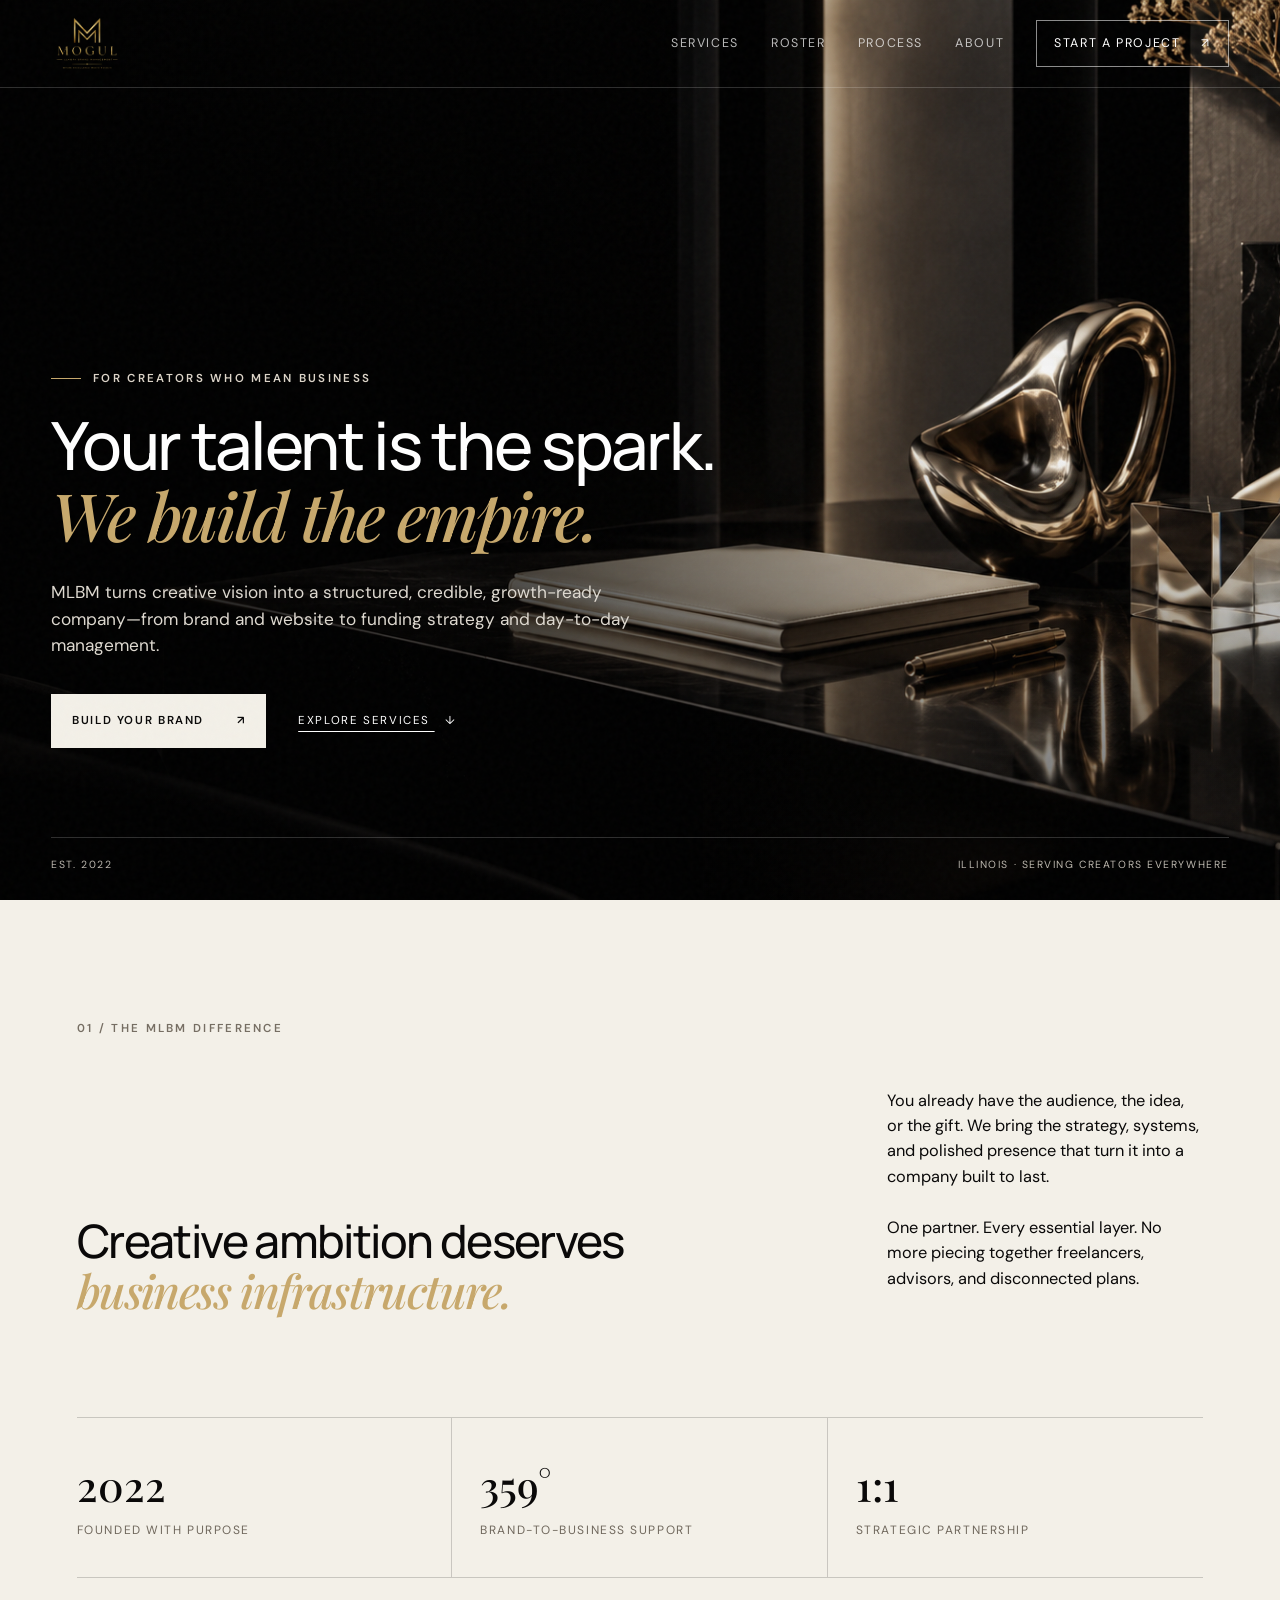
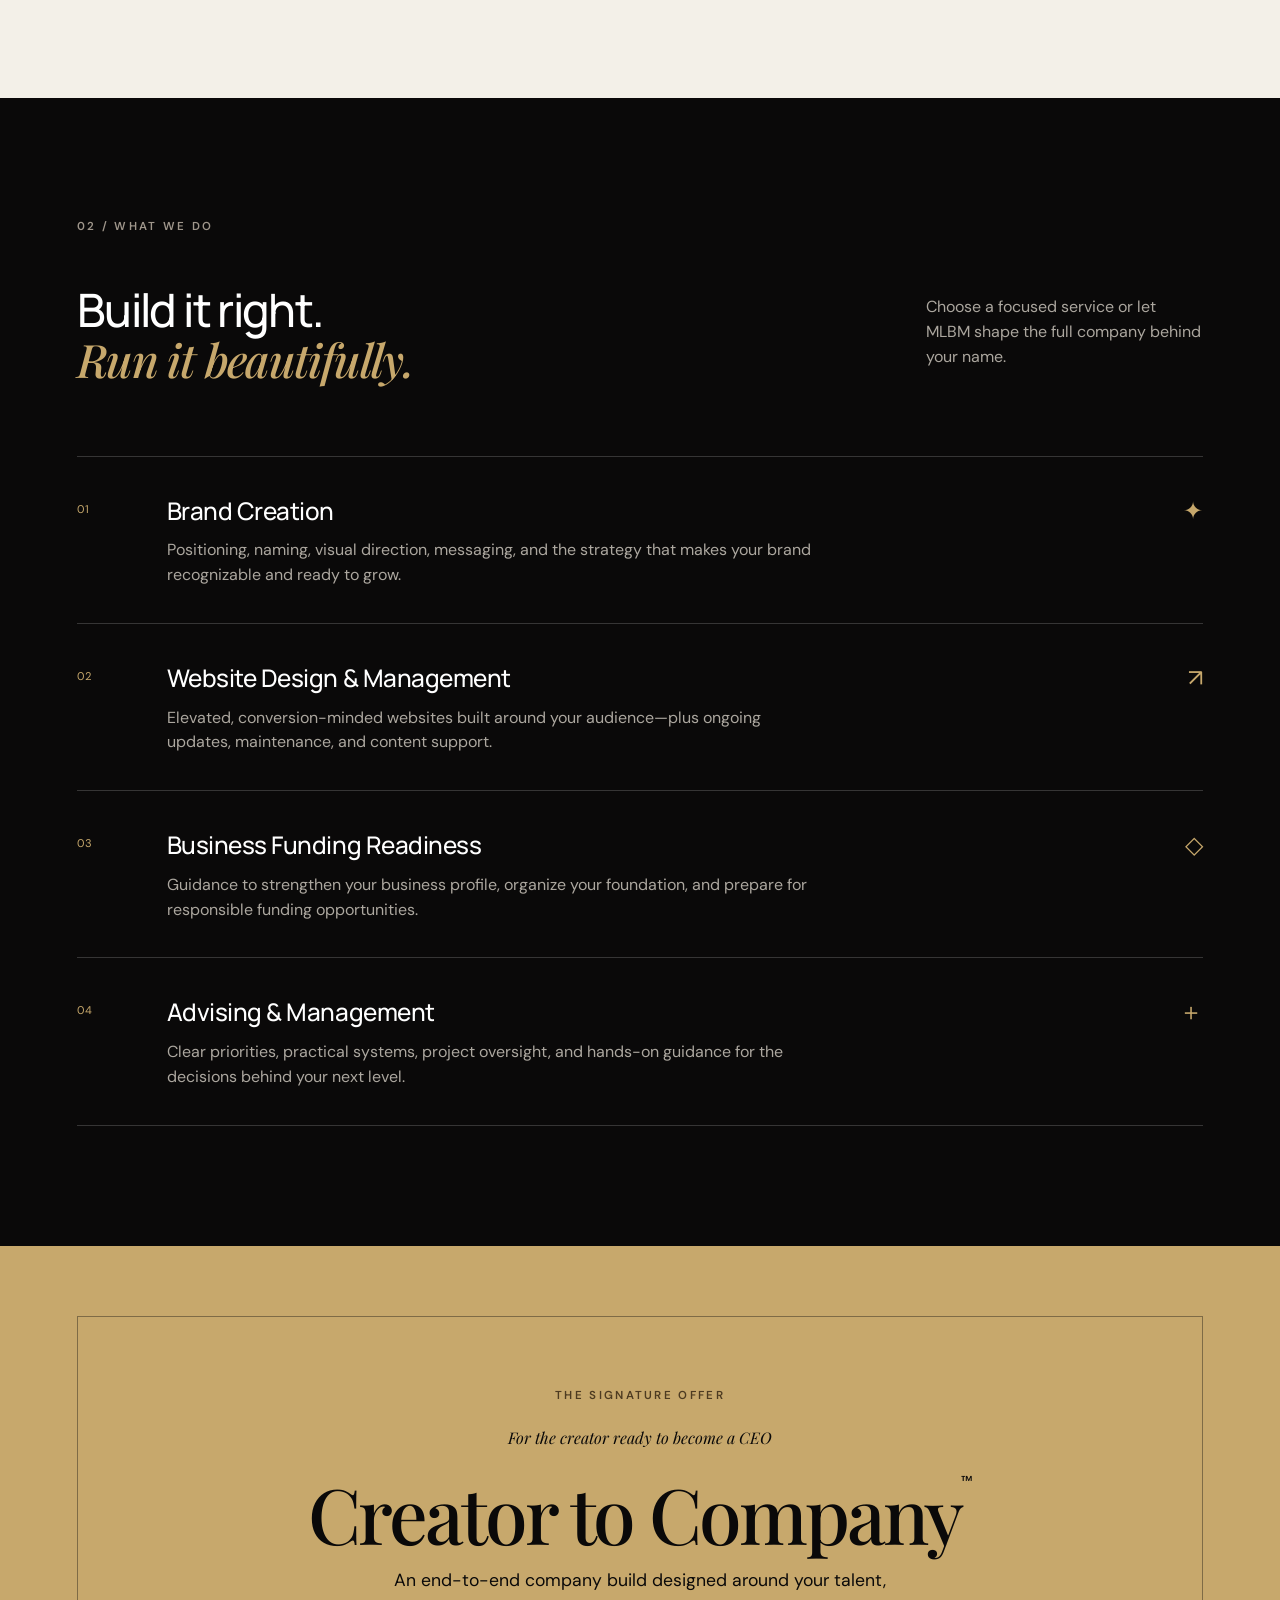
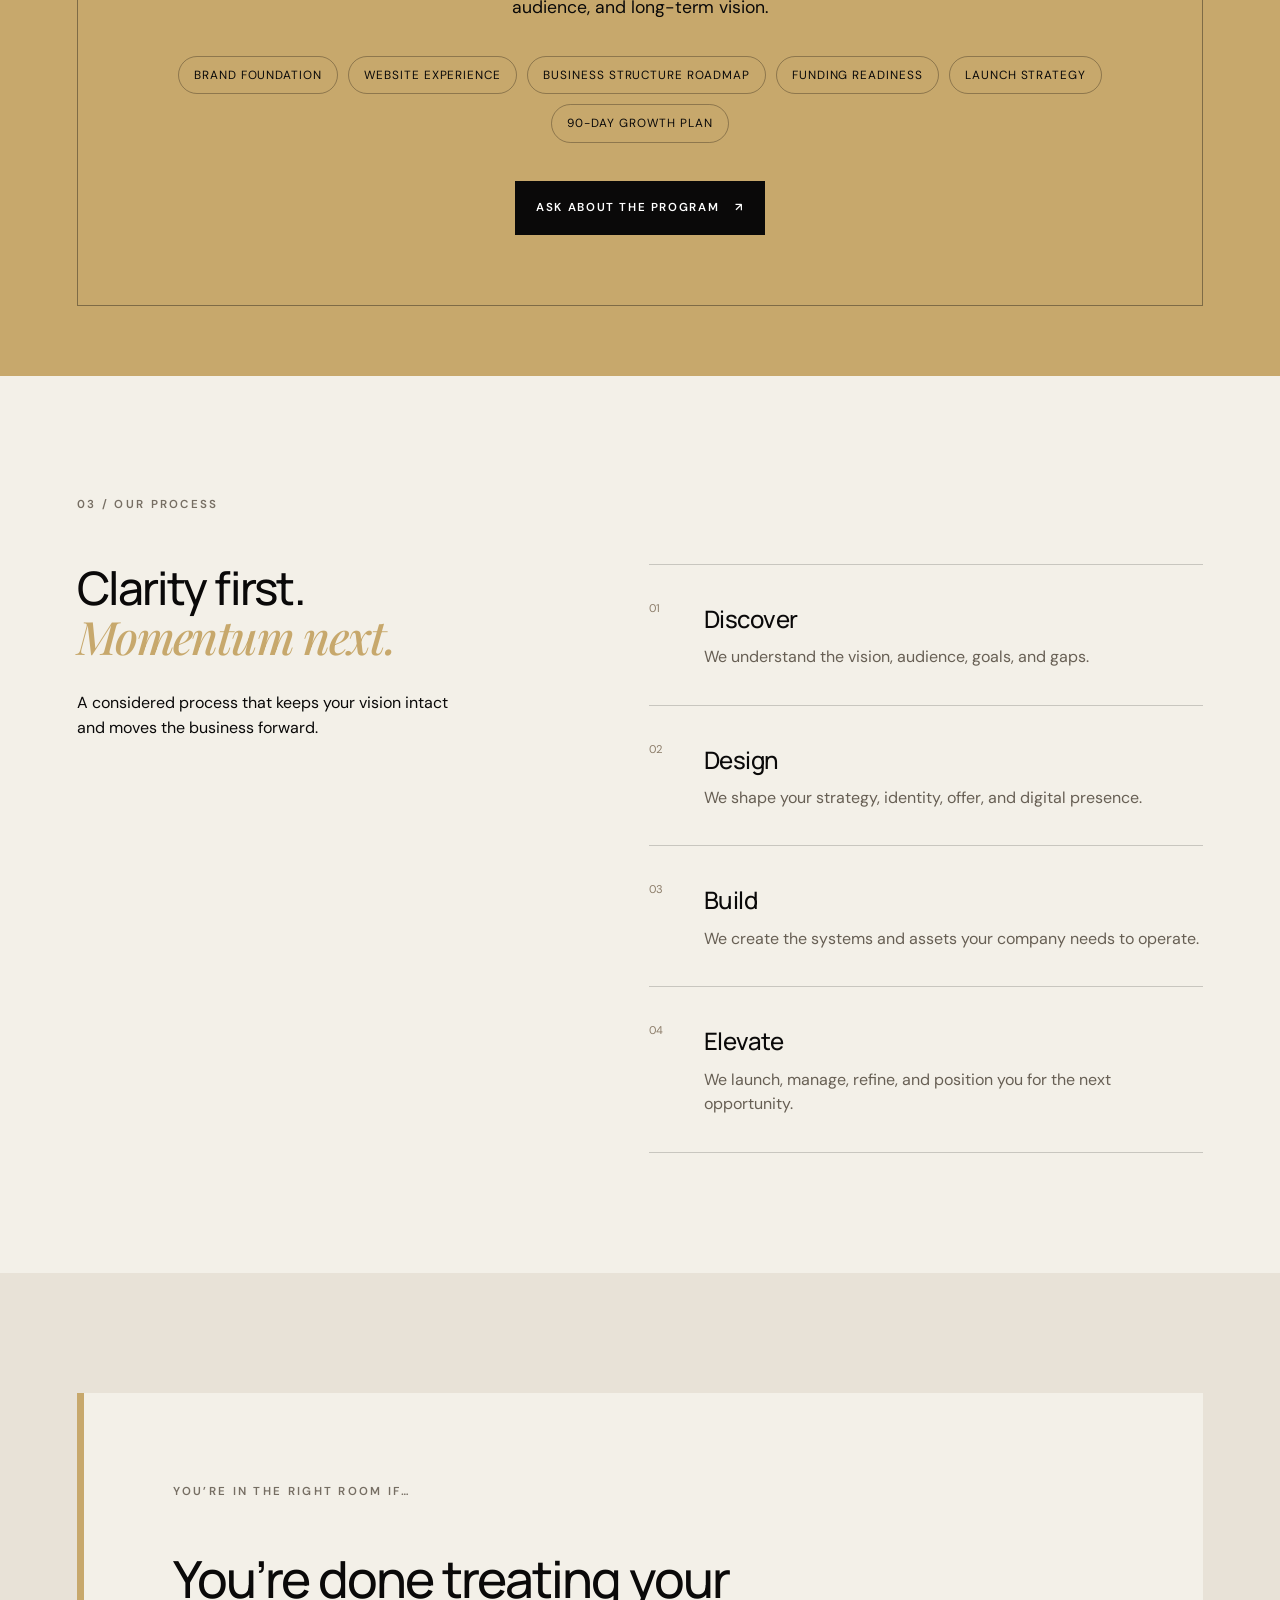
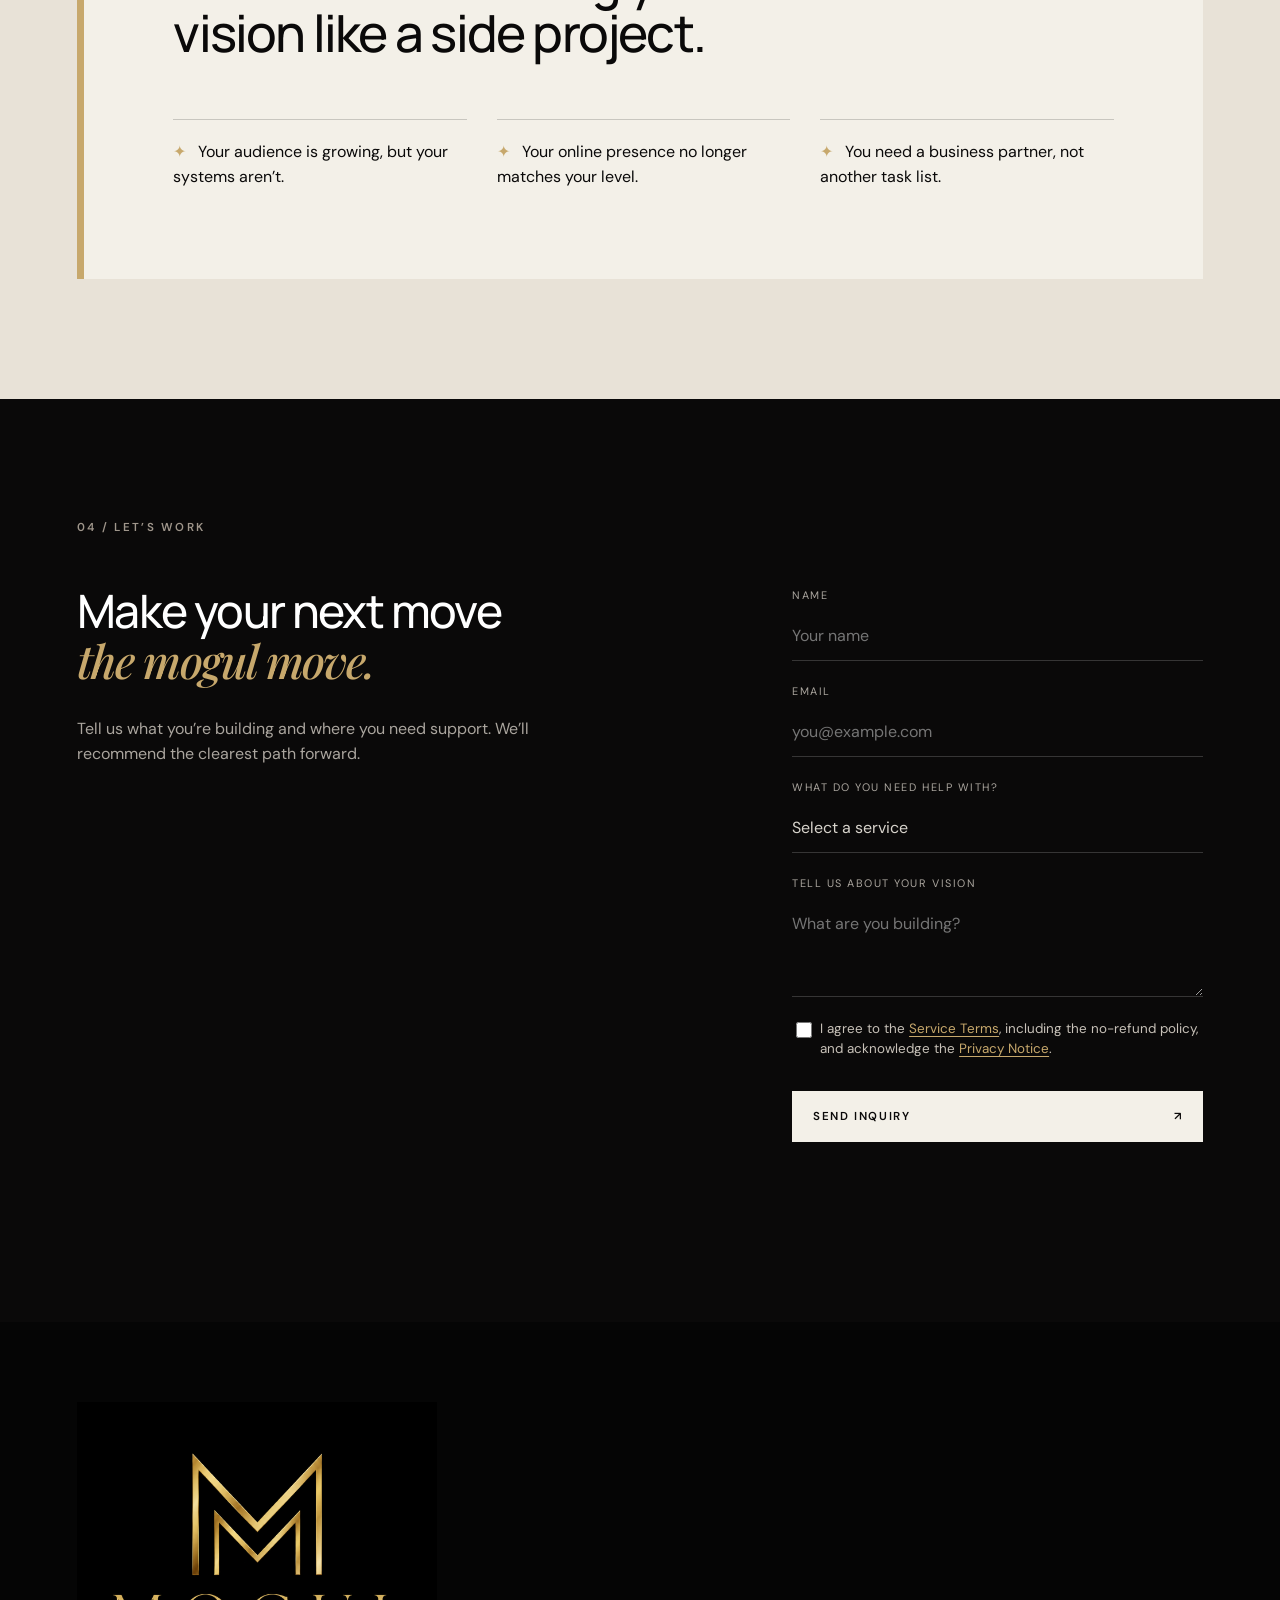
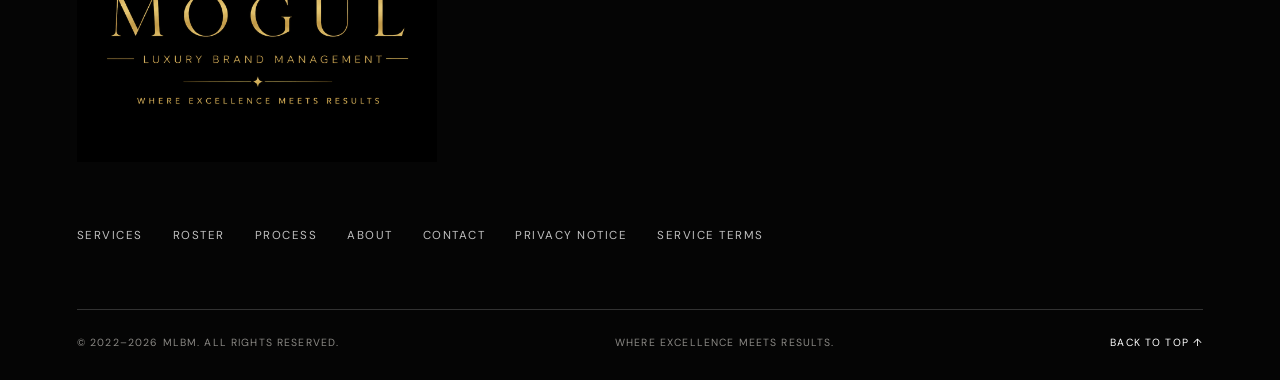
==== index.html @ 77a97719 "All Files Added" ====
<!doctype html>
<html lang="en">
<head>
  <meta charset="utf-8">
  <meta name="viewport" content="width=device-width, initial-scale=1">
  <meta name="theme-color" content="#0a0909">
  <meta property="og:title" content="MLBM — Build the company behind your creativity">
  <meta property="og:description" content="Brand creation, website design, funding readiness, and management for creators.">
  <meta property="og:image" content="assets/hero-editorial.png">
  <meta name="description" content="Mogul Luxury Brand Management builds, funds, and manages creator-led companies through brand strategy, web design, business advising, and operational support.">
  <title>MLBM — Build the company behind your creativity</title>
  <link rel="preconnect" href="https://fonts.googleapis.com">
  <link rel="preconnect" href="https://fonts.gstatic.com" crossorigin>
  <link href="https://fonts.googleapis.com/css2?family=DM+Sans:wght@400;500;600&family=Manrope:wght@400;500;600&family=Playfair+Display:ital,wght@0,500;1,500&display=swap" rel="stylesheet">
  <link rel="icon" type="image/svg+xml" href="data:image/svg+xml,%3Csvg xmlns='http://www.w3.org/2000/svg' viewBox='0 0 64 64'%3E%3Crect width='64' height='64' rx='12' fill='%23090808'/%3E%3Cpath d='M12 45V19h7l13 14 13-14h7v26h-8V30L32 43 20 30v15z' fill='%23c7a86c'/%3E%3C/svg%3E">
  <link rel="stylesheet" href="assets/styles.css?v=2">
</head>
<body>
  <a class="skip-link" href="#main">Skip to content</a>
  <div class="grain" aria-hidden="true"></div>
  <header class="site-header" id="top">
    <a class="brand" href="#top" aria-label="MLBM home"><img class="brand-logo" src="assets/mlbm-logo.png" alt="Mogul Luxury Brand Management"></a>
    <button class="menu-toggle" aria-expanded="false" aria-controls="site-nav"><span></span><span></span><span class="sr-only">Menu</span></button>
    <nav id="site-nav" aria-label="Main navigation">
      <a href="#services">Services</a><a href="roster.html">Roster</a><a href="#process">Process</a><a href="#about">About</a>
      <a class="nav-cta" href="#contact">Start a project <span>↗</span></a>
    </nav>
  </header>

  <main id="main">
    <section class="hero">
      <div class="hero-art" role="img" aria-label="Luxury black studio with sculptural objects and an ivory portfolio"></div>
      <div class="hero-shade"></div>
      <div class="hero-content reveal">
        <p class="eyebrow"><span></span> For creators who mean business</p>
        <h1>Your talent is the spark.<br><em>We build the empire.</em></h1>
        <p class="hero-copy">MLBM turns creative vision into a structured, credible, growth-ready company—from brand and website to funding strategy and day-to-day management.</p>
        <div class="hero-actions">
          <a class="button button-light" href="#contact">Build your brand <span>↗</span></a>
          <a class="text-link" href="#services">Explore services <span>↓</span></a>
        </div>
      </div>
      <div class="hero-foot"><span>Est. 2022</span><span>Illinois · Serving creators everywhere</span></div>
    </section>

    <section class="statement section-pad" id="about">
      <p class="section-label reveal">01 / The MLBM difference</p>
      <div class="statement-grid">
        <h2 class="reveal">Creative ambition deserves<br><em>business infrastructure.</em></h2>
        <div class="statement-copy reveal">
          <p>You already have the audience, the idea, or the gift. We bring the strategy, systems, and polished presence that turn it into a company built to last.</p>
          <p>One partner. Every essential layer. No more piecing together freelancers, advisors, and disconnected plans.</p>
        </div>
      </div>
      <div class="proof-row reveal">
        <div><strong data-count="2022" data-from="2010">2022</strong><span>Founded with purpose</span></div>
        <div><strong data-count="360" data-suffix="°">360°</strong><span>Brand-to-business support</span></div>
        <div><strong>1:1</strong><span>Strategic partnership</span></div>
      </div>
    </section>

    <section class="services section-pad" id="services">
      <div class="section-head reveal">
        <div><p class="section-label">02 / What we do</p><h2>Build it right.<br><em>Run it beautifully.</em></h2></div>
        <p>Choose a focused service or let MLBM shape the full company behind your name.</p>
      </div>
      <div class="service-list">
        <article class="service-card reveal"><span class="service-no">01</span><div><h3>Brand Creation</h3><p>Positioning, naming, visual direction, messaging, and the strategy that makes your brand recognizable and ready to grow.</p></div><span class="service-mark">✦</span></article>
        <article class="service-card reveal"><span class="service-no">02</span><div><h3>Website Design & Management</h3><p>Elevated, conversion-minded websites built around your audience—plus ongoing updates, maintenance, and content support.</p></div><span class="service-mark">↗</span></article>
        <article class="service-card reveal"><span class="service-no">03</span><div><h3>Business Funding Readiness</h3><p>Guidance to strengthen your business profile, organize your foundation, and prepare for responsible funding opportunities.</p></div><span class="service-mark">◇</span></article>
        <article class="service-card reveal"><span class="service-no">04</span><div><h3>Advising & Management</h3><p>Clear priorities, practical systems, project oversight, and hands-on guidance for the decisions behind your next level.</p></div><span class="service-mark">＋</span></article>
      </div>
    </section>

    <section class="signature section-pad">
      <div class="signature-inner reveal">
        <p class="section-label">The signature offer</p>
        <span class="mini">For the creator ready to become a CEO</span>
        <h2>Creator to Company<sup>™</sup></h2>
        <p class="signature-lede">An end-to-end company build designed around your talent, audience, and long-term vision.</p>
        <div class="deliverables">
          <span>Brand foundation</span><span>Website experience</span><span>Business structure roadmap</span><span>Funding readiness</span><span>Launch strategy</span><span>90-day growth plan</span>
        </div>
        <a class="button button-dark" href="#contact">Ask about the program <span>↗</span></a>
      </div>
    </section>

    <section class="process section-pad" id="process">
      <p class="section-label reveal">03 / Our process</p>
      <div class="process-layout">
        <div class="process-title reveal"><h2>Clarity first.<br><em>Momentum next.</em></h2><p>A considered process that keeps your vision intact and moves the business forward.</p></div>
        <ol class="steps">
          <li class="reveal"><span>01</span><div><h3>Discover</h3><p>We understand the vision, audience, goals, and gaps.</p></div></li>
          <li class="reveal"><span>02</span><div><h3>Design</h3><p>We shape your strategy, identity, offer, and digital presence.</p></div></li>
          <li class="reveal"><span>03</span><div><h3>Build</h3><p>We create the systems and assets your company needs to operate.</p></div></li>
          <li class="reveal"><span>04</span><div><h3>Elevate</h3><p>We launch, manage, refine, and position you for the next opportunity.</p></div></li>
        </ol>
      </div>
    </section>

    <section class="fit section-pad">
      <div class="fit-card reveal">
        <p class="section-label">You’re in the right room if…</p>
        <h2>You’re done treating your vision like a side project.</h2>
        <div class="fit-points"><span>Your audience is growing, but your systems aren’t.</span><span>Your online presence no longer matches your level.</span><span>You need a business partner, not another task list.</span></div>
      </div>
    </section>

    <section class="contact section-pad" id="contact">
      <p class="section-label reveal">04 / Let’s work</p>
      <div class="contact-grid">
        <div class="reveal"><h2>Make your next move<br><em>the mogul move.</em></h2><p>Tell us what you’re building and where you need support. We’ll recommend the clearest path forward.</p></div>
        <!-- FORM ENDPOINT: paste your Google Apps Script Web App URL (ends in /exec) into action="" below. See README.md -->
        <form class="inquiry-form reveal" id="inquiry-form" action="https://script.google.com/macros/library/d/1YosWrKTopDgJsB8khxp4ZVa54PqC2ORk-q2V0rsuQ1H16WoQo8EbZNvH/1" method="POST" novalidate>
          <input type="text" name="_honey" class="form-honey" tabindex="-1" autocomplete="off" aria-hidden="true">
          <label>Name<input name="name" autocomplete="name" maxlength="120" required placeholder="Your name"></label>
          <label>Email<input type="email" name="email" autocomplete="email" maxlength="200" required placeholder="you@example.com"></label>
          <label>What do you need help with?<select name="service" required><option value="" selected disabled>Select a service</option><option>Brand creation</option><option>Website design & management</option><option>Business funding readiness</option><option>Advising & management</option><option>Creator to Company™</option></select></label>
          <label>Tell us about your vision<textarea name="message" rows="3" maxlength="5000" required placeholder="What are you building?"></textarea></label>
          <label class="consent"><input type="checkbox" name="terms_accepted" value="Yes" required> <span>I agree to the <a href="terms.html">Service Terms</a>, including the no-refund policy, and acknowledge the <a href="privacy.html">Privacy Notice</a>.</span></label>
          <button class="button button-light" type="submit"><span class="label">Send inquiry</span> <span class="arrow" aria-hidden="true">↗</span><i class="spinner" aria-hidden="true"></i></button>
          <p class="form-status" aria-live="polite"></p>
        </form>
      </div>
    </section>
  </main>

  <footer>
    <div class="footer-brand"><img class="footer-logo" src="assets/mlbm-logo.png" alt="Mogul Luxury Brand Management"></div>
    <div class="footer-links"><a href="#services">Services</a><a href="roster.html">Roster</a><a href="#process">Process</a><a href="#about">About</a><a href="#contact">Contact</a><a href="privacy.html">Privacy Notice</a><a href="terms.html">Service Terms</a></div>
    <div class="footer-bottom"><span>© 2022–2026 MLBM. All rights reserved.</span><span>Where excellence meets results.</span><a href="#top">Back to top ↑</a></div>
  </footer>
  <script src="assets/site.js?v=2"></script>
</body>
</html>
---- assets/styles.css ----
:root {
    --ink: #0a0909;
    --ivory: #f3f0e8;
    --paper: #e8e2d7;
    --gold: #c7a86c;
    --line: rgba(10, 9, 9, 0.18);
    --white-line: rgba(255, 255, 255, 0.18);
  }
  * {
    box-sizing: border-box;
  }
  html {
    scroll-behavior: smooth;
  }
  body {
    margin: 0;
    background: var(--ivory);
    color: var(--ink);
    font-family: 'DM Sans', sans-serif;
    font-size: 16px;
    line-height: 1.55;
    overflow-x: hidden;
  }
  .grain {
    position: fixed;
    inset: 0;
    pointer-events: none;
    z-index: 10;
    opacity: 0.045;
    background-image: url("data:image/svg+xml,%3Csvg viewBox='0 0 180 180' xmlns='http://www.w3.org/2000/svg'%3E%3Cfilter id='n'%3E%3CfeTurbulence type='fractalNoise' baseFrequency='.9' numOctaves='3' stitchTiles='stitch'/%3E%3C/filter%3E%3Crect width='100%25' height='100%25' filter='url(%23n)' opacity='.55'/%3E%3C/svg%3E");
  }
  .sr-only {
    position: absolute;
    width: 1px;
    height: 1px;
    padding: 0;
    margin: -1px;
    overflow: hidden;
    clip: rect(0, 0, 0, 0);
    white-space: nowrap;
    border: 0;
  }
  .site-header {
    height: 88px;
    padding: 0 4vw;
    position: absolute;
    top: 0;
    left: 0;
    right: 0;
    display: flex;
    align-items: center;
    justify-content: space-between;
    z-index: 5;
    border-bottom: 1px solid var(--white-line);
    color: white;
  }
  .brand {
    display: flex;
    gap: 13px;
    align-items: center;
    color: inherit;
    text-decoration: none;
  }
  .monogram {
    font-family: 'Playfair Display', serif;
    font-style: italic;
    font-size: 2rem;
    line-height: 1;
    color: var(--gold);
  }
  .brand-name {
    text-transform: uppercase;
    font-size: 0.68rem;
    letter-spacing: 0.15em;
    line-height: 1.25;
    font-weight: 600;
  }
  .site-header nav {
    display: flex;
    align-items: center;
    gap: 32px;
  }
  .site-header nav a {
    color: white;
    text-decoration: none;
    font-size: 0.78rem;
    text-transform: uppercase;
    letter-spacing: 0.13em;
  }
  .site-header nav a:not(.nav-cta) {
    opacity: 0.72;
    transition: 0.2s;
  }
  .site-header nav a:hover {
    opacity: 1;
  }
  .nav-cta {
    border: 1px solid rgba(255, 255, 255, 0.55);
    padding: 13px 17px;
  }
  .nav-cta span,
  .button span {
    margin-left: 16px;
  }
  .menu-toggle {
    display: none;
    background: none;
    border: 0;
    padding: 12px;
  }
  .hero {
    min-height: 100vh;
    background: var(--ink);
    color: white;
    position: relative;
    display: flex;
    align-items: flex-end;
    isolation: isolate;
    padding-top: 150px;
  }
  .hero-art {
    position: absolute;
    inset: 0;
    background-image: url('hero-editorial.png');
    background-size: cover;
    background-position: center;
    z-index: -2;
  }
  .hero-shade {
    position: absolute;
    inset: 0;
    background: linear-gradient(90deg, rgba(0, 0, 0, 0.9) 0%, rgba(0, 0, 0, 0.6) 42%, rgba(0, 0, 0, 0.04) 75%), linear-gradient(0deg, rgba(0, 0, 0, 0.65) 0%, transparent 50%);
    z-index: -1;
  }
  .hero-content {
    padding: 0 4vw 9.5rem;
    width: min(920px, 72vw);
  }
  .eyebrow,
  .section-label {
    text-transform: uppercase;
    letter-spacing: 0.2em;
    font-size: 0.72rem;
    font-weight: 600;
  }
  .eyebrow {
    display: flex;
    align-items: center;
    gap: 12px;
    color: #ddd5c9;
  }
  .eyebrow span {
    width: 30px;
    height: 1px;
    background: var(--gold);
  }
  h1,
  h2,
  h3,
  p {
    margin-top: 0;
  }
  h1,
  h2 {
    font-family: 'Manrope', sans-serif;
    letter-spacing: -0.035em;
    line-height: 1.06;
    text-wrap: balance;
  }
  h1 {
    font-size: clamp(2.6rem, 5.2vw, 5.4rem);
    font-weight: 500;
    margin: 22px 0 26px;
  }
  h1 em,
  h2 em {
    font-family: 'Playfair Display', serif;
    font-weight: 500;
    color: var(--gold);
  }
  .hero-copy {
    font-size: 1.08rem;
    max-width: 620px;
    color: #ded9d0;
    margin-bottom: 35px;
  }
  .hero-actions {
    display: flex;
    align-items: center;
    gap: 32px;
  }
  .button {
    display: inline-flex;
    align-items: center;
    justify-content: space-between;
    min-width: 215px;
    padding: 17px 20px;
    text-transform: uppercase;
    letter-spacing: 0.14em;
    font-size: 0.72rem;
    font-weight: 600;
    text-decoration: none;
    border: 1px solid;
    cursor: pointer;
    font-family: inherit;
  }
  .button-light {
    background: var(--ivory);
    border-color: var(--ivory);
    color: var(--ink);
  }
  .button-dark {
    background: var(--ink);
    border-color: var(--ink);
    color: white;
  }
  .text-link {
    color: white;
    text-transform: uppercase;
    font-size: 0.72rem;
    letter-spacing: 0.14em;
    text-underline-offset: 7px;
  }
  .text-link span {
    margin-left: 10px;
  }
  .hero-foot {
    position: absolute;
    left: 4vw;
    right: 4vw;
    bottom: 27px;
    padding-top: 19px;
    border-top: 1px solid var(--white-line);
    display: flex;
    justify-content: space-between;
    text-transform: uppercase;
    font-size: 0.65rem;
    letter-spacing: 0.15em;
    color: #bdb8af;
  }
  .section-pad {
    padding: 120px 6vw;
  }
  .section-label {
    color: #766e63;
    margin-bottom: 50px;
  }
  .statement-grid {
    display: grid;
    grid-template-columns: 1.65fr 0.75fr;
    gap: 9vw;
    align-items: end;
  }
  .statement h2,
  .section-head h2,
  .process-title h2,
  .contact h2 {
    font-size: clamp(2.1rem, 3.6vw, 3.9rem);
    font-weight: 500;
    margin-bottom: 0;
  }
  .statement-copy {
    font-size: 1.02rem;
  }
  .statement-copy p {
    margin-bottom: 26px;
  }
  .proof-row {
    display: grid;
    grid-template-columns: repeat(3, 1fr);
    margin-top: 100px;
    border-top: 1px solid var(--line);
    border-bottom: 1px solid var(--line);
  }
  .proof-row div {
    padding: 35px 28px;
    border-right: 1px solid var(--line);
  }
  .proof-row div:first-child {
    padding-left: 0;
  }
  .proof-row div:last-child {
    border: 0;
  }
  .proof-row strong {
    font-family: 'Playfair Display', serif;
    font-size: 2.6rem;
    font-variant-numeric: tabular-nums;
    font-weight: 500;
    display: block;
  }
  .proof-row span {
    font-size: 0.75rem;
    text-transform: uppercase;
    letter-spacing: 0.13em;
    color: #6f675c;
  }
  .services {
    background: var(--ink);
    color: white;
  }
  .services .section-label {
    color: #9f968b;
  }
  .section-head {
    display: grid;
    grid-template-columns: 1.3fr 0.5fr;
    align-items: end;
    gap: 10vw;
    margin-bottom: 70px;
  }
  .section-head p:last-child {
    color: #aba69e;
    max-width: 390px;
  }
  .service-list {
    border-top: 1px solid var(--white-line);
  }
  .service-card {
    display: grid;
    grid-template-columns: 70px 1fr 50px;
    gap: 20px;
    align-items: start;
    padding: 35px 0;
    border-bottom: 1px solid var(--white-line);
  }
  .service-no {
    font-size: 0.7rem;
    color: var(--gold);
    letter-spacing: 0.12em;
    padding-top: 9px;
  }
  .service-card h3 {
    font-family: 'Manrope';
    font-size: clamp(1.3rem, 1.9vw, 1.85rem);
    letter-spacing: -0.02em;
    font-weight: 500;
    margin-bottom: 9px;
  }
  .service-card p {
    max-width: 660px;
    color: #aca79f;
    margin: 0;
  }
  .service-mark {
    font-size: 1.5rem;
    color: var(--gold);
    text-align: right;
  }
  .signature {
    background: var(--gold);
    padding-top: 70px;
    padding-bottom: 70px;
  }
  .signature-inner {
    border: 1px solid rgba(10, 9, 9, 0.38);
    padding: 70px;
    text-align: center;
    position: relative;
  }
  .signature .section-label {
    color: #4d3b21;
    margin-bottom: 22px;
  }
  .mini {
    font-family: 'Playfair Display', serif;
    font-style: italic;
  }
  .signature h2 {
    font-family: 'Playfair Display', serif;
    font-weight: 500;
    font-size: clamp(2.8rem, 6vw, 6rem);
    letter-spacing: -0.04em;
    line-height: 1.02;
    margin: 22px 0 14px;
  }
  .signature sup {
    font-family: 'DM Sans';
    font-size: 0.9rem;
    vertical-align: top;
    letter-spacing: 0;
  }
  .signature-lede {
    font-size: 1.1rem;
    max-width: 570px;
    margin: 0 auto 35px;
  }
  .deliverables {
    display: flex;
    flex-wrap: wrap;
    justify-content: center;
    gap: 10px;
    margin-bottom: 38px;
  }
  .deliverables span {
    border: 1px solid rgba(10, 9, 9, 0.3);
    border-radius: 100px;
    padding: 9px 15px;
    font-size: 0.74rem;
    text-transform: uppercase;
    letter-spacing: 0.08em;
  }
  .process-layout {
    display: grid;
    grid-template-columns: 0.8fr 1fr;
    gap: 10vw;
  }
  .process-title {
    position: sticky;
    top: 60px;
    align-self: start;
  }
  .process-title p {
    max-width: 390px;
    margin-top: 28px;
  }
  .steps {
    list-style: none;
    padding: 0;
    margin: 0;
  }
  .steps li {
    display: grid;
    grid-template-columns: 55px 1fr;
    border-top: 1px solid var(--line);
    padding: 35px 0;
  }
  .steps li:last-child {
    border-bottom: 1px solid var(--line);
  }
  .steps li > span {
    color: #8b7c69;
    font-size: 0.7rem;
  }
  .steps h3 {
    font-family: 'Manrope';
    font-size: 1.5rem;
    letter-spacing: -0.02em;
    font-weight: 500;
    margin-bottom: 8px;
  }
  .steps p {
    margin: 0;
    color: #675f54;
  }
  .fit {
    background: var(--paper);
  }
  .fit-card {
    background: var(--ivory);
    padding: 7vw;
    border-left: 7px solid var(--gold);
  }
  .fit-card h2 {
    font-size: clamp(2.1rem, 4vw, 4.4rem);
    font-weight: 500;
    max-width: 900px;
    margin-bottom: 60px;
  }
  .fit-points {
    display: grid;
    grid-template-columns: repeat(3, 1fr);
    gap: 30px;
  }
  .fit-points span {
    border-top: 1px solid var(--line);
    padding-top: 20px;
  }
  .fit-points span::before {
    content: '✦';
    color: var(--gold);
    margin-right: 12px;
  }
  .contact {
    background: var(--ink);
    color: white;
  }
  .contact .section-label {
    color: #9f968b;
  }
  .contact-grid {
    display: grid;
    grid-template-columns: 1fr 0.7fr;
    gap: 10vw;
  }
  .contact-grid > div > p {
    max-width: 520px;
    color: #aaa59e;
    margin-top: 30px;
  }
  .inquiry-form {
    display: grid;
    gap: 22px;
  }
  .inquiry-form label {
    display: grid;
    gap: 8px;
    text-transform: uppercase;
    letter-spacing: 0.14em;
    font-size: 0.68rem;
    color: #aaa59e;
  }
  .inquiry-form input,
  .inquiry-form select,
  .inquiry-form textarea {
    appearance: none;
    background: transparent;
    border: 0;
    border-bottom: 1px solid var(--white-line);
    color: white;
    padding: 12px 0;
    font: 400 1rem/1.5 'DM Sans';
    border-radius: 0;
  }
  .inquiry-form select {
    color: #d8d4cc;
  }
  .inquiry-form option {
    color: var(--ink);
  }
  .inquiry-form textarea {
    resize: vertical;
  }
  .inquiry-form input:focus,
  .inquiry-form select:focus,
  .inquiry-form textarea:focus {
    outline: 0;
    border-color: var(--gold);
  }
  .inquiry-form .button {
    margin-top: 10px;
  }
  .form-status {
    min-height: 24px;
    color: var(--gold);
    font-size: 0.85rem;
  }
  footer {
    background: #050505;
    color: white;
    padding: 80px 6vw 28px;
  }
  .footer-brand {
    display: flex;
    gap: 18px;
    align-items: flex-start;
  }
  .footer-brand .monogram {
    font-size: 4rem;
  }
  .footer-brand h2 {
    font-family: 'Manrope';
    font-size: clamp(2rem, 4vw, 4.5rem);
    font-weight: 500;
    margin: 0;
  }
  .footer-links {
    display: flex;
    gap: 30px;
    margin: 65px 0;
  }
  .footer-links a,
  .footer-bottom a {
    color: white;
    text-decoration: none;
  }
  .footer-links a {
    text-transform: uppercase;
    letter-spacing: 0.13em;
    font-size: 0.72rem;
  }
  .footer-bottom {
    border-top: 1px solid var(--white-line);
    padding-top: 25px;
    display: flex;
    justify-content: space-between;
    font-size: 0.65rem;
    text-transform: uppercase;
    letter-spacing: 0.11em;
    color: #8b8985;
  }
  .reveal {
    opacity: 0;
    transform: translateY(24px);
    transition:
      opacity 0.75s ease,
      transform 0.75s ease;
  }
  .reveal.visible {
    opacity: 1;
    transform: none;
  }
  @media (max-width: 800px) {
    .site-header {
      height: 74px;
    }
    .menu-toggle {
      display: grid;
      gap: 5px;
      z-index: 8;
    }
    .menu-toggle span:not(.sr-only) {
      display: block;
      width: 26px;
      height: 1px;
      background: #fff;
    }
    .site-header nav {
      display: none;
      position: fixed;
      inset: 0;
      background: var(--ink);
      flex-direction: column;
      justify-content: center;
      gap: 30px;
    }
    .site-header nav.open {
      display: flex;
    }
    .site-header nav a {
      font-size: 1rem;
    }
    .nav-cta {
      margin-top: 20px;
    }
    .hero {
      min-height: 720px;
    }
    .hero-art {
      background-position: 62% center;
      opacity: 0.7;
    }
    .hero-shade {
      background: linear-gradient(90deg, rgba(0, 0, 0, 0.9), rgba(0, 0, 0, 0.35)), linear-gradient(0deg, rgba(0, 0, 0, 0.75), transparent);
    }
    .hero-content {
      width: auto;
      padding: 0 6vw 8.5rem;
    }
    .hero-copy {
      font-size: 1rem;
    }
    .hero-actions {
      align-items: flex-start;
      flex-direction: column;
      gap: 20px;
    }
    .hero-foot {
      left: 6vw;
      right: 6vw;
    }
    .hero-foot span:last-child {
      display: none;
    }
    .section-pad {
      padding: 80px 6vw;
    }
    .statement-grid,
    .section-head,
    .process-layout,
    .contact-grid {
      grid-template-columns: 1fr;
      gap: 45px;
    }
    .statement-grid {
      align-items: start;
    }
    .proof-row {
      grid-template-columns: 1fr;
      margin-top: 65px;
    }
    .proof-row div,
    .proof-row div:first-child {
      padding: 22px 0;
      border-right: 0;
      border-bottom: 1px solid var(--line);
    }
    .proof-row div:last-child {
      border-bottom: 0;
    }
    .section-head {
      margin-bottom: 45px;
    }
    .service-card {
      grid-template-columns: 38px 1fr 22px;
    }
    .signature {
      padding: 30px 4vw;
    }
    .signature-inner {
      padding: 55px 20px;
    }
    .deliverables {
      gap: 7px;
    }
    .process-title {
      position: static;
    }
    .fit-card {
      padding: 55px 7vw;
    }
    .fit-points {
      grid-template-columns: 1fr;
    }
    .footer-links {
      flex-wrap: wrap;
    }
    .footer-bottom {
      gap: 18px;
      flex-direction: column;
    }
    .footer-bottom span:nth-child(2) {
      display: none;
    }
  }
  @media (prefers-reduced-motion: reduce) {
    html {
      scroll-behavior: auto;
    }
    .reveal {
      opacity: 1;
      transform: none;
      transition: none;
    }
  }
  .brand-logo {
    display: block;
    width: 155px;
    height: 72px;
    object-fit: contain;
    object-position: left center;
  }
  .footer-logo {
    display: block;
    width: min(360px, 76vw);
    height: auto;
  }
  .consent {
    grid-template-columns: 20px 1fr !important;
    align-items: start;
    text-transform: none !important;
    letter-spacing: 0 !important;
    font-size: 0.84rem !important;
    line-height: 1.5;
    color: #c7c1b8 !important;
  }
  .consent input {
    appearance: auto !important;
    width: 16px;
    height: 16px;
    margin-top: 3px;
    accent-color: var(--gold);
  }
  .consent a {
    color: var(--gold);
    text-underline-offset: 3px;
  }
  .form-status a {
    color: var(--gold);
    text-underline-offset: 3px;
  }
  .form-honey {
    display: none !important;
  }
  .thanks-main {
    min-height: 100vh;
    background: var(--ink);
    color: white;
    display: grid;
    place-items: center;
    padding: 130px 6vw 70px;
  }
  .thanks-card {
    width: min(850px, 100%);
    border: 1px solid var(--white-line);
    padding: clamp(40px, 8vw, 95px);
    text-align: center;
  }
  .thanks-mark {
    font:
      500 3rem/1 'Playfair Display',
      serif;
    color: var(--gold);
  }
  .thanks-card h1 {
    font-size: clamp(2.6rem, 5vw, 4.6rem);
    margin: 25px 0;
  }
  .thanks-card p {
    max-width: 570px;
    margin: 0 auto 35px;
    color: #bdb7ae;
    font-size: 1.05rem;
  }
  .legal-body {
    background: var(--ivory);
  }
  .legal-header {
    position: relative;
    background: var(--ink);
  }
  .legal-main {
    padding: 90px 6vw 120px;
  }
  .legal-hero {
    max-width: 1000px;
    padding: 70px 0 65px;
    border-bottom: 1px solid var(--line);
  }
  .legal-hero h1 {
    font-size: clamp(2.6rem, 5vw, 4.6rem);
    color: var(--ink);
    margin: 18px 0 24px;
  }
  .legal-hero p {
    max-width: 720px;
    font-size: 1.08rem;
    color: #60584e;
  }
  .legal-effective {
    font-size: 0.72rem !important;
    text-transform: uppercase;
    letter-spacing: 0.13em;
    color: #82786c !important;
  }
  .legal-layout {
    display: grid;
    grid-template-columns: 230px minmax(0, 760px);
    gap: 9vw;
    padding-top: 70px;
  }
  .legal-nav {
    position: sticky;
    top: 35px;
    align-self: start;
    border-top: 1px solid var(--line);
  }
  .legal-nav a {
    display: block;
    padding: 13px 0;
    border-bottom: 1px solid var(--line);
    color: #655d53;
    text-decoration: none;
    font-size: 0.75rem;
    text-transform: uppercase;
    letter-spacing: 0.1em;
  }
  .legal-content h2 {
    font-size: 1.6rem;
    line-height: 1.12;
    margin: 55px 0 17px;
  }
  .legal-content h2:first-child {
    margin-top: 0;
  }
  .legal-content h3 {
    font-family: 'Manrope', sans-serif;
    font-size: 1.12rem;
    margin: 28px 0 10px;
  }
  .legal-content p,
  .legal-content li {
    color: #4f4941;
  }
  .legal-content ul {
    padding-left: 20px;
  }
  .legal-content li {
    margin-bottom: 9px;
  }
  .legal-callout {
    margin: 32px 0;
    padding: 24px;
    border-left: 4px solid var(--gold);
    background: var(--paper);
  }
  .legal-callout strong {
    display: block;
    margin-bottom: 6px;
  }
  .legal-back {
    display: inline-block;
    margin-top: 60px;
    color: var(--ink);
    text-transform: uppercase;
    letter-spacing: 0.12em;
    font-size: 0.74rem;
    text-underline-offset: 5px;
  }
  @media (max-width: 800px) {
    .brand-logo {
      width: 115px;
      height: 58px;
    }
    .legal-main {
      padding-top: 50px;
    }
    .legal-hero {
      padding-top: 35px;
    }
    .legal-layout {
      grid-template-columns: 1fr;
      gap: 45px;
    }
    .legal-nav {
      position: static;
    }
    .footer-logo {
      width: 250px;
    }
  }
  .roster-hero {
    min-height: 690px;
    background: var(--ink);
    color: white;
    padding: 180px 6vw 75px;
    display: flex;
    flex-direction: column;
    justify-content: flex-end;
    position: relative;
    overflow: hidden;
  }
  .roster-hero::after {
    content: 'M';
    position: absolute;
    right: -0.02em;
    bottom: -0.35em;
    font:
      500 min(70vw, 850px)/1 'Playfair Display',
      serif;
    font-style: italic;
    color: transparent;
    -webkit-text-stroke: 1px rgba(199, 168, 108, 0.19);
    pointer-events: none;
  }
  .roster-hero-inner {
    position: relative;
    z-index: 1;
  }
  .roster-hero h1 {
    font-size: clamp(3.2rem, 7vw, 7rem);
    margin: 18px 0 26px;
    max-width: 1000px;
  }
  .roster-hero-copy {
    max-width: 610px;
    color: #bdb7ae;
    font-size: 1.08rem;
  }
  .roster-counts {
    display: flex;
    gap: 55px;
    margin-top: 60px;
  }
  .roster-counts div {
    border-top: 1px solid var(--white-line);
    padding-top: 15px;
    min-width: 170px;
  }
  .roster-counts strong {
    font:
      500 2.3rem/1 'Playfair Display',
      serif;
    font-variant-numeric: tabular-nums;
    color: var(--gold);
    display: block;
  }
  .roster-counts span {
    font-size: 0.68rem;
    text-transform: uppercase;
    letter-spacing: 0.14em;
    color: #aaa49b;
  }
  .roster-section {
    padding: 110px 6vw;
  }
  .roster-section-head {
    display: flex;
    justify-content: space-between;
    align-items: end;
    gap: 30px;
    margin-bottom: 55px;
  }
  .roster-section-head h2 {
    font-size: clamp(2.1rem, 4vw, 4.2rem);
    font-weight: 500;
    margin: 0;
  }
  .roster-section-head p {
    max-width: 420px;
    color: #6d655b;
  }
  .current-list {
    border-top: 1px solid var(--line);
    list-style: none;
    padding: 0;
    margin: 0;
  }
  .current-list li {
    display: grid;
    grid-template-columns: 75px 1fr auto;
    align-items: center;
    border-bottom: 1px solid var(--line);
    padding: 26px 0;
  }
  .current-list .number {
    color: #8a7e6e;
    font-size: 0.72rem;
  }
  .current-list .name {
    font:
      500 clamp(1.5rem, 2.8vw, 3rem)/1.1 'Manrope',
      sans-serif;
    letter-spacing: -0.03em;
  }
  .current-list .status {
    border: 1px solid var(--line);
    border-radius: 100px;
    padding: 7px 11px;
    text-transform: uppercase;
    letter-spacing: 0.11em;
    font-size: 0.62rem;
    color: #6b6257;
  }
  .past-roster {
    background: var(--ink);
    color: white;
  }
  .past-roster .section-label,
  .past-roster .roster-section-head p {
    color: #aaa49b;
  }
  .past-grid {
    display: grid;
    grid-template-columns: repeat(4, 1fr);
    border-top: 1px solid var(--white-line);
    border-left: 1px solid var(--white-line);
  }
  .past-card {
    min-height: 170px;
    padding: 24px;
    display: flex;
    flex-direction: column;
    justify-content: space-between;
    border-right: 1px solid var(--white-line);
    border-bottom: 1px solid var(--white-line);
  }
  .past-card span {
    font-size: 0.65rem;
    color: var(--gold);
    letter-spacing: 0.12em;
  }
  .past-card h3 {
    font:
      500 clamp(1.1rem, 1.5vw, 1.5rem)/1.15 'Manrope',
      sans-serif;
    margin: 0;
  }
  .roster-cta {
    background: var(--gold);
    text-align: center;
    padding: 100px 6vw;
  }
  .roster-cta h2 {
    font-size: clamp(2.2rem, 4.6vw, 4.8rem);
    font-weight: 500;
    max-width: 900px;
    margin: 0 auto 35px;
  }
  .roster-cta p {
    max-width: 560px;
    margin: 0 auto 30px;
  }
  @media (max-width: 800px) {
    .roster-hero {
      min-height: 620px;
      padding: 135px 6vw 65px;
    }
    .roster-hero h1 {
      font-size: clamp(2.8rem, 13vw, 4.4rem);
    }
    .roster-counts {
      gap: 20px;
    }
    .roster-counts div {
      min-width: 0;
      flex: 1;
    }
    .roster-section {
      padding: 75px 6vw;
    }
    .roster-section-head {
      display: block;
    }
    .roster-section-head p {
      margin-top: 20px;
    }
    .current-list li {
      grid-template-columns: 42px 1fr;
    }
    .current-list .status {
      display: none;
    }
    .past-grid {
      grid-template-columns: repeat(2, 1fr);
    }
    .past-card {
      min-height: 135px;
      padding: 18px;
    }
  }

  /* ==========================================================
   Interactive layer (v2)
   Sticky header, scroll progress, hero entrance + parallax,
   hover/focus states, staggered reveals, form states, 404.
   ========================================================== */

  /* Skip link */
  .skip-link {
    position: absolute;
    left: 12px;
    top: -60px;
    z-index: 30;
    background: var(--gold);
    color: var(--ink);
    padding: 10px 16px;
    font-size: 0.8rem;
    font-weight: 600;
    text-decoration: none;
    transition: top 0.2s;
  }
  .skip-link:focus {
    top: 12px;
  }

  /* Keyboard focus */
  a:focus-visible,
  button:focus-visible,
  .inquiry-form input:focus-visible,
  .inquiry-form select:focus-visible,
  .inquiry-form textarea:focus-visible {
    outline: 2px solid var(--gold);
    outline-offset: 4px;
  }

  /* Scroll progress bar (injected by site.js) */
  .scroll-progress {
    position: fixed;
    top: 0;
    left: 0;
    right: 0;
    height: 2px;
    z-index: 20;
    background: var(--gold);
    transform-origin: 0 50%;
    transform: scaleX(0);
    pointer-events: none;
  }

  /* Sticky header: fixed on dark-hero pages, solid once you scroll */
  .site-header:not(.legal-header) {
    position: fixed;
    transition:
      height 0.35s ease,
      border-color 0.35s ease;
  }
  .site-header::before {
    content: '';
    position: absolute;
    inset: 0;
    z-index: -1;
    background: rgba(10, 9, 9, 0.82);
    -webkit-backdrop-filter: blur(14px);
    backdrop-filter: blur(14px);
    opacity: 0;
    transition: opacity 0.35s ease;
  }
  .site-header.is-scrolled {
    height: 70px;
    border-color: rgba(255, 255, 255, 0.08);
  }
  .site-header.is-scrolled::before {
    opacity: 1;
  }
  .brand-logo {
    transition: height 0.35s ease;
  }
  .site-header.is-scrolled .brand-logo {
    height: 56px;
  }

  /* Nav: animated underline + active section */
  .site-header nav a:not(.nav-cta) {
    position: relative;
  }
  .site-header nav a:not(.nav-cta)::after {
    content: '';
    position: absolute;
    left: 0;
    right: 0;
    bottom: -6px;
    height: 1px;
    background: var(--gold);
    transform: scaleX(0);
    transform-origin: left;
    transition: transform 0.3s ease;
  }
  .site-header nav a:not(.nav-cta):hover::after,
  .site-header nav a.is-active::after {
    transform: scaleX(1);
  }
  .site-header nav a.is-active {
    opacity: 1 !important;
  }
  .nav-cta {
    transition:
      background 0.25s ease,
      color 0.25s ease,
      border-color 0.25s ease;
  }
  .nav-cta:hover {
    background: var(--ivory);
    color: var(--ink) !important;
    border-color: var(--ivory);
  }
  .menu-toggle span:not(.sr-only) {
    transition: transform 0.3s ease;
  }
  .menu-toggle[aria-expanded='true'] span:nth-child(1) {
    transform: translateY(3px) rotate(45deg);
  }
  .menu-toggle[aria-expanded='true'] span:nth-child(2) {
    transform: translateY(-3px) rotate(-45deg);
  }
  body.nav-locked {
    overflow: hidden;
  }

  /* Buttons */
  .button {
    transition:
      background 0.25s ease,
      color 0.25s ease,
      border-color 0.25s ease,
      transform 0.15s ease;
  }
  .button span,
  .nav-cta span,
  .text-link span {
    display: inline-block;
    transition: transform 0.25s ease;
  }
  .button:hover span,
  .nav-cta:hover span {
    transform: translate(3px, -3px);
  }
  .text-link:hover span {
    transform: translateY(3px);
  }
  .button-light:hover {
    background: var(--gold);
    border-color: var(--gold);
  }
  .button-dark:hover {
    background: transparent;
    color: var(--ink);
  }
  .button:active {
    transform: translateY(1px);
  }
  .button[disabled] {
    opacity: 0.65;
    cursor: progress;
  }
  .hero-content.reveal {
    opacity: 1;
    transform: none;
  }
  .hero-content > * {
    opacity: 0;
    transform: translateY(22px);
    animation: heroIn 0.9s cubic-bezier(0.2, 0.7, 0.2, 1) forwards;
  }
  .hero-content > :nth-child(1) {
    animation-delay: 0.35s;
  }
  .hero-content > :nth-child(2) {
    animation-delay: 0.5s;
  }
  .hero-content > :nth-child(3) {
    animation-delay: 0.7s;
  }
  .hero-content > :nth-child(4) {
    animation-delay: 0.85s;
  }
  .hero-foot {
    opacity: 0;
    animation: heroIn 1s 1.1s ease forwards;
  }
  @keyframes heroIn {
    to {
      opacity: 1;
      transform: none;
    }
  }
  .eyebrow span {
    transform-origin: left;
    animation: lineGrow 1s 0.6s cubic-bezier(0.2, 0.7, 0.2, 1) both;
  }
  @keyframes lineGrow {
    from {
      transform: scaleX(0);
    }
    to {
      transform: scaleX(1);
    }
  }

  /* Staggered reveals (delay set by site.js via --d) */
  .reveal {
    transition-delay: var(--d, 0s);
  }

  /* Service rows */
  .service-card {
    position: relative;
    transition: padding-left 0.35s ease;
  }
  .service-card::before {
    content: '';
    position: absolute;
    left: 0;
    bottom: -1px;
    height: 1px;
    width: 100%;
    background: var(--gold);
    transform: scaleX(0);
    transform-origin: left;
    transition: transform 0.5s ease;
  }
  .service-card h3 {
    transition: color 0.3s ease;
  }
  .service-mark {
    transition: transform 0.45s ease;
  }
  .service-card:hover {
    padding-left: 14px;
  }
  .service-card:hover::before {
    transform: scaleX(1);
  }
  .service-card:hover h3 {
    color: var(--gold);
  }
  .service-card:hover .service-mark {
    transform: rotate(90deg);
  }

  /* Signature deliverables pop in once the card is visible */
  .deliverables span {
    opacity: 0;
    transform: translateY(10px);
    transition:
      opacity 0.45s ease,
      transform 0.45s ease,
      background 0.25s ease,
      color 0.25s ease;
    transition-delay: calc(var(--i, 0) * 70ms + 0.25s);
  }
  .signature-inner.visible .deliverables span {
    opacity: 1;
    transform: none;
  }
  .deliverables span:hover {
    background: var(--ink);
    color: var(--gold);
    transition-delay: 0s;
  }

  /* Process steps */
  .steps li {
    transition: padding-left 0.35s ease;
  }
  .steps li > span {
    transition: color 0.3s ease;
  }
  .steps li:hover {
    padding-left: 10px;
  }
  .steps li:hover > span {
    color: var(--ink);
  }

  /* Fit points */
  .fit-points span {
    transition: border-color 0.3s ease;
  }
  .fit-points span:hover {
    border-color: var(--gold);
  }

  /* Roster */
  .current-list li {
    transition: padding-left 0.35s ease;
  }
  .current-list .name {
    transition: color 0.3s ease;
  }
  .current-list li:hover {
    padding-left: 12px;
  }
  .current-list li:hover .name {
    color: #8a6d38;
  }
  .past-card {
    position: relative;
    overflow: hidden;
    isolation: isolate;
  }
  .past-card::before {
    content: '';
    position: absolute;
    inset: 0;
    z-index: -1;
    background: var(--gold);
    transform: translateY(101%);
    transition: transform 0.45s cubic-bezier(0.2, 0.7, 0.2, 1);
  }
  .past-card span,
  .past-card h3 {
    transition: color 0.3s ease;
  }
  .past-card:hover::before {
    transform: none;
  }
  .past-card:hover span,
  .past-card:hover h3 {
    color: var(--ink);
  }

  /* Footer */
  .footer-links a {
    opacity: 0.75;
    transition: opacity 0.2s ease;
  }
  .footer-links a:hover {
    opacity: 1;
  }

  /* Form states */
  .inquiry-form label {
    position: relative;
  }
  .inquiry-form input,
  .inquiry-form select,
  .inquiry-form textarea {
    transition: border-color 0.25s ease;
  }
  .inquiry-form .is-invalid {
    border-color: #d98b7a !important;
  }
  .field-error {
    display: block;
    min-height: 0;
    font-size: 0.74rem;
    letter-spacing: 0;
    text-transform: none;
    color: #e6a594;
  }
  .field-error:empty {
    display: none;
  }
  .form-status.is-error {
    color: #e6a594;
  }
  .button .spinner {
    display: none;
    width: 14px;
    height: 14px;
    border: 1.5px solid currentColor;
    border-right-color: transparent;
    border-radius: 50%;
    animation: spin 0.7s linear infinite;
  }
  .button.is-loading .spinner {
    display: inline-block;
  }
  .button.is-loading .arrow {
    display: none;
  }
  @keyframes spin {
    to {
      transform: rotate(360deg);
    }
  }

  /* Thank-you page */
  .thanks-mark {
    display: inline-block;
    animation: markSpin 1.4s cubic-bezier(0.2, 0.7, 0.2, 1) both;
  }
  @keyframes markSpin {
    from {
      opacity: 0;
      transform: rotate(-120deg) scale(0.4);
    }
    to {
      opacity: 1;
      transform: none;
    }
  }
  .thanks-card > *:not(.thanks-mark) {
    opacity: 0;
    transform: translateY(16px);
    animation: heroIn 0.8s ease forwards;
  }
  .thanks-card > :nth-child(2) {
    animation-delay: 0.35s;
  }
  .thanks-card > :nth-child(3) {
    animation-delay: 0.5s;
  }
  .thanks-card > :nth-child(4) {
    animation-delay: 0.65s;
  }
  .thanks-card > :nth-child(5) {
    animation-delay: 0.8s;
  }

  @media (max-width: 800px) {
    .site-header.is-scrolled {
      height: 64px;
    }
    .site-header.is-scrolled .brand-logo {
      height: 48px;
    }
    .site-header nav a::after {
      display: none;
    }
    .service-card:hover,
    .steps li:hover,
    .current-list li:hover {
      padding-left: 0;
    }
  }
  @media (hover: none) {
    .service-card:hover,
    .steps li:hover,
    .current-list li:hover {
      padding-left: 0;
    }
  }
  @media (prefers-reduced-motion: reduce) {
    *,
    *::before,
    *::after {
      animation-duration: 0.01ms !important;
      animation-delay: 0s !important;
      transition-duration: 0.01ms !important;
      transition-delay: 0s !important;
    }
    .hero-art {
      translate: none;
    }
    .scroll-progress {
      display: none;
    }
  }
  .button .label {
    margin-left: 0 !important;
  }
  .button:hover .label {
    transform: none !important;
  }
  .button .spinner {
    margin-left: 16px;
  }

  /* 404 */
  .notfound-code {
    font:
      500 clamp(4rem, 10vw, 7rem)/1 'Playfair Display',
      serif;
    color: var(--gold);
    font-style: italic;
    margin-bottom: 10px;
  }
  .consent .field-error {
    grid-column: 1/-1;
  }
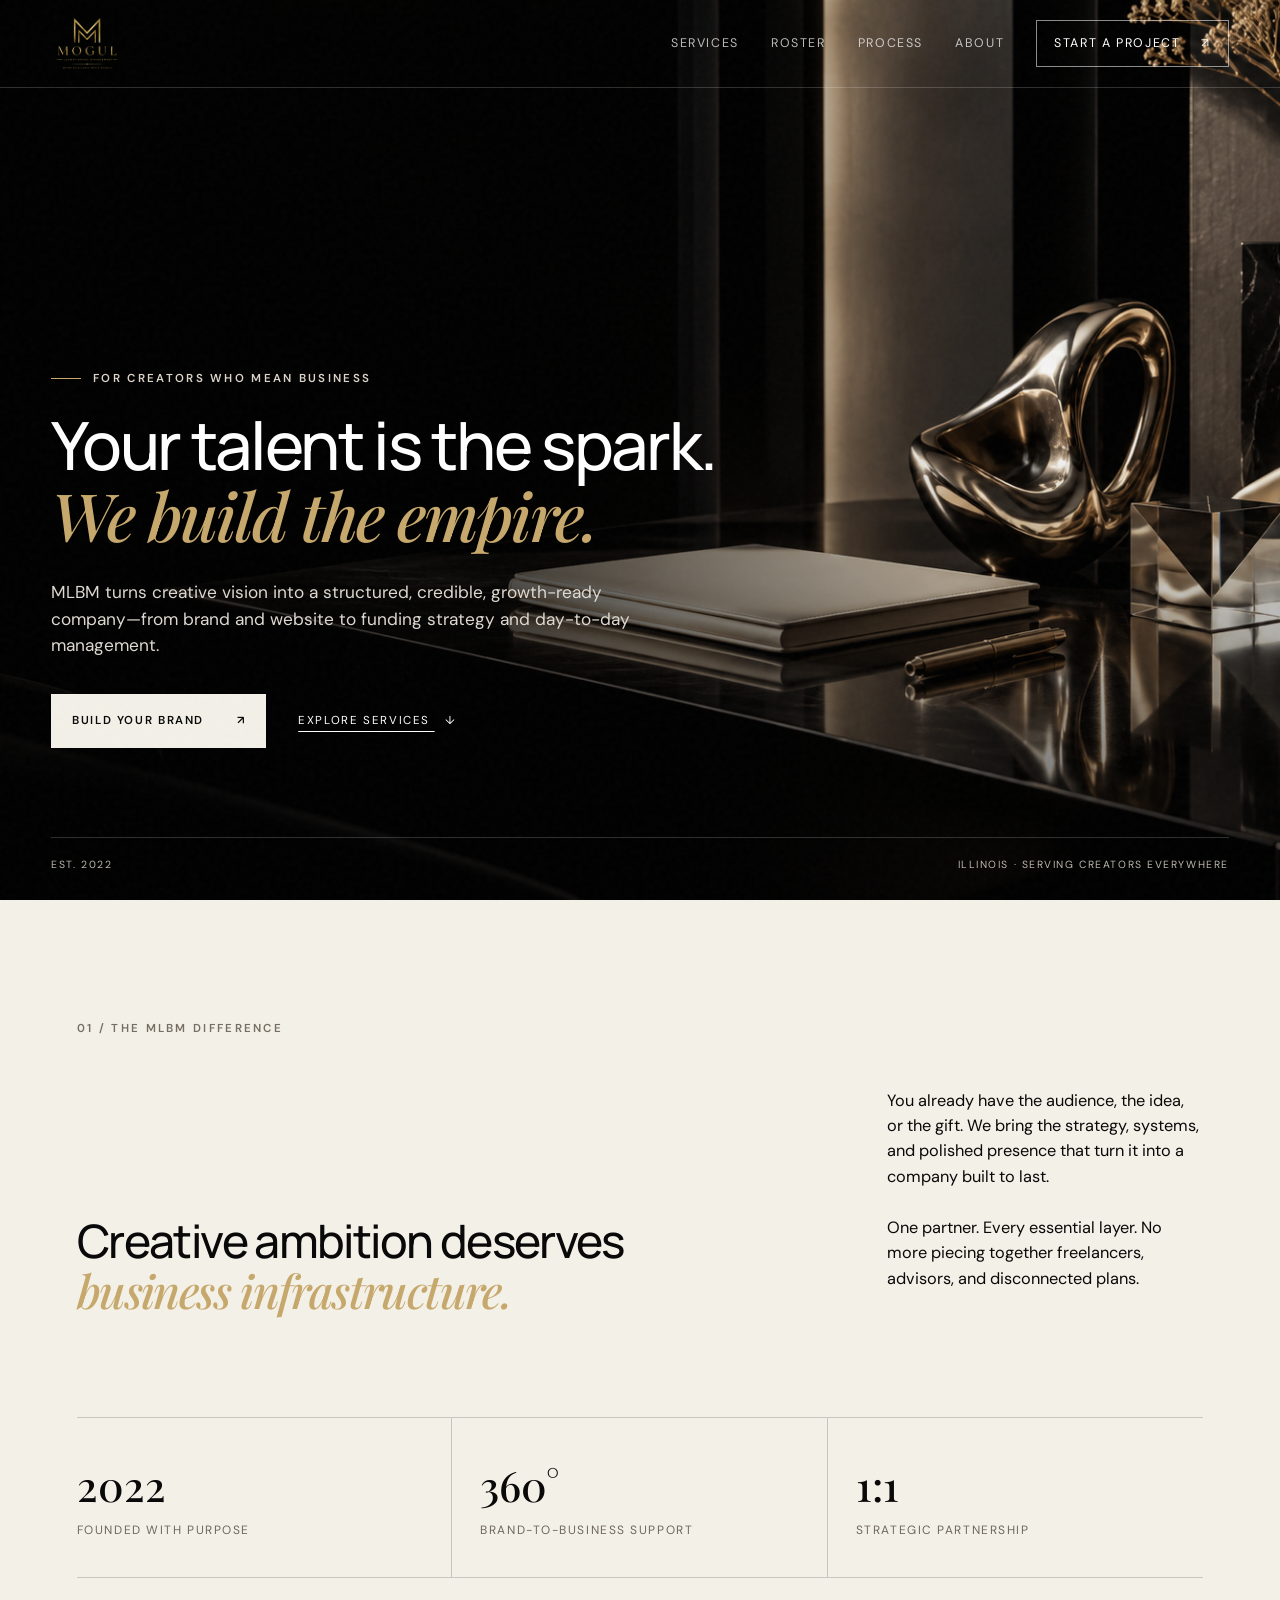
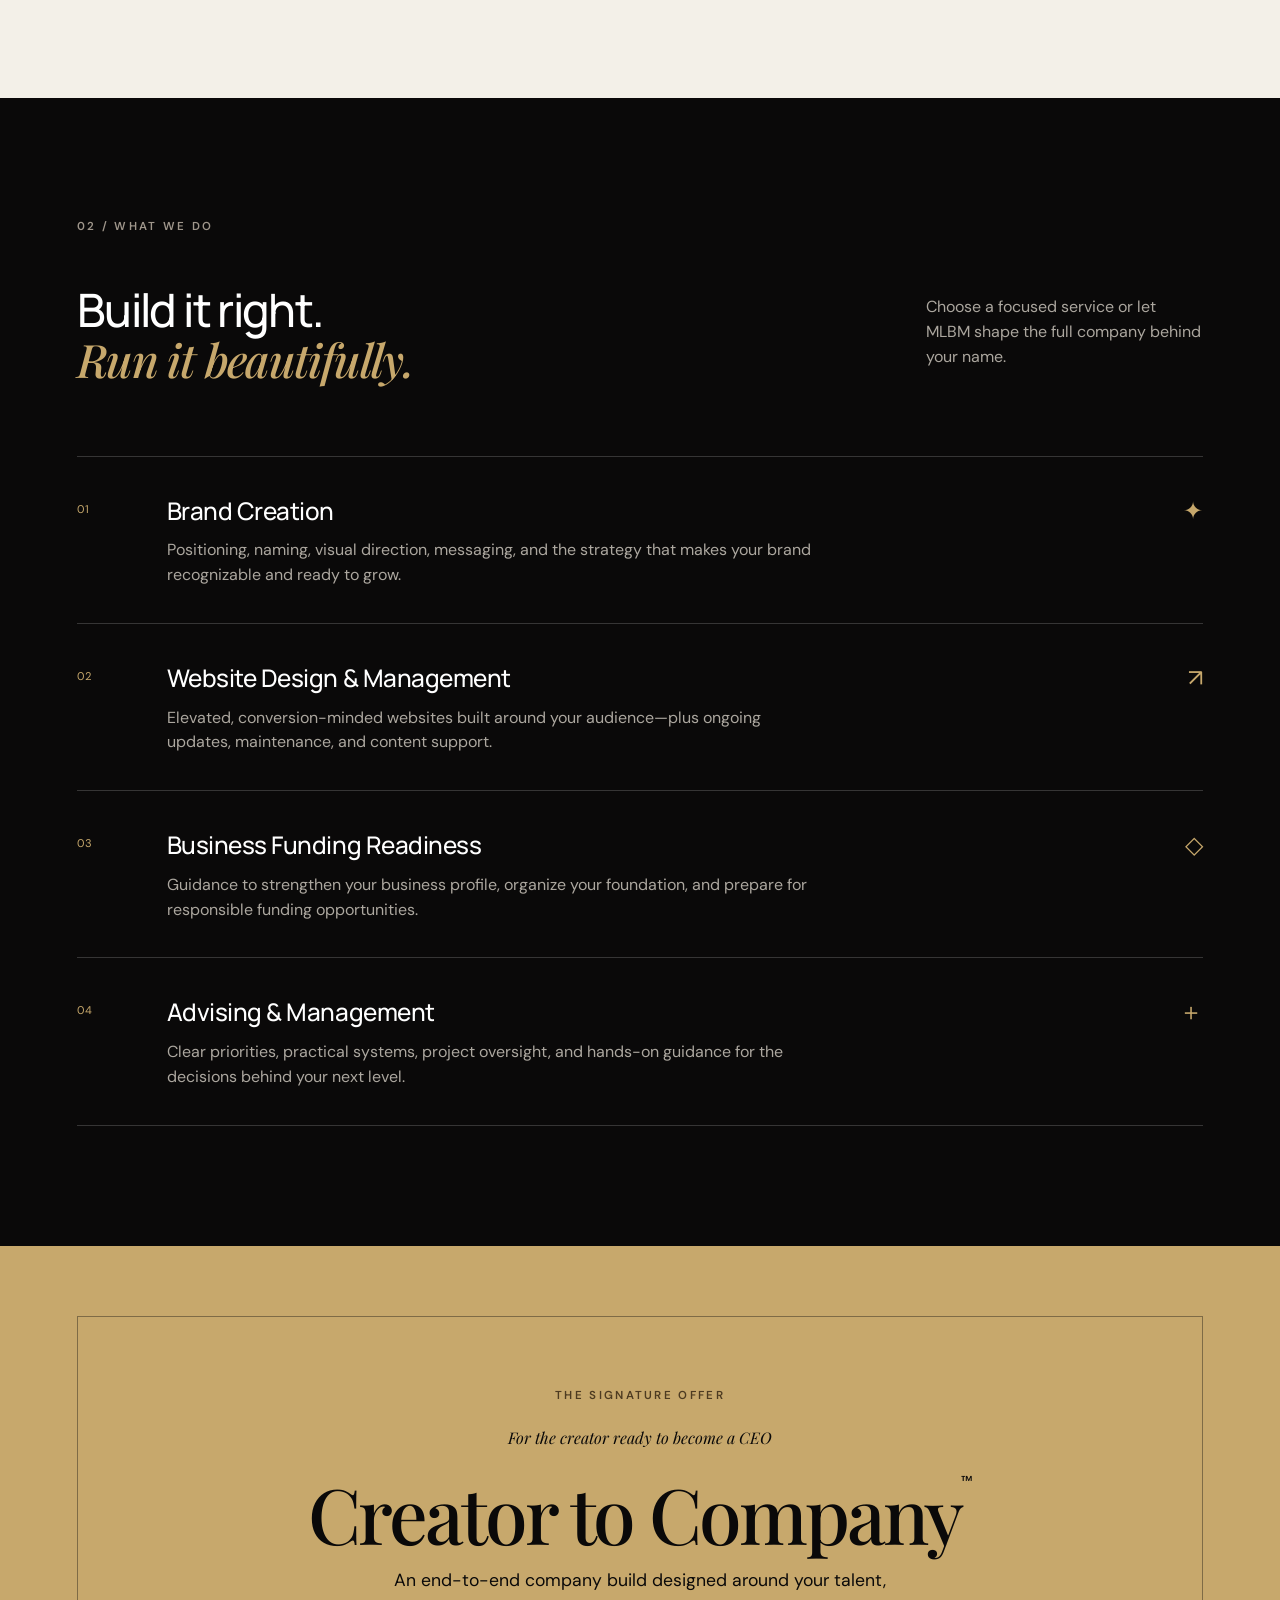
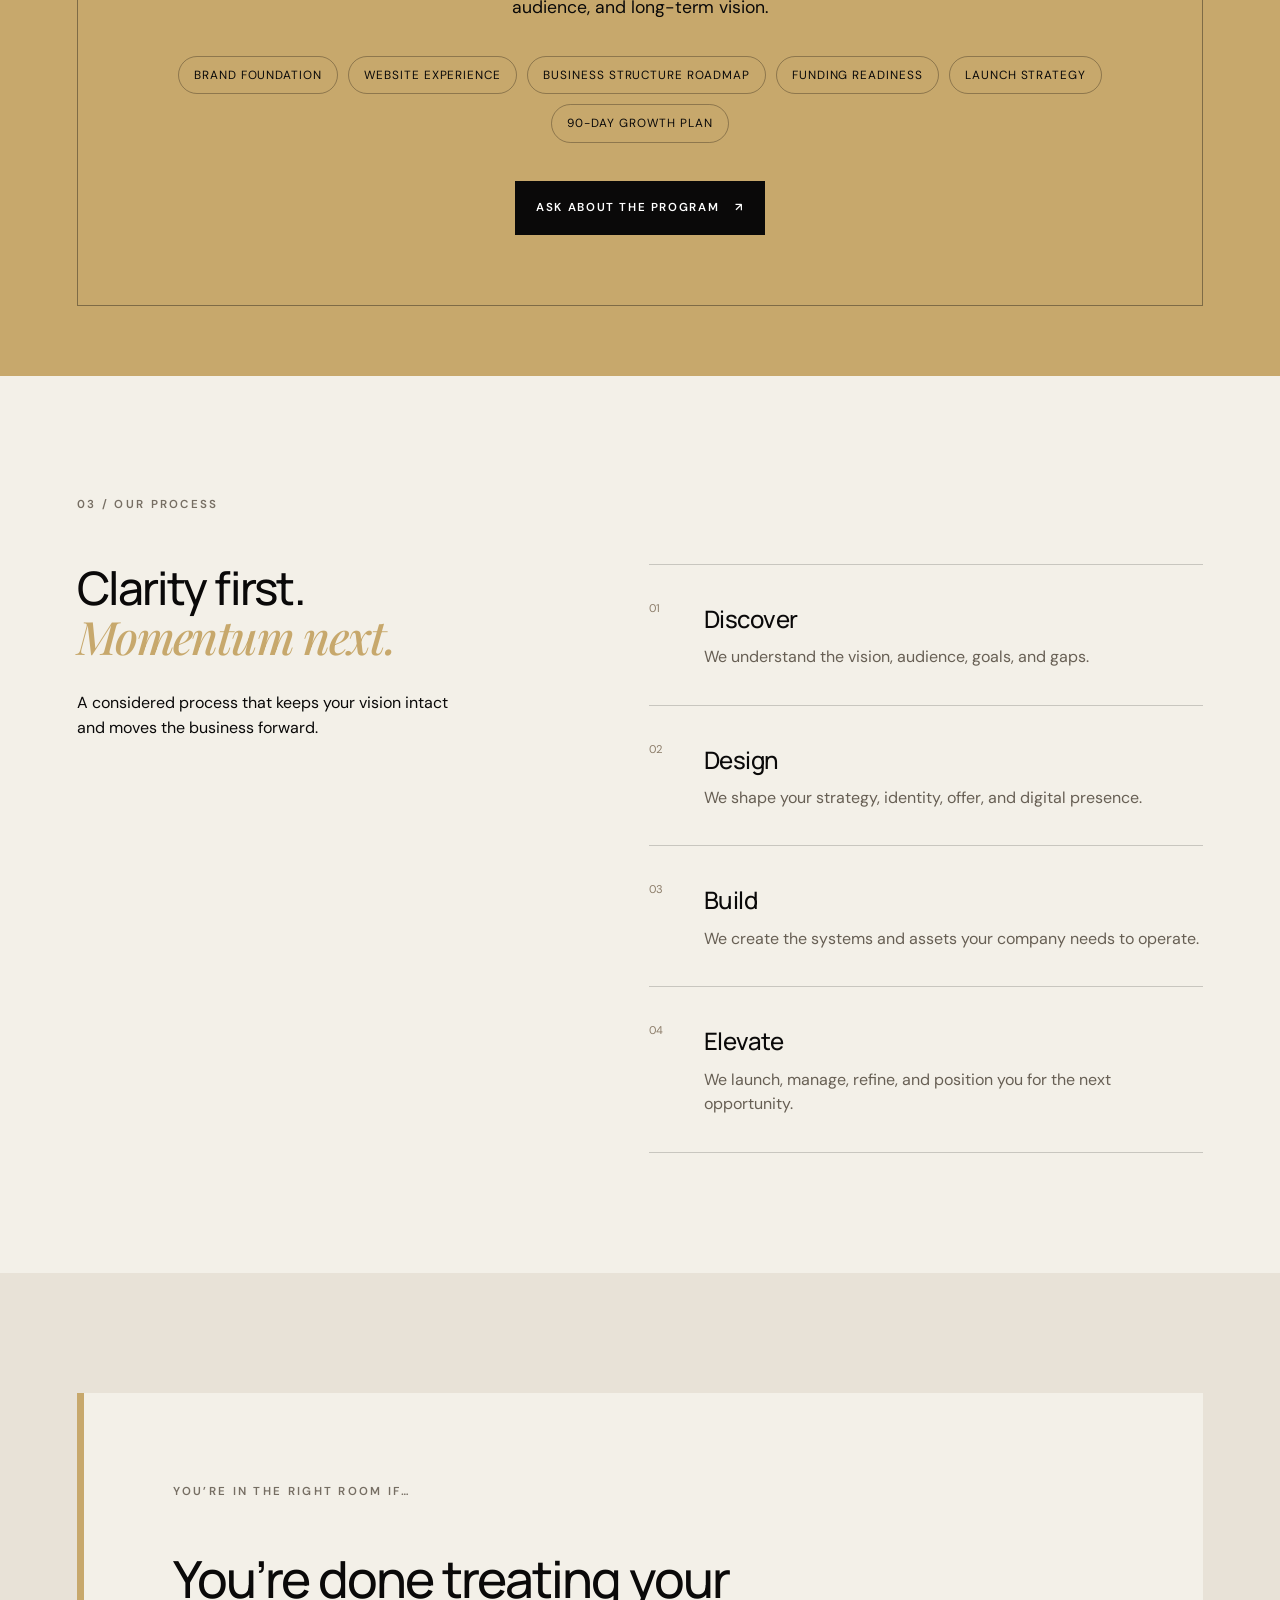
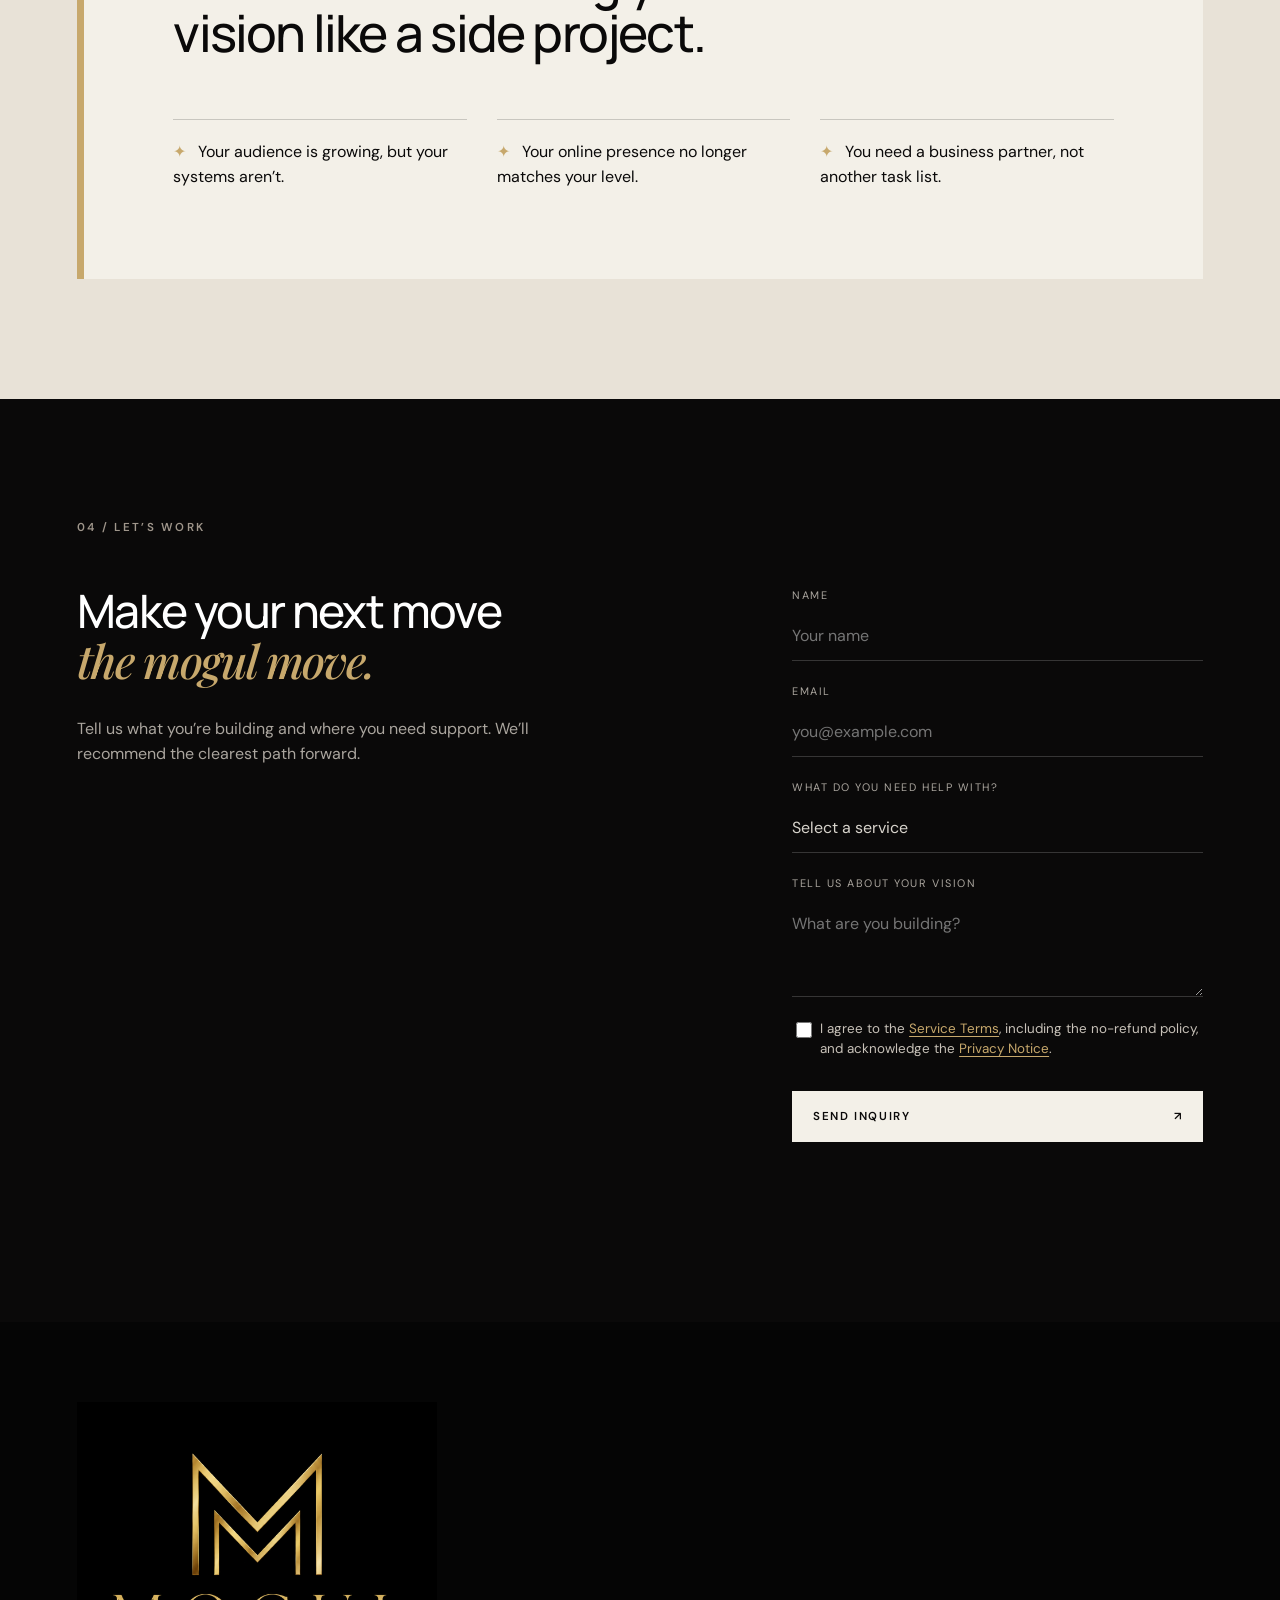
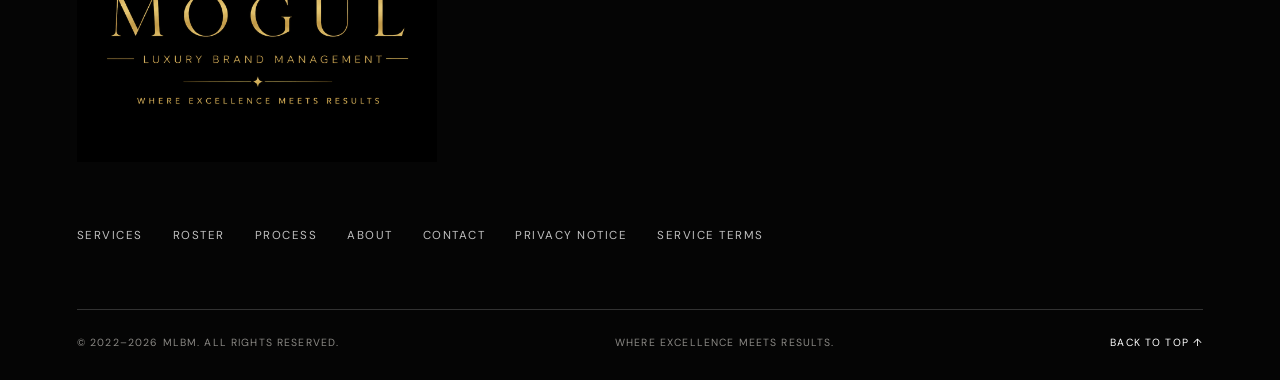
==== commit ef64ab79: "New Web App Added" ====
--- a/index.html
+++ b/index.html
@@ -111,7 +111,7 @@
       <div class="contact-grid">
         <div class="reveal"><h2>Make your next move<br><em>the mogul move.</em></h2><p>Tell us what you’re building and where you need support. We’ll recommend the clearest path forward.</p></div>
         <!-- FORM ENDPOINT: paste your Google Apps Script Web App URL (ends in /exec) into action="" below. See README.md -->
-        <form class="inquiry-form reveal" id="inquiry-form" action="https://script.google.com/macros/library/d/1YosWrKTopDgJsB8khxp4ZVa54PqC2ORk-q2V0rsuQ1H16WoQo8EbZNvH/1" method="POST" novalidate>
+        <form class="inquiry-form reveal" id="inquiry-form" action="https://script.google.com/macros/s/AKfycbxT0ZUIVYlA4MnflxBgt9DOmxmHWaTJD-32cotYsDMZ2zuWQPzaasURYqYUqwNsqCprbQ/exec" method="POST" novalidate>
           <input type="text" name="_honey" class="form-honey" tabindex="-1" autocomplete="off" aria-hidden="true">
           <label>Name<input name="name" autocomplete="name" maxlength="120" required placeholder="Your name"></label>
           <label>Email<input type="email" name="email" autocomplete="email" maxlength="200" required placeholder="you@example.com"></label>
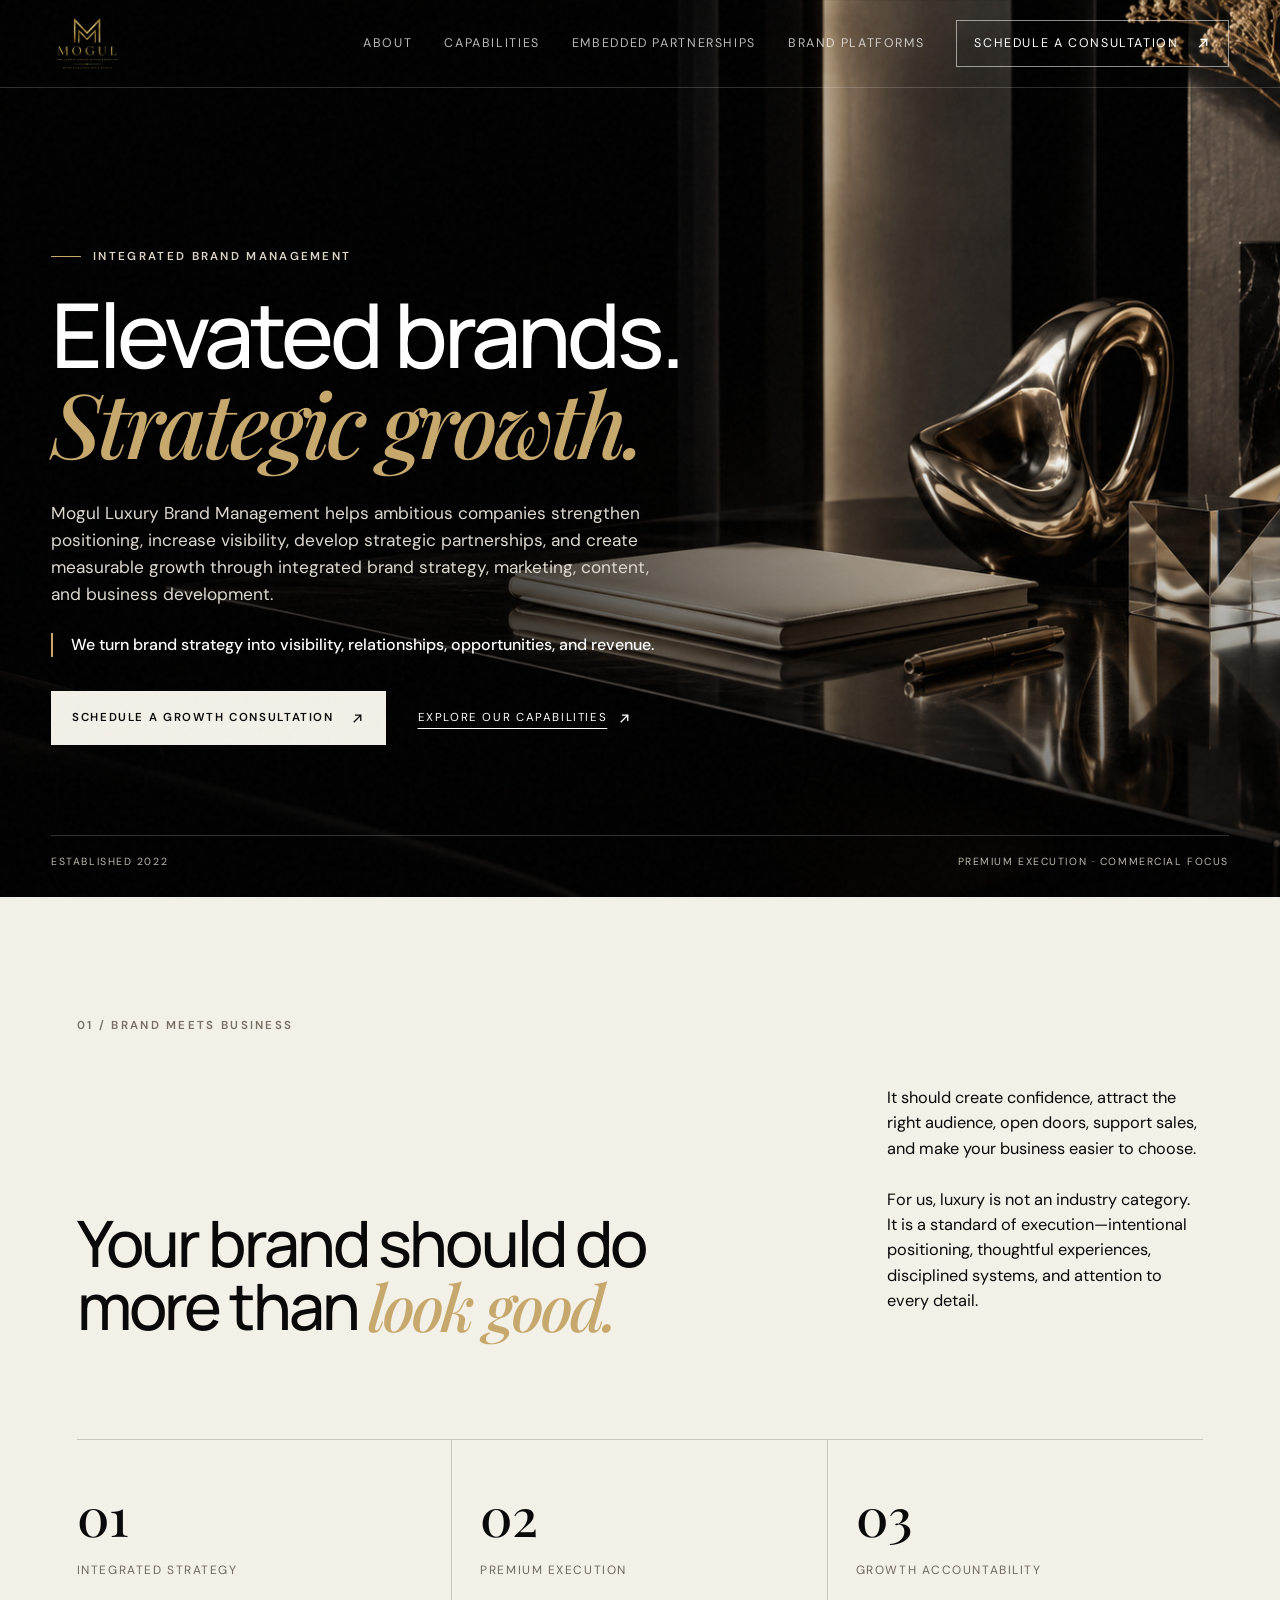
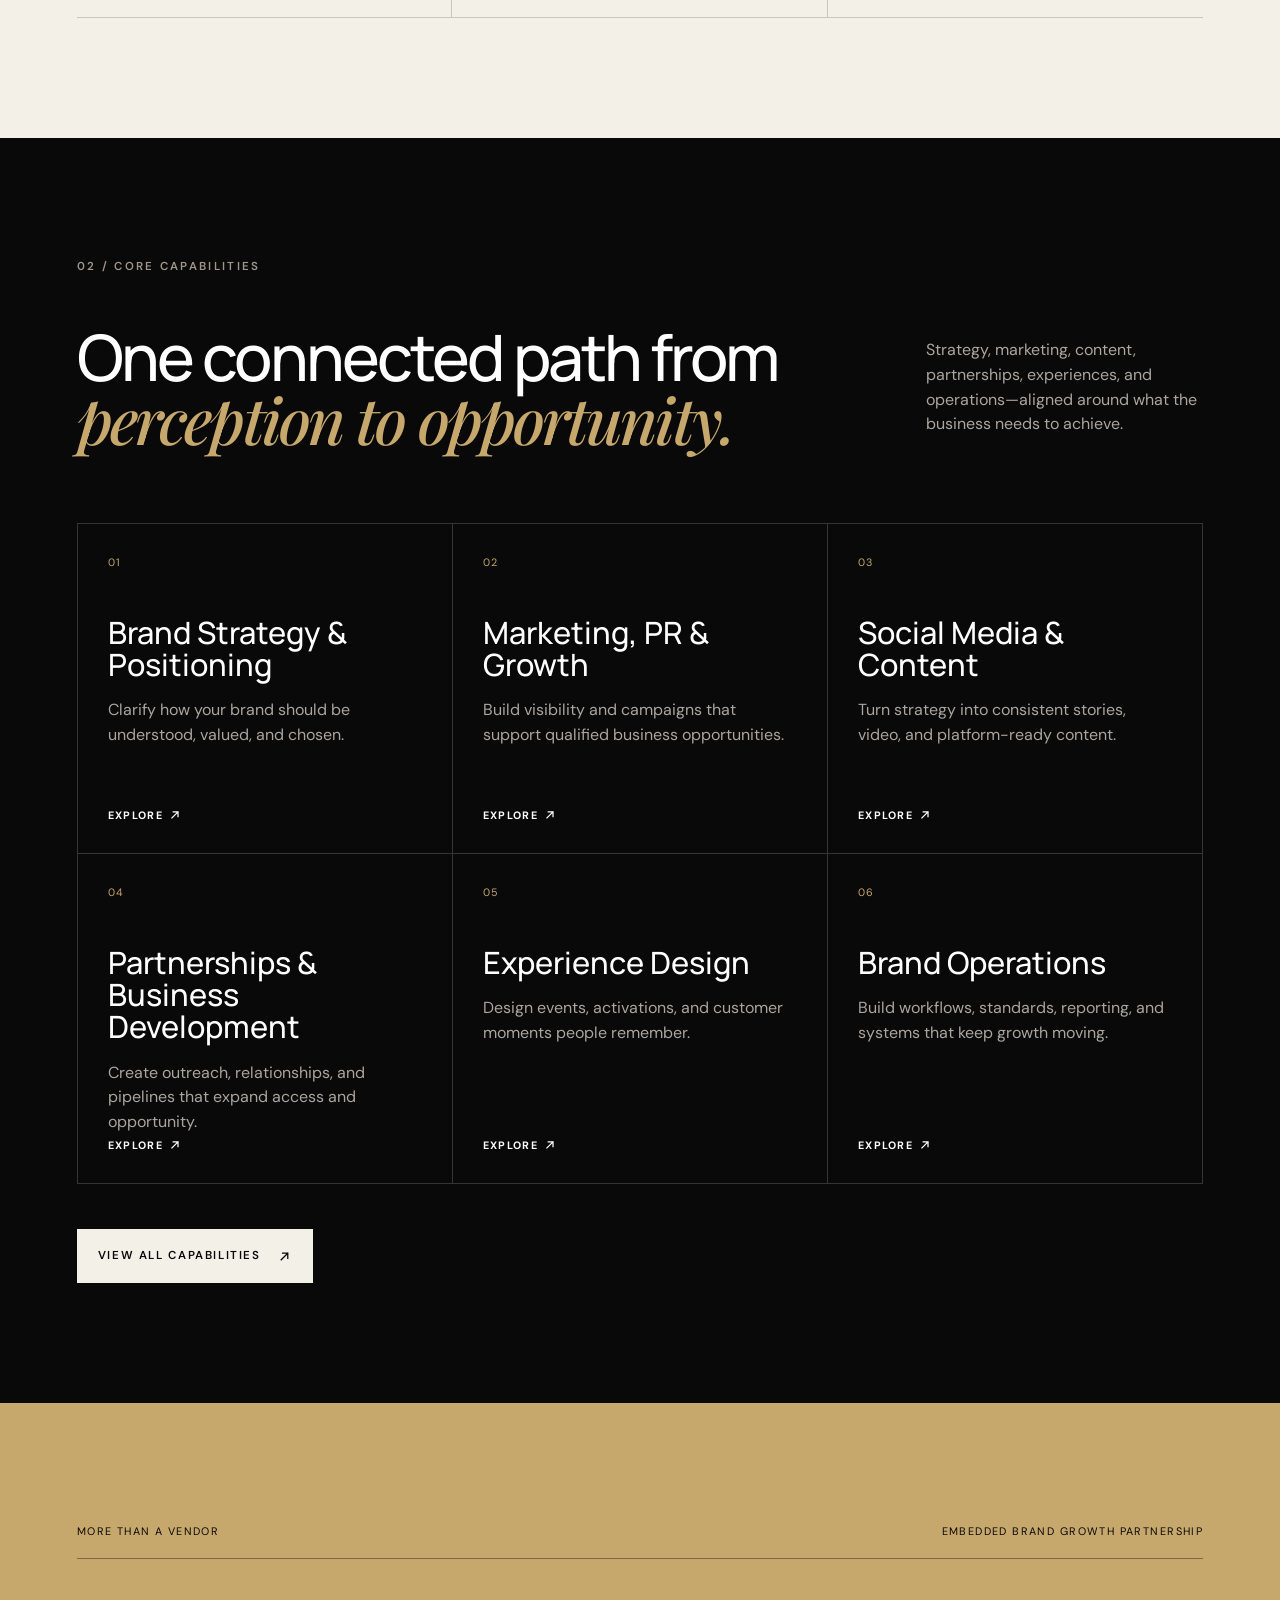
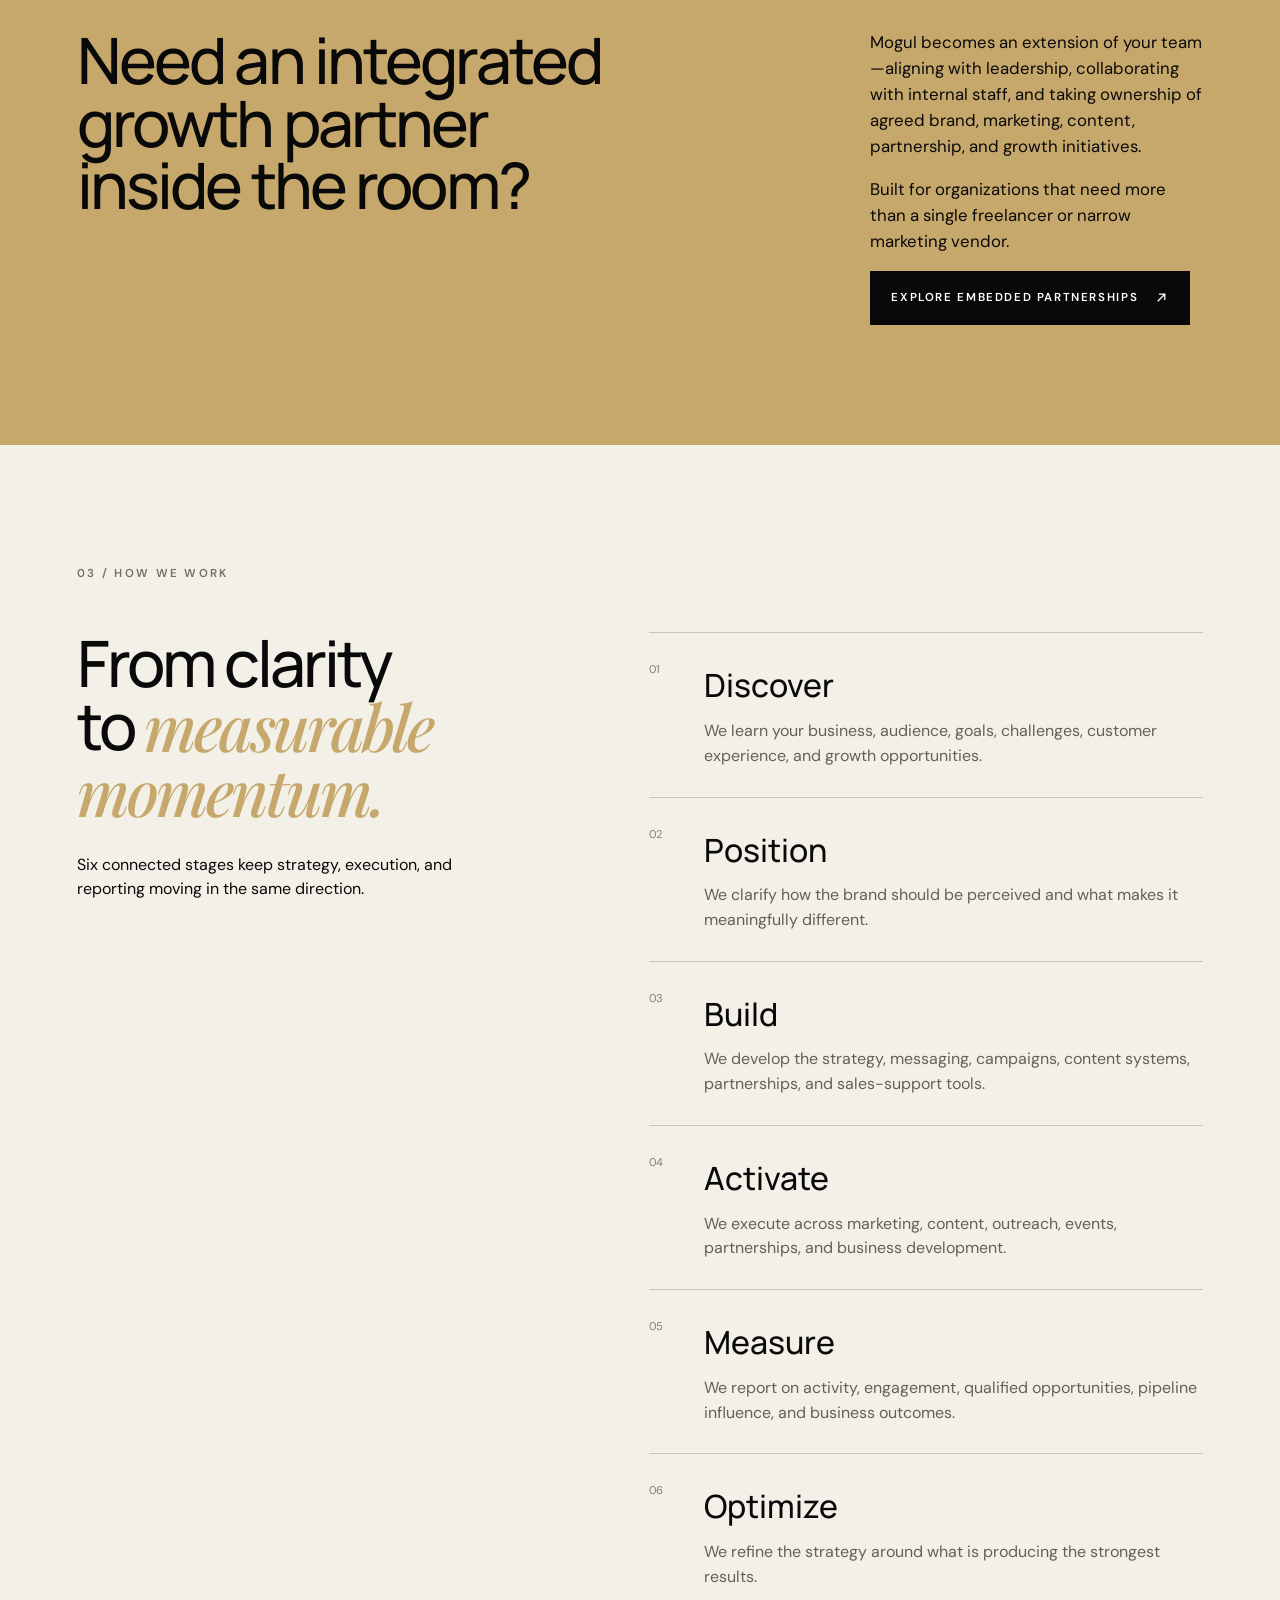
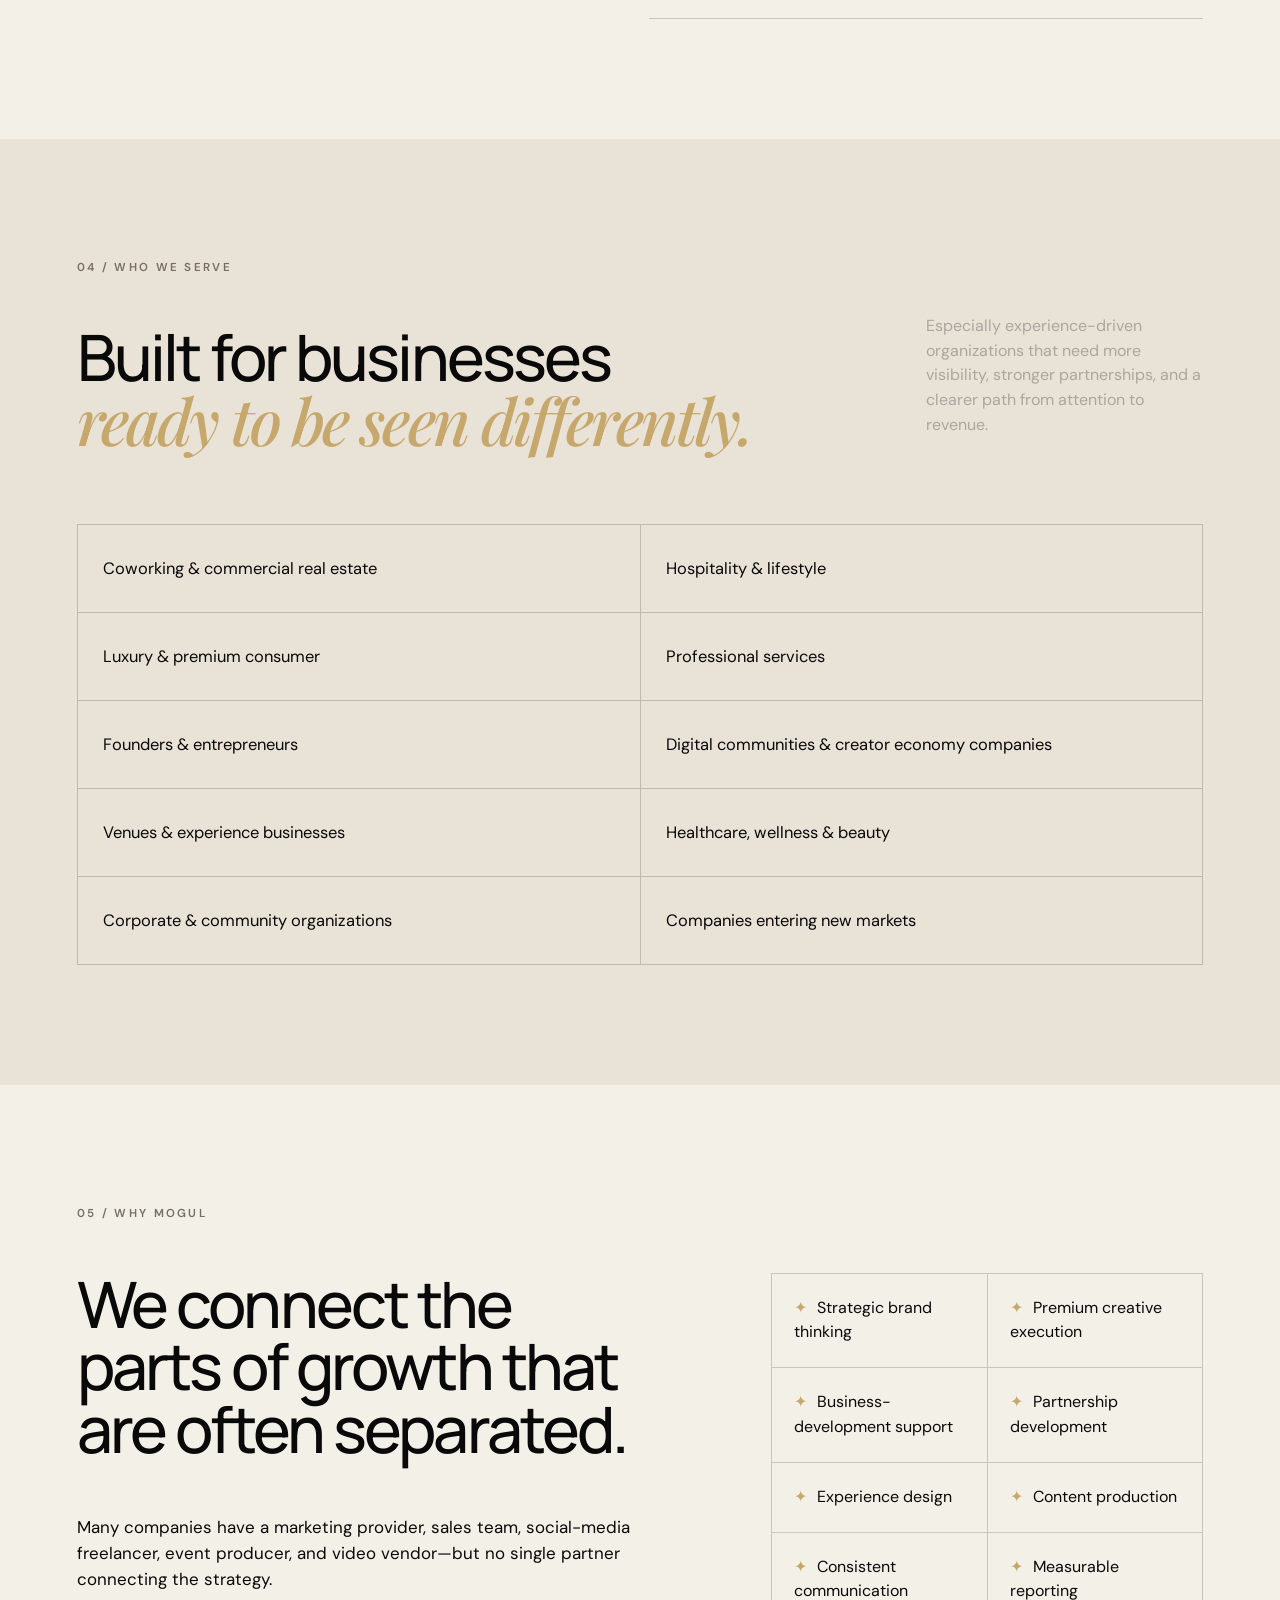
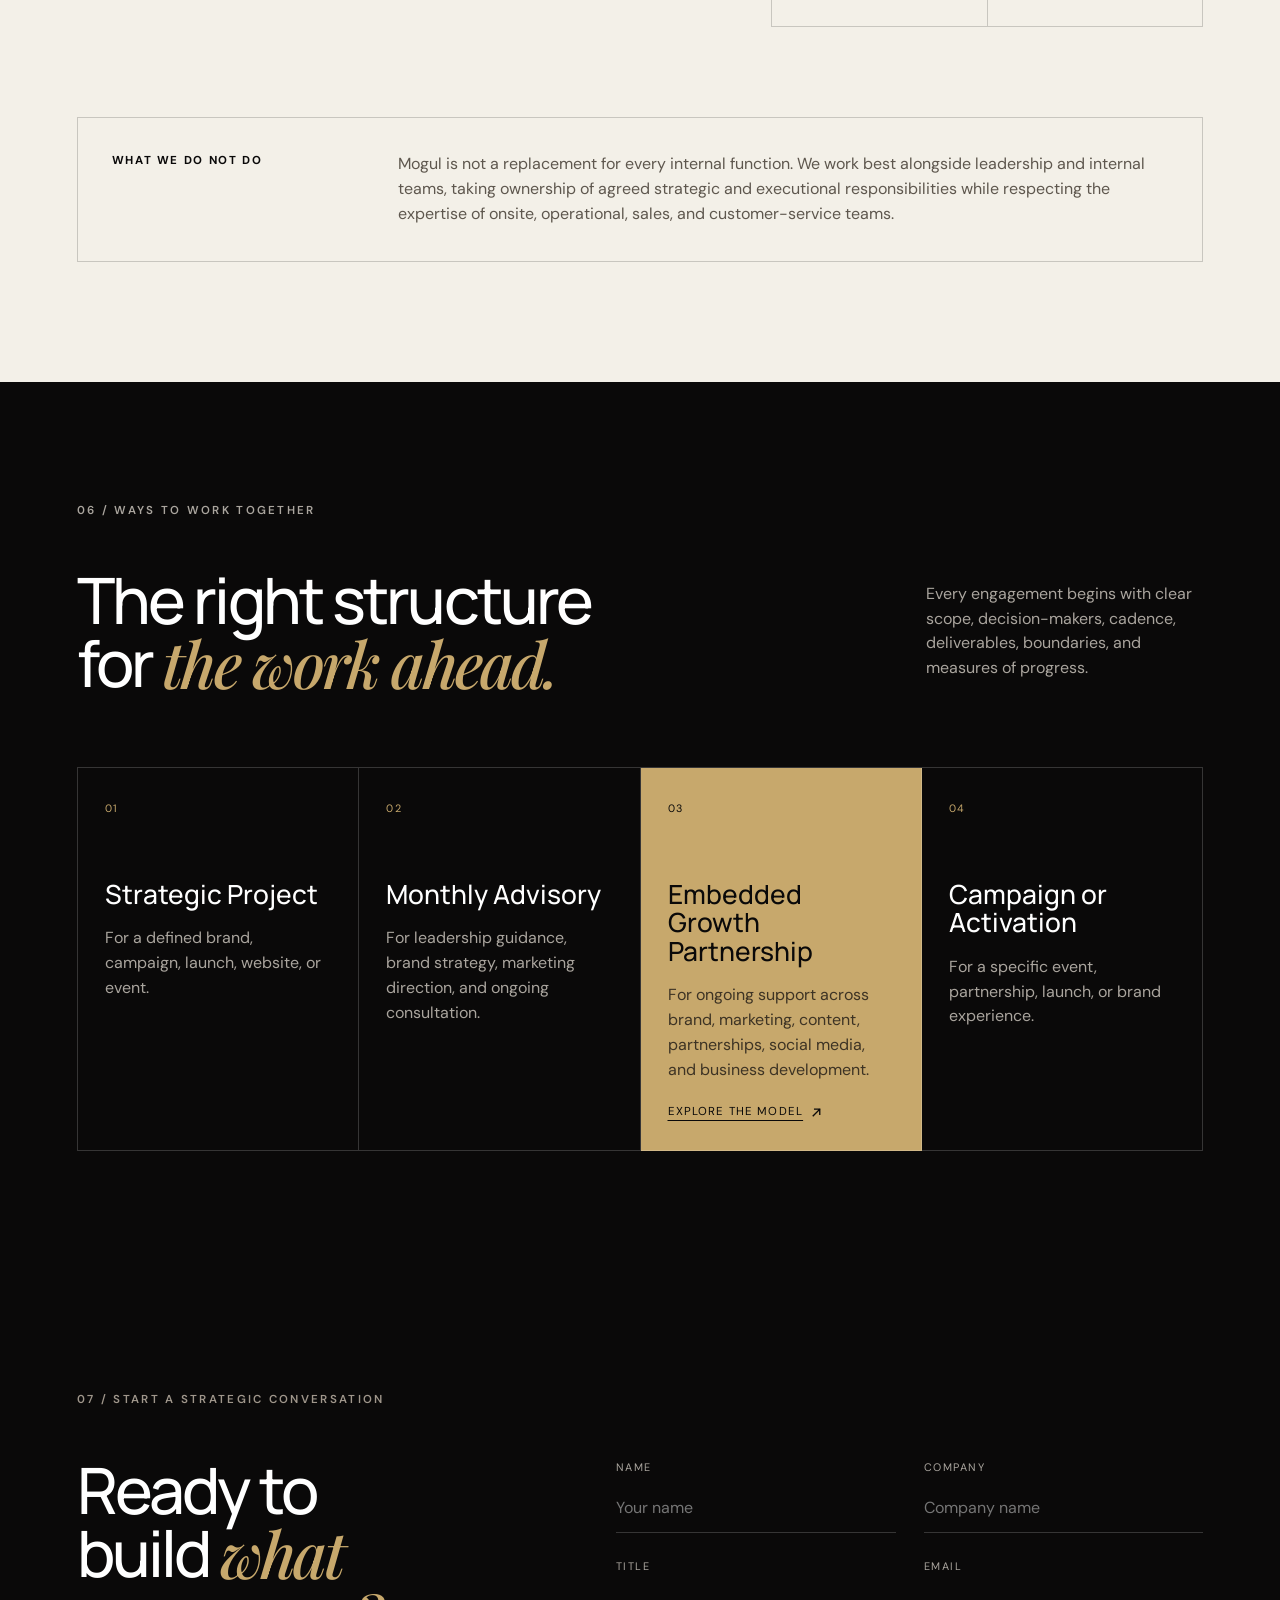
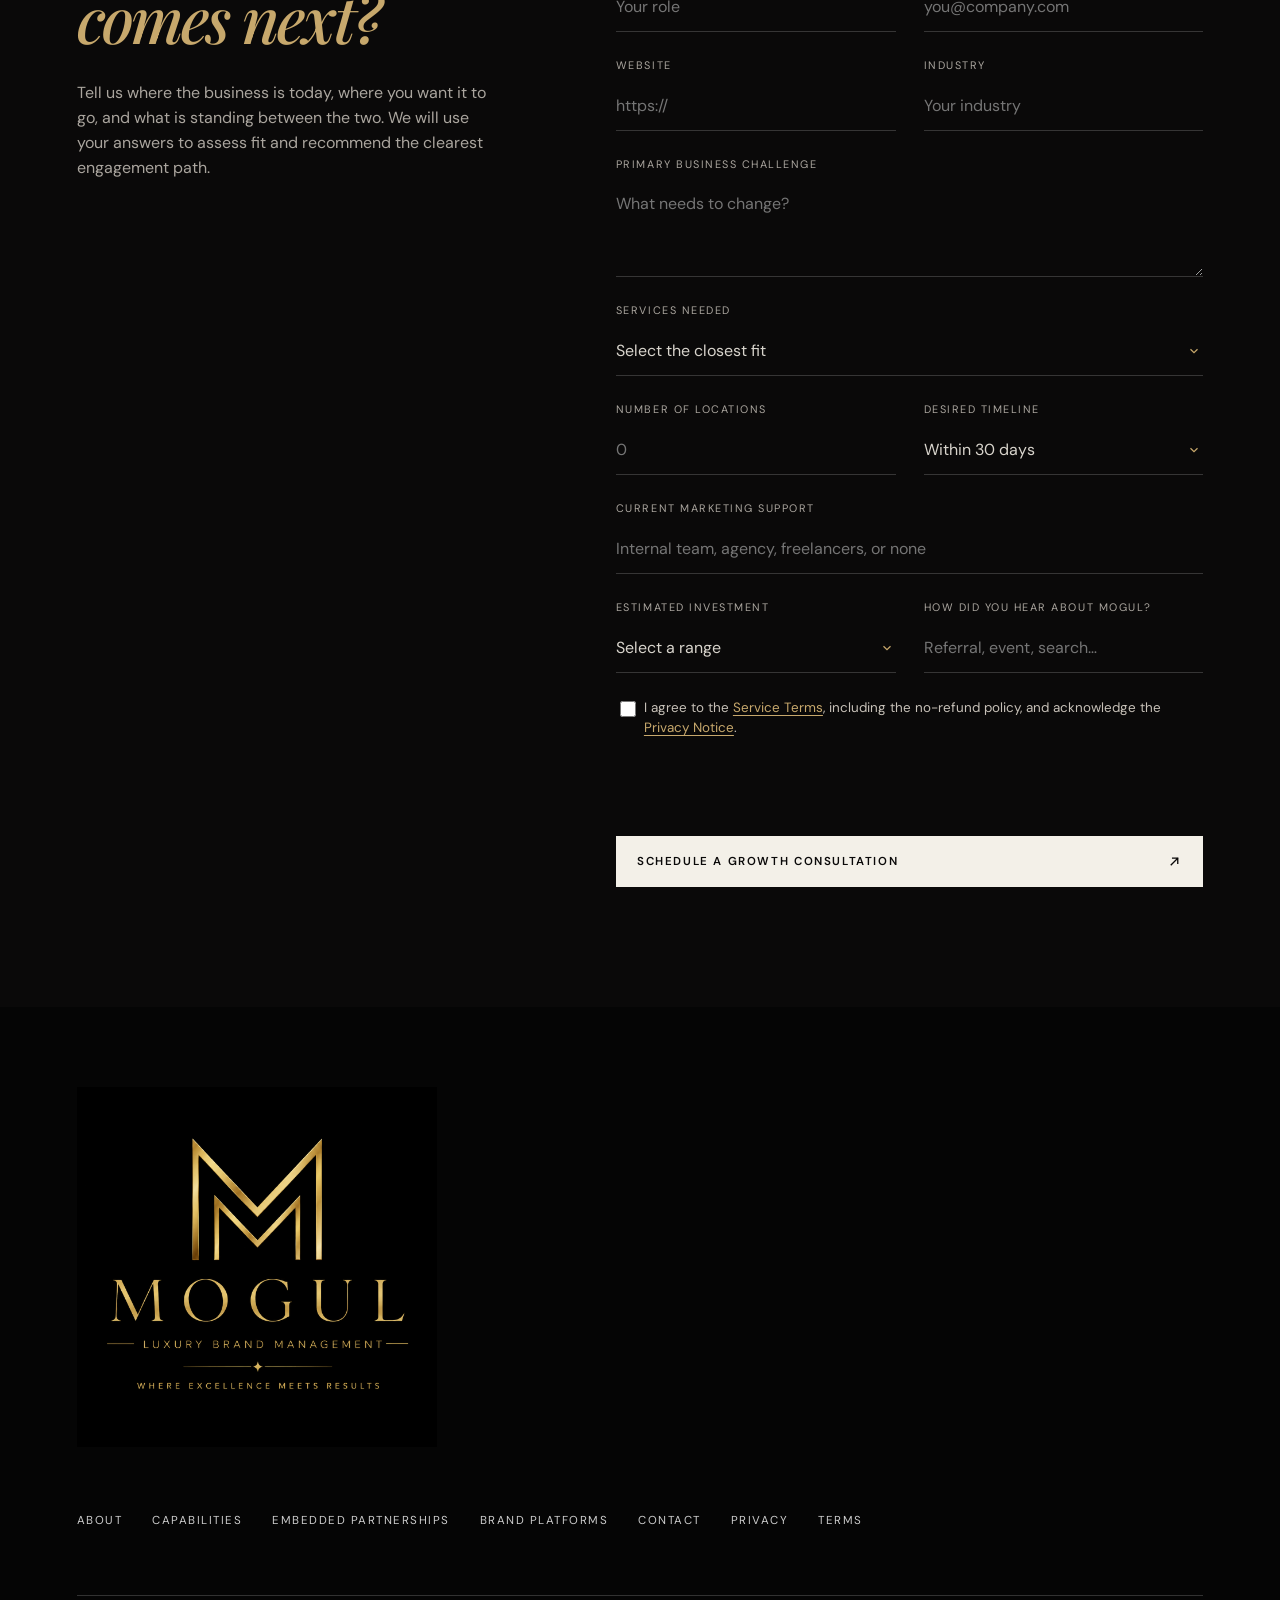
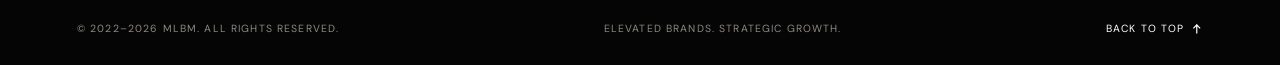
==== commit 17afd4b8: "Design Changed" ====
--- a/index.html
+++ b/index.html
@@ -3,133 +3,103 @@
 <head>
   <meta charset="utf-8">
   <meta name="viewport" content="width=device-width, initial-scale=1">
-  <meta name="theme-color" content="#0a0909">
-  <meta property="og:title" content="MLBM — Build the company behind your creativity">
-  <meta property="og:description" content="Brand creation, website design, funding readiness, and management for creators.">
-  <meta property="og:image" content="assets/hero-editorial.png">
-  <meta name="description" content="Mogul Luxury Brand Management builds, funds, and manages creator-led companies through brand strategy, web design, business advising, and operational support.">
-  <title>MLBM — Build the company behind your creativity</title>
+  <meta name="description" content="Mogul Luxury Brand Management helps ambitious companies strengthen positioning, increase visibility, develop strategic partnerships, and create measurable growth.">
+  <title>MLBM — Elevated Brands. Strategic Growth.</title>
   <link rel="preconnect" href="https://fonts.googleapis.com">
   <link rel="preconnect" href="https://fonts.gstatic.com" crossorigin>
   <link href="https://fonts.googleapis.com/css2?family=DM+Sans:wght@400;500;600&family=Manrope:wght@400;500;600&family=Playfair+Display:ital,wght@0,500;1,500&display=swap" rel="stylesheet">
   <link rel="icon" type="image/svg+xml" href="data:image/svg+xml,%3Csvg xmlns='http://www.w3.org/2000/svg' viewBox='0 0 64 64'%3E%3Crect width='64' height='64' rx='12' fill='%23090808'/%3E%3Cpath d='M12 45V19h7l13 14 13-14h7v26h-8V30L32 43 20 30v15z' fill='%23c7a86c'/%3E%3C/svg%3E">
-  <link rel="stylesheet" href="assets/styles.css?v=2">
+  <script>document.documentElement.classList.add("js")</script>
+  <link rel="stylesheet" href="assets/styles.css?v=3">
 </head>
 <body>
-  <a class="skip-link" href="#main">Skip to content</a>
   <div class="grain" aria-hidden="true"></div>
   <header class="site-header" id="top">
     <a class="brand" href="#top" aria-label="MLBM home"><img class="brand-logo" src="assets/mlbm-logo.png" alt="Mogul Luxury Brand Management"></a>
     <button class="menu-toggle" aria-expanded="false" aria-controls="site-nav"><span></span><span></span><span class="sr-only">Menu</span></button>
     <nav id="site-nav" aria-label="Main navigation">
-      <a href="#services">Services</a><a href="roster.html">Roster</a><a href="#process">Process</a><a href="#about">About</a>
-      <a class="nav-cta" href="#contact">Start a project <span>↗</span></a>
+      <a href="#about">About</a><a href="capabilities.html">Capabilities</a><a href="embedded-partnerships.html">Embedded Partnerships</a><a href="roster.html">Brand Platforms</a>
+      <a class="nav-cta" href="#contact">Schedule a consultation <span class="arrow"><svg class="ico ico--ne" viewBox="0 0 16 16" aria-hidden="true" focusable="false"><g class="ico-a"><path d="M4.5 11.5l7-7M6 4.5h5.5V10"/></g><g class="ico-b"><path d="M4.5 11.5l7-7M6 4.5h5.5V10"/></g></svg></span></a>
     </nav>
   </header>
-
-  <main id="main">
-    <section class="hero">
-      <div class="hero-art" role="img" aria-label="Luxury black studio with sculptural objects and an ivory portfolio"></div>
-      <div class="hero-shade"></div>
+  <main>
+    <section class="hero growth-hero">
+      <div class="hero-art" role="img" aria-label="Premium strategic workspace with sculptural objects and an ivory portfolio"></div><div class="hero-shade"></div>
       <div class="hero-content reveal">
-        <p class="eyebrow"><span></span> For creators who mean business</p>
-        <h1>Your talent is the spark.<br><em>We build the empire.</em></h1>
-        <p class="hero-copy">MLBM turns creative vision into a structured, credible, growth-ready company—from brand and website to funding strategy and day-to-day management.</p>
-        <div class="hero-actions">
-          <a class="button button-light" href="#contact">Build your brand <span>↗</span></a>
-          <a class="text-link" href="#services">Explore services <span>↓</span></a>
-        </div>
+        <p class="eyebrow"><span></span> Integrated brand management</p>
+        <h1>Elevated brands. <em>Strategic growth.</em></h1>
+        <p class="hero-copy">Mogul Luxury Brand Management helps ambitious companies strengthen positioning, increase visibility, develop strategic partnerships, and create measurable growth through integrated brand strategy, marketing, content, and business development.</p>
+        <p class="growth-line">We turn brand strategy into visibility, relationships, opportunities, and revenue.</p>
+        <div class="hero-actions"><a class="button button-light" href="#contact">Schedule a growth consultation <span class="arrow"><svg class="ico ico--ne" viewBox="0 0 16 16" aria-hidden="true" focusable="false"><g class="ico-a"><path d="M4.5 11.5l7-7M6 4.5h5.5V10"/></g><g class="ico-b"><path d="M4.5 11.5l7-7M6 4.5h5.5V10"/></g></svg></span></a><a class="text-link" href="capabilities.html">Explore our capabilities <span class="arrow"><svg class="ico ico--ne" viewBox="0 0 16 16" aria-hidden="true" focusable="false"><g class="ico-a"><path d="M4.5 11.5l7-7M6 4.5h5.5V10"/></g><g class="ico-b"><path d="M4.5 11.5l7-7M6 4.5h5.5V10"/></g></svg></span></a></div>
       </div>
-      <div class="hero-foot"><span>Est. 2022</span><span>Illinois · Serving creators everywhere</span></div>
+      <div class="hero-foot"><span>Established 2022</span><span>Premium execution · Commercial focus</span></div>
     </section>
-
     <section class="statement section-pad" id="about">
-      <p class="section-label reveal">01 / The MLBM difference</p>
-      <div class="statement-grid">
-        <h2 class="reveal">Creative ambition deserves<br><em>business infrastructure.</em></h2>
-        <div class="statement-copy reveal">
-          <p>You already have the audience, the idea, or the gift. We bring the strategy, systems, and polished presence that turn it into a company built to last.</p>
-          <p>One partner. Every essential layer. No more piecing together freelancers, advisors, and disconnected plans.</p>
-        </div>
+      <p class="section-label reveal">01 / Brand meets business</p>
+      <div class="statement-grid"><h2 class="reveal">Your brand should do more than <em>look good.</em></h2><div class="statement-copy reveal"><p>It should create confidence, attract the right audience, open doors, support sales, and make your business easier to choose.</p><p>For us, luxury is not an industry category. It is a standard of execution—intentional positioning, thoughtful experiences, disciplined systems, and attention to every detail.</p></div></div>
+      <div class="proof-row reveal"><div><strong>01</strong><span>Integrated strategy</span></div><div><strong>02</strong><span>Premium execution</span></div><div><strong>03</strong><span>Growth accountability</span></div></div>
+    </section>
+    <section class="services section-pad" id="capabilities">
+      <div class="section-head reveal"><div><p class="section-label">02 / Core capabilities</p><h2>One connected path from <em>perception to opportunity.</em></h2></div><p>Strategy, marketing, content, partnerships, experiences, and operations—aligned around what the business needs to achieve.</p></div>
+      <div class="capability-grid">
+        <a class="capability-card reveal" href="capabilities.html#strategy"><span>01</span><h3>Brand Strategy & Positioning</h3><p>Clarify how your brand should be understood, valued, and chosen.</p><b>Explore <span class="arrow"><svg class="ico ico--ne" viewBox="0 0 16 16" aria-hidden="true" focusable="false"><g class="ico-a"><path d="M4.5 11.5l7-7M6 4.5h5.5V10"/></g><g class="ico-b"><path d="M4.5 11.5l7-7M6 4.5h5.5V10"/></g></svg></span></b></a>
+        <a class="capability-card reveal" href="capabilities.html#growth"><span>02</span><h3>Marketing, PR & Growth</h3><p>Build visibility and campaigns that support qualified business opportunities.</p><b>Explore <span class="arrow"><svg class="ico ico--ne" viewBox="0 0 16 16" aria-hidden="true" focusable="false"><g class="ico-a"><path d="M4.5 11.5l7-7M6 4.5h5.5V10"/></g><g class="ico-b"><path d="M4.5 11.5l7-7M6 4.5h5.5V10"/></g></svg></span></b></a>
+        <a class="capability-card reveal" href="capabilities.html#content"><span>03</span><h3>Social Media & Content</h3><p>Turn strategy into consistent stories, video, and platform-ready content.</p><b>Explore <span class="arrow"><svg class="ico ico--ne" viewBox="0 0 16 16" aria-hidden="true" focusable="false"><g class="ico-a"><path d="M4.5 11.5l7-7M6 4.5h5.5V10"/></g><g class="ico-b"><path d="M4.5 11.5l7-7M6 4.5h5.5V10"/></g></svg></span></b></a>
+        <a class="capability-card reveal" href="capabilities.html#partnerships"><span>04</span><h3>Partnerships & Business Development</h3><p>Create outreach, relationships, and pipelines that expand access and opportunity.</p><b>Explore <span class="arrow"><svg class="ico ico--ne" viewBox="0 0 16 16" aria-hidden="true" focusable="false"><g class="ico-a"><path d="M4.5 11.5l7-7M6 4.5h5.5V10"/></g><g class="ico-b"><path d="M4.5 11.5l7-7M6 4.5h5.5V10"/></g></svg></span></b></a>
+        <a class="capability-card reveal" href="capabilities.html#experience"><span>05</span><h3>Experience Design</h3><p>Design events, activations, and customer moments people remember.</p><b>Explore <span class="arrow"><svg class="ico ico--ne" viewBox="0 0 16 16" aria-hidden="true" focusable="false"><g class="ico-a"><path d="M4.5 11.5l7-7M6 4.5h5.5V10"/></g><g class="ico-b"><path d="M4.5 11.5l7-7M6 4.5h5.5V10"/></g></svg></span></b></a>
+        <a class="capability-card reveal" href="capabilities.html#operations"><span>06</span><h3>Brand Operations</h3><p>Build workflows, standards, reporting, and systems that keep growth moving.</p><b>Explore <span class="arrow"><svg class="ico ico--ne" viewBox="0 0 16 16" aria-hidden="true" focusable="false"><g class="ico-a"><path d="M4.5 11.5l7-7M6 4.5h5.5V10"/></g><g class="ico-b"><path d="M4.5 11.5l7-7M6 4.5h5.5V10"/></g></svg></span></b></a>
       </div>
-      <div class="proof-row reveal">
-        <div><strong data-count="2022" data-from="2010">2022</strong><span>Founded with purpose</span></div>
-        <div><strong data-count="360" data-suffix="°">360°</strong><span>Brand-to-business support</span></div>
-        <div><strong>1:1</strong><span>Strategic partnership</span></div>
-      </div>
+      <a class="button button-light section-button" href="capabilities.html">View all capabilities <span class="arrow"><svg class="ico ico--ne" viewBox="0 0 16 16" aria-hidden="true" focusable="false"><g class="ico-a"><path d="M4.5 11.5l7-7M6 4.5h5.5V10"/></g><g class="ico-b"><path d="M4.5 11.5l7-7M6 4.5h5.5V10"/></g></svg></span></a>
     </section>
-
-    <section class="services section-pad" id="services">
-      <div class="section-head reveal">
-        <div><p class="section-label">02 / What we do</p><h2>Build it right.<br><em>Run it beautifully.</em></h2></div>
-        <p>Choose a focused service or let MLBM shape the full company behind your name.</p>
-      </div>
-      <div class="service-list">
-        <article class="service-card reveal"><span class="service-no">01</span><div><h3>Brand Creation</h3><p>Positioning, naming, visual direction, messaging, and the strategy that makes your brand recognizable and ready to grow.</p></div><span class="service-mark">✦</span></article>
-        <article class="service-card reveal"><span class="service-no">02</span><div><h3>Website Design & Management</h3><p>Elevated, conversion-minded websites built around your audience—plus ongoing updates, maintenance, and content support.</p></div><span class="service-mark">↗</span></article>
-        <article class="service-card reveal"><span class="service-no">03</span><div><h3>Business Funding Readiness</h3><p>Guidance to strengthen your business profile, organize your foundation, and prepare for responsible funding opportunities.</p></div><span class="service-mark">◇</span></article>
-        <article class="service-card reveal"><span class="service-no">04</span><div><h3>Advising & Management</h3><p>Clear priorities, practical systems, project oversight, and hands-on guidance for the decisions behind your next level.</p></div><span class="service-mark">＋</span></article>
-      </div>
+    <section class="embedded-preview section-pad">
+      <div class="embedded-kicker reveal"><span>More than a vendor</span><span>Embedded Brand Growth Partnership</span></div>
+      <div class="embedded-grid"><div class="reveal"><h2>Need an integrated growth partner inside the room?</h2></div><div class="reveal"><p>Mogul becomes an extension of your team—aligning with leadership, collaborating with internal staff, and taking ownership of agreed brand, marketing, content, partnership, and growth initiatives.</p><p>Built for organizations that need more than a single freelancer or narrow marketing vendor.</p><a class="button button-dark" href="embedded-partnerships.html">Explore embedded partnerships <span class="arrow"><svg class="ico ico--ne" viewBox="0 0 16 16" aria-hidden="true" focusable="false"><g class="ico-a"><path d="M4.5 11.5l7-7M6 4.5h5.5V10"/></g><g class="ico-b"><path d="M4.5 11.5l7-7M6 4.5h5.5V10"/></g></svg></span></a></div></div>
     </section>
-
-    <section class="signature section-pad">
-      <div class="signature-inner reveal">
-        <p class="section-label">The signature offer</p>
-        <span class="mini">For the creator ready to become a CEO</span>
-        <h2>Creator to Company<sup>™</sup></h2>
-        <p class="signature-lede">An end-to-end company build designed around your talent, audience, and long-term vision.</p>
-        <div class="deliverables">
-          <span>Brand foundation</span><span>Website experience</span><span>Business structure roadmap</span><span>Funding readiness</span><span>Launch strategy</span><span>90-day growth plan</span>
-        </div>
-        <a class="button button-dark" href="#contact">Ask about the program <span>↗</span></a>
-      </div>
+    <section class="process section-pad" id="process">
+      <p class="section-label reveal">03 / How we work</p>
+      <div class="process-layout"><div class="process-title reveal"><h2>From clarity to <em>measurable momentum.</em></h2><p>Six connected stages keep strategy, execution, and reporting moving in the same direction.</p></div><ol class="steps six-steps">
+        <li class="reveal"><span>01</span><div><h3>Discover</h3><p>We learn your business, audience, goals, challenges, customer experience, and growth opportunities.</p></div></li>
+        <li class="reveal"><span>02</span><div><h3>Position</h3><p>We clarify how the brand should be perceived and what makes it meaningfully different.</p></div></li>
+        <li class="reveal"><span>03</span><div><h3>Build</h3><p>We develop the strategy, messaging, campaigns, content systems, partnerships, and sales-support tools.</p></div></li>
+        <li class="reveal"><span>04</span><div><h3>Activate</h3><p>We execute across marketing, content, outreach, events, partnerships, and business development.</p></div></li>
+        <li class="reveal"><span>05</span><div><h3>Measure</h3><p>We report on activity, engagement, qualified opportunities, pipeline influence, and business outcomes.</p></div></li>
+        <li class="reveal"><span>06</span><div><h3>Optimize</h3><p>We refine the strategy around what is producing the strongest results.</p></div></li>
+      </ol></div>
     </section>
-
-    <section class="process section-pad" id="process">
-      <p class="section-label reveal">03 / Our process</p>
-      <div class="process-layout">
-        <div class="process-title reveal"><h2>Clarity first.<br><em>Momentum next.</em></h2><p>A considered process that keeps your vision intact and moves the business forward.</p></div>
-        <ol class="steps">
-          <li class="reveal"><span>01</span><div><h3>Discover</h3><p>We understand the vision, audience, goals, and gaps.</p></div></li>
-          <li class="reveal"><span>02</span><div><h3>Design</h3><p>We shape your strategy, identity, offer, and digital presence.</p></div></li>
-          <li class="reveal"><span>03</span><div><h3>Build</h3><p>We create the systems and assets your company needs to operate.</p></div></li>
-          <li class="reveal"><span>04</span><div><h3>Elevate</h3><p>We launch, manage, refine, and position you for the next opportunity.</p></div></li>
-        </ol>
-      </div>
+    <section class="audience section-pad">
+      <div class="section-head reveal"><div><p class="section-label">04 / Who we serve</p><h2>Built for businesses <em>ready to be seen differently.</em></h2></div><p>Especially experience-driven organizations that need more visibility, stronger partnerships, and a clearer path from attention to revenue.</p></div>
+      <div class="audience-grid reveal"><span>Coworking & commercial real estate</span><span>Hospitality & lifestyle</span><span>Luxury & premium consumer</span><span>Professional services</span><span>Founders & entrepreneurs</span><span>Digital communities & creator economy companies</span><span>Venues & experience businesses</span><span>Healthcare, wellness & beauty</span><span>Corporate & community organizations</span><span>Companies entering new markets</span></div>
     </section>
-
-    <section class="fit section-pad">
-      <div class="fit-card reveal">
-        <p class="section-label">You’re in the right room if…</p>
-        <h2>You’re done treating your vision like a side project.</h2>
-        <div class="fit-points"><span>Your audience is growing, but your systems aren’t.</span><span>Your online presence no longer matches your level.</span><span>You need a business partner, not another task list.</span></div>
-      </div>
+    <section class="why-mogul section-pad">
+      <p class="section-label reveal">05 / Why Mogul</p>
+      <div class="why-layout"><div class="reveal"><h2>We connect the parts of growth that are often separated.</h2><p>Many companies have a marketing provider, sales team, social-media freelancer, event producer, and video vendor—but no single partner connecting the strategy.</p></div><div class="why-list reveal"><span>Strategic brand thinking</span><span>Premium creative execution</span><span>Business-development support</span><span>Partnership development</span><span>Experience design</span><span>Content production</span><span>Consistent communication</span><span>Measurable reporting</span></div></div>
+      <div class="boundary reveal"><strong>What we do not do</strong><p>Mogul is not a replacement for every internal function. We work best alongside leadership and internal teams, taking ownership of agreed strategic and executional responsibilities while respecting the expertise of onsite, operational, sales, and customer-service teams.</p></div>
     </section>
-
+    <section class="engagements section-pad">
+      <div class="section-head reveal"><div><p class="section-label">06 / Ways to work together</p><h2>The right structure for <em>the work ahead.</em></h2></div><p>Every engagement begins with clear scope, decision-makers, cadence, deliverables, boundaries, and measures of progress.</p></div>
+      <div class="engagement-grid"><article class="engagement-card reveal"><span>01</span><h3>Strategic Project</h3><p>For a defined brand, campaign, launch, website, or event.</p></article><article class="engagement-card reveal"><span>02</span><h3>Monthly Advisory</h3><p>For leadership guidance, brand strategy, marketing direction, and ongoing consultation.</p></article><article class="engagement-card featured reveal"><span>03</span><h3>Embedded Growth Partnership</h3><p>For ongoing support across brand, marketing, content, partnerships, social media, and business development.</p><a href="embedded-partnerships.html">Explore the model <span class="arrow"><svg class="ico ico--ne" viewBox="0 0 16 16" aria-hidden="true" focusable="false"><g class="ico-a"><path d="M4.5 11.5l7-7M6 4.5h5.5V10"/></g><g class="ico-b"><path d="M4.5 11.5l7-7M6 4.5h5.5V10"/></g></svg></span></a></article><article class="engagement-card reveal"><span>04</span><h3>Campaign or Activation</h3><p>For a specific event, partnership, launch, or brand experience.</p></article></div>
+    </section>
     <section class="contact section-pad" id="contact">
-      <p class="section-label reveal">04 / Let’s work</p>
-      <div class="contact-grid">
-        <div class="reveal"><h2>Make your next move<br><em>the mogul move.</em></h2><p>Tell us what you’re building and where you need support. We’ll recommend the clearest path forward.</p></div>
-        <!-- FORM ENDPOINT: paste your Google Apps Script Web App URL (ends in /exec) into action="" below. See README.md -->
-        <form class="inquiry-form reveal" id="inquiry-form" action="https://script.google.com/macros/s/AKfycbxT0ZUIVYlA4MnflxBgt9DOmxmHWaTJD-32cotYsDMZ2zuWQPzaasURYqYUqwNsqCprbQ/exec" method="POST" novalidate>
+      <p class="section-label reveal">07 / Start a strategic conversation</p>
+      <div class="contact-grid growth-contact"><div class="reveal"><h2>Ready to build <em>what comes next?</em></h2><p>Tell us where the business is today, where you want it to go, and what is standing between the two. We will use your answers to assess fit and recommend the clearest engagement path.</p></div>
+        <form class="inquiry-form qualification-form reveal" id="inquiry-form" action="https://script.google.com/macros/s/AKfycbwG1Fg25ECemOPg0YnmixXAXuB5vjD4PjiWyPDXSkJrMgJCAq-hKrIO8Mza_wnFlm_pEw/exec" method="POST" data-thank-you="thank-you.html">
           <input type="text" name="_honey" class="form-honey" tabindex="-1" autocomplete="off" aria-hidden="true">
-          <label>Name<input name="name" autocomplete="name" maxlength="120" required placeholder="Your name"></label>
-          <label>Email<input type="email" name="email" autocomplete="email" maxlength="200" required placeholder="you@example.com"></label>
-          <label>What do you need help with?<select name="service" required><option value="" selected disabled>Select a service</option><option>Brand creation</option><option>Website design & management</option><option>Business funding readiness</option><option>Advising & management</option><option>Creator to Company™</option></select></label>
-          <label>Tell us about your vision<textarea name="message" rows="3" maxlength="5000" required placeholder="What are you building?"></textarea></label>
+          <div class="form-row"><label>Name<input name="name" autocomplete="name" required placeholder="Your name"></label><label>Company<input name="company" autocomplete="organization" required placeholder="Company name"></label></div>
+          <div class="form-row"><label>Title<input name="title" autocomplete="organization-title" placeholder="Your role"></label><label>Email<input type="email" name="email" autocomplete="email" required placeholder="you@company.com"></label></div>
+          <div class="form-row"><label>Website<input type="url" name="website" placeholder="https://"></label><label>Industry<input name="industry" required placeholder="Your industry"></label></div>
+          <label>Primary business challenge<textarea name="primary_challenge" rows="3" required placeholder="What needs to change?"></textarea></label>
+          <label>Services needed<select name="services_needed" required><option value="" selected disabled>Select the closest fit</option><option>Brand strategy & positioning</option><option>Marketing, PR & growth</option><option>Social media & content</option><option>Partnerships & business development</option><option>Experience design</option><option>Brand operations</option><option>Embedded growth partnership</option><option>Not sure yet</option></select></label>
+          <div class="form-row"><label>Number of locations<input type="number" min="0" name="locations" placeholder="0"></label><label>Desired timeline<select name="timeline"><option>Within 30 days</option><option>1–3 months</option><option>3–6 months</option><option>Exploring options</option></select></label></div>
+          <label>Current marketing support<input name="current_support" placeholder="Internal team, agency, freelancers, or none"></label>
+          <div class="form-row"><label>Estimated investment<select name="investment_range" required><option value="" selected disabled>Select a range</option><option>Under $5,000</option><option>$5,000–$15,000</option><option>$15,000–$35,000</option><option>$35,000–$75,000</option><option>$75,000+</option><option>Not determined</option></select></label><label>How did you hear about Mogul?<input name="referral_source" placeholder="Referral, event, search…"></label></div>
           <label class="consent"><input type="checkbox" name="terms_accepted" value="Yes" required> <span>I agree to the <a href="terms.html">Service Terms</a>, including the no-refund policy, and acknowledge the <a href="privacy.html">Privacy Notice</a>.</span></label>
-          <button class="button button-light" type="submit"><span class="label">Send inquiry</span> <span class="arrow" aria-hidden="true">↗</span><i class="spinner" aria-hidden="true"></i></button>
-          <p class="form-status" aria-live="polite"></p>
+          <p class="form-status" role="status" aria-live="polite"></p>
+          <button class="button button-light" type="submit">Schedule a growth consultation <span class="arrow"><svg class="ico ico--ne" viewBox="0 0 16 16" aria-hidden="true" focusable="false"><g class="ico-a"><path d="M4.5 11.5l7-7M6 4.5h5.5V10"/></g><g class="ico-b"><path d="M4.5 11.5l7-7M6 4.5h5.5V10"/></g></svg></span></button>
         </form>
       </div>
     </section>
   </main>
-
-  <footer>
-    <div class="footer-brand"><img class="footer-logo" src="assets/mlbm-logo.png" alt="Mogul Luxury Brand Management"></div>
-    <div class="footer-links"><a href="#services">Services</a><a href="roster.html">Roster</a><a href="#process">Process</a><a href="#about">About</a><a href="#contact">Contact</a><a href="privacy.html">Privacy Notice</a><a href="terms.html">Service Terms</a></div>
-    <div class="footer-bottom"><span>© 2022–2026 MLBM. All rights reserved.</span><span>Where excellence meets results.</span><a href="#top">Back to top ↑</a></div>
-  </footer>
-  <script src="assets/site.js?v=2"></script>
+  <footer><div class="footer-brand"><img class="footer-logo" src="assets/mlbm-logo.png" alt="Mogul Luxury Brand Management"></div><div class="footer-links"><a href="#about">About</a><a href="capabilities.html">Capabilities</a><a href="embedded-partnerships.html">Embedded Partnerships</a><a href="roster.html">Brand Platforms</a><a href="#contact">Contact</a><a href="privacy.html">Privacy</a><a href="terms.html">Terms</a></div><div class="footer-bottom"><span>© 2022–2026 MLBM. All rights reserved.</span><span>Elevated Brands. Strategic Growth.</span><a href="#top">Back to top <span class="arrow"><svg class="ico ico--up" viewBox="0 0 16 16" aria-hidden="true" focusable="false"><g class="ico-a"><path d="M8 13V3.5M4.5 7 8 3.5 11.5 7"/></g><g class="ico-b"><path d="M8 13V3.5M4.5 7 8 3.5 11.5 7"/></g></svg></span></a></div></footer>
+  <script src="assets/site.js?v=3"></script>
 </body>
 </html>
--- a/assets/styles.css
+++ b/assets/styles.css
@@ -1,1592 +1,159 @@
-  :root {
-    --ink: #0a0909;
-    --ivory: #f3f0e8;
-    --paper: #e8e2d7;
-    --gold: #c7a86c;
-    --line: rgba(10, 9, 9, 0.18);
-    --white-line: rgba(255, 255, 255, 0.18);
-  }
-  * {
-    box-sizing: border-box;
-  }
-  html {
-    scroll-behavior: smooth;
-  }
-  body {
-    margin: 0;
-    background: var(--ivory);
-    color: var(--ink);
-    font-family: 'DM Sans', sans-serif;
-    font-size: 16px;
-    line-height: 1.55;
-    overflow-x: hidden;
-  }
-  .grain {
-    position: fixed;
-    inset: 0;
-    pointer-events: none;
-    z-index: 10;
-    opacity: 0.045;
-    background-image: url("data:image/svg+xml,%3Csvg viewBox='0 0 180 180' xmlns='http://www.w3.org/2000/svg'%3E%3Cfilter id='n'%3E%3CfeTurbulence type='fractalNoise' baseFrequency='.9' numOctaves='3' stitchTiles='stitch'/%3E%3C/filter%3E%3Crect width='100%25' height='100%25' filter='url(%23n)' opacity='.55'/%3E%3C/svg%3E");
-  }
-  .sr-only {
-    position: absolute;
-    width: 1px;
-    height: 1px;
-    padding: 0;
-    margin: -1px;
-    overflow: hidden;
-    clip: rect(0, 0, 0, 0);
-    white-space: nowrap;
-    border: 0;
-  }
-  .site-header {
-    height: 88px;
-    padding: 0 4vw;
-    position: absolute;
-    top: 0;
-    left: 0;
-    right: 0;
-    display: flex;
-    align-items: center;
-    justify-content: space-between;
-    z-index: 5;
-    border-bottom: 1px solid var(--white-line);
-    color: white;
-  }
-  .brand {
-    display: flex;
-    gap: 13px;
-    align-items: center;
-    color: inherit;
-    text-decoration: none;
-  }
-  .monogram {
-    font-family: 'Playfair Display', serif;
-    font-style: italic;
-    font-size: 2rem;
-    line-height: 1;
-    color: var(--gold);
-  }
-  .brand-name {
-    text-transform: uppercase;
-    font-size: 0.68rem;
-    letter-spacing: 0.15em;
-    line-height: 1.25;
-    font-weight: 600;
-  }
-  .site-header nav {
-    display: flex;
-    align-items: center;
-    gap: 32px;
-  }
-  .site-header nav a {
-    color: white;
-    text-decoration: none;
-    font-size: 0.78rem;
-    text-transform: uppercase;
-    letter-spacing: 0.13em;
-  }
-  .site-header nav a:not(.nav-cta) {
-    opacity: 0.72;
-    transition: 0.2s;
-  }
-  .site-header nav a:hover {
-    opacity: 1;
-  }
-  .nav-cta {
-    border: 1px solid rgba(255, 255, 255, 0.55);
-    padding: 13px 17px;
-  }
-  .nav-cta span,
-  .button span {
-    margin-left: 16px;
-  }
-  .menu-toggle {
-    display: none;
-    background: none;
-    border: 0;
-    padding: 12px;
-  }
-  .hero {
-    min-height: 100vh;
-    background: var(--ink);
-    color: white;
-    position: relative;
-    display: flex;
-    align-items: flex-end;
-    isolation: isolate;
-    padding-top: 150px;
-  }
-  .hero-art {
-    position: absolute;
-    inset: 0;
-    background-image: url('hero-editorial.png');
-    background-size: cover;
-    background-position: center;
-    z-index: -2;
-  }
-  .hero-shade {
-    position: absolute;
-    inset: 0;
-    background: linear-gradient(90deg, rgba(0, 0, 0, 0.9) 0%, rgba(0, 0, 0, 0.6) 42%, rgba(0, 0, 0, 0.04) 75%), linear-gradient(0deg, rgba(0, 0, 0, 0.65) 0%, transparent 50%);
-    z-index: -1;
-  }
-  .hero-content {
-    padding: 0 4vw 9.5rem;
-    width: min(920px, 72vw);
-  }
-  .eyebrow,
-  .section-label {
-    text-transform: uppercase;
-    letter-spacing: 0.2em;
-    font-size: 0.72rem;
-    font-weight: 600;
-  }
-  .eyebrow {
-    display: flex;
-    align-items: center;
-    gap: 12px;
-    color: #ddd5c9;
-  }
-  .eyebrow span {
-    width: 30px;
-    height: 1px;
-    background: var(--gold);
-  }
-  h1,
-  h2,
-  h3,
-  p {
-    margin-top: 0;
-  }
-  h1,
-  h2 {
-    font-family: 'Manrope', sans-serif;
-    letter-spacing: -0.035em;
-    line-height: 1.06;
-    text-wrap: balance;
-  }
-  h1 {
-    font-size: clamp(2.6rem, 5.2vw, 5.4rem);
-    font-weight: 500;
-    margin: 22px 0 26px;
-  }
-  h1 em,
-  h2 em {
-    font-family: 'Playfair Display', serif;
-    font-weight: 500;
-    color: var(--gold);
-  }
-  .hero-copy {
-    font-size: 1.08rem;
-    max-width: 620px;
-    color: #ded9d0;
-    margin-bottom: 35px;
-  }
-  .hero-actions {
-    display: flex;
-    align-items: center;
-    gap: 32px;
-  }
-  .button {
-    display: inline-flex;
-    align-items: center;
-    justify-content: space-between;
-    min-width: 215px;
-    padding: 17px 20px;
-    text-transform: uppercase;
-    letter-spacing: 0.14em;
-    font-size: 0.72rem;
-    font-weight: 600;
-    text-decoration: none;
-    border: 1px solid;
-    cursor: pointer;
-    font-family: inherit;
-  }
-  .button-light {
-    background: var(--ivory);
-    border-color: var(--ivory);
-    color: var(--ink);
-  }
-  .button-dark {
-    background: var(--ink);
-    border-color: var(--ink);
-    color: white;
-  }
-  .text-link {
-    color: white;
-    text-transform: uppercase;
-    font-size: 0.72rem;
-    letter-spacing: 0.14em;
-    text-underline-offset: 7px;
-  }
-  .text-link span {
-    margin-left: 10px;
-  }
-  .hero-foot {
-    position: absolute;
-    left: 4vw;
-    right: 4vw;
-    bottom: 27px;
-    padding-top: 19px;
-    border-top: 1px solid var(--white-line);
-    display: flex;
-    justify-content: space-between;
-    text-transform: uppercase;
-    font-size: 0.65rem;
-    letter-spacing: 0.15em;
-    color: #bdb8af;
-  }
-  .section-pad {
-    padding: 120px 6vw;
-  }
-  .section-label {
-    color: #766e63;
-    margin-bottom: 50px;
-  }
-  .statement-grid {
-    display: grid;
-    grid-template-columns: 1.65fr 0.75fr;
-    gap: 9vw;
-    align-items: end;
-  }
-  .statement h2,
-  .section-head h2,
-  .process-title h2,
-  .contact h2 {
-    font-size: clamp(2.1rem, 3.6vw, 3.9rem);
-    font-weight: 500;
-    margin-bottom: 0;
-  }
-  .statement-copy {
-    font-size: 1.02rem;
-  }
-  .statement-copy p {
-    margin-bottom: 26px;
-  }
-  .proof-row {
-    display: grid;
-    grid-template-columns: repeat(3, 1fr);
-    margin-top: 100px;
-    border-top: 1px solid var(--line);
-    border-bottom: 1px solid var(--line);
-  }
-  .proof-row div {
-    padding: 35px 28px;
-    border-right: 1px solid var(--line);
-  }
-  .proof-row div:first-child {
-    padding-left: 0;
-  }
-  .proof-row div:last-child {
-    border: 0;
-  }
-  .proof-row strong {
-    font-family: 'Playfair Display', serif;
-    font-size: 2.6rem;
-    font-variant-numeric: tabular-nums;
-    font-weight: 500;
-    display: block;
-  }
-  .proof-row span {
-    font-size: 0.75rem;
-    text-transform: uppercase;
-    letter-spacing: 0.13em;
-    color: #6f675c;
-  }
-  .services {
-    background: var(--ink);
-    color: white;
-  }
-  .services .section-label {
-    color: #9f968b;
-  }
-  .section-head {
-    display: grid;
-    grid-template-columns: 1.3fr 0.5fr;
-    align-items: end;
-    gap: 10vw;
-    margin-bottom: 70px;
-  }
-  .section-head p:last-child {
-    color: #aba69e;
-    max-width: 390px;
-  }
-  .service-list {
-    border-top: 1px solid var(--white-line);
-  }
-  .service-card {
-    display: grid;
-    grid-template-columns: 70px 1fr 50px;
-    gap: 20px;
-    align-items: start;
-    padding: 35px 0;
-    border-bottom: 1px solid var(--white-line);
-  }
-  .service-no {
-    font-size: 0.7rem;
-    color: var(--gold);
-    letter-spacing: 0.12em;
-    padding-top: 9px;
-  }
-  .service-card h3 {
-    font-family: 'Manrope';
-    font-size: clamp(1.3rem, 1.9vw, 1.85rem);
-    letter-spacing: -0.02em;
-    font-weight: 500;
-    margin-bottom: 9px;
-  }
-  .service-card p {
-    max-width: 660px;
-    color: #aca79f;
-    margin: 0;
-  }
-  .service-mark {
-    font-size: 1.5rem;
-    color: var(--gold);
-    text-align: right;
-  }
-  .signature {
-    background: var(--gold);
-    padding-top: 70px;
-    padding-bottom: 70px;
-  }
-  .signature-inner {
-    border: 1px solid rgba(10, 9, 9, 0.38);
-    padding: 70px;
-    text-align: center;
-    position: relative;
-  }
-  .signature .section-label {
-    color: #4d3b21;
-    margin-bottom: 22px;
-  }
-  .mini {
-    font-family: 'Playfair Display', serif;
-    font-style: italic;
-  }
-  .signature h2 {
-    font-family: 'Playfair Display', serif;
-    font-weight: 500;
-    font-size: clamp(2.8rem, 6vw, 6rem);
-    letter-spacing: -0.04em;
-    line-height: 1.02;
-    margin: 22px 0 14px;
-  }
-  .signature sup {
-    font-family: 'DM Sans';
-    font-size: 0.9rem;
-    vertical-align: top;
-    letter-spacing: 0;
-  }
-  .signature-lede {
-    font-size: 1.1rem;
-    max-width: 570px;
-    margin: 0 auto 35px;
-  }
-  .deliverables {
-    display: flex;
-    flex-wrap: wrap;
-    justify-content: center;
-    gap: 10px;
-    margin-bottom: 38px;
-  }
-  .deliverables span {
-    border: 1px solid rgba(10, 9, 9, 0.3);
-    border-radius: 100px;
-    padding: 9px 15px;
-    font-size: 0.74rem;
-    text-transform: uppercase;
-    letter-spacing: 0.08em;
-  }
-  .process-layout {
-    display: grid;
-    grid-template-columns: 0.8fr 1fr;
-    gap: 10vw;
-  }
-  .process-title {
-    position: sticky;
-    top: 60px;
-    align-self: start;
-  }
-  .process-title p {
-    max-width: 390px;
-    margin-top: 28px;
-  }
-  .steps {
-    list-style: none;
-    padding: 0;
-    margin: 0;
-  }
-  .steps li {
-    display: grid;
-    grid-template-columns: 55px 1fr;
-    border-top: 1px solid var(--line);
-    padding: 35px 0;
-  }
-  .steps li:last-child {
-    border-bottom: 1px solid var(--line);
-  }
-  .steps li > span {
-    color: #8b7c69;
-    font-size: 0.7rem;
-  }
-  .steps h3 {
-    font-family: 'Manrope';
-    font-size: 1.5rem;
-    letter-spacing: -0.02em;
-    font-weight: 500;
-    margin-bottom: 8px;
-  }
-  .steps p {
-    margin: 0;
-    color: #675f54;
-  }
-  .fit {
-    background: var(--paper);
-  }
-  .fit-card {
-    background: var(--ivory);
-    padding: 7vw;
-    border-left: 7px solid var(--gold);
-  }
-  .fit-card h2 {
-    font-size: clamp(2.1rem, 4vw, 4.4rem);
-    font-weight: 500;
-    max-width: 900px;
-    margin-bottom: 60px;
-  }
-  .fit-points {
-    display: grid;
-    grid-template-columns: repeat(3, 1fr);
-    gap: 30px;
-  }
-  .fit-points span {
-    border-top: 1px solid var(--line);
-    padding-top: 20px;
-  }
-  .fit-points span::before {
-    content: '✦';
-    color: var(--gold);
-    margin-right: 12px;
-  }
-  .contact {
-    background: var(--ink);
-    color: white;
-  }
-  .contact .section-label {
-    color: #9f968b;
-  }
-  .contact-grid {
-    display: grid;
-    grid-template-columns: 1fr 0.7fr;
-    gap: 10vw;
-  }
-  .contact-grid > div > p {
-    max-width: 520px;
-    color: #aaa59e;
-    margin-top: 30px;
-  }
-  .inquiry-form {
-    display: grid;
-    gap: 22px;
-  }
-  .inquiry-form label {
-    display: grid;
-    gap: 8px;
-    text-transform: uppercase;
-    letter-spacing: 0.14em;
-    font-size: 0.68rem;
-    color: #aaa59e;
-  }
-  .inquiry-form input,
-  .inquiry-form select,
-  .inquiry-form textarea {
-    appearance: none;
-    background: transparent;
-    border: 0;
-    border-bottom: 1px solid var(--white-line);
-    color: white;
-    padding: 12px 0;
-    font: 400 1rem/1.5 'DM Sans';
-    border-radius: 0;
-  }
-  .inquiry-form select {
-    color: #d8d4cc;
-  }
-  .inquiry-form option {
-    color: var(--ink);
-  }
-  .inquiry-form textarea {
-    resize: vertical;
-  }
-  .inquiry-form input:focus,
-  .inquiry-form select:focus,
-  .inquiry-form textarea:focus {
-    outline: 0;
-    border-color: var(--gold);
-  }
-  .inquiry-form .button {
-    margin-top: 10px;
-  }
-  .form-status {
-    min-height: 24px;
-    color: var(--gold);
-    font-size: 0.85rem;
-  }
-  footer {
-    background: #050505;
-    color: white;
-    padding: 80px 6vw 28px;
-  }
-  .footer-brand {
-    display: flex;
-    gap: 18px;
-    align-items: flex-start;
-  }
-  .footer-brand .monogram {
-    font-size: 4rem;
-  }
-  .footer-brand h2 {
-    font-family: 'Manrope';
-    font-size: clamp(2rem, 4vw, 4.5rem);
-    font-weight: 500;
-    margin: 0;
-  }
-  .footer-links {
-    display: flex;
-    gap: 30px;
-    margin: 65px 0;
-  }
-  .footer-links a,
-  .footer-bottom a {
-    color: white;
-    text-decoration: none;
-  }
-  .footer-links a {
-    text-transform: uppercase;
-    letter-spacing: 0.13em;
-    font-size: 0.72rem;
-  }
-  .footer-bottom {
-    border-top: 1px solid var(--white-line);
-    padding-top: 25px;
-    display: flex;
-    justify-content: space-between;
-    font-size: 0.65rem;
-    text-transform: uppercase;
-    letter-spacing: 0.11em;
-    color: #8b8985;
-  }
-  .reveal {
-    opacity: 0;
-    transform: translateY(24px);
-    transition:
-      opacity 0.75s ease,
-      transform 0.75s ease;
-  }
-  .reveal.visible {
-    opacity: 1;
-    transform: none;
-  }
-  @media (max-width: 800px) {
-    .site-header {
-      height: 74px;
-    }
-    .menu-toggle {
-      display: grid;
-      gap: 5px;
-      z-index: 8;
-    }
-    .menu-toggle span:not(.sr-only) {
-      display: block;
-      width: 26px;
-      height: 1px;
-      background: #fff;
-    }
-    .site-header nav {
-      display: none;
-      position: fixed;
-      inset: 0;
-      background: var(--ink);
-      flex-direction: column;
-      justify-content: center;
-      gap: 30px;
-    }
-    .site-header nav.open {
-      display: flex;
-    }
-    .site-header nav a {
-      font-size: 1rem;
-    }
-    .nav-cta {
-      margin-top: 20px;
-    }
-    .hero {
-      min-height: 720px;
-    }
-    .hero-art {
-      background-position: 62% center;
-      opacity: 0.7;
-    }
-    .hero-shade {
-      background: linear-gradient(90deg, rgba(0, 0, 0, 0.9), rgba(0, 0, 0, 0.35)), linear-gradient(0deg, rgba(0, 0, 0, 0.75), transparent);
-    }
-    .hero-content {
-      width: auto;
-      padding: 0 6vw 8.5rem;
-    }
-    .hero-copy {
-      font-size: 1rem;
-    }
-    .hero-actions {
-      align-items: flex-start;
-      flex-direction: column;
-      gap: 20px;
-    }
-    .hero-foot {
-      left: 6vw;
-      right: 6vw;
-    }
-    .hero-foot span:last-child {
-      display: none;
-    }
-    .section-pad {
-      padding: 80px 6vw;
-    }
-    .statement-grid,
-    .section-head,
-    .process-layout,
-    .contact-grid {
-      grid-template-columns: 1fr;
-      gap: 45px;
-    }
-    .statement-grid {
-      align-items: start;
-    }
-    .proof-row {
-      grid-template-columns: 1fr;
-      margin-top: 65px;
-    }
-    .proof-row div,
-    .proof-row div:first-child {
-      padding: 22px 0;
-      border-right: 0;
-      border-bottom: 1px solid var(--line);
-    }
-    .proof-row div:last-child {
-      border-bottom: 0;
-    }
-    .section-head {
-      margin-bottom: 45px;
-    }
-    .service-card {
-      grid-template-columns: 38px 1fr 22px;
-    }
-    .signature {
-      padding: 30px 4vw;
-    }
-    .signature-inner {
-      padding: 55px 20px;
-    }
-    .deliverables {
-      gap: 7px;
-    }
-    .process-title {
-      position: static;
-    }
-    .fit-card {
-      padding: 55px 7vw;
-    }
-    .fit-points {
-      grid-template-columns: 1fr;
-    }
-    .footer-links {
-      flex-wrap: wrap;
-    }
-    .footer-bottom {
-      gap: 18px;
-      flex-direction: column;
-    }
-    .footer-bottom span:nth-child(2) {
-      display: none;
-    }
-  }
-  @media (prefers-reduced-motion: reduce) {
-    html {
-      scroll-behavior: auto;
-    }
-    .reveal {
-      opacity: 1;
-      transform: none;
-      transition: none;
-    }
-  }
-  .brand-logo {
-    display: block;
-    width: 155px;
-    height: 72px;
-    object-fit: contain;
-    object-position: left center;
-  }
-  .footer-logo {
-    display: block;
-    width: min(360px, 76vw);
-    height: auto;
-  }
-  .consent {
-    grid-template-columns: 20px 1fr !important;
-    align-items: start;
-    text-transform: none !important;
-    letter-spacing: 0 !important;
-    font-size: 0.84rem !important;
-    line-height: 1.5;
-    color: #c7c1b8 !important;
-  }
-  .consent input {
-    appearance: auto !important;
-    width: 16px;
-    height: 16px;
-    margin-top: 3px;
-    accent-color: var(--gold);
-  }
-  .consent a {
-    color: var(--gold);
-    text-underline-offset: 3px;
-  }
-  .form-status a {
-    color: var(--gold);
-    text-underline-offset: 3px;
-  }
-  .form-honey {
-    display: none !important;
-  }
-  .thanks-main {
-    min-height: 100vh;
-    background: var(--ink);
-    color: white;
-    display: grid;
-    place-items: center;
-    padding: 130px 6vw 70px;
-  }
-  .thanks-card {
-    width: min(850px, 100%);
-    border: 1px solid var(--white-line);
-    padding: clamp(40px, 8vw, 95px);
-    text-align: center;
-  }
-  .thanks-mark {
-    font:
-      500 3rem/1 'Playfair Display',
-      serif;
-    color: var(--gold);
-  }
-  .thanks-card h1 {
-    font-size: clamp(2.6rem, 5vw, 4.6rem);
-    margin: 25px 0;
-  }
-  .thanks-card p {
-    max-width: 570px;
-    margin: 0 auto 35px;
-    color: #bdb7ae;
-    font-size: 1.05rem;
-  }
-  .legal-body {
-    background: var(--ivory);
-  }
-  .legal-header {
-    position: relative;
-    background: var(--ink);
-  }
-  .legal-main {
-    padding: 90px 6vw 120px;
-  }
-  .legal-hero {
-    max-width: 1000px;
-    padding: 70px 0 65px;
-    border-bottom: 1px solid var(--line);
-  }
-  .legal-hero h1 {
-    font-size: clamp(2.6rem, 5vw, 4.6rem);
-    color: var(--ink);
-    margin: 18px 0 24px;
-  }
-  .legal-hero p {
-    max-width: 720px;
-    font-size: 1.08rem;
-    color: #60584e;
-  }
-  .legal-effective {
-    font-size: 0.72rem !important;
-    text-transform: uppercase;
-    letter-spacing: 0.13em;
-    color: #82786c !important;
-  }
-  .legal-layout {
-    display: grid;
-    grid-template-columns: 230px minmax(0, 760px);
-    gap: 9vw;
-    padding-top: 70px;
-  }
-  .legal-nav {
-    position: sticky;
-    top: 35px;
-    align-self: start;
-    border-top: 1px solid var(--line);
-  }
-  .legal-nav a {
-    display: block;
-    padding: 13px 0;
-    border-bottom: 1px solid var(--line);
-    color: #655d53;
-    text-decoration: none;
-    font-size: 0.75rem;
-    text-transform: uppercase;
-    letter-spacing: 0.1em;
-  }
-  .legal-content h2 {
-    font-size: 1.6rem;
-    line-height: 1.12;
-    margin: 55px 0 17px;
-  }
-  .legal-content h2:first-child {
-    margin-top: 0;
-  }
-  .legal-content h3 {
-    font-family: 'Manrope', sans-serif;
-    font-size: 1.12rem;
-    margin: 28px 0 10px;
-  }
-  .legal-content p,
-  .legal-content li {
-    color: #4f4941;
-  }
-  .legal-content ul {
-    padding-left: 20px;
-  }
-  .legal-content li {
-    margin-bottom: 9px;
-  }
-  .legal-callout {
-    margin: 32px 0;
-    padding: 24px;
-    border-left: 4px solid var(--gold);
-    background: var(--paper);
-  }
-  .legal-callout strong {
-    display: block;
-    margin-bottom: 6px;
-  }
-  .legal-back {
-    display: inline-block;
-    margin-top: 60px;
-    color: var(--ink);
-    text-transform: uppercase;
-    letter-spacing: 0.12em;
-    font-size: 0.74rem;
-    text-underline-offset: 5px;
-  }
-  @media (max-width: 800px) {
-    .brand-logo {
-      width: 115px;
-      height: 58px;
-    }
-    .legal-main {
-      padding-top: 50px;
-    }
-    .legal-hero {
-      padding-top: 35px;
-    }
-    .legal-layout {
-      grid-template-columns: 1fr;
-      gap: 45px;
-    }
-    .legal-nav {
-      position: static;
-    }
-    .footer-logo {
-      width: 250px;
-    }
-  }
-  .roster-hero {
-    min-height: 690px;
-    background: var(--ink);
-    color: white;
-    padding: 180px 6vw 75px;
-    display: flex;
-    flex-direction: column;
-    justify-content: flex-end;
-    position: relative;
-    overflow: hidden;
-  }
-  .roster-hero::after {
-    content: 'M';
-    position: absolute;
-    right: -0.02em;
-    bottom: -0.35em;
-    font:
-      500 min(70vw, 850px)/1 'Playfair Display',
-      serif;
-    font-style: italic;
-    color: transparent;
-    -webkit-text-stroke: 1px rgba(199, 168, 108, 0.19);
-    pointer-events: none;
-  }
-  .roster-hero-inner {
-    position: relative;
-    z-index: 1;
-  }
-  .roster-hero h1 {
-    font-size: clamp(3.2rem, 7vw, 7rem);
-    margin: 18px 0 26px;
-    max-width: 1000px;
-  }
-  .roster-hero-copy {
-    max-width: 610px;
-    color: #bdb7ae;
-    font-size: 1.08rem;
-  }
-  .roster-counts {
-    display: flex;
-    gap: 55px;
-    margin-top: 60px;
-  }
-  .roster-counts div {
-    border-top: 1px solid var(--white-line);
-    padding-top: 15px;
-    min-width: 170px;
-  }
-  .roster-counts strong {
-    font:
-      500 2.3rem/1 'Playfair Display',
-      serif;
-    font-variant-numeric: tabular-nums;
-    color: var(--gold);
-    display: block;
-  }
-  .roster-counts span {
-    font-size: 0.68rem;
-    text-transform: uppercase;
-    letter-spacing: 0.14em;
-    color: #aaa49b;
-  }
-  .roster-section {
-    padding: 110px 6vw;
-  }
-  .roster-section-head {
-    display: flex;
-    justify-content: space-between;
-    align-items: end;
-    gap: 30px;
-    margin-bottom: 55px;
-  }
-  .roster-section-head h2 {
-    font-size: clamp(2.1rem, 4vw, 4.2rem);
-    font-weight: 500;
-    margin: 0;
-  }
-  .roster-section-head p {
-    max-width: 420px;
-    color: #6d655b;
-  }
-  .current-list {
-    border-top: 1px solid var(--line);
-    list-style: none;
-    padding: 0;
-    margin: 0;
-  }
-  .current-list li {
-    display: grid;
-    grid-template-columns: 75px 1fr auto;
-    align-items: center;
-    border-bottom: 1px solid var(--line);
-    padding: 26px 0;
-  }
-  .current-list .number {
-    color: #8a7e6e;
-    font-size: 0.72rem;
-  }
-  .current-list .name {
-    font:
-      500 clamp(1.5rem, 2.8vw, 3rem)/1.1 'Manrope',
-      sans-serif;
-    letter-spacing: -0.03em;
-  }
-  .current-list .status {
-    border: 1px solid var(--line);
-    border-radius: 100px;
-    padding: 7px 11px;
-    text-transform: uppercase;
-    letter-spacing: 0.11em;
-    font-size: 0.62rem;
-    color: #6b6257;
-  }
-  .past-roster {
-    background: var(--ink);
-    color: white;
-  }
-  .past-roster .section-label,
-  .past-roster .roster-section-head p {
-    color: #aaa49b;
-  }
-  .past-grid {
-    display: grid;
-    grid-template-columns: repeat(4, 1fr);
-    border-top: 1px solid var(--white-line);
-    border-left: 1px solid var(--white-line);
-  }
-  .past-card {
-    min-height: 170px;
-    padding: 24px;
-    display: flex;
-    flex-direction: column;
-    justify-content: space-between;
-    border-right: 1px solid var(--white-line);
-    border-bottom: 1px solid var(--white-line);
-  }
-  .past-card span {
-    font-size: 0.65rem;
-    color: var(--gold);
-    letter-spacing: 0.12em;
-  }
-  .past-card h3 {
-    font:
-      500 clamp(1.1rem, 1.5vw, 1.5rem)/1.15 'Manrope',
-      sans-serif;
-    margin: 0;
-  }
-  .roster-cta {
-    background: var(--gold);
-    text-align: center;
-    padding: 100px 6vw;
-  }
-  .roster-cta h2 {
-    font-size: clamp(2.2rem, 4.6vw, 4.8rem);
-    font-weight: 500;
-    max-width: 900px;
-    margin: 0 auto 35px;
-  }
-  .roster-cta p {
-    max-width: 560px;
-    margin: 0 auto 30px;
-  }
-  @media (max-width: 800px) {
-    .roster-hero {
-      min-height: 620px;
-      padding: 135px 6vw 65px;
-    }
-    .roster-hero h1 {
-      font-size: clamp(2.8rem, 13vw, 4.4rem);
-    }
-    .roster-counts {
-      gap: 20px;
-    }
-    .roster-counts div {
-      min-width: 0;
-      flex: 1;
-    }
-    .roster-section {
-      padding: 75px 6vw;
-    }
-    .roster-section-head {
-      display: block;
-    }
-    .roster-section-head p {
-      margin-top: 20px;
-    }
-    .current-list li {
-      grid-template-columns: 42px 1fr;
-    }
-    .current-list .status {
-      display: none;
-    }
-    .past-grid {
-      grid-template-columns: repeat(2, 1fr);
-    }
-    .past-card {
-      min-height: 135px;
-      padding: 18px;
-    }
-  }
+:root{--ink:#0a0909;--ivory:#f3f0e8;--paper:#e8e2d7;--gold:#c7a86c;--line:rgba(10,9,9,.18);--white-line:rgba(255,255,255,.18)}*{box-sizing:border-box}html{scroll-behavior:smooth}body{margin:0;background:var(--ivory);color:var(--ink);font-family:"DM Sans",sans-serif;font-size:16px;line-height:1.55;overflow-x:hidden}.grain{position:fixed;inset:0;pointer-events:none;z-index:10;opacity:.045;background-image:url("data:image/svg+xml,%3Csvg viewBox='0 0 180 180' xmlns='http://www.w3.org/2000/svg'%3E%3Cfilter id='n'%3E%3CfeTurbulence type='fractalNoise' baseFrequency='.9' numOctaves='3' stitchTiles='stitch'/%3E%3C/filter%3E%3Crect width='100%25' height='100%25' filter='url(%23n)' opacity='.55'/%3E%3C/svg%3E")}.sr-only{position:absolute;width:1px;height:1px;padding:0;margin:-1px;overflow:hidden;clip:rect(0,0,0,0);white-space:nowrap;border:0}.site-header{height:88px;padding:0 4vw;position:absolute;top:0;left:0;right:0;display:flex;align-items:center;justify-content:space-between;z-index:5;border-bottom:1px solid var(--white-line);color:white}.brand{display:flex;gap:13px;align-items:center;color:inherit;text-decoration:none}.monogram{font-family:"Playfair Display",serif;font-style:italic;font-size:2rem;line-height:1;color:var(--gold)}.brand-name{text-transform:uppercase;font-size:.68rem;letter-spacing:.15em;line-height:1.25;font-weight:600}.site-header nav{display:flex;align-items:center;gap:32px}.site-header nav a{color:white;text-decoration:none;font-size:.78rem;text-transform:uppercase;letter-spacing:.13em}.site-header nav a:not(.nav-cta){opacity:.72;transition:.2s}.site-header nav a:hover{opacity:1}.nav-cta{border:1px solid rgba(255,255,255,.55);padding:13px 17px}.nav-cta span,.button span{margin-left:16px}.menu-toggle{display:none;background:none;border:0;padding:12px}.hero{height:min(900px,100vh);min-height:720px;background:var(--ink);color:white;position:relative;display:flex;align-items:flex-end;isolation:isolate}.hero-art{position:absolute;inset:0;background-image:url("hero-editorial.png");background-size:cover;background-position:center;z-index:-2}.hero-shade{position:absolute;inset:0;background:linear-gradient(90deg,rgba(0,0,0,.9) 0%,rgba(0,0,0,.6) 42%,rgba(0,0,0,.04) 75%),linear-gradient(0deg,rgba(0,0,0,.65) 0%,transparent 50%);z-index:-1}.hero-content{padding:0 4vw 9.5rem;width:min(920px,72vw)}.eyebrow,.section-label{text-transform:uppercase;letter-spacing:.2em;font-size:.72rem;font-weight:600}.eyebrow{display:flex;align-items:center;gap:12px;color:#ddd5c9}.eyebrow span{width:30px;height:1px;background:var(--gold)}h1,h2,h3,p{margin-top:0}h1,h2{font-family:"Manrope",sans-serif;letter-spacing:-.045em;line-height:.98}h2{font-size:clamp(2rem,5vw,5rem)}h1{font-size:clamp(3rem,7vw,7rem);font-weight:500;margin:24px 0 32px}h1 em,h2 em{font-family:"Playfair Display",serif;font-weight:500;color:var(--gold)}.hero-copy{font-size:1.08rem;max-width:620px;color:#ded9d0;margin-bottom:35px}.hero-actions{display:flex;align-items:center;gap:32px}.button{display:inline-flex;align-items:center;justify-content:space-between;min-width:215px;padding:17px 20px;text-transform:uppercase;letter-spacing:.14em;font-size:.72rem;font-weight:600;text-decoration:none;border:1px solid;cursor:pointer;font-family:inherit}.button-light{background:var(--ivory);border-color:var(--ivory);color:var(--ink)}.button-dark{background:var(--ink);border-color:var(--ink);color:white}.text-link{color:white;text-transform:uppercase;font-size:.72rem;letter-spacing:.14em;text-underline-offset:7px}.text-link span{margin-left:10px}.hero-foot{position:absolute;left:4vw;right:4vw;bottom:27px;padding-top:19px;border-top:1px solid var(--white-line);display:flex;justify-content:space-between;text-transform:uppercase;font-size:.65rem;letter-spacing:.15em;color:#bdb8af}.section-pad{padding:120px 6vw}.section-label{color:#766e63;margin-bottom:50px}.statement-grid{display:grid;grid-template-columns:1.65fr .75fr;gap:9vw;align-items:end}.statement h2,.section-head h2,.process-title h2,.contact h2{font-weight:500;margin-bottom:0}.statement-copy{font-size:1.02rem}.statement-copy p{margin-bottom:26px}.proof-row{display:grid;grid-template-columns:repeat(3,1fr);margin-top:100px;border-top:1px solid var(--line);border-bottom:1px solid var(--line)}.proof-row div{padding:35px 28px;border-right:1px solid var(--line)}.proof-row div:first-child{padding-left:0}.proof-row div:last-child{border:0}.proof-row strong{font-family:"Playfair Display",serif;font-size:3.3rem;font-weight:500;display:block}.proof-row span{font-size:.75rem;text-transform:uppercase;letter-spacing:.13em;color:#6f675c}.services{background:var(--ink);color:white}.services .section-label{color:#9f968b}.section-head{display:grid;grid-template-columns:1.3fr .5fr;align-items:end;gap:10vw;margin-bottom:70px}.section-head p:last-child{color:#aba69e;max-width:390px}.service-list{border-top:1px solid var(--white-line)}.service-card{display:grid;grid-template-columns:70px 1fr 50px;gap:20px;align-items:start;padding:35px 0;border-bottom:1px solid var(--white-line)}.service-no{font-size:.7rem;color:var(--gold);letter-spacing:.12em;padding-top:9px}.service-card h3{font-family:"Manrope";font-size:clamp(1.5rem,2.5vw,2.6rem);font-weight:500;margin-bottom:9px}.service-card p{max-width:660px;color:#aca79f;margin:0}.service-mark{font-size:1.5rem;color:var(--gold);text-align:right}.signature{background:var(--gold);padding-top:70px;padding-bottom:70px}.signature-inner{border:1px solid rgba(10,9,9,.38);padding:70px;text-align:center;position:relative}.signature .section-label{color:#4d3b21;margin-bottom:22px}.mini{font-family:"Playfair Display",serif;font-style:italic}.signature h2{font-family:"Playfair Display",serif;font-weight:500;letter-spacing:-.055em;margin:22px 0 12px}.signature sup{font-family:"DM Sans";font-size:.9rem;vertical-align:top;letter-spacing:0}.signature-lede{font-size:1.1rem;max-width:570px;margin:0 auto 35px}.deliverables{display:flex;flex-wrap:wrap;justify-content:center;gap:10px;margin-bottom:38px}.deliverables span{border:1px solid rgba(10,9,9,.3);border-radius:100px;padding:9px 15px;font-size:.74rem;text-transform:uppercase;letter-spacing:.08em}.process-layout{display:grid;grid-template-columns:.8fr 1fr;gap:10vw}.process-title{position:sticky;top:60px;align-self:start}.process-title p{max-width:390px;margin-top:28px}.steps{list-style:none;padding:0;margin:0}.steps li{display:grid;grid-template-columns:55px 1fr;border-top:1px solid var(--line);padding:35px 0}.steps li:last-child{border-bottom:1px solid var(--line)}.steps li>span{color:#8b7c69;font-size:.7rem}.steps h3{font-family:"Manrope";font-size:2rem;font-weight:500;margin-bottom:8px}.steps p{margin:0;color:#675f54}.fit{background:var(--paper)}.fit-card{background:var(--ivory);padding:7vw;border-left:7px solid var(--gold)}.fit-card h2{font-weight:500;max-width:1100px;margin-bottom:70px}.fit-points{display:grid;grid-template-columns:repeat(3,1fr);gap:30px}.fit-points span{border-top:1px solid var(--line);padding-top:20px}.fit-points span::before{content:"✦";color:var(--gold);margin-right:12px}.contact{background:var(--ink);color:white}.contact .section-label{color:#9f968b}.contact-grid{display:grid;grid-template-columns:1fr .7fr;gap:10vw}.contact-grid>div>p{max-width:520px;color:#aaa59e;margin-top:30px}.inquiry-form{display:grid;gap:22px}.inquiry-form label{display:grid;gap:8px;text-transform:uppercase;letter-spacing:.14em;font-size:.68rem;color:#aaa59e}.inquiry-form input,.inquiry-form select,.inquiry-form textarea{appearance:none;background:transparent;border:0;border-bottom:1px solid var(--white-line);color:white;padding:12px 0;font:400 1rem/1.5 "DM Sans";border-radius:0}.inquiry-form select{color:#d8d4cc}.inquiry-form option{color:var(--ink)}.inquiry-form textarea{resize:vertical}.inquiry-form input:focus,.inquiry-form select:focus,.inquiry-form textarea:focus{outline:0;border-color:var(--gold)}.inquiry-form .button{margin-top:10px}.form-status{min-height:24px;color:var(--gold);font-size:.85rem}footer{background:#050505;color:white;padding:80px 6vw 28px}.footer-brand{display:flex;gap:18px;align-items:flex-start}.footer-brand .monogram{font-size:4rem}.footer-brand h2{font-family:"Manrope";font-weight:500;margin:0}.footer-links{display:flex;gap:30px;margin:65px 0}.footer-links a,.footer-bottom a{color:white;text-decoration:none}.footer-links a{text-transform:uppercase;letter-spacing:.13em;font-size:.72rem}.footer-bottom{border-top:1px solid var(--white-line);padding-top:25px;display:flex;justify-content:space-between;font-size:.65rem;text-transform:uppercase;letter-spacing:.11em;color:#8b8985}.reveal{opacity:0;transform:translateY(24px);transition:opacity .75s ease,transform .75s ease}.reveal.visible{opacity:1;transform:none}
+@media (max-width:800px){.site-header{height:74px}.menu-toggle{display:grid;gap:5px;z-index:8}.menu-toggle span:not(.sr-only){display:block;width:26px;height:1px;background:#fff}.site-header nav{display:none;position:fixed;inset:0;background:var(--ink);flex-direction:column;justify-content:center;gap:30px}.site-header nav.open{display:flex}.site-header nav a{font-size:1rem}.nav-cta{margin-top:20px}.hero{min-height:720px}.hero-art{background-position:62% center;opacity:.7}.hero-shade{background:linear-gradient(90deg,rgba(0,0,0,.9),rgba(0,0,0,.35)),linear-gradient(0deg,rgba(0,0,0,.75),transparent)}.hero-content{width:auto;padding:0 6vw 8.5rem}.hero-copy{font-size:1rem}.hero-actions{align-items:flex-start;flex-direction:column;gap:20px}.hero-foot{left:6vw;right:6vw}.hero-foot span:last-child{display:none}.section-pad{padding:80px 6vw}.statement-grid,.section-head,.process-layout,.contact-grid{grid-template-columns:1fr;gap:45px}.statement-grid{align-items:start}.proof-row{grid-template-columns:1fr;margin-top:65px}.proof-row div,.proof-row div:first-child{padding:22px 0;border-right:0;border-bottom:1px solid var(--line)}.proof-row div:last-child{border-bottom:0}.section-head{margin-bottom:45px}.service-card{grid-template-columns:38px 1fr 22px}.signature{padding:30px 4vw}.signature-inner{padding:55px 20px}.deliverables{gap:7px}.process-title{position:static}.fit-card{padding:55px 7vw}.fit-points{grid-template-columns:1fr}.footer-links{flex-wrap:wrap}.footer-bottom{gap:18px;flex-direction:column}.footer-bottom span:nth-child(2){display:none}}
+@media (prefers-reduced-motion:reduce){html{scroll-behavior:auto}.reveal{opacity:1;transform:none;transition:none}}
+.brand-logo{display:block;width:155px;height:72px;object-fit:contain;object-position:left center}.footer-logo{display:block;width:min(360px,76vw);height:auto}.consent{grid-template-columns:20px 1fr!important;align-items:start;text-transform:none!important;letter-spacing:0!important;font-size:.84rem!important;line-height:1.5;color:#c7c1b8!important}.consent input{appearance:auto!important;width:16px;height:16px;margin-top:3px;accent-color:var(--gold)}.consent a{color:var(--gold);text-underline-offset:3px}
+.form-status a{color:var(--gold);text-underline-offset:3px}
+.form-honey{display:none!important}.thanks-main{min-height:100vh;background:var(--ink);color:white;display:grid;place-items:center;padding:130px 6vw 70px}.thanks-card{width:min(850px,100%);border:1px solid var(--white-line);padding:clamp(40px,8vw,95px);text-align:center}.thanks-mark{font:500 4rem/1 "Playfair Display",serif;color:var(--gold)}.thanks-card h1{margin:25px 0}.thanks-card p{max-width:570px;margin:0 auto 35px;color:#bdb7ae;font-size:1.05rem}
+.legal-body{background:var(--ivory)}.legal-header{position:relative;background:var(--ink)}.legal-main{padding:90px 6vw 120px}.legal-hero{max-width:1000px;padding:70px 0 65px;border-bottom:1px solid var(--line)}.legal-hero h1{color:var(--ink);margin:18px 0 24px}.legal-hero p{max-width:720px;font-size:1.08rem;color:#60584e}.legal-effective{font-size:.72rem!important;text-transform:uppercase;letter-spacing:.13em;color:#82786c!important}.legal-layout{display:grid;grid-template-columns:230px minmax(0,760px);gap:9vw;padding-top:70px}.legal-nav{position:sticky;top:35px;align-self:start;border-top:1px solid var(--line)}.legal-nav a{display:block;padding:13px 0;border-bottom:1px solid var(--line);color:#655d53;text-decoration:none;font-size:.75rem;text-transform:uppercase;letter-spacing:.1em}.legal-content h2{line-height:1.12;margin:55px 0 17px}.legal-content h2:first-child{margin-top:0}.legal-content h3{font-family:"Manrope",sans-serif;font-size:1.12rem;margin:28px 0 10px}.legal-content p,.legal-content li{color:#4f4941}.legal-content ul{padding-left:20px}.legal-content li{margin-bottom:9px}.legal-callout{margin:32px 0;padding:24px;border-left:4px solid var(--gold);background:var(--paper)}.legal-callout strong{display:block;margin-bottom:6px}.legal-back{display:inline-block;margin-top:60px;color:var(--ink);text-transform:uppercase;letter-spacing:.12em;font-size:.74rem;text-underline-offset:5px}
+@media (max-width:800px){.brand-logo{width:115px;height:58px}.legal-main{padding-top:50px}.legal-hero{padding-top:35px}.legal-layout{grid-template-columns:1fr;gap:45px}.legal-nav{position:static}.footer-logo{width:250px}}
+.roster-hero{min-height:690px;background:var(--ink);color:white;padding:180px 6vw 75px;display:flex;flex-direction:column;justify-content:flex-end;position:relative;overflow:hidden}.roster-hero::after{content:"M";position:absolute;right:-.02em;bottom:-.35em;font:500 min(70vw,850px)/1 "Playfair Display",serif;font-style:italic;color:transparent;-webkit-text-stroke:1px rgba(199,168,108,.19);pointer-events:none}.roster-hero-inner{position:relative;z-index:1}.roster-hero h1{margin:18px 0 26px;max-width:1000px}.roster-hero-copy{max-width:610px;color:#bdb7ae;font-size:1.08rem}.roster-counts{display:flex;gap:55px;margin-top:60px}.roster-counts div{border-top:1px solid var(--white-line);padding-top:15px;min-width:170px}.roster-counts strong{font:500 2.8rem/1 "Playfair Display",serif;color:var(--gold);display:block}.roster-counts span{font-size:.68rem;text-transform:uppercase;letter-spacing:.14em;color:#aaa49b}.roster-section{padding:110px 6vw}.roster-section-head{display:flex;justify-content:space-between;align-items:end;gap:30px;margin-bottom:55px}.roster-section-head h2{font-weight:500;margin:0}.roster-section-head p{max-width:420px;color:#6d655b}.current-list{border-top:1px solid var(--line);list-style:none;padding:0;margin:0}.current-list li{display:grid;grid-template-columns:75px 1fr auto;align-items:center;border-bottom:1px solid var(--line);padding:26px 0}.current-list .number{color:#8a7e6e;font-size:.72rem}.current-list .name{font:500 clamp(2rem,4vw,4.7rem)/1 "Manrope",sans-serif;letter-spacing:-.04em}.current-list .status{border:1px solid var(--line);border-radius:100px;padding:7px 11px;text-transform:uppercase;letter-spacing:.11em;font-size:.62rem;color:#6b6257}.past-roster{background:var(--ink);color:white}.past-roster .section-label,.past-roster .roster-section-head p{color:#aaa49b}.past-grid{display:grid;grid-template-columns:repeat(4,1fr);border-top:1px solid var(--white-line);border-left:1px solid var(--white-line)}.past-card{min-height:170px;padding:24px;display:flex;flex-direction:column;justify-content:space-between;border-right:1px solid var(--white-line);border-bottom:1px solid var(--white-line)}.past-card span{font-size:.65rem;color:var(--gold);letter-spacing:.12em}.past-card h3{font:500 clamp(1.25rem,2vw,2rem)/1.1 "Manrope",sans-serif;margin:0}.roster-cta{background:var(--gold);text-align:center;padding:100px 6vw}.roster-cta h2{font-weight:500;max-width:1100px;margin:0 auto 35px}.roster-cta p{max-width:560px;margin:0 auto 30px}
+.brand-platform-hero::after{content:"B"}.platform-grid{display:grid;grid-template-columns:repeat(5,1fr);border-top:1px solid var(--line);border-left:1px solid var(--line)}.platform-card{min-height:330px;padding:25px;border-right:1px solid var(--line);border-bottom:1px solid var(--line);display:flex;flex-direction:column;justify-content:space-between}.platform-card span{font-size:.67rem;letter-spacing:.13em;color:#88734d}.platform-card h3{font:500 clamp(1.8rem,3vw,3.4rem)/1 "Manrope",sans-serif;margin:45px 0 18px;letter-spacing:-.04em}.platform-card p{color:#625a50;margin:0}.platform-note{margin:34px 0 0;padding-left:18px;border-left:2px solid var(--gold);max-width:780px;color:#625a50}.past-card p{color:#aaa59e;margin:16px 0 0;font-size:.95rem}.past-roster .past-card{min-height:250px}
+@media (max-width:1100px){.platform-grid{grid-template-columns:repeat(2,1fr)}}
+@media (max-width:800px){.roster-hero{min-height:620px;padding:135px 6vw 65px}.roster-counts{gap:20px}.roster-counts div{min-width:0;flex:1}.roster-section{padding:75px 6vw}.roster-section-head{display:block}.roster-section-head p{margin-top:20px}.current-list li{grid-template-columns:42px 1fr}.current-list .status{display:none}.past-grid,.platform-grid{grid-template-columns:1fr}.past-card,.platform-card{min-height:190px;padding:18px}}
 
-  /* ==========================================================
-   Interactive layer (v2)
-   Sticky header, scroll progress, hero entrance + parallax,
-   hover/focus states, staggered reveals, form states, 404.
-   ========================================================== */
+/* Strategic growth site */
+.growth-hero{min-height:820px;height:auto;padding-top:88px}.growth-hero .hero-content{padding-top:10rem}.growth-line{max-width:650px;margin:-10px 0 34px;padding-left:18px;border-left:2px solid var(--gold);color:#fff;font-weight:500}.section-button{margin-top:45px}.capability-grid{display:grid;grid-template-columns:repeat(3,1fr);border-top:1px solid var(--white-line);border-left:1px solid var(--white-line)}.capability-card{min-height:330px;padding:30px;color:white;text-decoration:none;border-right:1px solid var(--white-line);border-bottom:1px solid var(--white-line);display:flex;flex-direction:column;transition:background .25s,color .25s}.capability-card:hover{background:var(--gold);color:var(--ink)}.capability-card>span{color:var(--gold);font-size:.67rem;letter-spacing:.13em}.capability-card:hover>span{color:var(--ink)}.capability-card h3{font:500 clamp(1.5rem,2.4vw,2.5rem)/1.05 "Manrope",sans-serif;margin:45px 0 18px}.capability-card p{color:#aaa59e;margin:0}.capability-card:hover p{color:#29231a}.capability-card b{margin-top:auto;text-transform:uppercase;letter-spacing:.12em;font-size:.67rem}.embedded-preview{background:var(--gold)}.embedded-kicker{display:flex;justify-content:space-between;padding-bottom:18px;border-bottom:1px solid rgba(10,9,9,.4);text-transform:uppercase;letter-spacing:.13em;font-size:.68rem}.embedded-grid{display:grid;grid-template-columns:1.3fr .65fr;gap:10vw;padding-top:70px}.embedded-grid h2{font-weight:500}.embedded-grid p{font-size:1.05rem}.six-steps li{padding:28px 0}.audience{background:var(--paper)}.audience-grid{display:grid;grid-template-columns:repeat(2,1fr);border-top:1px solid var(--line);border-left:1px solid var(--line)}.audience-grid span{min-height:88px;padding:25px;border-right:1px solid var(--line);border-bottom:1px solid var(--line);display:flex;align-items:center;font-size:1.03rem}.why-mogul{background:var(--ivory)}.why-layout{display:grid;grid-template-columns:1.05fr .8fr;gap:10vw}.why-layout h2{font-weight:500}.why-layout>div>p{max-width:620px;font-size:1.06rem}.why-list{display:grid;grid-template-columns:1fr 1fr;border-top:1px solid var(--line);border-left:1px solid var(--line)}.why-list span{padding:22px;border-right:1px solid var(--line);border-bottom:1px solid var(--line)}.why-list span::before{content:"✦";color:var(--gold);margin-right:10px}.boundary{margin-top:90px;padding:34px;border:1px solid var(--line);display:grid;grid-template-columns:.32fr 1fr;gap:40px}.boundary strong{text-transform:uppercase;letter-spacing:.14em;font-size:.72rem}.boundary p{margin:0;max-width:850px;color:#5e574e}.engagements{background:var(--ink);color:white}.engagements .section-label,.engagements .section-head p{color:#aaa59e}.engagement-grid{display:grid;grid-template-columns:repeat(4,1fr);border-top:1px solid var(--white-line);border-left:1px solid var(--white-line)}.engagement-card{min-height:300px;padding:27px;border-right:1px solid var(--white-line);border-bottom:1px solid var(--white-line)}.engagement-card>span{font-size:.67rem;letter-spacing:.13em;color:var(--gold)}.engagement-card h3{font:500 1.65rem/1.08 "Manrope",sans-serif;margin:60px 0 18px}.engagement-card p{color:#aaa59e}.engagement-card a{color:var(--gold);font-size:.72rem;text-transform:uppercase;letter-spacing:.1em;text-underline-offset:5px}.engagement-card.featured{background:var(--gold);color:var(--ink)}.engagement-card.featured>span,.engagement-card.featured a{color:var(--ink)}.engagement-card.featured p{color:#3d3324}.qualification-form{gap:25px}.form-row{display:grid;grid-template-columns:1fr 1fr;gap:28px}.growth-contact{grid-template-columns:.7fr 1fr}
 
-  /* Skip link */
-  .skip-link {
-    position: absolute;
-    left: 12px;
-    top: -60px;
-    z-index: 30;
-    background: var(--gold);
-    color: var(--ink);
-    padding: 10px 16px;
-    font-size: 0.8rem;
-    font-weight: 600;
-    text-decoration: none;
-    transition: top 0.2s;
-  }
-  .skip-link:focus {
-    top: 12px;
-  }
+/* Interior growth pages */
+.page-hero{min-height:610px;background:var(--ink);color:white;padding:180px 6vw 90px;display:flex;align-items:flex-end;position:relative;overflow:hidden}.page-hero::after{content:"M";position:absolute;right:1vw;bottom:-.35em;font:500 min(55vw,690px)/1 "Playfair Display",serif;font-style:italic;color:transparent;-webkit-text-stroke:1px rgba(199,168,108,.18);pointer-events:none}.page-hero-inner{position:relative;z-index:1;max-width:1130px}.page-hero h1{margin:20px 0 28px}.page-hero-copy{font-size:1.12rem;color:#bdb7ae;max-width:720px}.page-intro{display:grid;grid-template-columns:1fr .75fr;gap:10vw}.page-intro h2{font-weight:500}.page-intro p{font-size:1.08rem}.detail-stack{background:var(--paper)}.detail-section{display:grid;grid-template-columns:1fr 1.1fr;gap:8vw;padding:75px 0;border-top:1px solid var(--line);scroll-margin-top:30px}.detail-section:first-child{border-top:0;padding-top:0}.detail-index{font-size:.7rem;letter-spacing:.13em;color:#817666}.detail-section h2{font-weight:500;margin:14px 0 20px}.detail-section .detail-lede{font-size:1.08rem;max-width:640px}.detail-list{display:grid;grid-template-columns:1fr 1fr;gap:0;list-style:none;padding:0;margin:0;border-top:1px solid var(--line);border-left:1px solid var(--line)}.detail-list li{padding:18px 20px;border-right:1px solid var(--line);border-bottom:1px solid var(--line)}.detail-list li::before{content:"—";color:var(--gold);margin-right:9px}.content-process{margin-top:30px;padding:22px;border:1px solid var(--line);font-size:.76rem;text-transform:uppercase;letter-spacing:.09em;line-height:1.8}.content-process b{color:#88734d}.split-callout{display:grid;grid-template-columns:1fr 1fr;background:var(--ink);color:white}.split-callout>div{padding:90px 6vw}.split-callout>div:last-child{border-left:1px solid var(--white-line)}.split-callout h2{font-weight:500}.split-callout p{color:#b5afa7}.split-callout ul{padding-left:20px;color:#d0cbc3}.split-callout li{margin-bottom:10px}.disclaimer{font-size:.84rem;border-left:2px solid var(--gold);padding-left:17px!important;color:#b5afa7!important}.partnership-model{background:var(--paper)}.model-grid{display:grid;grid-template-columns:repeat(3,1fr);border-top:1px solid var(--line);border-left:1px solid var(--line)}.model-card{min-height:300px;padding:28px;border-right:1px solid var(--line);border-bottom:1px solid var(--line)}.model-card span{font-size:.67rem;color:#88734d;letter-spacing:.13em}.model-card h3{font:500 1.65rem/1.1 "Manrope",sans-serif;margin:50px 0 17px}.model-card p{color:#625a50}.reporting-band{background:var(--gold)}.reporting-layout{display:grid;grid-template-columns:.8fr 1fr;gap:10vw}.reporting-layout h2{font-weight:500}.reporting-list{border-top:1px solid rgba(10,9,9,.4)}.reporting-list p{padding:18px 0;border-bottom:1px solid rgba(10,9,9,.25);margin:0}.faq-list{max-width:960px;margin-left:auto}.faq-list details{border-top:1px solid var(--line);padding:24px 0}.faq-list details:last-child{border-bottom:1px solid var(--line)}.faq-list summary{cursor:pointer;font:500 1.3rem/1.3 "Manrope",sans-serif}.faq-list details p{margin:16px 0 0;color:#5f584e;max-width:760px}.center-cta{text-align:center;background:var(--ink);color:white}.center-cta h2{font-weight:500;max-width:1080px;margin:0 auto 30px}.center-cta p{color:#aaa59e;max-width:620px;margin:0 auto 30px}
+@media (max-width:1000px){.capability-grid{grid-template-columns:repeat(2,1fr)}.engagement-grid{grid-template-columns:repeat(2,1fr)}.model-grid{grid-template-columns:repeat(2,1fr)}}
+@media (max-width:800px){.growth-hero{padding-top:74px;min-height:790px}.growth-hero .hero-content{padding-top:7rem}.growth-line{margin-top:0}.capability-grid,.engagement-grid,.model-grid{grid-template-columns:1fr}.capability-card{min-height:270px}.embedded-kicker{display:grid;gap:8px}.embedded-grid,.why-layout,.page-intro,.detail-section,.reporting-layout{grid-template-columns:1fr;gap:40px}.audience-grid,.why-list,.detail-list{grid-template-columns:1fr}.boundary{grid-template-columns:1fr;gap:15px;margin-top:55px}.form-row{grid-template-columns:1fr;gap:25px}.page-hero{min-height:560px;padding:140px 6vw 70px}.detail-section{padding:55px 0}.split-callout{grid-template-columns:1fr}.split-callout>div{padding:65px 6vw}.split-callout>div:last-child{border-left:0;border-top:1px solid var(--white-line)}.model-card{min-height:240px}}
 
-  /* Keyboard focus */
-  a:focus-visible,
-  button:focus-visible,
-  .inquiry-form input:focus-visible,
-  .inquiry-form select:focus-visible,
-  .inquiry-form textarea:focus-visible {
-    outline: 2px solid var(--gold);
-    outline-offset: 4px;
-  }
+/* =========================================================
+   v2 — typography, SVG arrows, interaction & motion layer
+   ========================================================= */
+:root{--ease-out:cubic-bezier(.16,1,.3,1);--ease-io:cubic-bezier(.7,0,.2,1)}
 
-  /* Scroll progress bar (injected by site.js) */
-  .scroll-progress {
-    position: fixed;
-    top: 0;
-    left: 0;
-    right: 0;
-    height: 2px;
-    z-index: 20;
-    background: var(--gold);
-    transform-origin: 0 50%;
-    transform: scaleX(0);
-    pointer-events: none;
-  }
+/* Headings: one continuous line of text, wrapped by width, never by <br> */
+h1,h2{text-wrap:balance}
+h1{max-width:13em}
+h2{max-width:16em}
+.thanks-card h1{margin-inline:auto}
 
-  /* Sticky header: fixed on dark-hero pages, solid once you scroll */
-  .site-header:not(.legal-header) {
-    position: fixed;
-    transition:
-      height 0.35s ease,
-      border-color 0.35s ease;
-  }
-  .site-header::before {
-    content: '';
-    position: absolute;
-    inset: 0;
-    z-index: -1;
-    background: rgba(10, 9, 9, 0.82);
-    -webkit-backdrop-filter: blur(14px);
-    backdrop-filter: blur(14px);
-    opacity: 0;
-    transition: opacity 0.35s ease;
-  }
-  .site-header.is-scrolled {
-    height: 70px;
-    border-color: rgba(255, 255, 255, 0.08);
-  }
-  .site-header.is-scrolled::before {
-    opacity: 1;
-  }
-  .brand-logo {
-    transition: height 0.35s ease;
-  }
-  .site-header.is-scrolled .brand-logo {
-    height: 56px;
-  }
+/* Word-by-word masked reveal (set up by site.js) */
+.js :is(h1,h2):not(.is-split){visibility:hidden;animation:mlbm-show 0s 2.5s forwards}
+@keyframes mlbm-show{to{visibility:visible}}
+.w{display:inline-block;overflow:hidden;vertical-align:top;padding:.1em .1em .2em;margin:-.1em -.1em -.2em}
+.wi{display:inline-block;transform:translateY(112%);transition:transform 1.15s var(--ease-out);transition-delay:calc(var(--i,0) * 55ms)}
+.is-in .wi{transform:none}
 
-  /* Nav: animated underline + active section */
-  .site-header nav a:not(.nav-cta) {
-    position: relative;
-  }
-  .site-header nav a:not(.nav-cta)::after {
-    content: '';
-    position: absolute;
-    left: 0;
-    right: 0;
-    bottom: -6px;
-    height: 1px;
-    background: var(--gold);
-    transform: scaleX(0);
-    transform-origin: left;
-    transition: transform 0.3s ease;
-  }
-  .site-header nav a:not(.nav-cta):hover::after,
-  .site-header nav a.is-active::after {
-    transform: scaleX(1);
-  }
-  .site-header nav a.is-active {
-    opacity: 1 !important;
-  }
-  .nav-cta {
-    transition:
-      background 0.25s ease,
-      color 0.25s ease,
-      border-color 0.25s ease;
-  }
-  .nav-cta:hover {
-    background: var(--ivory);
-    color: var(--ink) !important;
-    border-color: var(--ivory);
-  }
-  .menu-toggle span:not(.sr-only) {
-    transition: transform 0.3s ease;
-  }
-  .menu-toggle[aria-expanded='true'] span:nth-child(1) {
-    transform: translateY(3px) rotate(45deg);
-  }
-  .menu-toggle[aria-expanded='true'] span:nth-child(2) {
-    transform: translateY(-3px) rotate(-45deg);
-  }
-  body.nav-locked {
-    overflow: hidden;
-  }
+/* SVG arrows */
+.arrow{display:inline-flex;align-items:center}
+.ico{width:1.3em;height:1.3em;flex:none;fill:none;stroke:currentColor;stroke-width:1.4;stroke-linecap:square;overflow:hidden;vertical-align:-.28em}
+.ico g{transition:transform .55s var(--ease-io)}
+.ico--ne .ico-b{transform:translate(-16px,16px)}
+.ico--up .ico-b{transform:translate(0,16px)}
+.ico--left .ico-b{transform:translate(16px,0)}
+:is(a,button):is(:hover,:focus-visible) .ico--ne .ico-a{transform:translate(16px,-16px)}
+:is(a,button):is(:hover,:focus-visible) .ico--up .ico-a{transform:translate(0,-16px)}
+:is(a,button):is(:hover,:focus-visible) .ico--left .ico-a{transform:translate(-16px,0)}
+:is(a,button):is(:hover,:focus-visible) .ico .ico-b{transform:none}
+.ico--flow{width:1.1em;height:1.1em;margin:0 .15em;color:#88734d}
+.capability-card b,.engagement-card a,.footer-bottom a,.legal-back{display:inline-flex;align-items:center;gap:.5em}
+.legal-back .arrow{margin-right:.1em}
 
-  /* Buttons */
-  .button {
-    transition:
-      background 0.25s ease,
-      color 0.25s ease,
-      border-color 0.25s ease,
-      transform 0.15s ease;
-  }
-  .button span,
-  .nav-cta span,
-  .text-link span {
-    display: inline-block;
-    transition: transform 0.25s ease;
-  }
-  .button:hover span,
-  .nav-cta:hover span {
-    transform: translate(3px, -3px);
-  }
-  .text-link:hover span {
-    transform: translateY(3px);
-  }
-  .button-light:hover {
-    background: var(--gold);
-    border-color: var(--gold);
-  }
-  .button-dark:hover {
-    background: transparent;
-    color: var(--ink);
-  }
-  .button:active {
-    transform: translateY(1px);
-  }
-  .button[disabled] {
-    opacity: 0.65;
-    cursor: progress;
-  }
-  .hero-content.reveal {
-    opacity: 1;
-    transform: none;
-  }
-  .hero-content > * {
-    opacity: 0;
-    transform: translateY(22px);
-    animation: heroIn 0.9s cubic-bezier(0.2, 0.7, 0.2, 1) forwards;
-  }
-  .hero-content > :nth-child(1) {
-    animation-delay: 0.35s;
-  }
-  .hero-content > :nth-child(2) {
-    animation-delay: 0.5s;
-  }
-  .hero-content > :nth-child(3) {
-    animation-delay: 0.7s;
-  }
-  .hero-content > :nth-child(4) {
-    animation-delay: 0.85s;
-  }
-  .hero-foot {
-    opacity: 0;
-    animation: heroIn 1s 1.1s ease forwards;
-  }
-  @keyframes heroIn {
-    to {
-      opacity: 1;
-      transform: none;
-    }
-  }
-  .eyebrow span {
-    transform-origin: left;
-    animation: lineGrow 1s 0.6s cubic-bezier(0.2, 0.7, 0.2, 1) both;
-  }
-  @keyframes lineGrow {
-    from {
-      transform: scaleX(0);
-    }
-    to {
-      transform: scaleX(1);
-    }
-  }
+/* Fixed header: transparent over the hero, glass once scrolled, tucks away on scroll-down */
+.site-header:not(.legal-header){position:fixed;z-index:9;transition:transform .6s var(--ease-io),height .45s var(--ease-out),border-color .45s}
+.site-header:not(.legal-header)::before{content:"";position:absolute;inset:0;z-index:-1;background:rgba(0,0,0,.95);-webkit-backdrop-filter:blur(16px) saturate(1.2);backdrop-filter:blur(16px) saturate(1.2);opacity:0;transition:opacity .45s}
+.site-header.is-scrolled{height:72px;border-color:rgba(255,255,255,.08)}
+.site-header.is-scrolled::before{opacity:1}
+.site-header.is-hidden{transform:translateY(-100%)}
+.brand-logo{transition:height .45s var(--ease-out)}
+.site-header.is-scrolled .brand-logo{height:58px}
 
-  /* Staggered reveals (delay set by site.js via --d) */
-  .reveal {
-    transition-delay: var(--d, 0s);
-  }
+/* Nav + footer link underline draws in */
+.site-header nav a:not(.nav-cta),.footer-links a{position:relative}
+.site-header nav a:not(.nav-cta)::after,.footer-links a::after{content:"";position:absolute;left:0;right:0;bottom:-7px;height:1px;background:var(--gold);transform:scaleX(0);transform-origin:right;transition:transform .5s var(--ease-io)}
+.site-header nav a:not(.nav-cta):is(:hover,:focus-visible)::after,.footer-links a:is(:hover,:focus-visible)::after{transform:scaleX(1);transform-origin:left}
+.footer-links a{opacity:.8;transition:opacity .3s}.footer-links a:hover{opacity:1}
 
-  /* Service rows */
-  .service-card {
-    position: relative;
-    transition: padding-left 0.35s ease;
-  }
-  .service-card::before {
-    content: '';
-    position: absolute;
-    left: 0;
-    bottom: -1px;
-    height: 1px;
-    width: 100%;
-    background: var(--gold);
-    transform: scaleX(0);
-    transform-origin: left;
-    transition: transform 0.5s ease;
-  }
-  .service-card h3 {
-    transition: color 0.3s ease;
-  }
-  .service-mark {
-    transition: transform 0.45s ease;
-  }
-  .service-card:hover {
-    padding-left: 14px;
-  }
-  .service-card:hover::before {
-    transform: scaleX(1);
-  }
-  .service-card:hover h3 {
-    color: var(--gold);
-  }
-  .service-card:hover .service-mark {
-    transform: rotate(90deg);
-  }
+/* Buttons: a fill wipes up from the bottom */
+.button,.nav-cta{position:relative;overflow:hidden;isolation:isolate;transition:color .5s var(--ease-io),border-color .5s var(--ease-io)}
+.button::before,.nav-cta::before{content:"";position:absolute;inset:0;z-index:-1;background:var(--sweep,var(--gold));transform:scaleY(0);transform-origin:top;transition:transform .55s var(--ease-io)}
+.button:is(:hover,:focus-visible)::before,.nav-cta:is(:hover,:focus-visible)::before{transform:scaleY(1);transform-origin:bottom}
+.button-light{--sweep:var(--gold)}.button-light:is(:hover,:focus-visible){border-color:var(--gold)}
+.button-dark{--sweep:var(--ivory)}.button-dark:is(:hover,:focus-visible){color:var(--ink)}
+.nav-cta:is(:hover,:focus-visible){color:var(--ink)!important;border-color:var(--gold)}
+.button.is-sending{pointer-events:none}
+.button.is-sending .arrow{animation:mlbm-pulse 1s var(--ease-io) infinite}
+@keyframes mlbm-pulse{50%{opacity:.25}}
+:is(a,button,summary,input,select,textarea):focus-visible{outline:1px solid var(--gold);outline-offset:4px}
 
-  /* Signature deliverables pop in once the card is visible */
-  .deliverables span {
-    opacity: 0;
-    transform: translateY(10px);
-    transition:
-      opacity 0.45s ease,
-      transform 0.45s ease,
-      background 0.25s ease,
-      color 0.25s ease;
-    transition-delay: calc(var(--i, 0) * 70ms + 0.25s);
-  }
-  .signature-inner.visible .deliverables span {
-    opacity: 1;
-    transform: none;
-  }
-  .deliverables span:hover {
-    background: var(--ink);
-    color: var(--gold);
-    transition-delay: 0s;
-  }
+/* Mobile menu: bars morph into a close mark, links cascade in */
+.menu-toggle span:not(.sr-only){transition:transform .45s var(--ease-io)}
+.menu-toggle[aria-expanded="true"] span:nth-child(1){transform:translateY(3px) rotate(45deg)}
+.menu-toggle[aria-expanded="true"] span:nth-child(2){transform:translateY(-3px) rotate(-45deg)}
+.menu-toggle{cursor:pointer}
+html.menu-open{overflow:hidden}
+@media (max-width:800px){
+  .site-header.is-scrolled{height:64px}
+  .site-header.is-scrolled .brand-logo{height:48px}
+  .site-header nav.open a{animation:mlbm-rise .7s var(--ease-out) both}
+  .site-header nav.open a:nth-child(2){animation-delay:.05s}.site-header nav.open a:nth-child(3){animation-delay:.1s}
+  .site-header nav.open a:nth-child(4){animation-delay:.15s}.site-header nav.open a:nth-child(5){animation-delay:.2s}.site-header nav.open a:nth-child(6){animation-delay:.25s}
+  .legal-header nav{display:flex;position:static;flex-direction:row;background:none;gap:16px}
+  .legal-header nav a{font-size:.68rem}.legal-header nav a:not(.nav-cta){display:none}.legal-header .nav-cta{margin-top:0;padding:10px 12px}
+}
+@keyframes mlbm-rise{from{opacity:0;transform:translateY(18px)}}
 
-  /* Process steps */
-  .steps li {
-    transition: padding-left 0.35s ease;
-  }
-  .steps li > span {
-    transition: color 0.3s ease;
-  }
-  .steps li:hover {
-    padding-left: 10px;
-  }
-  .steps li:hover > span {
-    color: var(--ink);
-  }
+/* Hero: image settles in, rules draw, image drifts on scroll */
+.hero{overflow:hidden}
+.hero-art{animation:mlbm-settle 2.8s var(--ease-out) both;will-change:translate}
+@keyframes mlbm-settle{from{scale:1.12}to{scale:1}}
+.eyebrow span{animation:mlbm-draw-w 1.1s .35s var(--ease-io) both}
+@keyframes mlbm-draw-w{from{width:0}}
+.hero-foot{border-top:0}
+.hero-foot::before{content:"";position:absolute;top:0;left:0;right:0;height:1px;background:var(--white-line);transform-origin:left;animation:mlbm-draw-x 1.6s .5s var(--ease-io) both}
+@keyframes mlbm-draw-x{from{transform:scaleX(0)}}
+.page-hero::after,.roster-hero::after{translate:0 var(--py,0px);animation:mlbm-letter 2.4s .1s var(--ease-out) both}
+@keyframes mlbm-letter{from{opacity:0;scale:1.06}}
 
-  /* Fit points */
-  .fit-points span {
-    transition: border-color 0.3s ease;
-  }
-  .fit-points span:hover {
-    border-color: var(--gold);
-  }
+/* Reveals: softer, longer easing */
+.reveal{transition:opacity .9s var(--ease-out),transform 1s var(--ease-out)}
 
-  /* Roster */
-  .current-list li {
-    transition: padding-left 0.35s ease;
-  }
-  .current-list .name {
-    transition: color 0.3s ease;
-  }
-  .current-list li:hover {
-    padding-left: 12px;
-  }
-  .current-list li:hover .name {
-    color: #8a6d38;
-  }
-  .past-card {
-    position: relative;
-    overflow: hidden;
-    isolation: isolate;
-  }
-  .past-card::before {
-    content: '';
-    position: absolute;
-    inset: 0;
-    z-index: -1;
-    background: var(--gold);
-    transform: translateY(101%);
-    transition: transform 0.45s cubic-bezier(0.2, 0.7, 0.2, 1);
-  }
-  .past-card span,
-  .past-card h3 {
-    transition: color 0.3s ease;
-  }
-  .past-card:hover::before {
-    transform: none;
-  }
-  .past-card:hover span,
-  .past-card:hover h3 {
-    color: var(--ink);
-  }
+/* Process steps: gold rule traces each stage as you reach it */
+.steps li{position:relative}
+.steps li::before{content:"";position:absolute;left:0;right:0;top:-1px;height:1px;background:var(--gold);transform:scaleX(0);transform-origin:left;transition:transform 1.2s var(--ease-out)}
+.steps li.is-on::before{transform:scaleX(1)}
+.steps li>span{transition:color .5s}
+.steps li.is-on>span{color:#9a7a3f}
 
-  /* Footer */
-  .footer-links a {
-    opacity: 0.75;
-    transition: opacity 0.2s ease;
-  }
-  .footer-links a:hover {
-    opacity: 1;
-  }
+/* Capability cards: number and arrow respond with the fill */
+.capability-card h3{transition:transform .6s var(--ease-out)}
+.capability-card:hover h3{transform:translateX(6px)}
 
-  /* Form states */
-  .inquiry-form label {
-    position: relative;
-  }
-  .inquiry-form input,
-  .inquiry-form select,
-  .inquiry-form textarea {
-    transition: border-color 0.25s ease;
-  }
-  .inquiry-form .is-invalid {
-    border-color: #d98b7a !important;
-  }
-  .field-error {
-    display: block;
-    min-height: 0;
-    font-size: 0.74rem;
-    letter-spacing: 0;
-    text-transform: none;
-    color: #e6a594;
-  }
-  .field-error:empty {
-    display: none;
-  }
-  .form-status.is-error {
-    color: #e6a594;
-  }
-  .button .spinner {
-    display: none;
-    width: 14px;
-    height: 14px;
-    border: 1.5px solid currentColor;
-    border-right-color: transparent;
-    border-radius: 50%;
-    animation: spin 0.7s linear infinite;
-  }
-  .button.is-loading .spinner {
-    display: inline-block;
-  }
-  .button.is-loading .arrow {
-    display: none;
-  }
-  @keyframes spin {
-    to {
-      transform: rotate(360deg);
-    }
-  }
+/* FAQ: SVG plus turns to minus, answer eases open */
+.faq-list summary{display:flex;justify-content:space-between;align-items:center;gap:24px;list-style:none;transition:color .3s}
+.faq-list summary::-webkit-details-marker{display:none}
+.faq-list summary:hover{color:#88734d}
+.faq-ico{flex:none;width:34px;height:34px;display:grid;place-items:center;border:1px solid var(--line);border-radius:50%;transition:background .4s,border-color .4s,color .4s}
+.faq-ico svg{width:12px;height:12px;fill:none;stroke:currentColor;stroke-width:1.4}
+.faq-v{transform-box:fill-box;transform-origin:center;transition:transform .45s var(--ease-io)}
+.faq-list details.is-open .faq-v{transform:rotate(90deg)}
+.faq-list details.is-open .faq-ico,.faq-list summary:hover .faq-ico{background:var(--gold);border-color:var(--gold);color:var(--ink)}
+.faq-body{overflow:hidden}
 
-  /* Thank-you page */
-  .thanks-mark {
-    display: inline-block;
-    animation: markSpin 1.4s cubic-bezier(0.2, 0.7, 0.2, 1) both;
-  }
-  @keyframes markSpin {
-    from {
-      opacity: 0;
-      transform: rotate(-120deg) scale(0.4);
-    }
-    to {
-      opacity: 1;
-      transform: none;
-    }
-  }
-  .thanks-card > *:not(.thanks-mark) {
-    opacity: 0;
-    transform: translateY(16px);
-    animation: heroIn 0.8s ease forwards;
-  }
-  .thanks-card > :nth-child(2) {
-    animation-delay: 0.35s;
-  }
-  .thanks-card > :nth-child(3) {
-    animation-delay: 0.5s;
-  }
-  .thanks-card > :nth-child(4) {
-    animation-delay: 0.65s;
-  }
-  .thanks-card > :nth-child(5) {
-    animation-delay: 0.8s;
-  }
+/* Form: gold rule draws under the active field, labels follow focus */
+.inquiry-form input:not([type=checkbox]),.inquiry-form select,.inquiry-form textarea{background-image:linear-gradient(var(--gold),var(--gold));background-repeat:no-repeat;background-position:0 100%;background-size:0 1px;transition:background-size .7s var(--ease-out)}
+.inquiry-form input:not([type=checkbox]):focus,.inquiry-form select:focus,.inquiry-form textarea:focus{border-color:var(--white-line);background-size:100% 1px}
+.inquiry-form select{padding-right:26px;background-image:linear-gradient(var(--gold),var(--gold)),url("data:image/svg+xml,%3Csvg xmlns='http://www.w3.org/2000/svg' viewBox='0 0 16 16'%3E%3Cpath d='M4 6l4 4 4-4' fill='none' stroke='%23c7a86c' stroke-width='1.4'/%3E%3C/svg%3E");background-position:0 100%,right 2px center;background-size:0 1px,14px}
+.inquiry-form select:focus{background-size:100% 1px,14px}
+.inquiry-form label:not(.consent){transition:color .3s}
+.inquiry-form label:not(.consent):focus-within{color:var(--gold)}
 
-  @media (max-width: 800px) {
-    .site-header.is-scrolled {
-      height: 64px;
-    }
-    .site-header.is-scrolled .brand-logo {
-      height: 48px;
-    }
-    .site-header nav a::after {
-      display: none;
-    }
-    .service-card:hover,
-    .steps li:hover,
-    .current-list li:hover {
-      padding-left: 0;
-    }
-  }
-  @media (hover: none) {
-    .service-card:hover,
-    .steps li:hover,
-    .current-list li:hover {
-      padding-left: 0;
-    }
-  }
-  @media (prefers-reduced-motion: reduce) {
-    *,
-    *::before,
-    *::after {
-      animation-duration: 0.01ms !important;
-      animation-delay: 0s !important;
-      transition-duration: 0.01ms !important;
-      transition-delay: 0s !important;
-    }
-    .hero-art {
-      translate: none;
-    }
-    .scroll-progress {
-      display: none;
-    }
-  }
-  .button .label {
-    margin-left: 0 !important;
-  }
-  .button:hover .label {
-    transform: none !important;
-  }
-  .button .spinner {
-    margin-left: 16px;
-  }
+/* Thank-you mark */
+.thanks-mark{display:inline-block;animation:mlbm-star 1.6s .2s var(--ease-out) both}
+@keyframes mlbm-star{from{opacity:0;transform:rotate(-120deg) scale(.4)}}
 
-  /* 404 */
-  .notfound-code {
-    font:
-      500 clamp(4rem, 10vw, 7rem)/1 'Playfair Display',
-      serif;
-    color: var(--gold);
-    font-style: italic;
-    margin-bottom: 10px;
-  }
-  .consent .field-error {
-    grid-column: 1/-1;
-  }+@media (prefers-reduced-motion:reduce){
+  *,*::before,*::after{animation-duration:.01ms!important;animation-delay:0s!important;transition-duration:.01ms!important;transition-delay:0s!important}
+  .wi{transform:none}
+  .hero-art{translate:none!important}
+}
+.arrow{vertical-align:-.32em}
+.nav-cta,.text-link{display:inline-flex;align-items:center}
+.text-link .arrow{margin-left:10px}
+
+/* 404 */
+.notfound-hero{min-height:100vh;align-items:center;padding-top:140px}.notfound-hero::after{content:"404";font-size:min(38vw,540px);right:-1vw;bottom:-.18em}.notfound-hero .page-hero-copy{margin-bottom:38px}
+@media (max-width:800px){.notfound-hero{min-height:100svh;align-items:flex-end}.notfound-hero::after{font-size:52vw;bottom:auto;top:90px}}
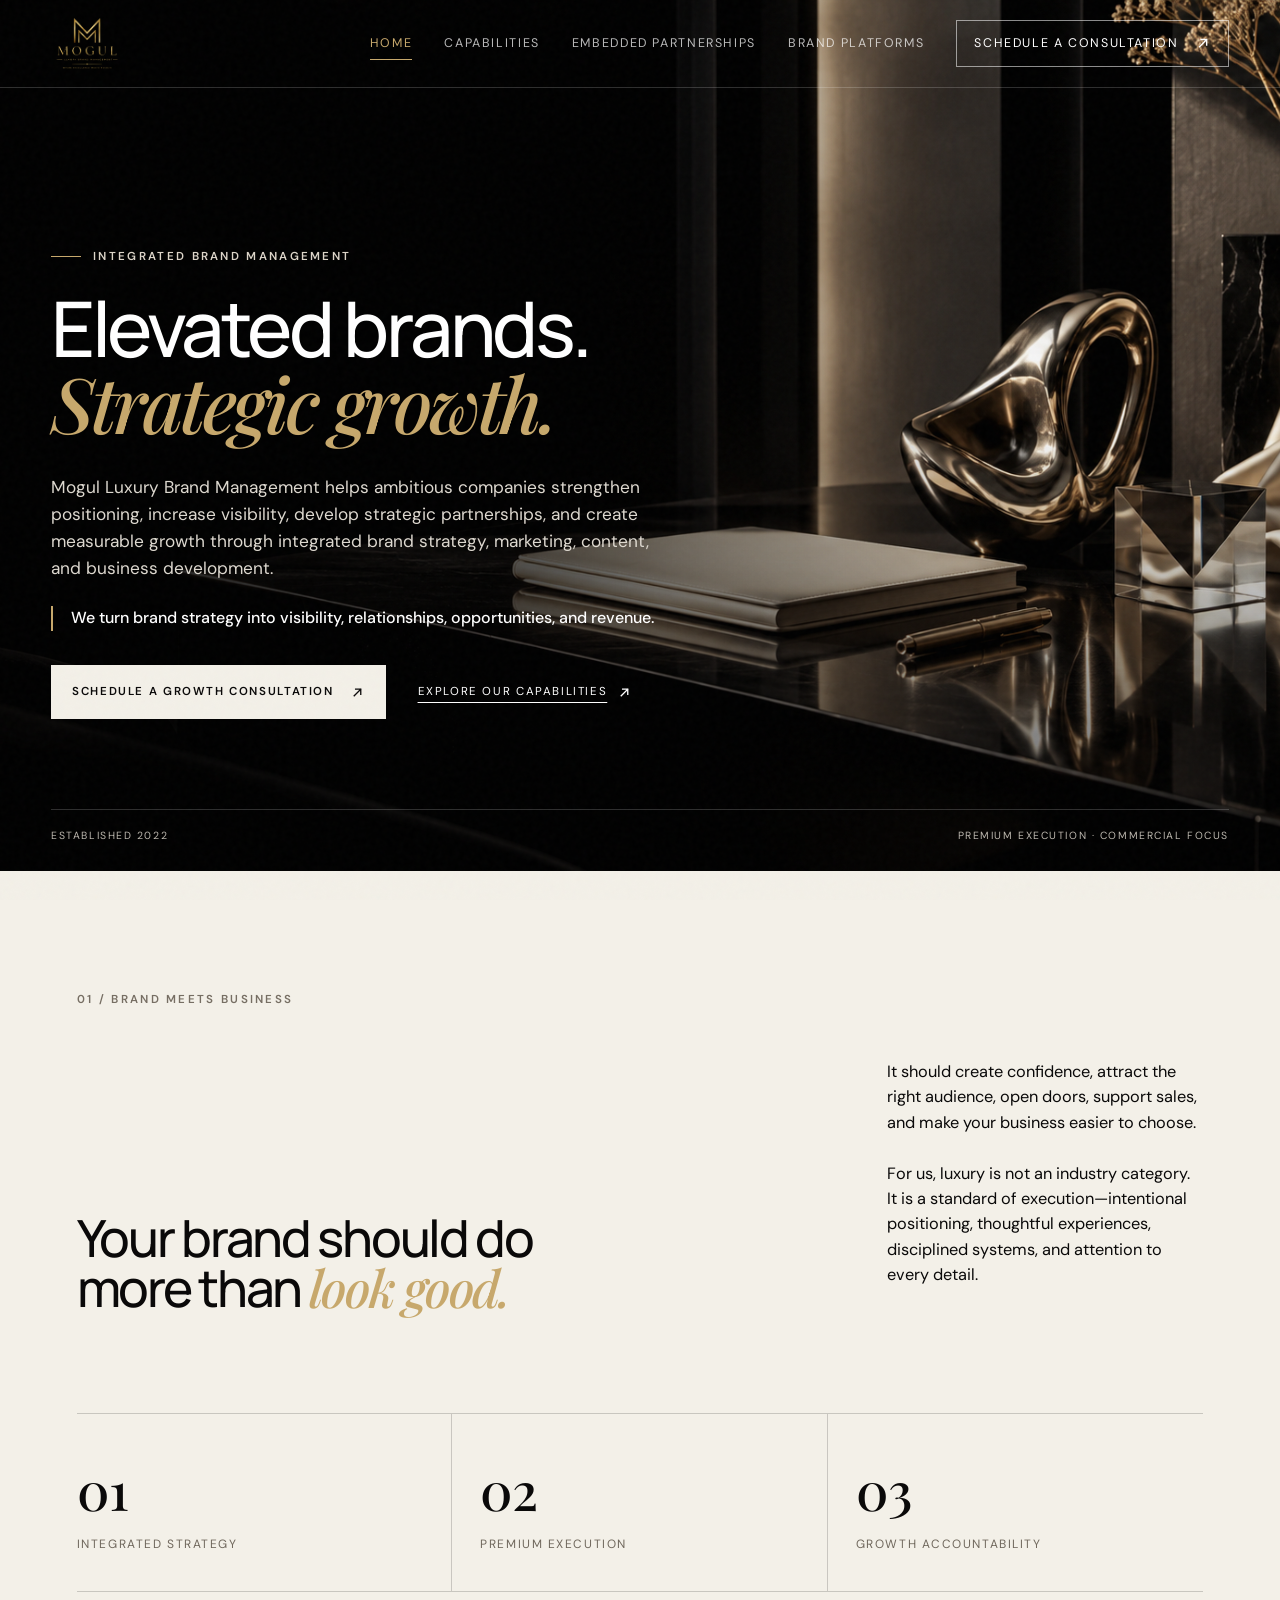
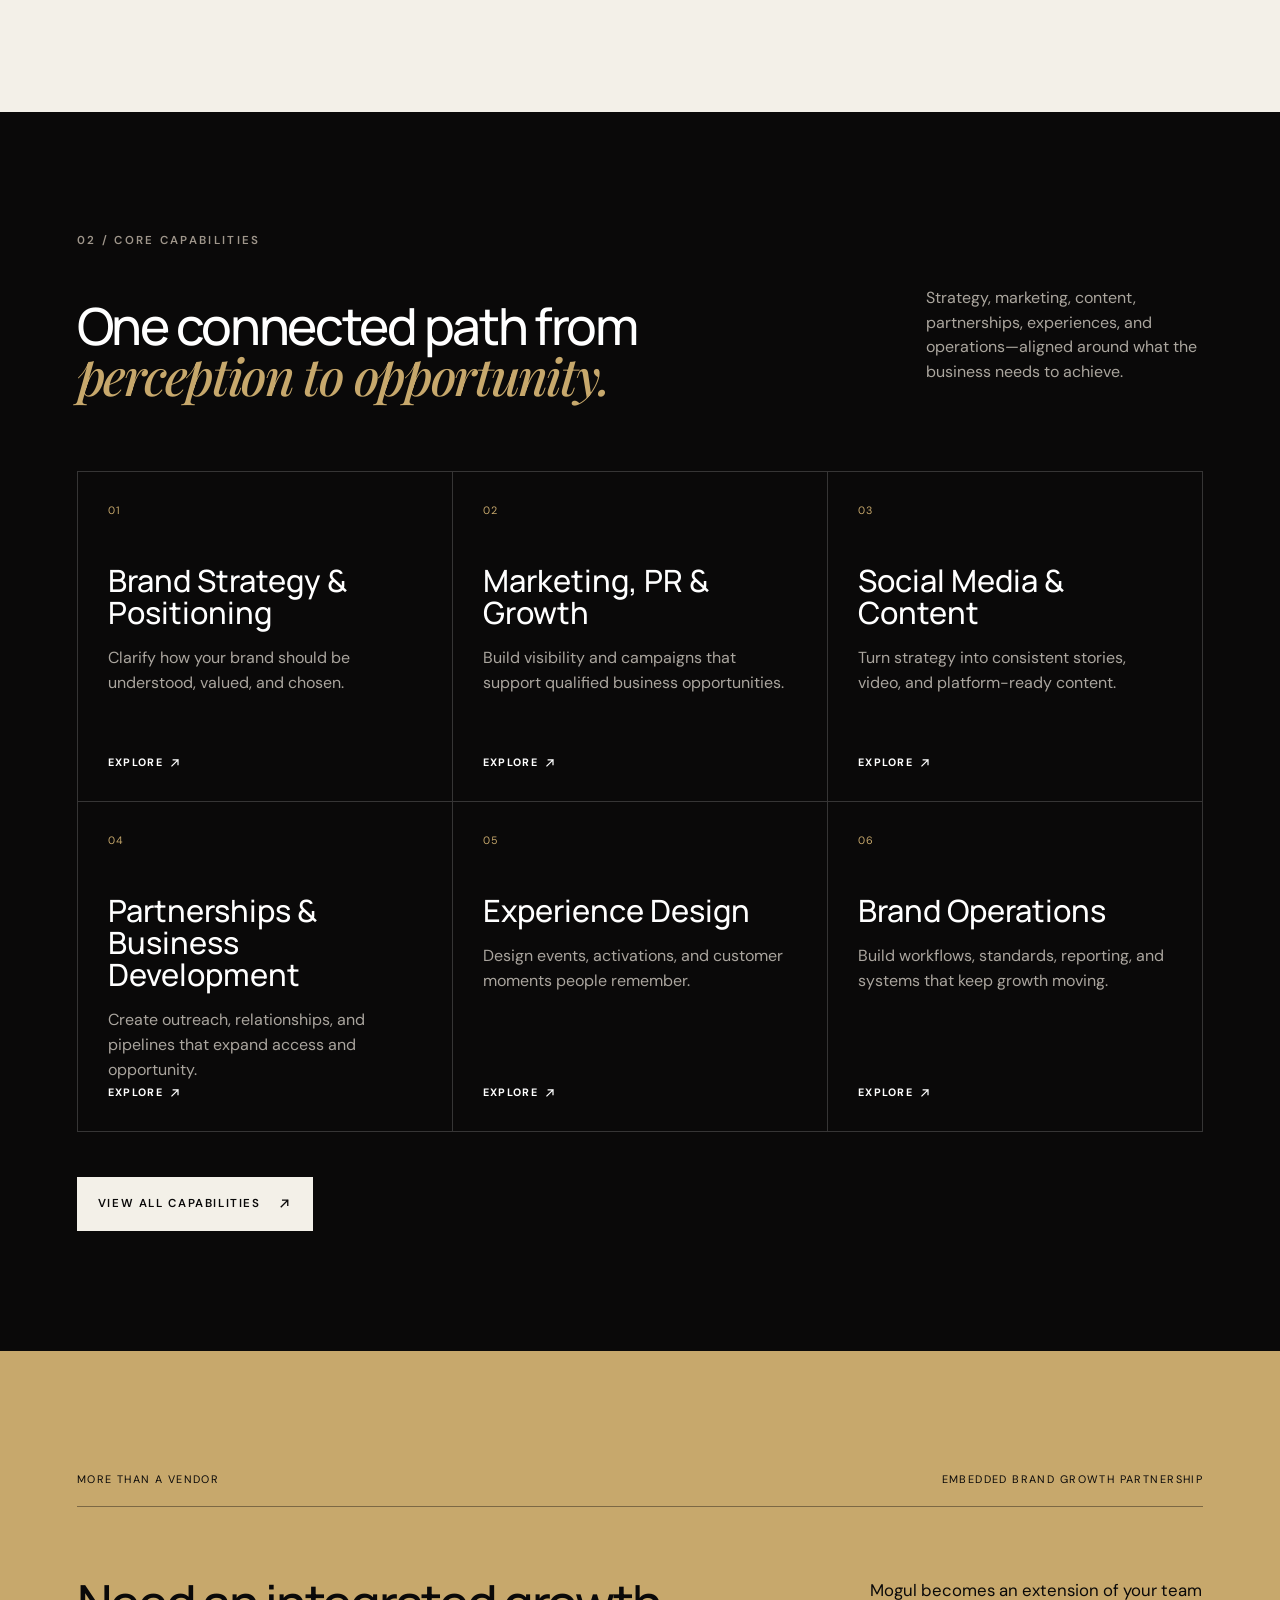
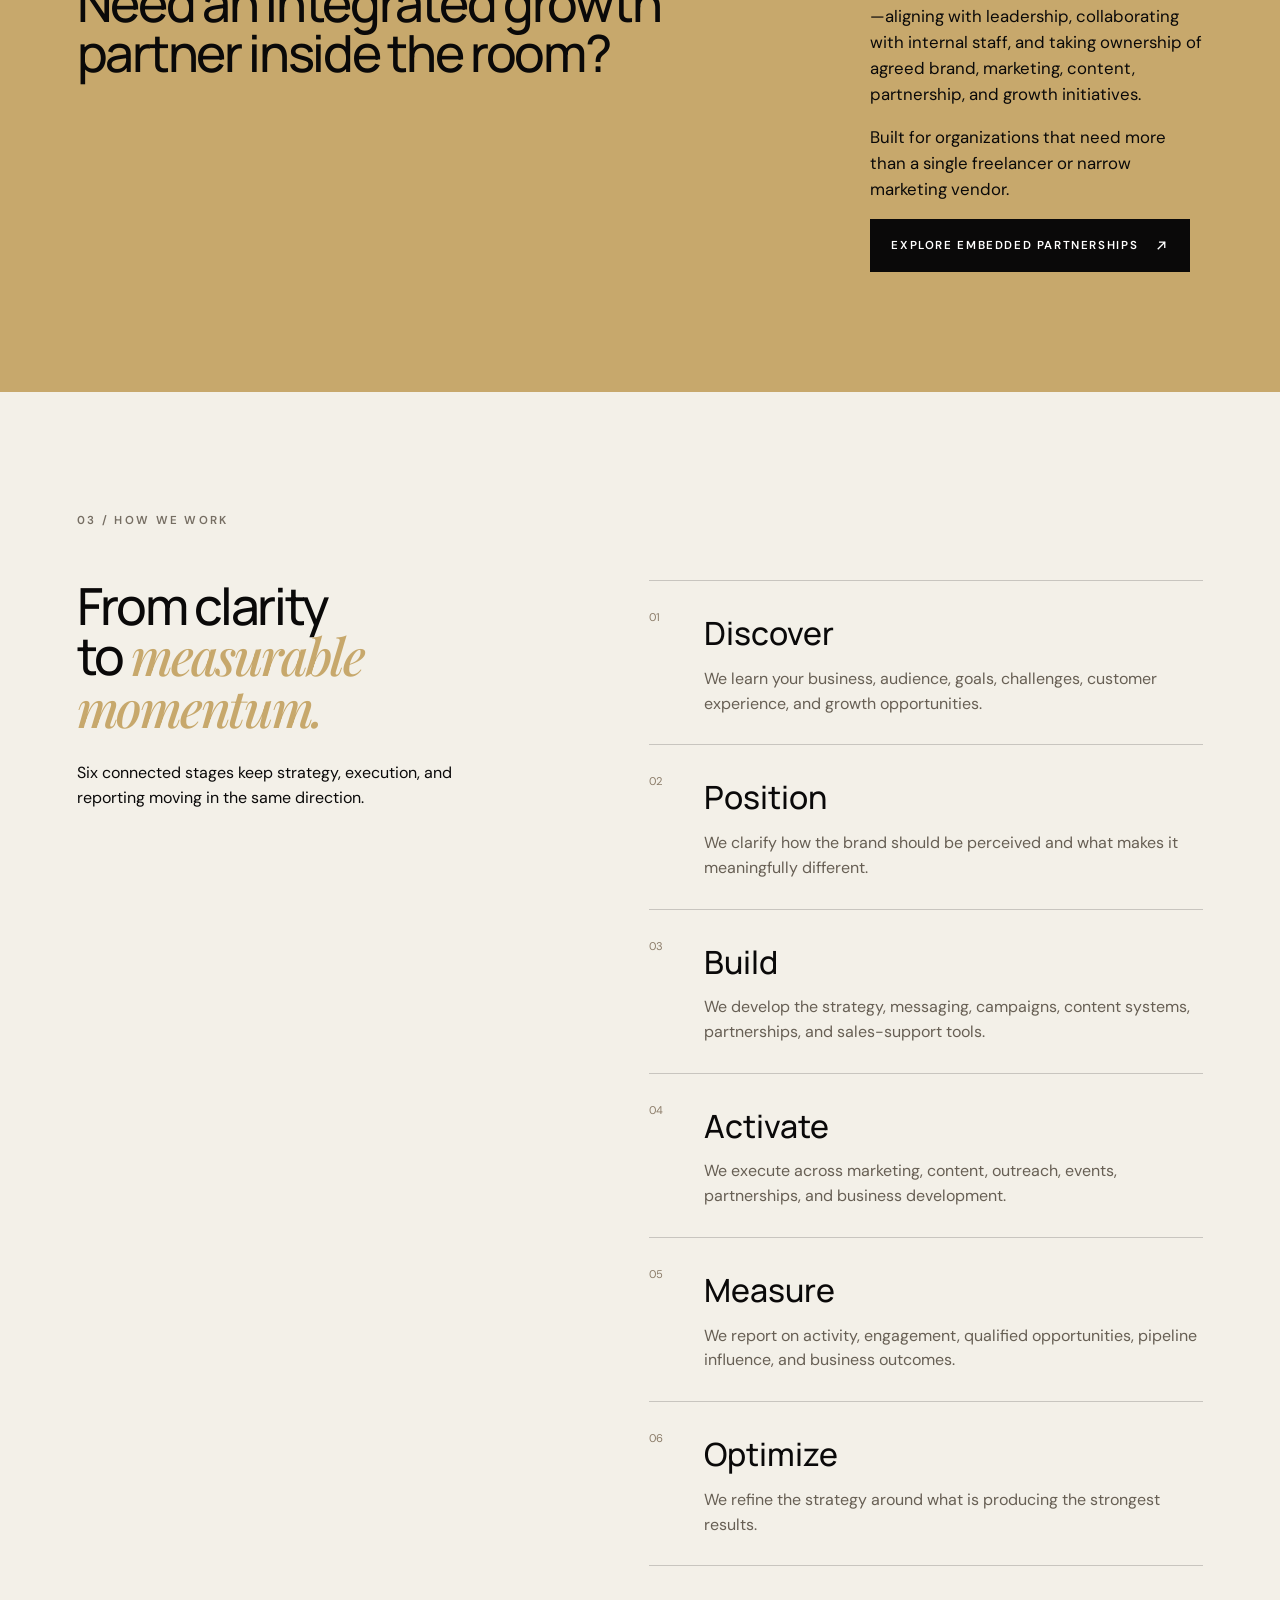
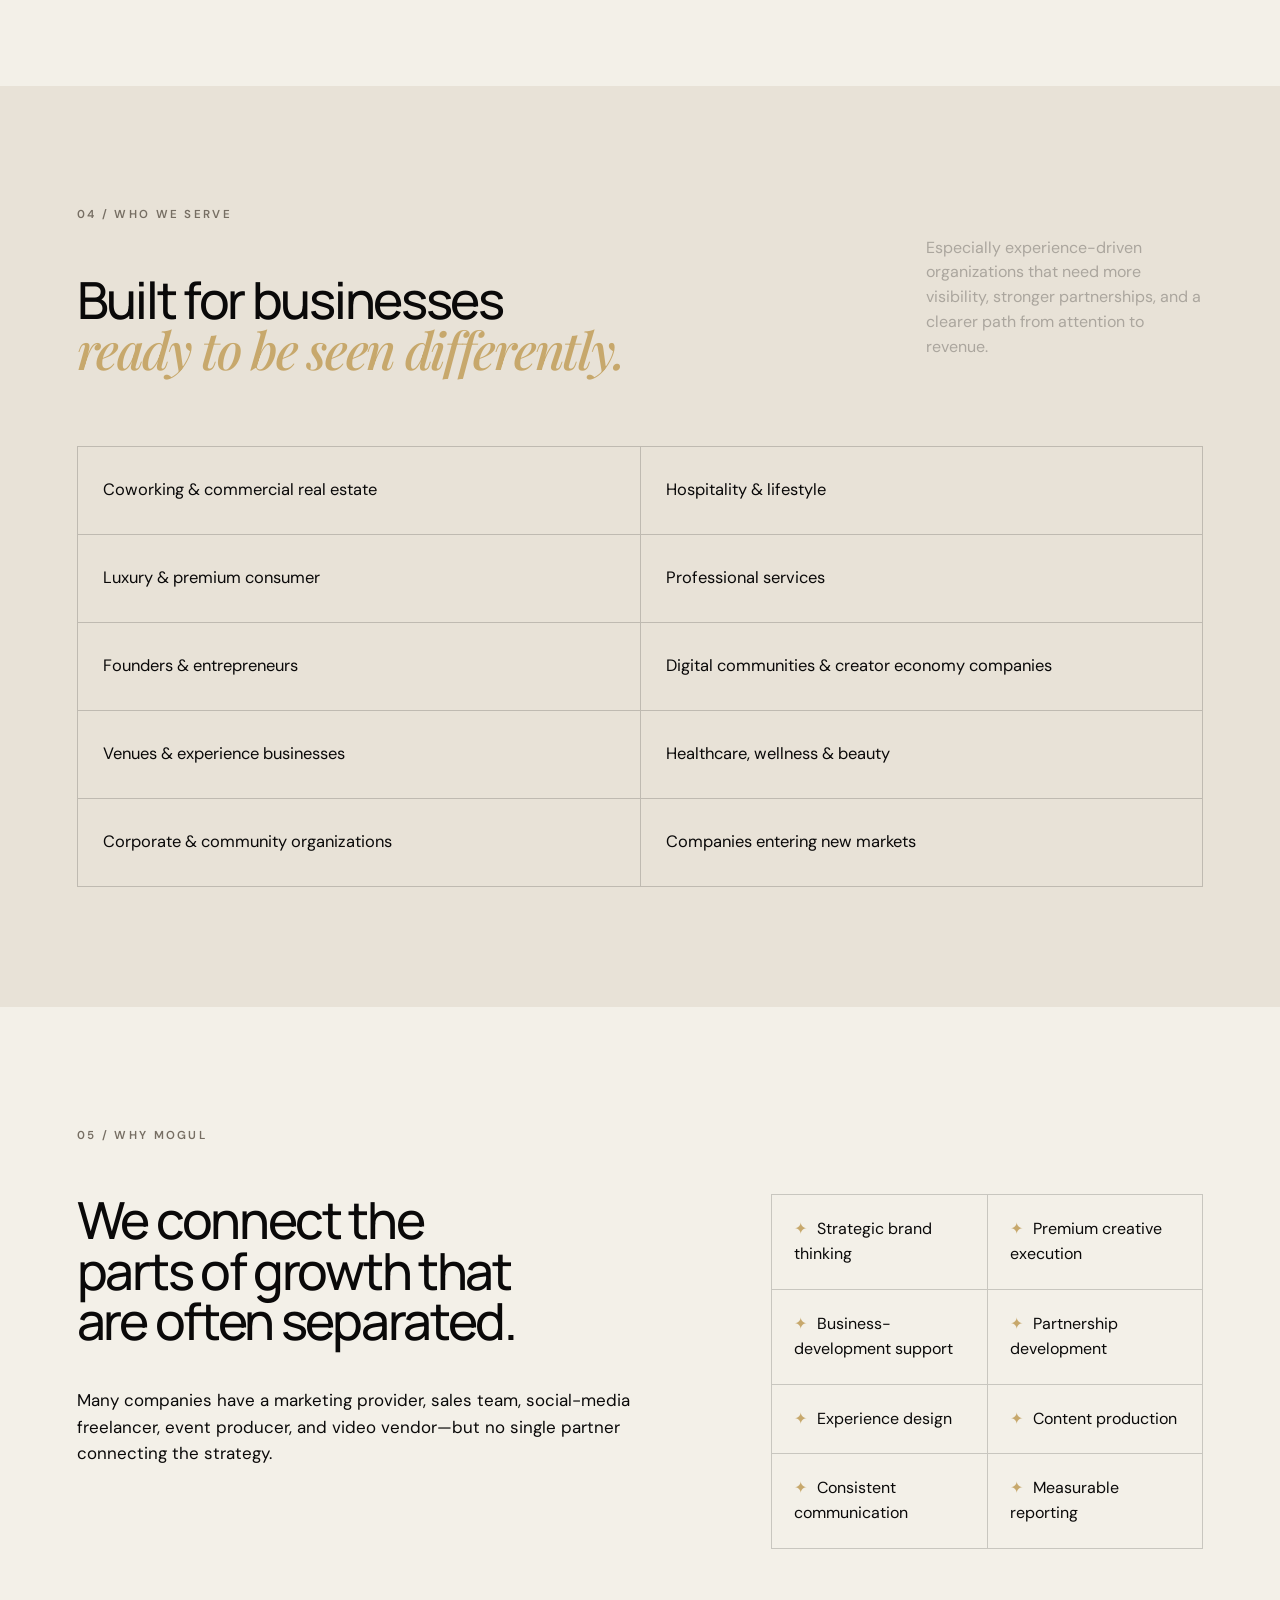
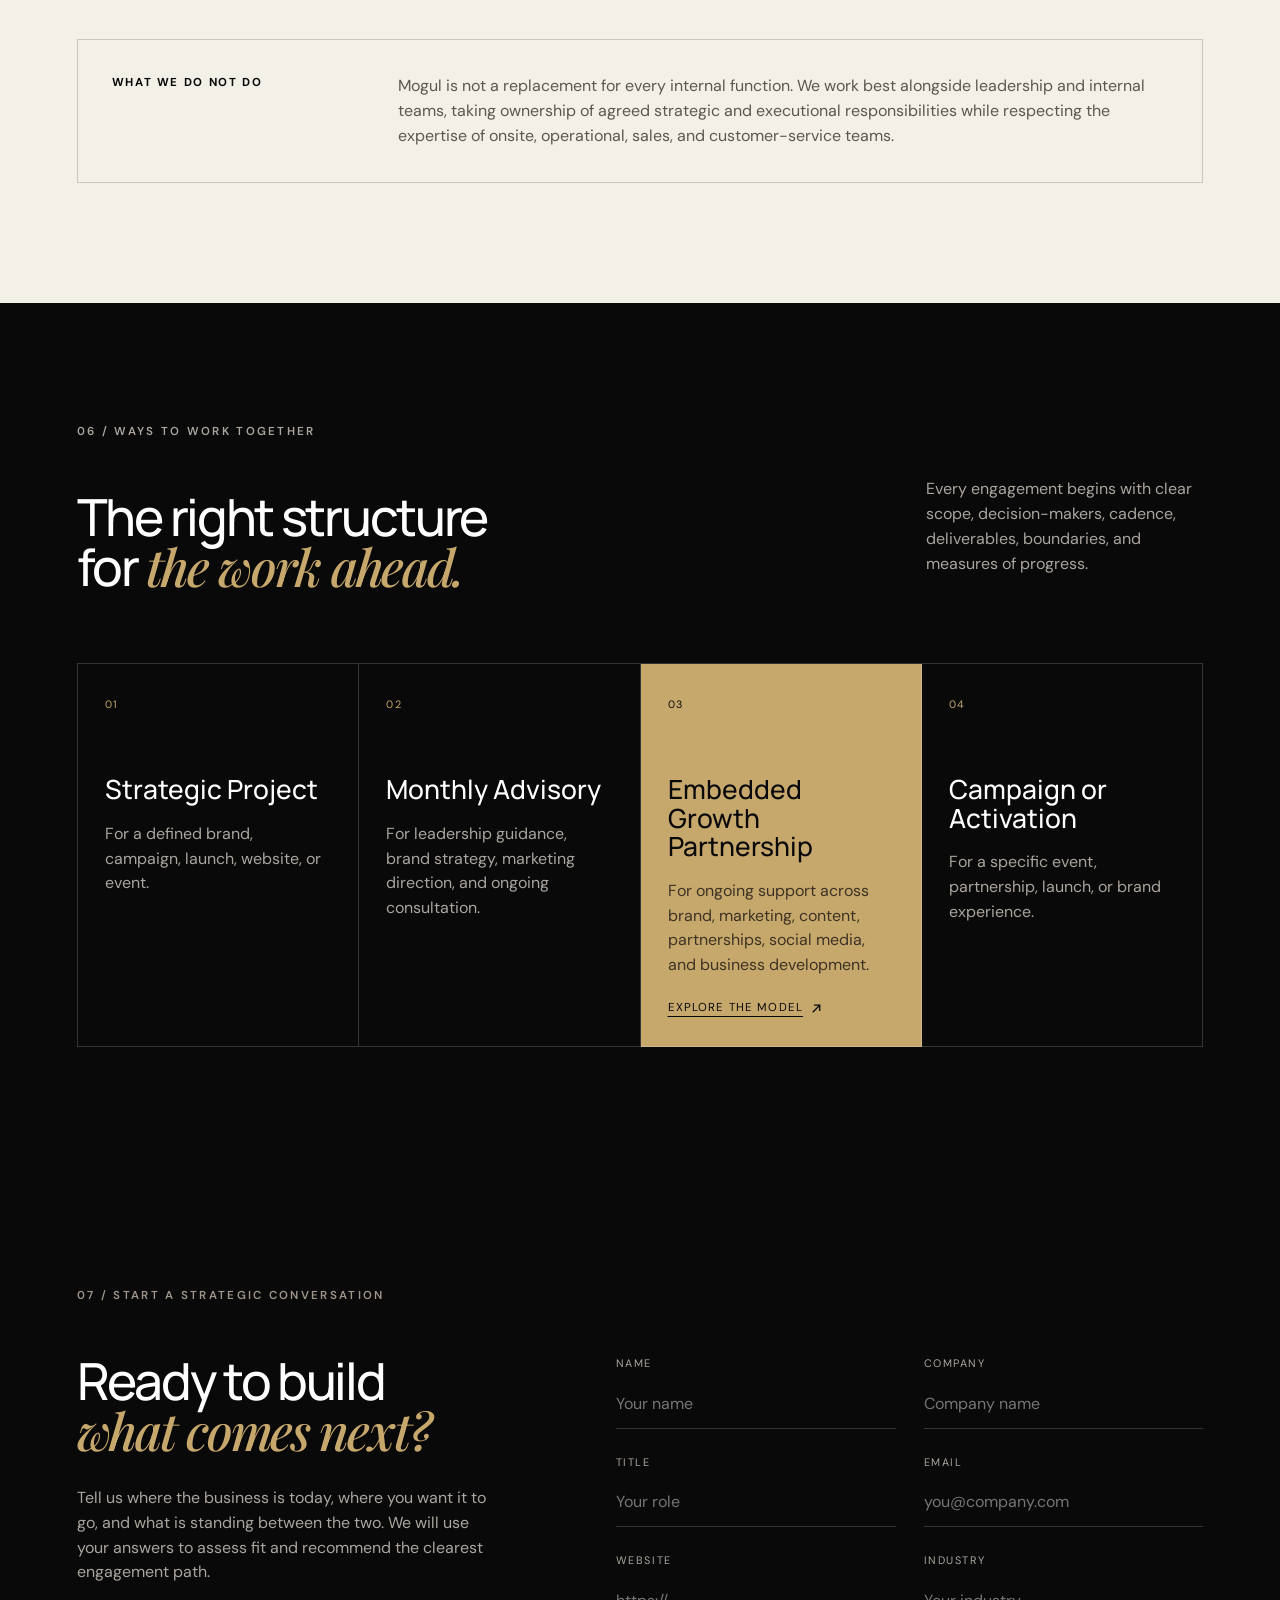
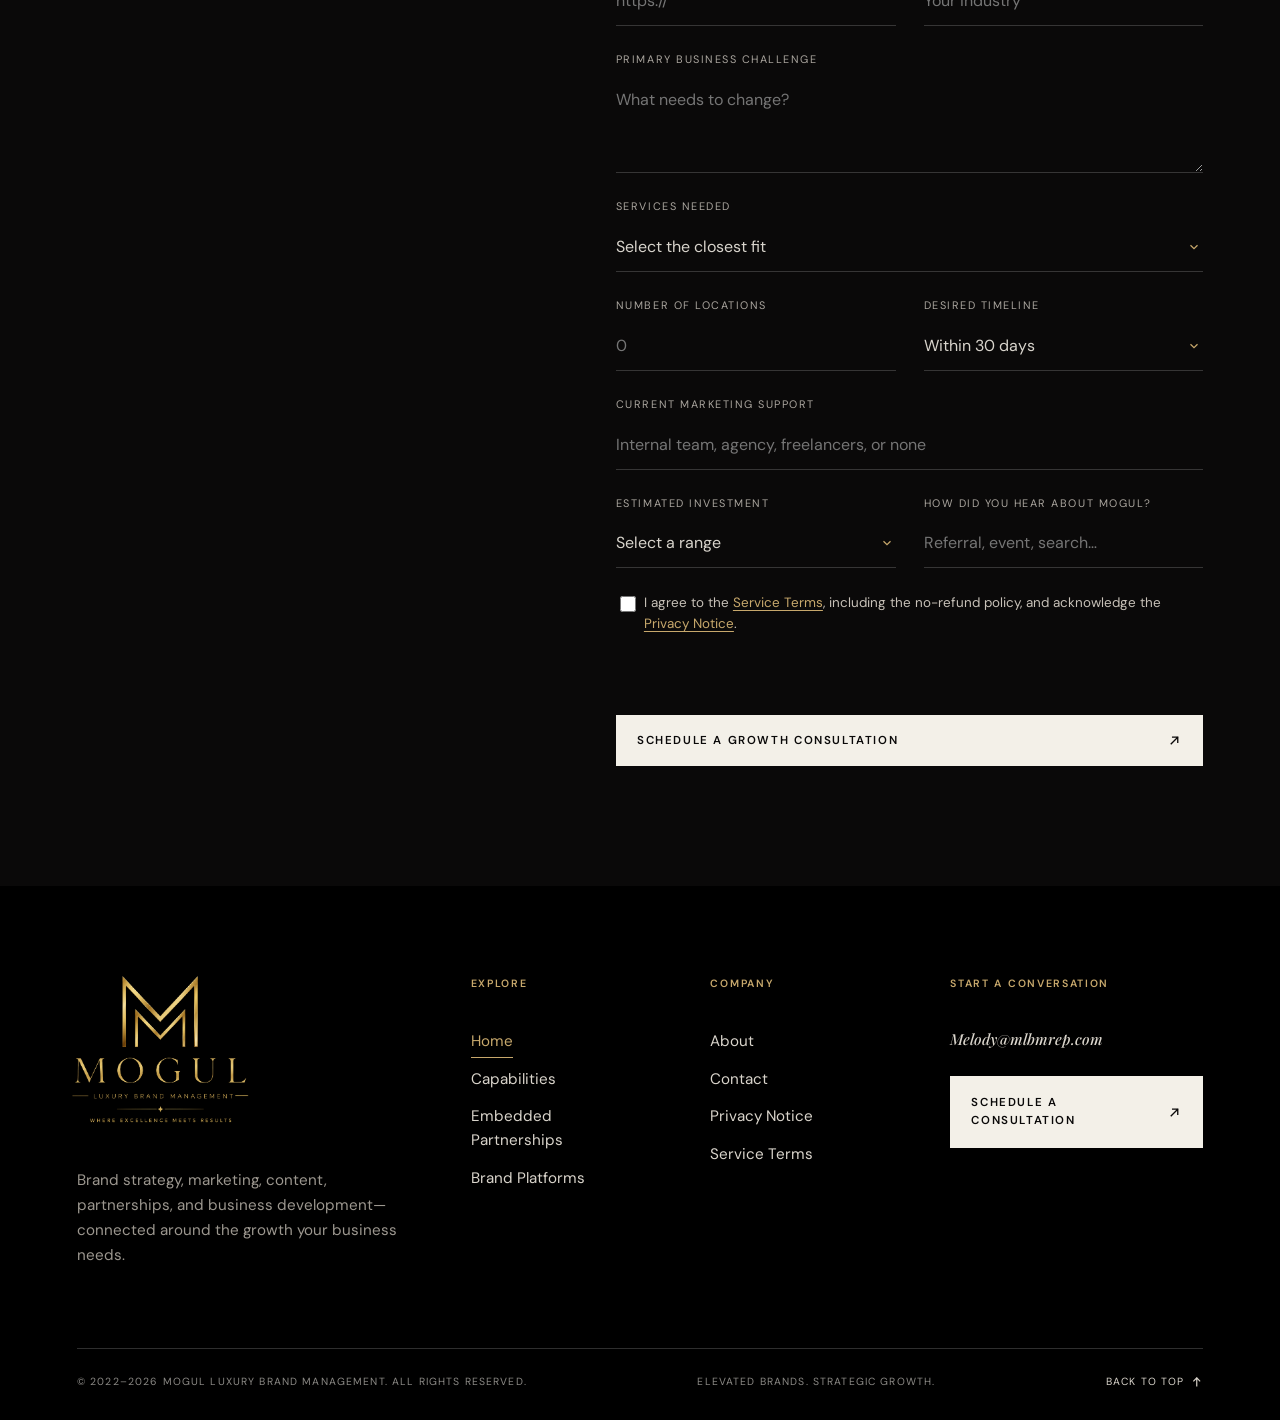
==== commit 3ab40e2f: "Design Changed" ====
--- a/index.html
+++ b/index.html
@@ -8,19 +8,19 @@
   <link rel="preconnect" href="https://fonts.googleapis.com">
   <link rel="preconnect" href="https://fonts.gstatic.com" crossorigin>
   <link href="https://fonts.googleapis.com/css2?family=DM+Sans:wght@400;500;600&family=Manrope:wght@400;500;600&family=Playfair+Display:ital,wght@0,500;1,500&display=swap" rel="stylesheet">
-  <link rel="icon" type="image/svg+xml" href="data:image/svg+xml,%3Csvg xmlns='http://www.w3.org/2000/svg' viewBox='0 0 64 64'%3E%3Crect width='64' height='64' rx='12' fill='%23090808'/%3E%3Cpath d='M12 45V19h7l13 14 13-14h7v26h-8V30L32 43 20 30v15z' fill='%23c7a86c'/%3E%3C/svg%3E">
+  <link rel="icon" href="favicon.ico" sizes="48x48">
+  <link rel="icon" type="image/png" sizes="32x32" href="assets/favicon-32.png">
+  <link rel="apple-touch-icon" href="assets/apple-touch-icon.png">
+  <meta name="theme-color" content="#000000">
   <script>document.documentElement.classList.add("js")</script>
-  <link rel="stylesheet" href="assets/styles.css?v=3">
+  <link rel="stylesheet" href="assets/styles.css?v=4">
 </head>
 <body>
   <div class="grain" aria-hidden="true"></div>
   <header class="site-header" id="top">
-    <a class="brand" href="#top" aria-label="MLBM home"><img class="brand-logo" src="assets/mlbm-logo.png" alt="Mogul Luxury Brand Management"></a>
-    <button class="menu-toggle" aria-expanded="false" aria-controls="site-nav"><span></span><span></span><span class="sr-only">Menu</span></button>
-    <nav id="site-nav" aria-label="Main navigation">
-      <a href="#about">About</a><a href="capabilities.html">Capabilities</a><a href="embedded-partnerships.html">Embedded Partnerships</a><a href="roster.html">Brand Platforms</a>
-      <a class="nav-cta" href="#contact">Schedule a consultation <span class="arrow"><svg class="ico ico--ne" viewBox="0 0 16 16" aria-hidden="true" focusable="false"><g class="ico-a"><path d="M4.5 11.5l7-7M6 4.5h5.5V10"/></g><g class="ico-b"><path d="M4.5 11.5l7-7M6 4.5h5.5V10"/></g></svg></span></a>
-    </nav>
+    <a class="brand" href="#top" aria-label="MLBM home"><img class="brand-logo" src="assets/mlbm-logo.png" alt="Mogul Luxury Brand Management" width="155" height="72"></a>
+    <button class="menu-toggle" type="button" aria-expanded="false" aria-controls="site-nav"><span></span><span></span><span class="sr-only">Menu</span></button>
+    <nav id="site-nav" aria-label="Main navigation"><a href="#top" aria-current="page">Home</a><a href="capabilities.html">Capabilities</a><a href="embedded-partnerships.html">Embedded Partnerships</a><a href="roster.html">Brand Platforms</a><a class="nav-cta" href="#contact">Schedule a consultation <span class="arrow"><svg class="ico ico--ne" viewBox="0 0 16 16" aria-hidden="true" focusable="false"><g class="ico-a"><path d="M4.5 11.5l7-7M6 4.5h5.5V10"/></g><g class="ico-b"><path d="M4.5 11.5l7-7M6 4.5h5.5V10"/></g></svg></span></a></nav>
   </header>
   <main>
     <section class="hero growth-hero">
@@ -94,12 +94,23 @@
           <div class="form-row"><label>Estimated investment<select name="investment_range" required><option value="" selected disabled>Select a range</option><option>Under $5,000</option><option>$5,000–$15,000</option><option>$15,000–$35,000</option><option>$35,000–$75,000</option><option>$75,000+</option><option>Not determined</option></select></label><label>How did you hear about Mogul?<input name="referral_source" placeholder="Referral, event, search…"></label></div>
           <label class="consent"><input type="checkbox" name="terms_accepted" value="Yes" required> <span>I agree to the <a href="terms.html">Service Terms</a>, including the no-refund policy, and acknowledge the <a href="privacy.html">Privacy Notice</a>.</span></label>
           <p class="form-status" role="status" aria-live="polite"></p>
-          <button class="button button-light" type="submit">Schedule a growth consultation <span class="arrow"><svg class="ico ico--ne" viewBox="0 0 16 16" aria-hidden="true" focusable="false"><g class="ico-a"><path d="M4.5 11.5l7-7M6 4.5h5.5V10"/></g><g class="ico-b"><path d="M4.5 11.5l7-7M6 4.5h5.5V10"/></g></svg></span></button>
+          <button class="button button-light form-submit" type="submit"><span class="btn-label">Schedule a growth consultation</span><span class="arrow"><svg class="ico ico--ne" viewBox="0 0 16 16" aria-hidden="true" focusable="false"><g class="ico-a"><path d="M4.5 11.5l7-7M6 4.5h5.5V10"/></g><g class="ico-b"><path d="M4.5 11.5l7-7M6 4.5h5.5V10"/></g></svg></span><span class="btn-spinner" aria-hidden="true"><svg viewBox="0 0 24 24" focusable="false"><circle cx="12" cy="12" r="9" pathLength="100"/></svg></span><span class="btn-progress" aria-hidden="true"></span></button>
         </form>
       </div>
     </section>
   </main>
-  <footer><div class="footer-brand"><img class="footer-logo" src="assets/mlbm-logo.png" alt="Mogul Luxury Brand Management"></div><div class="footer-links"><a href="#about">About</a><a href="capabilities.html">Capabilities</a><a href="embedded-partnerships.html">Embedded Partnerships</a><a href="roster.html">Brand Platforms</a><a href="#contact">Contact</a><a href="privacy.html">Privacy</a><a href="terms.html">Terms</a></div><div class="footer-bottom"><span>© 2022–2026 MLBM. All rights reserved.</span><span>Elevated Brands. Strategic Growth.</span><a href="#top">Back to top <span class="arrow"><svg class="ico ico--up" viewBox="0 0 16 16" aria-hidden="true" focusable="false"><g class="ico-a"><path d="M8 13V3.5M4.5 7 8 3.5 11.5 7"/></g><g class="ico-b"><path d="M8 13V3.5M4.5 7 8 3.5 11.5 7"/></g></svg></span></a></div></footer>
-  <script src="assets/site.js?v=3"></script>
+  <footer class="site-footer">
+    <div class="footer-top">
+      <div class="footer-intro">
+        <a class="footer-logo-link" href="#top" aria-label="MLBM home"><img class="footer-logo" src="assets/mlbm-logo.png" alt="Mogul Luxury Brand Management" width="300" height="300" loading="lazy"></a>
+        <p>Brand strategy, marketing, content, partnerships, and business development—connected around the growth your business needs.</p>
+      </div>
+      <nav class="footer-col" aria-label="Explore"><p class="footer-heading">Explore</p><a href="#top" aria-current="page">Home</a><a href="capabilities.html">Capabilities</a><a href="embedded-partnerships.html">Embedded Partnerships</a><a href="roster.html">Brand Platforms</a></nav>
+      <nav class="footer-col" aria-label="Company"><p class="footer-heading">Company</p><a href="#about">About</a><a href="#contact">Contact</a><a href="privacy.html">Privacy Notice</a><a href="terms.html">Service Terms</a></nav>
+      <div class="footer-col footer-contact"><p class="footer-heading">Start a conversation</p><a class="footer-email" href="mailto:Melody@mlbmrep.com">Melody@mlbmrep.com</a><a class="button button-light" href="#contact">Schedule a consultation <span class="arrow"><svg class="ico ico--ne" viewBox="0 0 16 16" aria-hidden="true" focusable="false"><g class="ico-a"><path d="M4.5 11.5l7-7M6 4.5h5.5V10"/></g><g class="ico-b"><path d="M4.5 11.5l7-7M6 4.5h5.5V10"/></g></svg></span></a></div>
+    </div>
+    <div class="footer-bottom"><span>© 2022–2026 Mogul Luxury Brand Management. All rights reserved.</span><span>Elevated Brands. Strategic Growth.</span><a href="#top">Back to top <span class="arrow"><svg class="ico ico--up" viewBox="0 0 16 16" aria-hidden="true" focusable="false"><g class="ico-a"><path d="M8 13V3.5M4.5 7 8 3.5 11.5 7"/></g><g class="ico-b"><path d="M8 13V3.5M4.5 7 8 3.5 11.5 7"/></g></svg></span></a></div>
+  </footer>
+  <script src="assets/site.js?v=4"></script>
 </body>
 </html>
--- a/assets/styles.css
+++ b/assets/styles.css
@@ -1,159 +1,2452 @@
-:root{--ink:#0a0909;--ivory:#f3f0e8;--paper:#e8e2d7;--gold:#c7a86c;--line:rgba(10,9,9,.18);--white-line:rgba(255,255,255,.18)}*{box-sizing:border-box}html{scroll-behavior:smooth}body{margin:0;background:var(--ivory);color:var(--ink);font-family:"DM Sans",sans-serif;font-size:16px;line-height:1.55;overflow-x:hidden}.grain{position:fixed;inset:0;pointer-events:none;z-index:10;opacity:.045;background-image:url("data:image/svg+xml,%3Csvg viewBox='0 0 180 180' xmlns='http://www.w3.org/2000/svg'%3E%3Cfilter id='n'%3E%3CfeTurbulence type='fractalNoise' baseFrequency='.9' numOctaves='3' stitchTiles='stitch'/%3E%3C/filter%3E%3Crect width='100%25' height='100%25' filter='url(%23n)' opacity='.55'/%3E%3C/svg%3E")}.sr-only{position:absolute;width:1px;height:1px;padding:0;margin:-1px;overflow:hidden;clip:rect(0,0,0,0);white-space:nowrap;border:0}.site-header{height:88px;padding:0 4vw;position:absolute;top:0;left:0;right:0;display:flex;align-items:center;justify-content:space-between;z-index:5;border-bottom:1px solid var(--white-line);color:white}.brand{display:flex;gap:13px;align-items:center;color:inherit;text-decoration:none}.monogram{font-family:"Playfair Display",serif;font-style:italic;font-size:2rem;line-height:1;color:var(--gold)}.brand-name{text-transform:uppercase;font-size:.68rem;letter-spacing:.15em;line-height:1.25;font-weight:600}.site-header nav{display:flex;align-items:center;gap:32px}.site-header nav a{color:white;text-decoration:none;font-size:.78rem;text-transform:uppercase;letter-spacing:.13em}.site-header nav a:not(.nav-cta){opacity:.72;transition:.2s}.site-header nav a:hover{opacity:1}.nav-cta{border:1px solid rgba(255,255,255,.55);padding:13px 17px}.nav-cta span,.button span{margin-left:16px}.menu-toggle{display:none;background:none;border:0;padding:12px}.hero{height:min(900px,100vh);min-height:720px;background:var(--ink);color:white;position:relative;display:flex;align-items:flex-end;isolation:isolate}.hero-art{position:absolute;inset:0;background-image:url("hero-editorial.png");background-size:cover;background-position:center;z-index:-2}.hero-shade{position:absolute;inset:0;background:linear-gradient(90deg,rgba(0,0,0,.9) 0%,rgba(0,0,0,.6) 42%,rgba(0,0,0,.04) 75%),linear-gradient(0deg,rgba(0,0,0,.65) 0%,transparent 50%);z-index:-1}.hero-content{padding:0 4vw 9.5rem;width:min(920px,72vw)}.eyebrow,.section-label{text-transform:uppercase;letter-spacing:.2em;font-size:.72rem;font-weight:600}.eyebrow{display:flex;align-items:center;gap:12px;color:#ddd5c9}.eyebrow span{width:30px;height:1px;background:var(--gold)}h1,h2,h3,p{margin-top:0}h1,h2{font-family:"Manrope",sans-serif;letter-spacing:-.045em;line-height:.98}h2{font-size:clamp(2rem,5vw,5rem)}h1{font-size:clamp(3rem,7vw,7rem);font-weight:500;margin:24px 0 32px}h1 em,h2 em{font-family:"Playfair Display",serif;font-weight:500;color:var(--gold)}.hero-copy{font-size:1.08rem;max-width:620px;color:#ded9d0;margin-bottom:35px}.hero-actions{display:flex;align-items:center;gap:32px}.button{display:inline-flex;align-items:center;justify-content:space-between;min-width:215px;padding:17px 20px;text-transform:uppercase;letter-spacing:.14em;font-size:.72rem;font-weight:600;text-decoration:none;border:1px solid;cursor:pointer;font-family:inherit}.button-light{background:var(--ivory);border-color:var(--ivory);color:var(--ink)}.button-dark{background:var(--ink);border-color:var(--ink);color:white}.text-link{color:white;text-transform:uppercase;font-size:.72rem;letter-spacing:.14em;text-underline-offset:7px}.text-link span{margin-left:10px}.hero-foot{position:absolute;left:4vw;right:4vw;bottom:27px;padding-top:19px;border-top:1px solid var(--white-line);display:flex;justify-content:space-between;text-transform:uppercase;font-size:.65rem;letter-spacing:.15em;color:#bdb8af}.section-pad{padding:120px 6vw}.section-label{color:#766e63;margin-bottom:50px}.statement-grid{display:grid;grid-template-columns:1.65fr .75fr;gap:9vw;align-items:end}.statement h2,.section-head h2,.process-title h2,.contact h2{font-weight:500;margin-bottom:0}.statement-copy{font-size:1.02rem}.statement-copy p{margin-bottom:26px}.proof-row{display:grid;grid-template-columns:repeat(3,1fr);margin-top:100px;border-top:1px solid var(--line);border-bottom:1px solid var(--line)}.proof-row div{padding:35px 28px;border-right:1px solid var(--line)}.proof-row div:first-child{padding-left:0}.proof-row div:last-child{border:0}.proof-row strong{font-family:"Playfair Display",serif;font-size:3.3rem;font-weight:500;display:block}.proof-row span{font-size:.75rem;text-transform:uppercase;letter-spacing:.13em;color:#6f675c}.services{background:var(--ink);color:white}.services .section-label{color:#9f968b}.section-head{display:grid;grid-template-columns:1.3fr .5fr;align-items:end;gap:10vw;margin-bottom:70px}.section-head p:last-child{color:#aba69e;max-width:390px}.service-list{border-top:1px solid var(--white-line)}.service-card{display:grid;grid-template-columns:70px 1fr 50px;gap:20px;align-items:start;padding:35px 0;border-bottom:1px solid var(--white-line)}.service-no{font-size:.7rem;color:var(--gold);letter-spacing:.12em;padding-top:9px}.service-card h3{font-family:"Manrope";font-size:clamp(1.5rem,2.5vw,2.6rem);font-weight:500;margin-bottom:9px}.service-card p{max-width:660px;color:#aca79f;margin:0}.service-mark{font-size:1.5rem;color:var(--gold);text-align:right}.signature{background:var(--gold);padding-top:70px;padding-bottom:70px}.signature-inner{border:1px solid rgba(10,9,9,.38);padding:70px;text-align:center;position:relative}.signature .section-label{color:#4d3b21;margin-bottom:22px}.mini{font-family:"Playfair Display",serif;font-style:italic}.signature h2{font-family:"Playfair Display",serif;font-weight:500;letter-spacing:-.055em;margin:22px 0 12px}.signature sup{font-family:"DM Sans";font-size:.9rem;vertical-align:top;letter-spacing:0}.signature-lede{font-size:1.1rem;max-width:570px;margin:0 auto 35px}.deliverables{display:flex;flex-wrap:wrap;justify-content:center;gap:10px;margin-bottom:38px}.deliverables span{border:1px solid rgba(10,9,9,.3);border-radius:100px;padding:9px 15px;font-size:.74rem;text-transform:uppercase;letter-spacing:.08em}.process-layout{display:grid;grid-template-columns:.8fr 1fr;gap:10vw}.process-title{position:sticky;top:60px;align-self:start}.process-title p{max-width:390px;margin-top:28px}.steps{list-style:none;padding:0;margin:0}.steps li{display:grid;grid-template-columns:55px 1fr;border-top:1px solid var(--line);padding:35px 0}.steps li:last-child{border-bottom:1px solid var(--line)}.steps li>span{color:#8b7c69;font-size:.7rem}.steps h3{font-family:"Manrope";font-size:2rem;font-weight:500;margin-bottom:8px}.steps p{margin:0;color:#675f54}.fit{background:var(--paper)}.fit-card{background:var(--ivory);padding:7vw;border-left:7px solid var(--gold)}.fit-card h2{font-weight:500;max-width:1100px;margin-bottom:70px}.fit-points{display:grid;grid-template-columns:repeat(3,1fr);gap:30px}.fit-points span{border-top:1px solid var(--line);padding-top:20px}.fit-points span::before{content:"✦";color:var(--gold);margin-right:12px}.contact{background:var(--ink);color:white}.contact .section-label{color:#9f968b}.contact-grid{display:grid;grid-template-columns:1fr .7fr;gap:10vw}.contact-grid>div>p{max-width:520px;color:#aaa59e;margin-top:30px}.inquiry-form{display:grid;gap:22px}.inquiry-form label{display:grid;gap:8px;text-transform:uppercase;letter-spacing:.14em;font-size:.68rem;color:#aaa59e}.inquiry-form input,.inquiry-form select,.inquiry-form textarea{appearance:none;background:transparent;border:0;border-bottom:1px solid var(--white-line);color:white;padding:12px 0;font:400 1rem/1.5 "DM Sans";border-radius:0}.inquiry-form select{color:#d8d4cc}.inquiry-form option{color:var(--ink)}.inquiry-form textarea{resize:vertical}.inquiry-form input:focus,.inquiry-form select:focus,.inquiry-form textarea:focus{outline:0;border-color:var(--gold)}.inquiry-form .button{margin-top:10px}.form-status{min-height:24px;color:var(--gold);font-size:.85rem}footer{background:#050505;color:white;padding:80px 6vw 28px}.footer-brand{display:flex;gap:18px;align-items:flex-start}.footer-brand .monogram{font-size:4rem}.footer-brand h2{font-family:"Manrope";font-weight:500;margin:0}.footer-links{display:flex;gap:30px;margin:65px 0}.footer-links a,.footer-bottom a{color:white;text-decoration:none}.footer-links a{text-transform:uppercase;letter-spacing:.13em;font-size:.72rem}.footer-bottom{border-top:1px solid var(--white-line);padding-top:25px;display:flex;justify-content:space-between;font-size:.65rem;text-transform:uppercase;letter-spacing:.11em;color:#8b8985}.reveal{opacity:0;transform:translateY(24px);transition:opacity .75s ease,transform .75s ease}.reveal.visible{opacity:1;transform:none}
-@media (max-width:800px){.site-header{height:74px}.menu-toggle{display:grid;gap:5px;z-index:8}.menu-toggle span:not(.sr-only){display:block;width:26px;height:1px;background:#fff}.site-header nav{display:none;position:fixed;inset:0;background:var(--ink);flex-direction:column;justify-content:center;gap:30px}.site-header nav.open{display:flex}.site-header nav a{font-size:1rem}.nav-cta{margin-top:20px}.hero{min-height:720px}.hero-art{background-position:62% center;opacity:.7}.hero-shade{background:linear-gradient(90deg,rgba(0,0,0,.9),rgba(0,0,0,.35)),linear-gradient(0deg,rgba(0,0,0,.75),transparent)}.hero-content{width:auto;padding:0 6vw 8.5rem}.hero-copy{font-size:1rem}.hero-actions{align-items:flex-start;flex-direction:column;gap:20px}.hero-foot{left:6vw;right:6vw}.hero-foot span:last-child{display:none}.section-pad{padding:80px 6vw}.statement-grid,.section-head,.process-layout,.contact-grid{grid-template-columns:1fr;gap:45px}.statement-grid{align-items:start}.proof-row{grid-template-columns:1fr;margin-top:65px}.proof-row div,.proof-row div:first-child{padding:22px 0;border-right:0;border-bottom:1px solid var(--line)}.proof-row div:last-child{border-bottom:0}.section-head{margin-bottom:45px}.service-card{grid-template-columns:38px 1fr 22px}.signature{padding:30px 4vw}.signature-inner{padding:55px 20px}.deliverables{gap:7px}.process-title{position:static}.fit-card{padding:55px 7vw}.fit-points{grid-template-columns:1fr}.footer-links{flex-wrap:wrap}.footer-bottom{gap:18px;flex-direction:column}.footer-bottom span:nth-child(2){display:none}}
-@media (prefers-reduced-motion:reduce){html{scroll-behavior:auto}.reveal{opacity:1;transform:none;transition:none}}
-.brand-logo{display:block;width:155px;height:72px;object-fit:contain;object-position:left center}.footer-logo{display:block;width:min(360px,76vw);height:auto}.consent{grid-template-columns:20px 1fr!important;align-items:start;text-transform:none!important;letter-spacing:0!important;font-size:.84rem!important;line-height:1.5;color:#c7c1b8!important}.consent input{appearance:auto!important;width:16px;height:16px;margin-top:3px;accent-color:var(--gold)}.consent a{color:var(--gold);text-underline-offset:3px}
-.form-status a{color:var(--gold);text-underline-offset:3px}
-.form-honey{display:none!important}.thanks-main{min-height:100vh;background:var(--ink);color:white;display:grid;place-items:center;padding:130px 6vw 70px}.thanks-card{width:min(850px,100%);border:1px solid var(--white-line);padding:clamp(40px,8vw,95px);text-align:center}.thanks-mark{font:500 4rem/1 "Playfair Display",serif;color:var(--gold)}.thanks-card h1{margin:25px 0}.thanks-card p{max-width:570px;margin:0 auto 35px;color:#bdb7ae;font-size:1.05rem}
-.legal-body{background:var(--ivory)}.legal-header{position:relative;background:var(--ink)}.legal-main{padding:90px 6vw 120px}.legal-hero{max-width:1000px;padding:70px 0 65px;border-bottom:1px solid var(--line)}.legal-hero h1{color:var(--ink);margin:18px 0 24px}.legal-hero p{max-width:720px;font-size:1.08rem;color:#60584e}.legal-effective{font-size:.72rem!important;text-transform:uppercase;letter-spacing:.13em;color:#82786c!important}.legal-layout{display:grid;grid-template-columns:230px minmax(0,760px);gap:9vw;padding-top:70px}.legal-nav{position:sticky;top:35px;align-self:start;border-top:1px solid var(--line)}.legal-nav a{display:block;padding:13px 0;border-bottom:1px solid var(--line);color:#655d53;text-decoration:none;font-size:.75rem;text-transform:uppercase;letter-spacing:.1em}.legal-content h2{line-height:1.12;margin:55px 0 17px}.legal-content h2:first-child{margin-top:0}.legal-content h3{font-family:"Manrope",sans-serif;font-size:1.12rem;margin:28px 0 10px}.legal-content p,.legal-content li{color:#4f4941}.legal-content ul{padding-left:20px}.legal-content li{margin-bottom:9px}.legal-callout{margin:32px 0;padding:24px;border-left:4px solid var(--gold);background:var(--paper)}.legal-callout strong{display:block;margin-bottom:6px}.legal-back{display:inline-block;margin-top:60px;color:var(--ink);text-transform:uppercase;letter-spacing:.12em;font-size:.74rem;text-underline-offset:5px}
-@media (max-width:800px){.brand-logo{width:115px;height:58px}.legal-main{padding-top:50px}.legal-hero{padding-top:35px}.legal-layout{grid-template-columns:1fr;gap:45px}.legal-nav{position:static}.footer-logo{width:250px}}
-.roster-hero{min-height:690px;background:var(--ink);color:white;padding:180px 6vw 75px;display:flex;flex-direction:column;justify-content:flex-end;position:relative;overflow:hidden}.roster-hero::after{content:"M";position:absolute;right:-.02em;bottom:-.35em;font:500 min(70vw,850px)/1 "Playfair Display",serif;font-style:italic;color:transparent;-webkit-text-stroke:1px rgba(199,168,108,.19);pointer-events:none}.roster-hero-inner{position:relative;z-index:1}.roster-hero h1{margin:18px 0 26px;max-width:1000px}.roster-hero-copy{max-width:610px;color:#bdb7ae;font-size:1.08rem}.roster-counts{display:flex;gap:55px;margin-top:60px}.roster-counts div{border-top:1px solid var(--white-line);padding-top:15px;min-width:170px}.roster-counts strong{font:500 2.8rem/1 "Playfair Display",serif;color:var(--gold);display:block}.roster-counts span{font-size:.68rem;text-transform:uppercase;letter-spacing:.14em;color:#aaa49b}.roster-section{padding:110px 6vw}.roster-section-head{display:flex;justify-content:space-between;align-items:end;gap:30px;margin-bottom:55px}.roster-section-head h2{font-weight:500;margin:0}.roster-section-head p{max-width:420px;color:#6d655b}.current-list{border-top:1px solid var(--line);list-style:none;padding:0;margin:0}.current-list li{display:grid;grid-template-columns:75px 1fr auto;align-items:center;border-bottom:1px solid var(--line);padding:26px 0}.current-list .number{color:#8a7e6e;font-size:.72rem}.current-list .name{font:500 clamp(2rem,4vw,4.7rem)/1 "Manrope",sans-serif;letter-spacing:-.04em}.current-list .status{border:1px solid var(--line);border-radius:100px;padding:7px 11px;text-transform:uppercase;letter-spacing:.11em;font-size:.62rem;color:#6b6257}.past-roster{background:var(--ink);color:white}.past-roster .section-label,.past-roster .roster-section-head p{color:#aaa49b}.past-grid{display:grid;grid-template-columns:repeat(4,1fr);border-top:1px solid var(--white-line);border-left:1px solid var(--white-line)}.past-card{min-height:170px;padding:24px;display:flex;flex-direction:column;justify-content:space-between;border-right:1px solid var(--white-line);border-bottom:1px solid var(--white-line)}.past-card span{font-size:.65rem;color:var(--gold);letter-spacing:.12em}.past-card h3{font:500 clamp(1.25rem,2vw,2rem)/1.1 "Manrope",sans-serif;margin:0}.roster-cta{background:var(--gold);text-align:center;padding:100px 6vw}.roster-cta h2{font-weight:500;max-width:1100px;margin:0 auto 35px}.roster-cta p{max-width:560px;margin:0 auto 30px}
-.brand-platform-hero::after{content:"B"}.platform-grid{display:grid;grid-template-columns:repeat(5,1fr);border-top:1px solid var(--line);border-left:1px solid var(--line)}.platform-card{min-height:330px;padding:25px;border-right:1px solid var(--line);border-bottom:1px solid var(--line);display:flex;flex-direction:column;justify-content:space-between}.platform-card span{font-size:.67rem;letter-spacing:.13em;color:#88734d}.platform-card h3{font:500 clamp(1.8rem,3vw,3.4rem)/1 "Manrope",sans-serif;margin:45px 0 18px;letter-spacing:-.04em}.platform-card p{color:#625a50;margin:0}.platform-note{margin:34px 0 0;padding-left:18px;border-left:2px solid var(--gold);max-width:780px;color:#625a50}.past-card p{color:#aaa59e;margin:16px 0 0;font-size:.95rem}.past-roster .past-card{min-height:250px}
-@media (max-width:1100px){.platform-grid{grid-template-columns:repeat(2,1fr)}}
-@media (max-width:800px){.roster-hero{min-height:620px;padding:135px 6vw 65px}.roster-counts{gap:20px}.roster-counts div{min-width:0;flex:1}.roster-section{padding:75px 6vw}.roster-section-head{display:block}.roster-section-head p{margin-top:20px}.current-list li{grid-template-columns:42px 1fr}.current-list .status{display:none}.past-grid,.platform-grid{grid-template-columns:1fr}.past-card,.platform-card{min-height:190px;padding:18px}}
+  :root {
+    --ink: #0a0909;
+    --ivory: #f3f0e8;
+    --paper: #e8e2d7;
+    --gold: #c7a86c;
+    --line: rgba(10, 9, 9, 0.18);
+    --white-line: rgba(255, 255, 255, 0.18);
+  }
+  * {
+    box-sizing: border-box;
+  }
+  html {
+    scroll-behavior: smooth;
+  }
+  body {
+    margin: 0;
+    background: var(--ivory);
+    color: var(--ink);
+    font-family: 'DM Sans', sans-serif;
+    font-size: 16px;
+    line-height: 1.55;
+    overflow-x: hidden;
+  }
+  .grain {
+    position: fixed;
+    inset: 0;
+    pointer-events: none;
+    z-index: 10;
+    opacity: 0.045;
+    background-image: url("data:image/svg+xml,%3Csvg viewBox='0 0 180 180' xmlns='http://www.w3.org/2000/svg'%3E%3Cfilter id='n'%3E%3CfeTurbulence type='fractalNoise' baseFrequency='.9' numOctaves='3' stitchTiles='stitch'/%3E%3C/filter%3E%3Crect width='100%25' height='100%25' filter='url(%23n)' opacity='.55'/%3E%3C/svg%3E");
+  }
+  .sr-only {
+    position: absolute;
+    width: 1px;
+    height: 1px;
+    padding: 0;
+    margin: -1px;
+    overflow: hidden;
+    clip: rect(0, 0, 0, 0);
+    white-space: nowrap;
+    border: 0;
+  }
+  .site-header {
+    height: 88px;
+    padding: 0 4vw;
+    position: absolute;
+    top: 0;
+    left: 0;
+    right: 0;
+    display: flex;
+    align-items: center;
+    justify-content: space-between;
+    z-index: 5;
+    border-bottom: 1px solid var(--white-line);
+    color: white;
+  }
+  .brand {
+    display: flex;
+    gap: 13px;
+    align-items: center;
+    color: inherit;
+    text-decoration: none;
+  }
+  .monogram {
+    font-family: 'Playfair Display', serif;
+    font-style: italic;
+    font-size: 2rem;
+    line-height: 1;
+    color: var(--gold);
+  }
+  .brand-name {
+    text-transform: uppercase;
+    font-size: 0.68rem;
+    letter-spacing: 0.15em;
+    line-height: 1.25;
+    font-weight: 600;
+  }
+  .site-header nav {
+    display: flex;
+    align-items: center;
+    gap: 32px;
+  }
+  .site-header nav a {
+    color: white;
+    text-decoration: none;
+    font-size: 0.78rem;
+    text-transform: uppercase;
+    letter-spacing: 0.13em;
+  }
+  .site-header nav a:not(.nav-cta) {
+    opacity: 0.72;
+    transition: 0.2s;
+  }
+  .site-header nav a:hover {
+    opacity: 1;
+  }
+  .nav-cta {
+    border: 1px solid rgba(255, 255, 255, 0.55);
+    padding: 13px 17px;
+  }
+  .nav-cta span,
+  .button span {
+    margin-left: 16px;
+  }
+  .menu-toggle {
+    display: none;
+    background: none;
+    border: 0;
+    padding: 12px;
+  }
+  .hero {
+    height: min(900px, 100vh);
+    min-height: 720px;
+    background: var(--ink);
+    color: white;
+    position: relative;
+    display: flex;
+    align-items: flex-end;
+    isolation: isolate;
+  }
+  .hero-art {
+    position: absolute;
+    inset: 0;
+    background-image: url('hero-editorial.png');
+    background-size: cover;
+    background-position: center;
+    z-index: -2;
+  }
+  .hero-shade {
+    position: absolute;
+    inset: 0;
+    background: linear-gradient(90deg, rgba(0, 0, 0, 0.9) 0%, rgba(0, 0, 0, 0.6) 42%, rgba(0, 0, 0, 0.04) 75%), linear-gradient(0deg, rgba(0, 0, 0, 0.65) 0%, transparent 50%);
+    z-index: -1;
+  }
+  .hero-content {
+    padding: 0 4vw 9.5rem;
+    width: min(920px, 72vw);
+  }
+  .eyebrow,
+  .section-label {
+    text-transform: uppercase;
+    letter-spacing: 0.2em;
+    font-size: 0.72rem;
+    font-weight: 600;
+  }
+  .eyebrow {
+    display: flex;
+    align-items: center;
+    gap: 12px;
+    color: #ddd5c9;
+  }
+  .eyebrow span {
+    width: 30px;
+    height: 1px;
+    background: var(--gold);
+  }
+  h1,
+  h2,
+  h3,
+  p {
+    margin-top: 0;
+  }
+  h1,
+  h2 {
+    font-family: 'Manrope', sans-serif;
+    letter-spacing: -0.045em;
+    line-height: 0.98;
+  }
+  h2 {
+    font-size: clamp(2rem, 4vw, 3.5rem);
+    font-weight: 500;
+  }
+  h1 {
+    font-size: clamp(3rem, 6vw, 5.5rem);
+    font-weight: 500;
+    margin: 24px 0 32px;
+  }
+  h1 em,
+  h2 em {
+    font-family: 'Playfair Display', serif;
+    font-weight: 500;
+    color: var(--gold);
+  }
+  .hero-copy {
+    font-size: 1.08rem;
+    max-width: 620px;
+    color: #ded9d0;
+    margin-bottom: 35px;
+  }
+  .hero-actions {
+    display: flex;
+    align-items: center;
+    gap: 32px;
+  }
+  .button {
+    display: inline-flex;
+    align-items: center;
+    justify-content: space-between;
+    min-width: 215px;
+    padding: 17px 20px;
+    text-transform: uppercase;
+    letter-spacing: 0.14em;
+    font-size: 0.72rem;
+    font-weight: 600;
+    text-decoration: none;
+    border: 1px solid;
+    cursor: pointer;
+    font-family: inherit;
+  }
+  .button-light {
+    background: var(--ivory);
+    border-color: var(--ivory);
+    color: var(--ink);
+  }
+  .button-dark {
+    background: var(--ink);
+    border-color: var(--ink);
+    color: white;
+  }
+  .text-link {
+    color: white;
+    text-transform: uppercase;
+    font-size: 0.72rem;
+    letter-spacing: 0.14em;
+    text-underline-offset: 7px;
+  }
+  .text-link span {
+    margin-left: 10px;
+  }
+  .hero-foot {
+    position: absolute;
+    left: 4vw;
+    right: 4vw;
+    bottom: 27px;
+    padding-top: 19px;
+    border-top: 1px solid var(--white-line);
+    display: flex;
+    justify-content: space-between;
+    text-transform: uppercase;
+    font-size: 0.65rem;
+    letter-spacing: 0.15em;
+    color: #bdb8af;
+  }
+  .section-pad {
+    padding: 120px 6vw;
+  }
+  .section-label {
+    color: #766e63;
+    margin-bottom: 50px;
+  }
+  .statement-grid {
+    display: grid;
+    grid-template-columns: 1.65fr 0.75fr;
+    gap: 9vw;
+    align-items: end;
+  }
+  .statement h2,
+  .section-head h2,
+  .process-title h2,
+  .contact h2 {
+    font-weight: 500;
+    margin-bottom: 0;
+  }
+  .statement-copy {
+    font-size: 1.02rem;
+  }
+  .statement-copy p {
+    margin-bottom: 26px;
+  }
+  .proof-row {
+    display: grid;
+    grid-template-columns: repeat(3, 1fr);
+    margin-top: 100px;
+    border-top: 1px solid var(--line);
+    border-bottom: 1px solid var(--line);
+  }
+  .proof-row div {
+    padding: 35px 28px;
+    border-right: 1px solid var(--line);
+  }
+  .proof-row div:first-child {
+    padding-left: 0;
+  }
+  .proof-row div:last-child {
+    border: 0;
+  }
+  .proof-row strong {
+    font-family: 'Playfair Display', serif;
+    font-size: 3.3rem;
+    font-weight: 500;
+    display: block;
+  }
+  .proof-row span {
+    font-size: 0.75rem;
+    text-transform: uppercase;
+    letter-spacing: 0.13em;
+    color: #6f675c;
+  }
+  .services {
+    background: var(--ink);
+    color: white;
+  }
+  .services .section-label {
+    color: #9f968b;
+  }
+  .section-head {
+    display: grid;
+    grid-template-columns: 1.3fr 0.5fr;
+    align-items: end;
+    gap: 10vw;
+    margin-bottom: 70px;
+  }
+  .section-head p:last-child {
+    color: #aba69e;
+    max-width: 390px;
+  }
+  .service-list {
+    border-top: 1px solid var(--white-line);
+  }
+  .service-card {
+    display: grid;
+    grid-template-columns: 70px 1fr 50px;
+    gap: 20px;
+    align-items: start;
+    padding: 35px 0;
+    border-bottom: 1px solid var(--white-line);
+  }
+  .service-no {
+    font-size: 0.7rem;
+    color: var(--gold);
+    letter-spacing: 0.12em;
+    padding-top: 9px;
+  }
+  .service-card h3 {
+    font-family: 'Manrope';
+    font-size: clamp(1.5rem, 2.5vw, 2.6rem);
+    font-weight: 500;
+    margin-bottom: 9px;
+  }
+  .service-card p {
+    max-width: 660px;
+    color: #aca79f;
+    margin: 0;
+  }
+  .service-mark {
+    font-size: 1.5rem;
+    color: var(--gold);
+    text-align: right;
+  }
+  .signature {
+    background: var(--gold);
+    padding-top: 70px;
+    padding-bottom: 70px;
+  }
+  .signature-inner {
+    border: 1px solid rgba(10, 9, 9, 0.38);
+    padding: 70px;
+    text-align: center;
+    position: relative;
+  }
+  .signature .section-label {
+    color: #4d3b21;
+    margin-bottom: 22px;
+  }
+  .mini {
+    font-family: 'Playfair Display', serif;
+    font-style: italic;
+  }
+  .signature h2 {
+    font-family: 'Playfair Display', serif;
+    font-weight: 500;
+    letter-spacing: -0.055em;
+    margin: 22px 0 12px;
+  }
+  .signature sup {
+    font-family: 'DM Sans';
+    font-size: 0.9rem;
+    vertical-align: top;
+    letter-spacing: 0;
+  }
+  .signature-lede {
+    font-size: 1.1rem;
+    max-width: 570px;
+    margin: 0 auto 35px;
+  }
+  .deliverables {
+    display: flex;
+    flex-wrap: wrap;
+    justify-content: center;
+    gap: 10px;
+    margin-bottom: 38px;
+  }
+  .deliverables span {
+    border: 1px solid rgba(10, 9, 9, 0.3);
+    border-radius: 100px;
+    padding: 9px 15px;
+    font-size: 0.74rem;
+    text-transform: uppercase;
+    letter-spacing: 0.08em;
+  }
+  .process-layout {
+    display: grid;
+    grid-template-columns: 0.8fr 1fr;
+    gap: 10vw;
+  }
+  .process-title {
+    position: sticky;
+    top: 60px;
+    align-self: start;
+  }
+  .process-title p {
+    max-width: 390px;
+    margin-top: 28px;
+  }
+  .steps {
+    list-style: none;
+    padding: 0;
+    margin: 0;
+  }
+  .steps li {
+    display: grid;
+    grid-template-columns: 55px 1fr;
+    border-top: 1px solid var(--line);
+    padding: 35px 0;
+  }
+  .steps li:last-child {
+    border-bottom: 1px solid var(--line);
+  }
+  .steps li > span {
+    color: #8b7c69;
+    font-size: 0.7rem;
+  }
+  .steps h3 {
+    font-family: 'Manrope';
+    font-size: 2rem;
+    font-weight: 500;
+    margin-bottom: 8px;
+  }
+  .steps p {
+    margin: 0;
+    color: #675f54;
+  }
+  .fit {
+    background: var(--paper);
+  }
+  .fit-card {
+    background: var(--ivory);
+    padding: 7vw;
+    border-left: 7px solid var(--gold);
+  }
+  .fit-card h2 {
+    font-weight: 500;
+    max-width: 1100px;
+    margin-bottom: 70px;
+  }
+  .fit-points {
+    display: grid;
+    grid-template-columns: repeat(3, 1fr);
+    gap: 30px;
+  }
+  .fit-points span {
+    border-top: 1px solid var(--line);
+    padding-top: 20px;
+  }
+  .fit-points span::before {
+    content: '✦';
+    color: var(--gold);
+    margin-right: 12px;
+  }
+  .contact {
+    background: var(--ink);
+    color: white;
+  }
+  .contact .section-label {
+    color: #9f968b;
+  }
+  .contact-grid {
+    display: grid;
+    grid-template-columns: 1fr 0.7fr;
+    gap: 10vw;
+  }
+  .contact-grid > div > p {
+    max-width: 520px;
+    color: #aaa59e;
+    margin-top: 30px;
+  }
+  .inquiry-form {
+    display: grid;
+    gap: 22px;
+  }
+  .inquiry-form label {
+    display: grid;
+    gap: 8px;
+    text-transform: uppercase;
+    letter-spacing: 0.14em;
+    font-size: 0.68rem;
+    color: #aaa59e;
+  }
+  .inquiry-form input,
+  .inquiry-form select,
+  .inquiry-form textarea {
+    appearance: none;
+    background: transparent;
+    border: 0;
+    border-bottom: 1px solid var(--white-line);
+    color: white;
+    padding: 12px 0;
+    font: 400 1rem/1.5 'DM Sans';
+    border-radius: 0;
+  }
+  .inquiry-form select {
+    color: #d8d4cc;
+  }
+  .inquiry-form option {
+    color: var(--ink);
+  }
+  .inquiry-form textarea {
+    resize: vertical;
+  }
+  .inquiry-form input:focus,
+  .inquiry-form select:focus,
+  .inquiry-form textarea:focus {
+    outline: 0;
+    border-color: var(--gold);
+  }
+  .inquiry-form .button {
+    margin-top: 10px;
+  }
+  .form-status {
+    min-height: 24px;
+    color: var(--gold);
+    font-size: 0.85rem;
+  }
+  footer {
+    background: #050505;
+    color: white;
+    padding: 80px 6vw 28px;
+  }
+  .footer-brand {
+    display: flex;
+    gap: 18px;
+    align-items: flex-start;
+  }
+  .footer-brand .monogram {
+    font-size: 4rem;
+  }
+  .footer-brand h2 {
+    font-family: 'Manrope';
+    font-weight: 500;
+    margin: 0;
+  }
+  .footer-links {
+    display: flex;
+    gap: 30px;
+    margin: 65px 0;
+  }
+  .footer-links a,
+  .footer-bottom a {
+    color: white;
+    text-decoration: none;
+  }
+  .footer-links a {
+    text-transform: uppercase;
+    letter-spacing: 0.13em;
+    font-size: 0.72rem;
+  }
+  .footer-bottom {
+    border-top: 1px solid var(--white-line);
+    padding-top: 25px;
+    display: flex;
+    justify-content: space-between;
+    font-size: 0.65rem;
+    text-transform: uppercase;
+    letter-spacing: 0.11em;
+    color: #8b8985;
+  }
+  .reveal {
+    opacity: 0;
+    transform: translateY(24px);
+    transition:
+      opacity 0.75s ease,
+      transform 0.75s ease;
+  }
+  .reveal.visible {
+    opacity: 1;
+    transform: none;
+  }
+  @media (max-width: 800px) {
+    .site-header {
+      height: 74px;
+    }
+    .menu-toggle {
+      display: grid;
+      gap: 5px;
+      z-index: 8;
+    }
+    .menu-toggle span:not(.sr-only) {
+      display: block;
+      width: 26px;
+      height: 1px;
+      background: #fff;
+    }
+    .site-header nav {
+      display: none;
+      position: fixed;
+      inset: 0;
+      background: var(--ink);
+      flex-direction: column;
+      justify-content: center;
+      gap: 30px;
+    }
+    .site-header nav.open {
+      display: flex;
+    }
+    .site-header nav a {
+      font-size: 1rem;
+    }
+    .nav-cta {
+      margin-top: 20px;
+    }
+    .hero {
+      min-height: 720px;
+    }
+    .hero-art {
+      background-position: 62% center;
+      opacity: 0.7;
+    }
+    .hero-shade {
+      background: linear-gradient(90deg, rgba(0, 0, 0, 0.9), rgba(0, 0, 0, 0.35)), linear-gradient(0deg, rgba(0, 0, 0, 0.75), transparent);
+    }
+    .hero-content {
+      width: auto;
+      padding: 0 6vw 8.5rem;
+    }
+    .hero-copy {
+      font-size: 1rem;
+    }
+    .hero-actions {
+      align-items: flex-start;
+      flex-direction: column;
+      gap: 20px;
+    }
+    .hero-foot {
+      left: 6vw;
+      right: 6vw;
+    }
+    .hero-foot span:last-child {
+      display: none;
+    }
+    .section-pad {
+      padding: 80px 6vw;
+    }
+    .statement-grid,
+    .section-head,
+    .process-layout,
+    .contact-grid {
+      grid-template-columns: 1fr;
+      gap: 45px;
+    }
+    .statement-grid {
+      align-items: start;
+    }
+    .proof-row {
+      grid-template-columns: 1fr;
+      margin-top: 65px;
+    }
+    .proof-row div,
+    .proof-row div:first-child {
+      padding: 22px 0;
+      border-right: 0;
+      border-bottom: 1px solid var(--line);
+    }
+    .proof-row div:last-child {
+      border-bottom: 0;
+    }
+    .section-head {
+      margin-bottom: 45px;
+    }
+    .service-card {
+      grid-template-columns: 38px 1fr 22px;
+    }
+    .signature {
+      padding: 30px 4vw;
+    }
+    .signature-inner {
+      padding: 55px 20px;
+    }
+    .deliverables {
+      gap: 7px;
+    }
+    .process-title {
+      position: static;
+    }
+    .fit-card {
+      padding: 55px 7vw;
+    }
+    .fit-points {
+      grid-template-columns: 1fr;
+    }
+    .footer-links {
+      flex-wrap: wrap;
+    }
+    .footer-bottom {
+      gap: 18px;
+      flex-direction: column;
+    }
+    .footer-bottom span:nth-child(2) {
+      display: none;
+    }
+  }
+  @media (prefers-reduced-motion: reduce) {
+    html {
+      scroll-behavior: auto;
+    }
+    .reveal {
+      opacity: 1;
+      transform: none;
+      transition: none;
+    }
+  }
+  .brand-logo {
+    display: block;
+    width: 155px;
+    height: 72px;
+    object-fit: contain;
+    object-position: left center;
+  }
+  .footer-logo {
+    display: block;
+    width: min(360px, 76vw);
+    height: auto;
+  }
+  .consent {
+    grid-template-columns: 20px 1fr !important;
+    align-items: start;
+    text-transform: none !important;
+    letter-spacing: 0 !important;
+    font-size: 0.84rem !important;
+    line-height: 1.5;
+    color: #c7c1b8 !important;
+  }
+  .consent input {
+    appearance: auto !important;
+    width: 16px;
+    height: 16px;
+    margin-top: 3px;
+    accent-color: var(--gold);
+  }
+  .consent a {
+    color: var(--gold);
+    text-underline-offset: 3px;
+  }
+  .form-status a {
+    color: var(--gold);
+    text-underline-offset: 3px;
+  }
+  .form-honey {
+    display: none !important;
+  }
+  .thanks-main {
+    min-height: 100vh;
+    background: var(--ink);
+    color: white;
+    display: grid;
+    place-items: center;
+    padding: 130px 6vw 70px;
+  }
+  .thanks-card {
+    width: min(850px, 100%);
+    border: 1px solid var(--white-line);
+    padding: clamp(40px, 8vw, 95px);
+    text-align: center;
+  }
+  .thanks-mark {
+    font:
+      500 4rem/1 'Playfair Display',
+      serif;
+    color: var(--gold);
+  }
+  .thanks-card h1 {
+    margin: 25px 0;
+  }
+  .thanks-card p {
+    max-width: 570px;
+    margin: 0 auto 35px;
+    color: #bdb7ae;
+    font-size: 1.05rem;
+  }
+  .legal-body {
+    background: var(--ivory);
+  }
+  .legal-header {
+    position: relative;
+    background: var(--ink);
+  }
+  .legal-main {
+    padding: 90px 6vw 120px;
+  }
+  .legal-hero {
+    max-width: 1000px;
+    padding: 70px 0 65px;
+    border-bottom: 1px solid var(--line);
+  }
+  .legal-hero h1 {
+    color: var(--ink);
+    margin: 18px 0 24px;
+  }
+  .legal-hero p {
+    max-width: 720px;
+    font-size: 1.08rem;
+    color: #60584e;
+  }
+  .legal-effective {
+    font-size: 0.72rem !important;
+    text-transform: uppercase;
+    letter-spacing: 0.13em;
+    color: #82786c !important;
+  }
+  .legal-layout {
+    display: grid;
+    grid-template-columns: 230px minmax(0, 760px);
+    gap: 9vw;
+    padding-top: 70px;
+  }
+  .legal-nav {
+    position: sticky;
+    top: 35px;
+    align-self: start;
+    border-top: 1px solid var(--line);
+  }
+  .legal-nav a {
+    display: block;
+    padding: 13px 0;
+    border-bottom: 1px solid var(--line);
+    color: #655d53;
+    text-decoration: none;
+    font-size: 0.75rem;
+    text-transform: uppercase;
+    letter-spacing: 0.1em;
+  }
+  .legal-content h2 {
+    margin: 60px 0 22px;
+  }
+  .legal-content h2:first-child {
+    margin-top: 0;
+  }
+  .legal-content h3 {
+    font-family: 'Manrope', sans-serif;
+    font-size: 1.12rem;
+    margin: 28px 0 10px;
+  }
+  .legal-content p,
+  .legal-content li {
+    color: #4f4941;
+  }
+  .legal-content ul {
+    padding-left: 20px;
+  }
+  .legal-content li {
+    margin-bottom: 9px;
+  }
+  .legal-callout {
+    margin: 32px 0;
+    padding: 24px;
+    border-left: 4px solid var(--gold);
+    background: var(--paper);
+  }
+  .legal-callout strong {
+    display: block;
+    margin-bottom: 6px;
+  }
+  .legal-back {
+    display: inline-block;
+    margin-top: 60px;
+    color: var(--ink);
+    text-transform: uppercase;
+    letter-spacing: 0.12em;
+    font-size: 0.74rem;
+    text-underline-offset: 5px;
+  }
+  @media (max-width: 800px) {
+    .brand-logo {
+      width: 115px;
+      height: 58px;
+    }
+    .legal-main {
+      padding-top: 50px;
+    }
+    .legal-hero {
+      padding-top: 35px;
+    }
+    .legal-layout {
+      grid-template-columns: 1fr;
+      gap: 45px;
+    }
+    .legal-nav {
+      position: static;
+    }
+    .footer-logo {
+      width: 250px;
+    }
+  }
+  .roster-hero {
+    min-height: 690px;
+    background: var(--ink);
+    color: white;
+    padding: 180px 6vw 75px;
+    display: flex;
+    flex-direction: column;
+    justify-content: flex-end;
+    position: relative;
+    overflow: hidden;
+  }
+  .roster-hero::after {
+    content: 'M';
+    position: absolute;
+    right: -0.02em;
+    bottom: -0.35em;
+    font:
+      500 min(70vw, 850px)/1 'Playfair Display',
+      serif;
+    font-style: italic;
+    color: transparent;
+    -webkit-text-stroke: 1px rgba(199, 168, 108, 0.19);
+    pointer-events: none;
+  }
+  .roster-hero-inner {
+    position: relative;
+    z-index: 1;
+  }
+  .roster-hero h1 {
+    margin: 18px 0 26px;
+    max-width: 1000px;
+  }
+  .roster-hero-copy {
+    max-width: 610px;
+    color: #bdb7ae;
+    font-size: 1.08rem;
+  }
+  .roster-counts {
+    display: flex;
+    gap: 55px;
+    margin-top: 60px;
+  }
+  .roster-counts div {
+    border-top: 1px solid var(--white-line);
+    padding-top: 15px;
+    min-width: 170px;
+  }
+  .roster-counts strong {
+    font:
+      500 2.8rem/1 'Playfair Display',
+      serif;
+    color: var(--gold);
+    display: block;
+  }
+  .roster-counts span {
+    font-size: 0.68rem;
+    text-transform: uppercase;
+    letter-spacing: 0.14em;
+    color: #aaa49b;
+  }
+  .roster-section {
+    padding: 110px 6vw;
+  }
+  .roster-section-head {
+    display: flex;
+    justify-content: space-between;
+    align-items: end;
+    gap: 30px;
+    margin-bottom: 55px;
+  }
+  .roster-section-head h2 {
+    font-weight: 500;
+    margin: 0;
+  }
+  .roster-section-head p {
+    max-width: 420px;
+    color: #6d655b;
+  }
+  .current-list {
+    border-top: 1px solid var(--line);
+    list-style: none;
+    padding: 0;
+    margin: 0;
+  }
+  .current-list li {
+    display: grid;
+    grid-template-columns: 75px 1fr auto;
+    align-items: center;
+    border-bottom: 1px solid var(--line);
+    padding: 26px 0;
+  }
+  .current-list .number {
+    color: #8a7e6e;
+    font-size: 0.72rem;
+  }
+  .current-list .name {
+    font:
+      500 clamp(2rem, 4vw, 4.7rem)/1 'Manrope',
+      sans-serif;
+    letter-spacing: -0.04em;
+  }
+  .current-list .status {
+    border: 1px solid var(--line);
+    border-radius: 100px;
+    padding: 7px 11px;
+    text-transform: uppercase;
+    letter-spacing: 0.11em;
+    font-size: 0.62rem;
+    color: #6b6257;
+  }
+  .past-roster {
+    background: var(--ink);
+    color: white;
+  }
+  .past-roster .section-label,
+  .past-roster .roster-section-head p {
+    color: #aaa49b;
+  }
+  .past-grid {
+    display: grid;
+    grid-template-columns: repeat(4, 1fr);
+    border-top: 1px solid var(--white-line);
+    border-left: 1px solid var(--white-line);
+  }
+  .past-card {
+    min-height: 170px;
+    padding: 24px;
+    display: flex;
+    flex-direction: column;
+    justify-content: space-between;
+    border-right: 1px solid var(--white-line);
+    border-bottom: 1px solid var(--white-line);
+  }
+  .past-card span {
+    font-size: 0.65rem;
+    color: var(--gold);
+    letter-spacing: 0.12em;
+  }
+  .past-card h3 {
+    font:
+      500 clamp(1.25rem, 2vw, 2rem)/1.1 'Manrope',
+      sans-serif;
+    margin: 0;
+  }
+  .roster-cta {
+    background: var(--gold);
+    text-align: center;
+    padding: 100px 6vw;
+  }
+  .roster-cta h2 {
+    font-weight: 500;
+    max-width: 1100px;
+    margin: 0 auto 35px;
+  }
+  .roster-cta p {
+    max-width: 560px;
+    margin: 0 auto 30px;
+  }
+  .brand-platform-hero::after {
+    content: 'B';
+  }
+  .platform-grid {
+    display: grid;
+    grid-template-columns: repeat(5, 1fr);
+    border-top: 1px solid var(--line);
+    border-left: 1px solid var(--line);
+  }
+  .platform-card {
+    min-height: 330px;
+    padding: 25px;
+    border-right: 1px solid var(--line);
+    border-bottom: 1px solid var(--line);
+    display: flex;
+    flex-direction: column;
+    justify-content: space-between;
+  }
+  .platform-card span {
+    font-size: 0.67rem;
+    letter-spacing: 0.13em;
+    color: #88734d;
+  }
+  .platform-card h3 {
+    font:
+      500 clamp(1.8rem, 3vw, 3.4rem)/1 'Manrope',
+      sans-serif;
+    margin: 45px 0 18px;
+    letter-spacing: -0.04em;
+  }
+  .platform-card p {
+    color: #625a50;
+    margin: 0;
+  }
+  .platform-note {
+    margin: 34px 0 0;
+    padding-left: 18px;
+    border-left: 2px solid var(--gold);
+    max-width: 780px;
+    color: #625a50;
+  }
+  .past-card p {
+    color: #aaa59e;
+    margin: 16px 0 0;
+    font-size: 0.95rem;
+  }
+  .past-roster .past-card {
+    min-height: 250px;
+  }
+  @media (max-width: 1100px) {
+    .platform-grid {
+      grid-template-columns: repeat(2, 1fr);
+    }
+  }
+  @media (max-width: 800px) {
+    .roster-hero {
+      min-height: 620px;
+      padding: 135px 6vw 65px;
+    }
+    .roster-counts {
+      gap: 20px;
+    }
+    .roster-counts div {
+      min-width: 0;
+      flex: 1;
+    }
+    .roster-section {
+      padding: 75px 6vw;
+    }
+    .roster-section-head {
+      display: block;
+    }
+    .roster-section-head p {
+      margin-top: 20px;
+    }
+    .current-list li {
+      grid-template-columns: 42px 1fr;
+    }
+    .current-list .status {
+      display: none;
+    }
+    .past-grid,
+    .platform-grid {
+      grid-template-columns: 1fr;
+    }
+    .past-card,
+    .platform-card {
+      min-height: 190px;
+      padding: 18px;
+    }
+  }
 
-/* Strategic growth site */
-.growth-hero{min-height:820px;height:auto;padding-top:88px}.growth-hero .hero-content{padding-top:10rem}.growth-line{max-width:650px;margin:-10px 0 34px;padding-left:18px;border-left:2px solid var(--gold);color:#fff;font-weight:500}.section-button{margin-top:45px}.capability-grid{display:grid;grid-template-columns:repeat(3,1fr);border-top:1px solid var(--white-line);border-left:1px solid var(--white-line)}.capability-card{min-height:330px;padding:30px;color:white;text-decoration:none;border-right:1px solid var(--white-line);border-bottom:1px solid var(--white-line);display:flex;flex-direction:column;transition:background .25s,color .25s}.capability-card:hover{background:var(--gold);color:var(--ink)}.capability-card>span{color:var(--gold);font-size:.67rem;letter-spacing:.13em}.capability-card:hover>span{color:var(--ink)}.capability-card h3{font:500 clamp(1.5rem,2.4vw,2.5rem)/1.05 "Manrope",sans-serif;margin:45px 0 18px}.capability-card p{color:#aaa59e;margin:0}.capability-card:hover p{color:#29231a}.capability-card b{margin-top:auto;text-transform:uppercase;letter-spacing:.12em;font-size:.67rem}.embedded-preview{background:var(--gold)}.embedded-kicker{display:flex;justify-content:space-between;padding-bottom:18px;border-bottom:1px solid rgba(10,9,9,.4);text-transform:uppercase;letter-spacing:.13em;font-size:.68rem}.embedded-grid{display:grid;grid-template-columns:1.3fr .65fr;gap:10vw;padding-top:70px}.embedded-grid h2{font-weight:500}.embedded-grid p{font-size:1.05rem}.six-steps li{padding:28px 0}.audience{background:var(--paper)}.audience-grid{display:grid;grid-template-columns:repeat(2,1fr);border-top:1px solid var(--line);border-left:1px solid var(--line)}.audience-grid span{min-height:88px;padding:25px;border-right:1px solid var(--line);border-bottom:1px solid var(--line);display:flex;align-items:center;font-size:1.03rem}.why-mogul{background:var(--ivory)}.why-layout{display:grid;grid-template-columns:1.05fr .8fr;gap:10vw}.why-layout h2{font-weight:500}.why-layout>div>p{max-width:620px;font-size:1.06rem}.why-list{display:grid;grid-template-columns:1fr 1fr;border-top:1px solid var(--line);border-left:1px solid var(--line)}.why-list span{padding:22px;border-right:1px solid var(--line);border-bottom:1px solid var(--line)}.why-list span::before{content:"✦";color:var(--gold);margin-right:10px}.boundary{margin-top:90px;padding:34px;border:1px solid var(--line);display:grid;grid-template-columns:.32fr 1fr;gap:40px}.boundary strong{text-transform:uppercase;letter-spacing:.14em;font-size:.72rem}.boundary p{margin:0;max-width:850px;color:#5e574e}.engagements{background:var(--ink);color:white}.engagements .section-label,.engagements .section-head p{color:#aaa59e}.engagement-grid{display:grid;grid-template-columns:repeat(4,1fr);border-top:1px solid var(--white-line);border-left:1px solid var(--white-line)}.engagement-card{min-height:300px;padding:27px;border-right:1px solid var(--white-line);border-bottom:1px solid var(--white-line)}.engagement-card>span{font-size:.67rem;letter-spacing:.13em;color:var(--gold)}.engagement-card h3{font:500 1.65rem/1.08 "Manrope",sans-serif;margin:60px 0 18px}.engagement-card p{color:#aaa59e}.engagement-card a{color:var(--gold);font-size:.72rem;text-transform:uppercase;letter-spacing:.1em;text-underline-offset:5px}.engagement-card.featured{background:var(--gold);color:var(--ink)}.engagement-card.featured>span,.engagement-card.featured a{color:var(--ink)}.engagement-card.featured p{color:#3d3324}.qualification-form{gap:25px}.form-row{display:grid;grid-template-columns:1fr 1fr;gap:28px}.growth-contact{grid-template-columns:.7fr 1fr}
+  /* Strategic growth site */
+  .growth-hero {
+    min-height: 820px;
+    height: auto;
+    padding-top: 88px;
+  }
+  .growth-hero .hero-content {
+    padding-top: 10rem;
+  }
+  .growth-line {
+    max-width: 650px;
+    margin: -10px 0 34px;
+    padding-left: 18px;
+    border-left: 2px solid var(--gold);
+    color: #fff;
+    font-weight: 500;
+  }
+  .section-button {
+    margin-top: 45px;
+  }
+  .capability-grid {
+    display: grid;
+    grid-template-columns: repeat(3, 1fr);
+    border-top: 1px solid var(--white-line);
+    border-left: 1px solid var(--white-line);
+  }
+  .capability-card {
+    min-height: 330px;
+    padding: 30px;
+    color: white;
+    text-decoration: none;
+    border-right: 1px solid var(--white-line);
+    border-bottom: 1px solid var(--white-line);
+    display: flex;
+    flex-direction: column;
+    transition:
+      background 0.25s,
+      color 0.25s;
+  }
+  .capability-card:hover {
+    background: var(--gold);
+    color: var(--ink);
+  }
+  .capability-card > span {
+    color: var(--gold);
+    font-size: 0.67rem;
+    letter-spacing: 0.13em;
+  }
+  .capability-card:hover > span {
+    color: var(--ink);
+  }
+  .capability-card h3 {
+    font:
+      500 clamp(1.5rem, 2.4vw, 2.5rem)/1.05 'Manrope',
+      sans-serif;
+    margin: 45px 0 18px;
+  }
+  .capability-card p {
+    color: #aaa59e;
+    margin: 0;
+  }
+  .capability-card:hover p {
+    color: #29231a;
+  }
+  .capability-card b {
+    margin-top: auto;
+    text-transform: uppercase;
+    letter-spacing: 0.12em;
+    font-size: 0.67rem;
+  }
+  .embedded-preview {
+    background: var(--gold);
+  }
+  .embedded-kicker {
+    display: flex;
+    justify-content: space-between;
+    padding-bottom: 18px;
+    border-bottom: 1px solid rgba(10, 9, 9, 0.4);
+    text-transform: uppercase;
+    letter-spacing: 0.13em;
+    font-size: 0.68rem;
+  }
+  .embedded-grid {
+    display: grid;
+    grid-template-columns: 1.3fr 0.65fr;
+    gap: 10vw;
+    padding-top: 70px;
+  }
+  .embedded-grid h2 {
+    font-weight: 500;
+  }
+  .embedded-grid p {
+    font-size: 1.05rem;
+  }
+  .six-steps li {
+    padding: 28px 0;
+  }
+  .audience {
+    background: var(--paper);
+  }
+  .audience-grid {
+    display: grid;
+    grid-template-columns: repeat(2, 1fr);
+    border-top: 1px solid var(--line);
+    border-left: 1px solid var(--line);
+  }
+  .audience-grid span {
+    min-height: 88px;
+    padding: 25px;
+    border-right: 1px solid var(--line);
+    border-bottom: 1px solid var(--line);
+    display: flex;
+    align-items: center;
+    font-size: 1.03rem;
+  }
+  .why-mogul {
+    background: var(--ivory);
+  }
+  .why-layout {
+    display: grid;
+    grid-template-columns: 1.05fr 0.8fr;
+    gap: 10vw;
+  }
+  .why-layout h2 {
+    font-weight: 500;
+  }
+  .why-layout > div > p {
+    max-width: 620px;
+    font-size: 1.06rem;
+  }
+  .why-list {
+    display: grid;
+    grid-template-columns: 1fr 1fr;
+    border-top: 1px solid var(--line);
+    border-left: 1px solid var(--line);
+  }
+  .why-list span {
+    padding: 22px;
+    border-right: 1px solid var(--line);
+    border-bottom: 1px solid var(--line);
+  }
+  .why-list span::before {
+    content: '✦';
+    color: var(--gold);
+    margin-right: 10px;
+  }
+  .boundary {
+    margin-top: 90px;
+    padding: 34px;
+    border: 1px solid var(--line);
+    display: grid;
+    grid-template-columns: 0.32fr 1fr;
+    gap: 40px;
+  }
+  .boundary strong {
+    text-transform: uppercase;
+    letter-spacing: 0.14em;
+    font-size: 0.72rem;
+  }
+  .boundary p {
+    margin: 0;
+    max-width: 850px;
+    color: #5e574e;
+  }
+  .engagements {
+    background: var(--ink);
+    color: white;
+  }
+  .engagements .section-label,
+  .engagements .section-head p {
+    color: #aaa59e;
+  }
+  .engagement-grid {
+    display: grid;
+    grid-template-columns: repeat(4, 1fr);
+    border-top: 1px solid var(--white-line);
+    border-left: 1px solid var(--white-line);
+  }
+  .engagement-card {
+    min-height: 300px;
+    padding: 27px;
+    border-right: 1px solid var(--white-line);
+    border-bottom: 1px solid var(--white-line);
+  }
+  .engagement-card > span {
+    font-size: 0.67rem;
+    letter-spacing: 0.13em;
+    color: var(--gold);
+  }
+  .engagement-card h3 {
+    font:
+      500 1.65rem/1.08 'Manrope',
+      sans-serif;
+    margin: 60px 0 18px;
+  }
+  .engagement-card p {
+    color: #aaa59e;
+  }
+  .engagement-card a {
+    color: var(--gold);
+    font-size: 0.72rem;
+    text-transform: uppercase;
+    letter-spacing: 0.1em;
+    text-underline-offset: 5px;
+  }
+  .engagement-card.featured {
+    background: var(--gold);
+    color: var(--ink);
+  }
+  .engagement-card.featured > span,
+  .engagement-card.featured a {
+    color: var(--ink);
+  }
+  .engagement-card.featured p {
+    color: #3d3324;
+  }
+  .qualification-form {
+    gap: 25px;
+  }
+  .form-row {
+    display: grid;
+    grid-template-columns: 1fr 1fr;
+    gap: 28px;
+  }
+  .growth-contact {
+    grid-template-columns: 0.7fr 1fr;
+  }
 
-/* Interior growth pages */
-.page-hero{min-height:610px;background:var(--ink);color:white;padding:180px 6vw 90px;display:flex;align-items:flex-end;position:relative;overflow:hidden}.page-hero::after{content:"M";position:absolute;right:1vw;bottom:-.35em;font:500 min(55vw,690px)/1 "Playfair Display",serif;font-style:italic;color:transparent;-webkit-text-stroke:1px rgba(199,168,108,.18);pointer-events:none}.page-hero-inner{position:relative;z-index:1;max-width:1130px}.page-hero h1{margin:20px 0 28px}.page-hero-copy{font-size:1.12rem;color:#bdb7ae;max-width:720px}.page-intro{display:grid;grid-template-columns:1fr .75fr;gap:10vw}.page-intro h2{font-weight:500}.page-intro p{font-size:1.08rem}.detail-stack{background:var(--paper)}.detail-section{display:grid;grid-template-columns:1fr 1.1fr;gap:8vw;padding:75px 0;border-top:1px solid var(--line);scroll-margin-top:30px}.detail-section:first-child{border-top:0;padding-top:0}.detail-index{font-size:.7rem;letter-spacing:.13em;color:#817666}.detail-section h2{font-weight:500;margin:14px 0 20px}.detail-section .detail-lede{font-size:1.08rem;max-width:640px}.detail-list{display:grid;grid-template-columns:1fr 1fr;gap:0;list-style:none;padding:0;margin:0;border-top:1px solid var(--line);border-left:1px solid var(--line)}.detail-list li{padding:18px 20px;border-right:1px solid var(--line);border-bottom:1px solid var(--line)}.detail-list li::before{content:"—";color:var(--gold);margin-right:9px}.content-process{margin-top:30px;padding:22px;border:1px solid var(--line);font-size:.76rem;text-transform:uppercase;letter-spacing:.09em;line-height:1.8}.content-process b{color:#88734d}.split-callout{display:grid;grid-template-columns:1fr 1fr;background:var(--ink);color:white}.split-callout>div{padding:90px 6vw}.split-callout>div:last-child{border-left:1px solid var(--white-line)}.split-callout h2{font-weight:500}.split-callout p{color:#b5afa7}.split-callout ul{padding-left:20px;color:#d0cbc3}.split-callout li{margin-bottom:10px}.disclaimer{font-size:.84rem;border-left:2px solid var(--gold);padding-left:17px!important;color:#b5afa7!important}.partnership-model{background:var(--paper)}.model-grid{display:grid;grid-template-columns:repeat(3,1fr);border-top:1px solid var(--line);border-left:1px solid var(--line)}.model-card{min-height:300px;padding:28px;border-right:1px solid var(--line);border-bottom:1px solid var(--line)}.model-card span{font-size:.67rem;color:#88734d;letter-spacing:.13em}.model-card h3{font:500 1.65rem/1.1 "Manrope",sans-serif;margin:50px 0 17px}.model-card p{color:#625a50}.reporting-band{background:var(--gold)}.reporting-layout{display:grid;grid-template-columns:.8fr 1fr;gap:10vw}.reporting-layout h2{font-weight:500}.reporting-list{border-top:1px solid rgba(10,9,9,.4)}.reporting-list p{padding:18px 0;border-bottom:1px solid rgba(10,9,9,.25);margin:0}.faq-list{max-width:960px;margin-left:auto}.faq-list details{border-top:1px solid var(--line);padding:24px 0}.faq-list details:last-child{border-bottom:1px solid var(--line)}.faq-list summary{cursor:pointer;font:500 1.3rem/1.3 "Manrope",sans-serif}.faq-list details p{margin:16px 0 0;color:#5f584e;max-width:760px}.center-cta{text-align:center;background:var(--ink);color:white}.center-cta h2{font-weight:500;max-width:1080px;margin:0 auto 30px}.center-cta p{color:#aaa59e;max-width:620px;margin:0 auto 30px}
-@media (max-width:1000px){.capability-grid{grid-template-columns:repeat(2,1fr)}.engagement-grid{grid-template-columns:repeat(2,1fr)}.model-grid{grid-template-columns:repeat(2,1fr)}}
-@media (max-width:800px){.growth-hero{padding-top:74px;min-height:790px}.growth-hero .hero-content{padding-top:7rem}.growth-line{margin-top:0}.capability-grid,.engagement-grid,.model-grid{grid-template-columns:1fr}.capability-card{min-height:270px}.embedded-kicker{display:grid;gap:8px}.embedded-grid,.why-layout,.page-intro,.detail-section,.reporting-layout{grid-template-columns:1fr;gap:40px}.audience-grid,.why-list,.detail-list{grid-template-columns:1fr}.boundary{grid-template-columns:1fr;gap:15px;margin-top:55px}.form-row{grid-template-columns:1fr;gap:25px}.page-hero{min-height:560px;padding:140px 6vw 70px}.detail-section{padding:55px 0}.split-callout{grid-template-columns:1fr}.split-callout>div{padding:65px 6vw}.split-callout>div:last-child{border-left:0;border-top:1px solid var(--white-line)}.model-card{min-height:240px}}
+  /* Interior growth pages */
+  .page-hero {
+    min-height: 610px;
+    background: var(--ink);
+    color: white;
+    padding: 180px 6vw 90px;
+    display: flex;
+    align-items: flex-end;
+    position: relative;
+    overflow: hidden;
+  }
+  .page-hero::after {
+    content: 'M';
+    position: absolute;
+    right: 1vw;
+    bottom: -0.35em;
+    font:
+      500 min(55vw, 690px)/1 'Playfair Display',
+      serif;
+    font-style: italic;
+    color: transparent;
+    -webkit-text-stroke: 1px rgba(199, 168, 108, 0.18);
+    pointer-events: none;
+  }
+  .page-hero-inner {
+    position: relative;
+    z-index: 1;
+    max-width: 1130px;
+  }
+  .page-hero h1 {
+    margin: 20px 0 28px;
+  }
+  .page-hero-copy {
+    font-size: 1.12rem;
+    color: #bdb7ae;
+    max-width: 720px;
+  }
+  .page-intro {
+    display: grid;
+    grid-template-columns: 1fr 0.75fr;
+    gap: 10vw;
+  }
+  .page-intro h2 {
+    font-weight: 500;
+  }
+  .page-intro p {
+    font-size: 1.08rem;
+  }
+  .detail-stack {
+    background: var(--paper);
+  }
+  .detail-section {
+    display: grid;
+    grid-template-columns: 1fr 1.1fr;
+    gap: 8vw;
+    padding: 75px 0;
+    border-top: 1px solid var(--line);
+    scroll-margin-top: 30px;
+  }
+  .detail-section:first-child {
+    border-top: 0;
+    padding-top: 0;
+  }
+  .detail-index {
+    font-size: 0.7rem;
+    letter-spacing: 0.13em;
+    color: #817666;
+  }
+  .detail-section h2 {
+    font-weight: 500;
+    margin: 14px 0 20px;
+  }
+  .detail-section .detail-lede {
+    font-size: 1.08rem;
+    max-width: 640px;
+  }
+  .detail-list {
+    display: grid;
+    grid-template-columns: 1fr 1fr;
+    gap: 0;
+    list-style: none;
+    padding: 0;
+    margin: 0;
+    border-top: 1px solid var(--line);
+    border-left: 1px solid var(--line);
+  }
+  .detail-list li {
+    padding: 18px 20px;
+    border-right: 1px solid var(--line);
+    border-bottom: 1px solid var(--line);
+  }
+  .detail-list li::before {
+    content: '—';
+    color: var(--gold);
+    margin-right: 9px;
+  }
+  .content-process {
+    margin-top: 30px;
+    padding: 22px;
+    border: 1px solid var(--line);
+    font-size: 0.76rem;
+    text-transform: uppercase;
+    letter-spacing: 0.09em;
+    line-height: 1.8;
+  }
+  .content-process b {
+    color: #88734d;
+  }
+  .split-callout {
+    display: grid;
+    grid-template-columns: 1fr 1fr;
+    background: var(--ink);
+    color: white;
+  }
+  .split-callout > div {
+    padding: 90px 6vw;
+  }
+  .split-callout > div:last-child {
+    border-left: 1px solid var(--white-line);
+  }
+  .split-callout h2 {
+    font-weight: 500;
+  }
+  .split-callout p {
+    color: #b5afa7;
+  }
+  .split-callout ul {
+    padding-left: 20px;
+    color: #d0cbc3;
+  }
+  .split-callout li {
+    margin-bottom: 10px;
+  }
+  .disclaimer {
+    font-size: 0.84rem;
+    border-left: 2px solid var(--gold);
+    padding-left: 17px !important;
+    color: #b5afa7 !important;
+  }
+  .partnership-model {
+    background: var(--paper);
+  }
+  .model-grid {
+    display: grid;
+    grid-template-columns: repeat(3, 1fr);
+    border-top: 1px solid var(--line);
+    border-left: 1px solid var(--line);
+  }
+  .model-card {
+    min-height: 300px;
+    padding: 28px;
+    border-right: 1px solid var(--line);
+    border-bottom: 1px solid var(--line);
+  }
+  .model-card span {
+    font-size: 0.67rem;
+    color: #88734d;
+    letter-spacing: 0.13em;
+  }
+  .model-card h3 {
+    font:
+      500 1.65rem/1.1 'Manrope',
+      sans-serif;
+    margin: 50px 0 17px;
+  }
+  .model-card p {
+    color: #625a50;
+  }
+  .reporting-band {
+    background: var(--gold);
+  }
+  .reporting-layout {
+    display: grid;
+    grid-template-columns: 0.8fr 1fr;
+    gap: 10vw;
+  }
+  .reporting-layout h2 {
+    font-weight: 500;
+  }
+  .reporting-list {
+    border-top: 1px solid rgba(10, 9, 9, 0.4);
+  }
+  .reporting-list p {
+    padding: 18px 0;
+    border-bottom: 1px solid rgba(10, 9, 9, 0.25);
+    margin: 0;
+  }
+  .faq-list {
+    max-width: 960px;
+    margin-left: auto;
+  }
+  .faq-list details {
+    border-top: 1px solid var(--line);
+    padding: 24px 0;
+  }
+  .faq-list details:last-child {
+    border-bottom: 1px solid var(--line);
+  }
+  .faq-list summary {
+    cursor: pointer;
+    font:
+      500 1.3rem/1.3 'Manrope',
+      sans-serif;
+  }
+  .faq-list details p {
+    margin: 16px 0 0;
+    color: #5f584e;
+    max-width: 760px;
+  }
+  .center-cta {
+    text-align: center;
+    background: var(--ink);
+    color: white;
+  }
+  .center-cta h2 {
+    font-weight: 500;
+    max-width: 1080px;
+    margin: 0 auto 30px;
+  }
+  .center-cta p {
+    color: #aaa59e;
+    max-width: 620px;
+    margin: 0 auto 30px;
+  }
+  @media (max-width: 1000px) {
+    .capability-grid {
+      grid-template-columns: repeat(2, 1fr);
+    }
+    .engagement-grid {
+      grid-template-columns: repeat(2, 1fr);
+    }
+    .model-grid {
+      grid-template-columns: repeat(2, 1fr);
+    }
+  }
+  @media (max-width: 800px) {
+    .growth-hero {
+      padding-top: 74px;
+      min-height: 790px;
+    }
+    .growth-hero .hero-content {
+      padding-top: 7rem;
+    }
+    .growth-line {
+      margin-top: 0;
+    }
+    .capability-grid,
+    .engagement-grid,
+    .model-grid {
+      grid-template-columns: 1fr;
+    }
+    .capability-card {
+      min-height: 270px;
+    }
+    .embedded-kicker {
+      display: grid;
+      gap: 8px;
+    }
+    .embedded-grid,
+    .why-layout,
+    .page-intro,
+    .detail-section,
+    .reporting-layout {
+      grid-template-columns: 1fr;
+      gap: 40px;
+    }
+    .audience-grid,
+    .why-list,
+    .detail-list {
+      grid-template-columns: 1fr;
+    }
+    .boundary {
+      grid-template-columns: 1fr;
+      gap: 15px;
+      margin-top: 55px;
+    }
+    .form-row {
+      grid-template-columns: 1fr;
+      gap: 25px;
+    }
+    .page-hero {
+      min-height: 560px;
+      padding: 140px 6vw 70px;
+    }
+    .detail-section {
+      padding: 55px 0;
+    }
+    .split-callout {
+      grid-template-columns: 1fr;
+    }
+    .split-callout > div {
+      padding: 65px 6vw;
+    }
+    .split-callout > div:last-child {
+      border-left: 0;
+      border-top: 1px solid var(--white-line);
+    }
+    .model-card {
+      min-height: 240px;
+    }
+  }
 
-/* =========================================================
+  /* =========================================================
    v2 — typography, SVG arrows, interaction & motion layer
    ========================================================= */
-:root{--ease-out:cubic-bezier(.16,1,.3,1);--ease-io:cubic-bezier(.7,0,.2,1)}
+  :root {
+    --ease-out: cubic-bezier(0.16, 1, 0.3, 1);
+    --ease-io: cubic-bezier(0.7, 0, 0.2, 1);
+  }
 
-/* Headings: one continuous line of text, wrapped by width, never by <br> */
-h1,h2{text-wrap:balance}
-h1{max-width:13em}
-h2{max-width:16em}
-.thanks-card h1{margin-inline:auto}
+  /* Headings: one continuous line of text, wrapped by width, never by <br> */
+  h1,
+  h2 {
+    text-wrap: balance;
+  }
+  h1 {
+    max-width: 13em;
+  }
+  h2 {
+    max-width: 16em;
+  }
+  .thanks-card h1 {
+    margin-inline: auto;
+  }
 
-/* Word-by-word masked reveal (set up by site.js) */
-.js :is(h1,h2):not(.is-split){visibility:hidden;animation:mlbm-show 0s 2.5s forwards}
-@keyframes mlbm-show{to{visibility:visible}}
-.w{display:inline-block;overflow:hidden;vertical-align:top;padding:.1em .1em .2em;margin:-.1em -.1em -.2em}
-.wi{display:inline-block;transform:translateY(112%);transition:transform 1.15s var(--ease-out);transition-delay:calc(var(--i,0) * 55ms)}
-.is-in .wi{transform:none}
+  /* Word-by-word masked reveal (set up by site.js) */
+  .js :is(h1, h2):not(.is-split) {
+    visibility: hidden;
+    animation: mlbm-show 0s 2.5s forwards;
+  }
+  @keyframes mlbm-show {
+    to {
+      visibility: visible;
+    }
+  }
+  .w {
+    display: inline-block;
+    overflow: hidden;
+    vertical-align: top;
+    padding: 0.1em 0.1em 0.2em;
+    margin: -0.1em -0.1em -0.2em;
+  }
+  .wi {
+    display: inline-block;
+    transform: translateY(112%);
+    transition: transform 1.15s var(--ease-out);
+    transition-delay: calc(var(--i, 0) * 55ms);
+  }
+  .is-in .wi {
+    transform: none;
+  }
 
-/* SVG arrows */
-.arrow{display:inline-flex;align-items:center}
-.ico{width:1.3em;height:1.3em;flex:none;fill:none;stroke:currentColor;stroke-width:1.4;stroke-linecap:square;overflow:hidden;vertical-align:-.28em}
-.ico g{transition:transform .55s var(--ease-io)}
-.ico--ne .ico-b{transform:translate(-16px,16px)}
-.ico--up .ico-b{transform:translate(0,16px)}
-.ico--left .ico-b{transform:translate(16px,0)}
-:is(a,button):is(:hover,:focus-visible) .ico--ne .ico-a{transform:translate(16px,-16px)}
-:is(a,button):is(:hover,:focus-visible) .ico--up .ico-a{transform:translate(0,-16px)}
-:is(a,button):is(:hover,:focus-visible) .ico--left .ico-a{transform:translate(-16px,0)}
-:is(a,button):is(:hover,:focus-visible) .ico .ico-b{transform:none}
-.ico--flow{width:1.1em;height:1.1em;margin:0 .15em;color:#88734d}
-.capability-card b,.engagement-card a,.footer-bottom a,.legal-back{display:inline-flex;align-items:center;gap:.5em}
-.legal-back .arrow{margin-right:.1em}
+  /* SVG arrows */
+  .arrow {
+    display: inline-flex;
+    align-items: center;
+  }
+  .ico {
+    width: 1.3em;
+    height: 1.3em;
+    flex: none;
+    fill: none;
+    stroke: currentColor;
+    stroke-width: 1.4;
+    stroke-linecap: square;
+    overflow: hidden;
+    vertical-align: -0.28em;
+  }
+  .ico g {
+    transition: transform 0.55s var(--ease-io);
+  }
+  .ico--ne .ico-b {
+    transform: translate(-16px, 16px);
+  }
+  .ico--up .ico-b {
+    transform: translate(0, 16px);
+  }
+  .ico--left .ico-b {
+    transform: translate(16px, 0);
+  }
+  :is(a, button):is(:hover, :focus-visible) .ico--ne .ico-a {
+    transform: translate(16px, -16px);
+  }
+  :is(a, button):is(:hover, :focus-visible) .ico--up .ico-a {
+    transform: translate(0, -16px);
+  }
+  :is(a, button):is(:hover, :focus-visible) .ico--left .ico-a {
+    transform: translate(-16px, 0);
+  }
+  :is(a, button):is(:hover, :focus-visible) .ico .ico-b {
+    transform: none;
+  }
+  .ico--flow {
+    width: 1.1em;
+    height: 1.1em;
+    margin: 0 0.15em;
+    color: #88734d;
+  }
+  .capability-card b,
+  .engagement-card a,
+  .footer-bottom a,
+  .legal-back {
+    display: inline-flex;
+    align-items: center;
+    gap: 0.5em;
+  }
+  .legal-back .arrow {
+    margin-right: 0.1em;
+  }
 
-/* Fixed header: transparent over the hero, glass once scrolled, tucks away on scroll-down */
-.site-header:not(.legal-header){position:fixed;z-index:9;transition:transform .6s var(--ease-io),height .45s var(--ease-out),border-color .45s}
-.site-header:not(.legal-header)::before{content:"";position:absolute;inset:0;z-index:-1;background:rgba(0,0,0,.95);-webkit-backdrop-filter:blur(16px) saturate(1.2);backdrop-filter:blur(16px) saturate(1.2);opacity:0;transition:opacity .45s}
-.site-header.is-scrolled{height:72px;border-color:rgba(255,255,255,.08)}
-.site-header.is-scrolled::before{opacity:1}
-.site-header.is-hidden{transform:translateY(-100%)}
-.brand-logo{transition:height .45s var(--ease-out)}
-.site-header.is-scrolled .brand-logo{height:58px}
+  /* Fixed header: transparent over the hero, glass once scrolled, tucks away on scroll-down */
+  .site-header:not(.legal-header) {
+    position: fixed;
+    z-index: 9;
+    transition:
+      transform 0.6s var(--ease-io),
+      height 0.45s var(--ease-out),
+      border-color 0.45s;
+  }
+  .site-header:not(.legal-header)::before {
+    content: '';
+    position: absolute;
+    inset: 0;
+    z-index: -1;
+    background: rgba(0, 0, 0, 0.95);
+    -webkit-backdrop-filter: blur(16px) saturate(1.2);
+    backdrop-filter: blur(16px) saturate(1.2);
+    opacity: 0;
+    transition: opacity 0.45s;
+  }
+  .site-header.is-scrolled {
+    height: 72px;
+    border-color: rgba(255, 255, 255, 0.08);
+  }
+  .site-header.is-scrolled::before {
+    opacity: 1;
+  }
+  .site-header.is-hidden {
+    transform: translateY(-100%);
+  }
+  .brand-logo {
+    transition: height 0.45s var(--ease-out);
+  }
+  .site-header.is-scrolled .brand-logo {
+    height: 58px;
+  }
 
-/* Nav + footer link underline draws in */
-.site-header nav a:not(.nav-cta),.footer-links a{position:relative}
-.site-header nav a:not(.nav-cta)::after,.footer-links a::after{content:"";position:absolute;left:0;right:0;bottom:-7px;height:1px;background:var(--gold);transform:scaleX(0);transform-origin:right;transition:transform .5s var(--ease-io)}
-.site-header nav a:not(.nav-cta):is(:hover,:focus-visible)::after,.footer-links a:is(:hover,:focus-visible)::after{transform:scaleX(1);transform-origin:left}
-.footer-links a{opacity:.8;transition:opacity .3s}.footer-links a:hover{opacity:1}
+  /* Nav + footer link underline draws in */
+  .site-header nav a:not(.nav-cta),
+  .footer-links a {
+    position: relative;
+  }
+  .site-header nav a:not(.nav-cta)::after,
+  .footer-links a::after {
+    content: '';
+    position: absolute;
+    left: 0;
+    right: 0;
+    bottom: -7px;
+    height: 1px;
+    background: var(--gold);
+    transform: scaleX(0);
+    transform-origin: right;
+    transition: transform 0.5s var(--ease-io);
+  }
+  .site-header nav a:not(.nav-cta):is(:hover, :focus-visible)::after,
+  .footer-links a:is(:hover, :focus-visible)::after {
+    transform: scaleX(1);
+    transform-origin: left;
+  }
+  .footer-links a {
+    opacity: 0.8;
+    transition: opacity 0.3s;
+  }
+  .footer-links a:hover {
+    opacity: 1;
+  }
 
-/* Buttons: a fill wipes up from the bottom */
-.button,.nav-cta{position:relative;overflow:hidden;isolation:isolate;transition:color .5s var(--ease-io),border-color .5s var(--ease-io)}
-.button::before,.nav-cta::before{content:"";position:absolute;inset:0;z-index:-1;background:var(--sweep,var(--gold));transform:scaleY(0);transform-origin:top;transition:transform .55s var(--ease-io)}
-.button:is(:hover,:focus-visible)::before,.nav-cta:is(:hover,:focus-visible)::before{transform:scaleY(1);transform-origin:bottom}
-.button-light{--sweep:var(--gold)}.button-light:is(:hover,:focus-visible){border-color:var(--gold)}
-.button-dark{--sweep:var(--ivory)}.button-dark:is(:hover,:focus-visible){color:var(--ink)}
-.nav-cta:is(:hover,:focus-visible){color:var(--ink)!important;border-color:var(--gold)}
-.button.is-sending{pointer-events:none}
-.button.is-sending .arrow{animation:mlbm-pulse 1s var(--ease-io) infinite}
-@keyframes mlbm-pulse{50%{opacity:.25}}
-:is(a,button,summary,input,select,textarea):focus-visible{outline:1px solid var(--gold);outline-offset:4px}
+  /* Buttons: a fill wipes up from the bottom */
+  .button,
+  .nav-cta {
+    position: relative;
+    overflow: hidden;
+    isolation: isolate;
+    transition:
+      color 0.5s var(--ease-io),
+      border-color 0.5s var(--ease-io);
+  }
+  .button::before,
+  .nav-cta::before {
+    content: '';
+    position: absolute;
+    inset: 0;
+    z-index: -1;
+    background: var(--sweep, var(--gold));
+    transform: scaleY(0);
+    transform-origin: top;
+    transition: transform 0.55s var(--ease-io);
+  }
+  .button:is(:hover, :focus-visible)::before,
+  .nav-cta:is(:hover, :focus-visible)::before {
+    transform: scaleY(1);
+    transform-origin: bottom;
+  }
+  .button-light {
+    --sweep: var(--gold);
+  }
+  .button-light:is(:hover, :focus-visible) {
+    border-color: var(--gold);
+  }
+  .button-dark {
+    --sweep: var(--ivory);
+  }
+  .button-dark:is(:hover, :focus-visible) {
+    color: var(--ink);
+  }
+  .nav-cta:is(:hover, :focus-visible) {
+    color: var(--ink) !important;
+    border-color: var(--gold);
+  }
+  :is(a, button, summary, input, select, textarea):focus-visible {
+    outline: 1px solid var(--gold);
+    outline-offset: 4px;
+  }
 
-/* Mobile menu: bars morph into a close mark, links cascade in */
-.menu-toggle span:not(.sr-only){transition:transform .45s var(--ease-io)}
-.menu-toggle[aria-expanded="true"] span:nth-child(1){transform:translateY(3px) rotate(45deg)}
-.menu-toggle[aria-expanded="true"] span:nth-child(2){transform:translateY(-3px) rotate(-45deg)}
-.menu-toggle{cursor:pointer}
-html.menu-open{overflow:hidden}
-@media (max-width:800px){
-  .site-header.is-scrolled{height:64px}
-  .site-header.is-scrolled .brand-logo{height:48px}
-  .site-header nav.open a{animation:mlbm-rise .7s var(--ease-out) both}
-  .site-header nav.open a:nth-child(2){animation-delay:.05s}.site-header nav.open a:nth-child(3){animation-delay:.1s}
-  .site-header nav.open a:nth-child(4){animation-delay:.15s}.site-header nav.open a:nth-child(5){animation-delay:.2s}.site-header nav.open a:nth-child(6){animation-delay:.25s}
-  .legal-header nav{display:flex;position:static;flex-direction:row;background:none;gap:16px}
-  .legal-header nav a{font-size:.68rem}.legal-header nav a:not(.nav-cta){display:none}.legal-header .nav-cta{margin-top:0;padding:10px 12px}
-}
-@keyframes mlbm-rise{from{opacity:0;transform:translateY(18px)}}
+  /* Mobile menu: bars morph into a close mark, links cascade in */
+  .menu-toggle span:not(.sr-only) {
+    transition: transform 0.45s var(--ease-io);
+  }
+  .menu-toggle[aria-expanded='true'] span:nth-child(1) {
+    transform: translateY(3px) rotate(45deg);
+  }
+  .menu-toggle[aria-expanded='true'] span:nth-child(2) {
+    transform: translateY(-3px) rotate(-45deg);
+  }
+  .menu-toggle {
+    cursor: pointer;
+  }
+  html.menu-open {
+    overflow: hidden;
+  }
+  @media (max-width: 800px) {
+    .site-header.is-scrolled {
+      height: 64px;
+    }
+    .site-header.is-scrolled .brand-logo {
+      height: 48px;
+    }
+    .site-header nav.open a {
+      animation: mlbm-rise 0.7s var(--ease-out) both;
+    }
+    .site-header nav.open a:nth-child(2) {
+      animation-delay: 0.05s;
+    }
+    .site-header nav.open a:nth-child(3) {
+      animation-delay: 0.1s;
+    }
+    .site-header nav.open a:nth-child(4) {
+      animation-delay: 0.15s;
+    }
+    .site-header nav.open a:nth-child(5) {
+      animation-delay: 0.2s;
+    }
+    .site-header nav.open a:nth-child(6) {
+      animation-delay: 0.25s;
+    }
+  }
+  @keyframes mlbm-rise {
+    from {
+      opacity: 0;
+      transform: translateY(18px);
+    }
+  }
 
-/* Hero: image settles in, rules draw, image drifts on scroll */
-.hero{overflow:hidden}
-.hero-art{animation:mlbm-settle 2.8s var(--ease-out) both;will-change:translate}
-@keyframes mlbm-settle{from{scale:1.12}to{scale:1}}
-.eyebrow span{animation:mlbm-draw-w 1.1s .35s var(--ease-io) both}
-@keyframes mlbm-draw-w{from{width:0}}
-.hero-foot{border-top:0}
-.hero-foot::before{content:"";position:absolute;top:0;left:0;right:0;height:1px;background:var(--white-line);transform-origin:left;animation:mlbm-draw-x 1.6s .5s var(--ease-io) both}
-@keyframes mlbm-draw-x{from{transform:scaleX(0)}}
-.page-hero::after,.roster-hero::after{translate:0 var(--py,0px);animation:mlbm-letter 2.4s .1s var(--ease-out) both}
-@keyframes mlbm-letter{from{opacity:0;scale:1.06}}
+  /* Hero: image settles in, rules draw, image drifts on scroll */
+  .hero {
+    overflow: hidden;
+  }
+  .hero-art {
+    animation: mlbm-settle 2.8s var(--ease-out) both;
+    will-change: translate;
+  }
+  @keyframes mlbm-settle {
+    from {
+      scale: 1.12;
+    }
+    to {
+      scale: 1;
+    }
+  }
+  .eyebrow span {
+    animation: mlbm-draw-w 1.1s 0.35s var(--ease-io) both;
+  }
+  @keyframes mlbm-draw-w {
+    from {
+      width: 0;
+    }
+  }
+  .hero-foot {
+    border-top: 0;
+  }
+  .hero-foot::before {
+    content: '';
+    position: absolute;
+    top: 0;
+    left: 0;
+    right: 0;
+    height: 1px;
+    background: var(--white-line);
+    transform-origin: left;
+    animation: mlbm-draw-x 1.6s 0.5s var(--ease-io) both;
+  }
+  @keyframes mlbm-draw-x {
+    from {
+      transform: scaleX(0);
+    }
+  }
+  .page-hero::after,
+  .roster-hero::after {
+    translate: 0 var(--py, 0px);
+    animation: mlbm-letter 2.4s 0.1s var(--ease-out) both;
+  }
+  @keyframes mlbm-letter {
+    from {
+      opacity: 0;
+      scale: 1.06;
+    }
+  }
 
-/* Reveals: softer, longer easing */
-.reveal{transition:opacity .9s var(--ease-out),transform 1s var(--ease-out)}
+  /* Reveals: softer, longer easing */
+  .reveal {
+    transition:
+      opacity 0.9s var(--ease-out),
+      transform 1s var(--ease-out);
+  }
 
-/* Process steps: gold rule traces each stage as you reach it */
-.steps li{position:relative}
-.steps li::before{content:"";position:absolute;left:0;right:0;top:-1px;height:1px;background:var(--gold);transform:scaleX(0);transform-origin:left;transition:transform 1.2s var(--ease-out)}
-.steps li.is-on::before{transform:scaleX(1)}
-.steps li>span{transition:color .5s}
-.steps li.is-on>span{color:#9a7a3f}
+  /* Process steps: gold rule traces each stage as you reach it */
+  .steps li {
+    position: relative;
+  }
+  .steps li::before {
+    content: '';
+    position: absolute;
+    left: 0;
+    right: 0;
+    top: -1px;
+    height: 1px;
+    background: var(--gold);
+    transform: scaleX(0);
+    transform-origin: left;
+    transition: transform 1.2s var(--ease-out);
+  }
+  .steps li.is-on::before {
+    transform: scaleX(1);
+  }
+  .steps li > span {
+    transition: color 0.5s;
+  }
+  .steps li.is-on > span {
+    color: #9a7a3f;
+  }
 
-/* Capability cards: number and arrow respond with the fill */
-.capability-card h3{transition:transform .6s var(--ease-out)}
-.capability-card:hover h3{transform:translateX(6px)}
+  /* Capability cards: number and arrow respond with the fill */
+  .capability-card h3 {
+    transition: transform 0.6s var(--ease-out);
+  }
+  .capability-card:hover h3 {
+    transform: translateX(6px);
+  }
 
-/* FAQ: SVG plus turns to minus, answer eases open */
-.faq-list summary{display:flex;justify-content:space-between;align-items:center;gap:24px;list-style:none;transition:color .3s}
-.faq-list summary::-webkit-details-marker{display:none}
-.faq-list summary:hover{color:#88734d}
-.faq-ico{flex:none;width:34px;height:34px;display:grid;place-items:center;border:1px solid var(--line);border-radius:50%;transition:background .4s,border-color .4s,color .4s}
-.faq-ico svg{width:12px;height:12px;fill:none;stroke:currentColor;stroke-width:1.4}
-.faq-v{transform-box:fill-box;transform-origin:center;transition:transform .45s var(--ease-io)}
-.faq-list details.is-open .faq-v{transform:rotate(90deg)}
-.faq-list details.is-open .faq-ico,.faq-list summary:hover .faq-ico{background:var(--gold);border-color:var(--gold);color:var(--ink)}
-.faq-body{overflow:hidden}
+  /* FAQ: SVG plus turns to minus, answer eases open */
+  .faq-list summary {
+    display: flex;
+    justify-content: space-between;
+    align-items: center;
+    gap: 24px;
+    list-style: none;
+    transition: color 0.3s;
+  }
+  .faq-list summary::-webkit-details-marker {
+    display: none;
+  }
+  .faq-list summary:hover {
+    color: #88734d;
+  }
+  .faq-ico {
+    flex: none;
+    width: 34px;
+    height: 34px;
+    display: grid;
+    place-items: center;
+    border: 1px solid var(--line);
+    border-radius: 50%;
+    transition:
+      background 0.4s,
+      border-color 0.4s,
+      color 0.4s;
+  }
+  .faq-ico svg {
+    width: 12px;
+    height: 12px;
+    fill: none;
+    stroke: currentColor;
+    stroke-width: 1.4;
+  }
+  .faq-v {
+    transform-box: fill-box;
+    transform-origin: center;
+    transition: transform 0.45s var(--ease-io);
+  }
+  .faq-list details.is-open .faq-v {
+    transform: rotate(90deg);
+  }
+  .faq-list details.is-open .faq-ico,
+  .faq-list summary:hover .faq-ico {
+    background: var(--gold);
+    border-color: var(--gold);
+    color: var(--ink);
+  }
+  .faq-body {
+    overflow: hidden;
+  }
 
-/* Form: gold rule draws under the active field, labels follow focus */
-.inquiry-form input:not([type=checkbox]),.inquiry-form select,.inquiry-form textarea{background-image:linear-gradient(var(--gold),var(--gold));background-repeat:no-repeat;background-position:0 100%;background-size:0 1px;transition:background-size .7s var(--ease-out)}
-.inquiry-form input:not([type=checkbox]):focus,.inquiry-form select:focus,.inquiry-form textarea:focus{border-color:var(--white-line);background-size:100% 1px}
-.inquiry-form select{padding-right:26px;background-image:linear-gradient(var(--gold),var(--gold)),url("data:image/svg+xml,%3Csvg xmlns='http://www.w3.org/2000/svg' viewBox='0 0 16 16'%3E%3Cpath d='M4 6l4 4 4-4' fill='none' stroke='%23c7a86c' stroke-width='1.4'/%3E%3C/svg%3E");background-position:0 100%,right 2px center;background-size:0 1px,14px}
-.inquiry-form select:focus{background-size:100% 1px,14px}
-.inquiry-form label:not(.consent){transition:color .3s}
-.inquiry-form label:not(.consent):focus-within{color:var(--gold)}
+  /* Form: gold rule draws under the active field, labels follow focus */
+  .inquiry-form input:not([type='checkbox']),
+  .inquiry-form select,
+  .inquiry-form textarea {
+    background-image: linear-gradient(var(--gold), var(--gold));
+    background-repeat: no-repeat;
+    background-position: 0 100%;
+    background-size: 0 1px;
+    transition: background-size 0.7s var(--ease-out);
+  }
+  .inquiry-form input:not([type='checkbox']):focus,
+  .inquiry-form select:focus,
+  .inquiry-form textarea:focus {
+    border-color: var(--white-line);
+    background-size: 100% 1px;
+  }
+  .inquiry-form select {
+    padding-right: 26px;
+    background-image: linear-gradient(var(--gold), var(--gold)), url("data:image/svg+xml,%3Csvg xmlns='http://www.w3.org/2000/svg' viewBox='0 0 16 16'%3E%3Cpath d='M4 6l4 4 4-4' fill='none' stroke='%23c7a86c' stroke-width='1.4'/%3E%3C/svg%3E");
+    background-position:
+      0 100%,
+      right 2px center;
+    background-size:
+      0 1px,
+      14px;
+  }
+  .inquiry-form select:focus {
+    background-size:
+      100% 1px,
+      14px;
+  }
+  .inquiry-form label:not(.consent) {
+    transition: color 0.3s;
+  }
+  .inquiry-form label:not(.consent):focus-within {
+    color: var(--gold);
+  }
 
-/* Thank-you mark */
-.thanks-mark{display:inline-block;animation:mlbm-star 1.6s .2s var(--ease-out) both}
-@keyframes mlbm-star{from{opacity:0;transform:rotate(-120deg) scale(.4)}}
+  /* Thank-you mark */
+  .thanks-mark {
+    display: inline-block;
+    animation: mlbm-star 1.6s 0.2s var(--ease-out) both;
+  }
+  @keyframes mlbm-star {
+    from {
+      opacity: 0;
+      transform: rotate(-120deg) scale(0.4);
+    }
+  }
 
-@media (prefers-reduced-motion:reduce){
-  *,*::before,*::after{animation-duration:.01ms!important;animation-delay:0s!important;transition-duration:.01ms!important;transition-delay:0s!important}
-  .wi{transform:none}
-  .hero-art{translate:none!important}
-}
-.arrow{vertical-align:-.32em}
-.nav-cta,.text-link{display:inline-flex;align-items:center}
-.text-link .arrow{margin-left:10px}
+  @media (prefers-reduced-motion: reduce) {
+    *,
+    *::before,
+    *::after {
+      animation-duration: 0.01ms !important;
+      animation-delay: 0s !important;
+      transition-duration: 0.01ms !important;
+      transition-delay: 0s !important;
+    }
+    .wi {
+      transform: none;
+    }
+    .hero-art {
+      translate: none !important;
+    }
+  }
+  .arrow {
+    vertical-align: -0.32em;
+  }
+  .nav-cta,
+  .text-link {
+    display: inline-flex;
+    align-items: center;
+  }
+  .text-link .arrow {
+    margin-left: 10px;
+  }
 
-/* 404 */
-.notfound-hero{min-height:100vh;align-items:center;padding-top:140px}.notfound-hero::after{content:"404";font-size:min(38vw,540px);right:-1vw;bottom:-.18em}.notfound-hero .page-hero-copy{margin-bottom:38px}
-@media (max-width:800px){.notfound-hero{min-height:100svh;align-items:flex-end}.notfound-hero::after{font-size:52vw;bottom:auto;top:90px}}
+  /* 404 */
+  .notfound-hero {
+    min-height: 100vh;
+    align-items: center;
+    padding-top: 140px;
+  }
+  .notfound-hero::after {
+    content: '404';
+    font-size: min(38vw, 540px);
+    right: -1vw;
+    bottom: -0.18em;
+  }
+  .notfound-hero .page-hero-copy {
+    margin-bottom: 38px;
+  }
+  @media (max-width: 800px) {
+    .notfound-hero {
+      min-height: 100svh;
+      align-items: flex-end;
+    }
+    .notfound-hero::after {
+      font-size: 52vw;
+      bottom: auto;
+      top: 90px;
+    }
+  }
+
+  /* ===== v4 ===== */
+  /* Pointer on everything clickable */
+  a[href],
+  button:not(:disabled),
+  summary,
+  select,
+  input[type='checkbox'],
+  label.consent,
+  .menu-toggle {
+    cursor: pointer;
+  }
+
+  /* Current page in the navbar and footer */
+  .site-header nav a[aria-current='page'] {
+    opacity: 1;
+    color: var(--gold);
+  }
+  .site-header nav a[aria-current='page']::after {
+    transform: scaleX(1);
+  }
+  .legal-header {
+    border-bottom-color: var(--white-line);
+  }
+
+  /* Footer */
+  footer.site-footer {
+    background: #000;
+    padding: 90px 6vw 30px;
+  }
+  .footer-top {
+    display: grid;
+    grid-template-columns: 1.5fr 0.8fr 0.8fr 1.15fr;
+    gap: 5vw;
+    padding-bottom: 80px;
+  }
+  .footer-logo-link {
+    display: inline-block;
+  }
+  .site-footer .footer-logo {
+    width: 210px;
+    height: auto;
+    display: block;
+    margin: -30px 0 -10px -22px;
+  }
+  .footer-intro p {
+    max-width: 330px;
+    margin: 14px 0 0;
+    color: #9c978f;
+    font-size: 0.95rem;
+    line-height: 1.65;
+  }
+  .footer-heading {
+    margin: 0 0 24px;
+    font-size: 0.66rem;
+    font-weight: 600;
+    text-transform: uppercase;
+    letter-spacing: 0.16em;
+    color: var(--gold);
+  }
+  .footer-col {
+    display: flex;
+    flex-direction: column;
+    align-items: flex-start;
+    gap: 14px;
+  }
+  .footer-col a:not(.button) {
+    position: relative;
+    color: #d9d4cb;
+    text-decoration: none;
+    font-size: 0.95rem;
+    transition: color 0.3s;
+  }
+  .footer-col a:not(.button)::after {
+    content: '';
+    position: absolute;
+    left: 0;
+    right: 0;
+    bottom: -4px;
+    height: 1px;
+    background: var(--gold);
+    transform: scaleX(0);
+    transform-origin: right;
+    transition: transform 0.5s var(--ease-io);
+  }
+  .footer-col a:not(.button):is(:hover, :focus-visible) {
+    color: #fff;
+  }
+  .footer-col a:not(.button):is(:hover, :focus-visible)::after {
+    transform: scaleX(1);
+    transform-origin: left;
+  }
+  .footer-col a[aria-current='page'] {
+    color: var(--gold);
+  }
+  .footer-col a[aria-current='page']::after {
+    transform: scaleX(1);
+  }
+  .site-footer .footer-email {
+    font:
+      italic 500 clamp(1.35rem, 1.9vw, 1.75rem)/1.2 'Playfair Display',
+      serif;
+    color: #fff;
+    word-break: break-word;
+  }
+  .footer-contact .button {
+    margin-top: 14px;
+    min-width: 0;
+    gap: 0;
+  }
+  .site-footer .footer-bottom {
+    align-items: center;
+    gap: 20px;
+  }
+  .site-footer .footer-bottom a {
+    color: #d9d4cb;
+  }
+  @media (max-width: 1000px) {
+    .footer-top {
+      grid-template-columns: 1fr 1fr;
+      row-gap: 55px;
+    }
+    .footer-intro {
+      grid-column: 1/-1;
+    }
+  }
+  @media (max-width: 560px) {
+    footer.site-footer {
+      padding: 70px 6vw 28px;
+    }
+    .footer-top {
+      grid-template-columns: 1fr 1fr;
+      gap: 45px 24px;
+      padding-bottom: 55px;
+    }
+    .footer-contact {
+      grid-column: 1/-1;
+    }
+    .footer-contact .button {
+      width: 100%;
+      justify-content: space-between;
+    }
+  }
+
+  /* Submit button: sending / sent states */
+  .form-submit .btn-label {
+    margin-left: 0;
+  }
+  .btn-spinner {
+    display: none;
+    width: 18px;
+    height: 18px;
+    margin-left: 16px !important;
+  }
+  .btn-spinner svg {
+    width: 100%;
+    height: 100%;
+    fill: none;
+    stroke: currentColor;
+    stroke-width: 2;
+    stroke-linecap: round;
+    stroke-dasharray: 28 100;
+    animation: mlbm-spin 0.8s linear infinite;
+  }
+  @keyframes mlbm-spin {
+    to {
+      transform: rotate(360deg);
+    }
+  }
+  .btn-spinner svg {
+    transform-origin: center;
+  }
+  .btn-progress {
+    position: absolute;
+    left: 0;
+    right: 0;
+    bottom: 0;
+    height: 2px;
+    margin: 0 !important;
+    background: var(--ink);
+    transform: scaleX(0);
+    transform-origin: left;
+    opacity: 0.55;
+  }
+  .form-submit.is-sending,
+  .form-submit.is-sent {
+    color: var(--ink);
+    border-color: var(--gold);
+    cursor: progress;
+  }
+  .form-submit.is-sending::before,
+  .form-submit.is-sent::before {
+    transform: scaleY(1);
+    transform-origin: bottom;
+  }
+  .form-submit.is-sending .arrow,
+  .form-submit.is-sent .arrow {
+    display: none;
+  }
+  .form-submit.is-sending .btn-spinner {
+    display: inline-flex;
+  }
+  .form-submit.is-sending .btn-progress {
+    animation: mlbm-progress 12s cubic-bezier(0.08, 0.7, 0.2, 1) forwards;
+  }
+  .form-submit.is-sent .btn-progress {
+    transform: scaleX(1);
+    transition: transform 0.35s ease;
+  }
+  @keyframes mlbm-progress {
+    to {
+      transform: scaleX(0.92);
+    }
+  }
+  .form-submit:disabled {
+    opacity: 1;
+  }
+  .inquiry-form.is-busy label:not(.consent),
+  .inquiry-form.is-busy .consent {
+    opacity: 0.5;
+    transition: opacity 0.4s;
+  }
+  .form-status {
+    margin: 0;
+    min-height: 1.5em;
+    font-size: 0.88rem;
+    line-height: 1.5;
+  }
+  .form-status[data-tone='error'] {
+    color: #eaa38c;
+  }
+  @media (prefers-reduced-motion: reduce) {
+    .btn-spinner svg {
+      animation-duration: 1.6s !important;
+      animation-iteration-count: infinite !important;
+    }
+  }
+  .legal-header {
+    background: #000;
+  }
+  @media (max-width: 800px) {
+    .site-footer .footer-bottom {
+      align-items: flex-start;
+    }
+  }
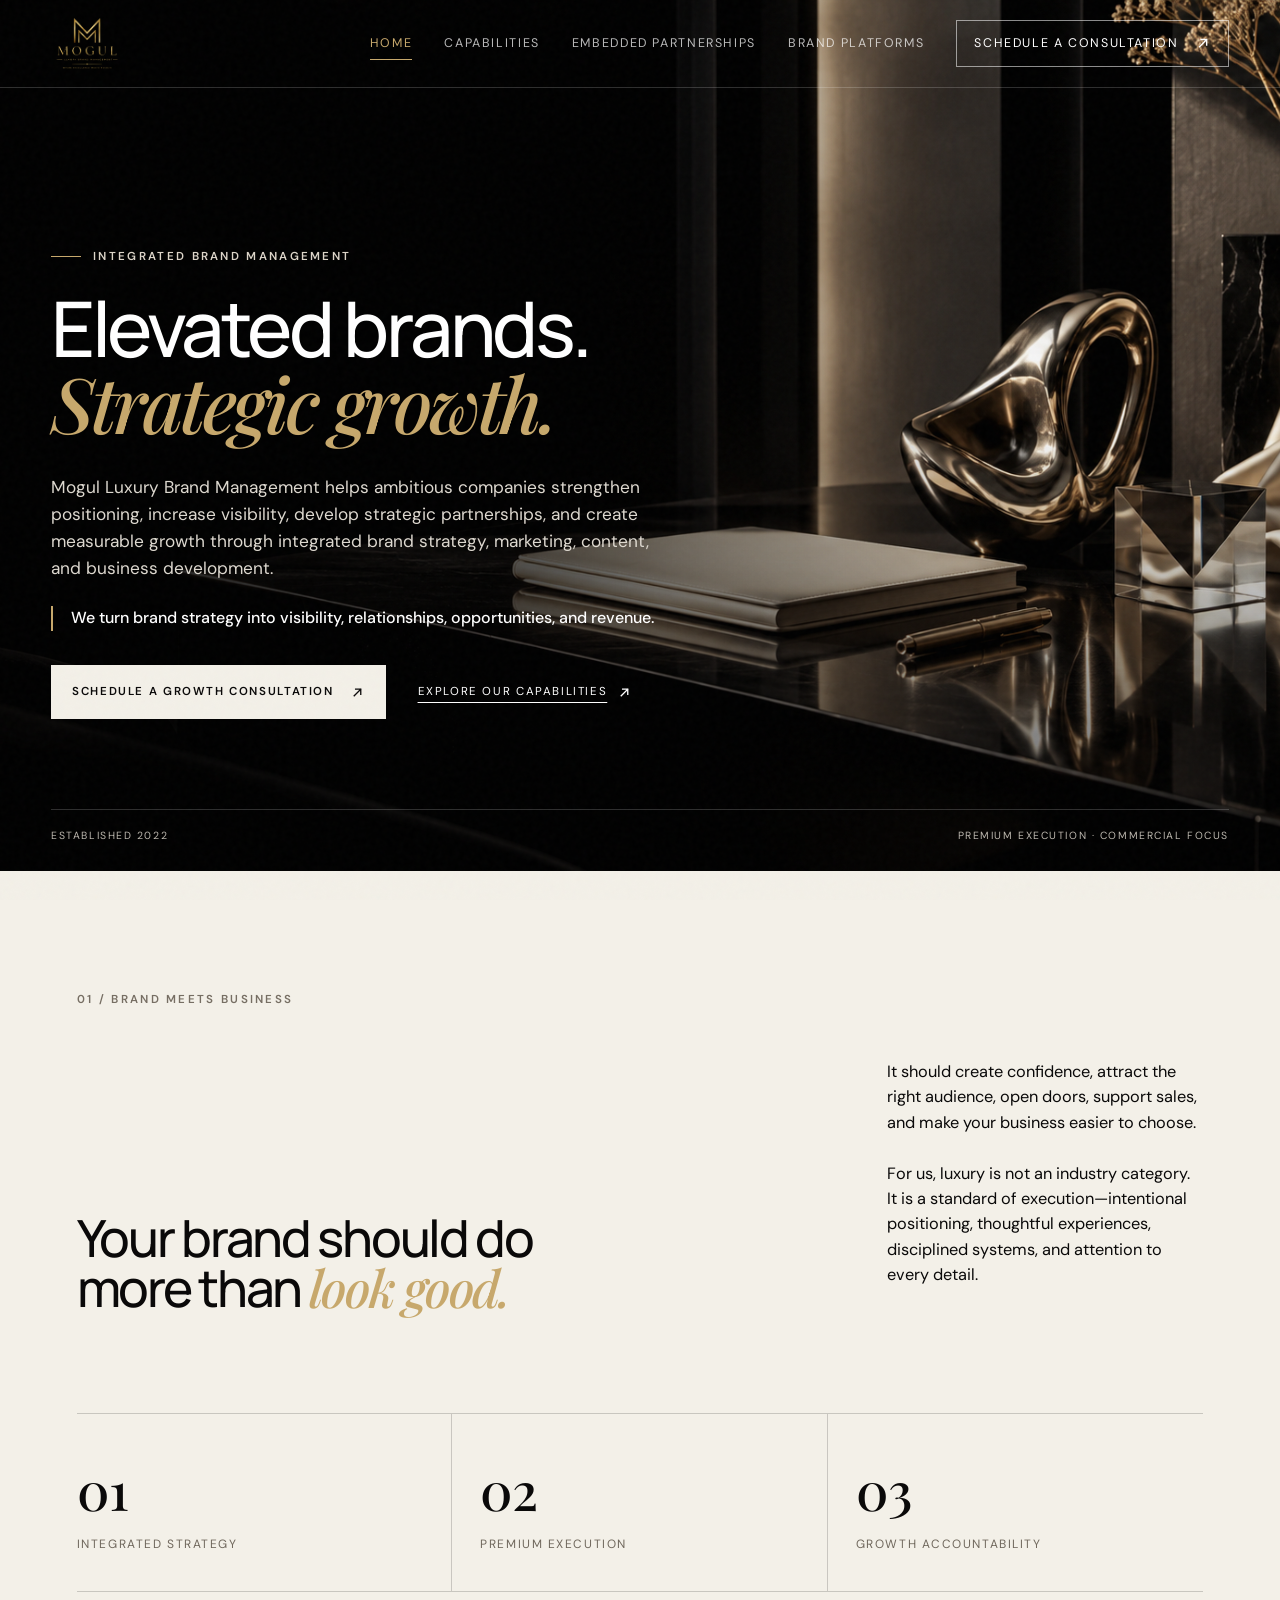
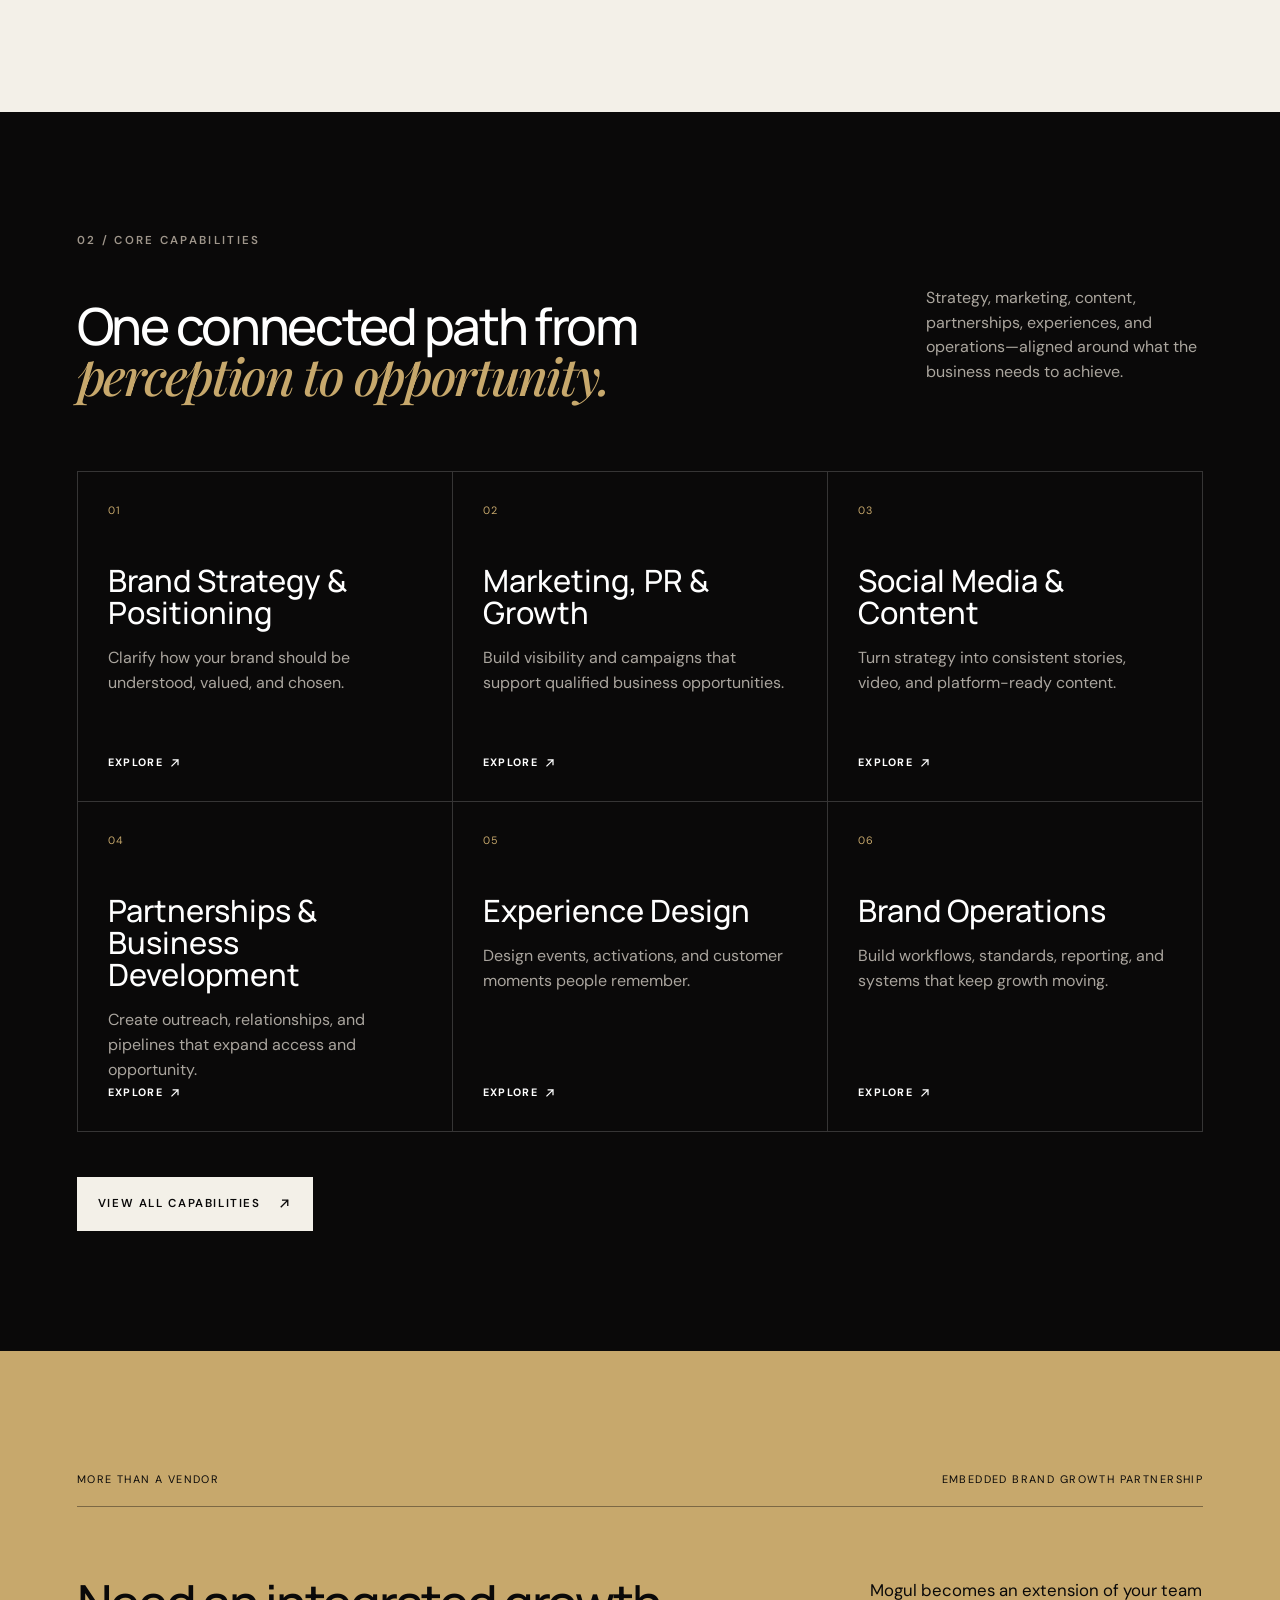
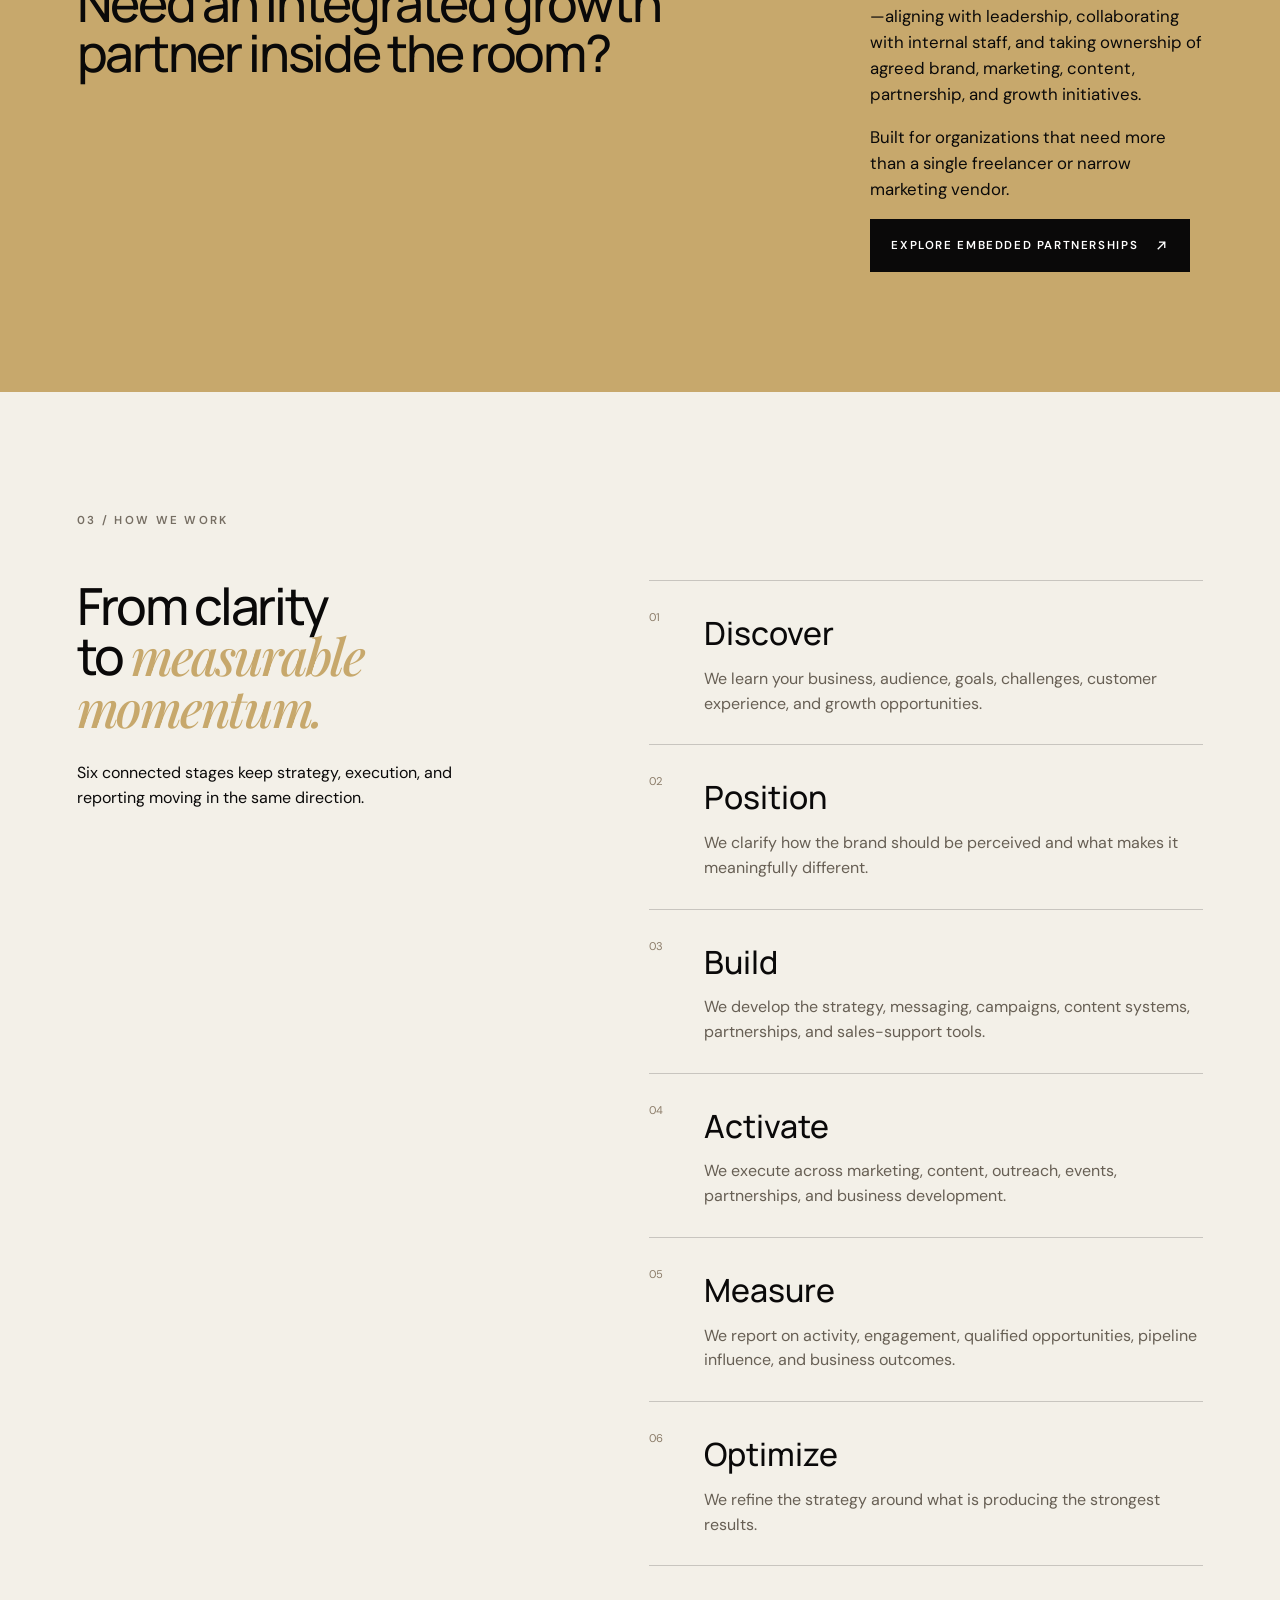
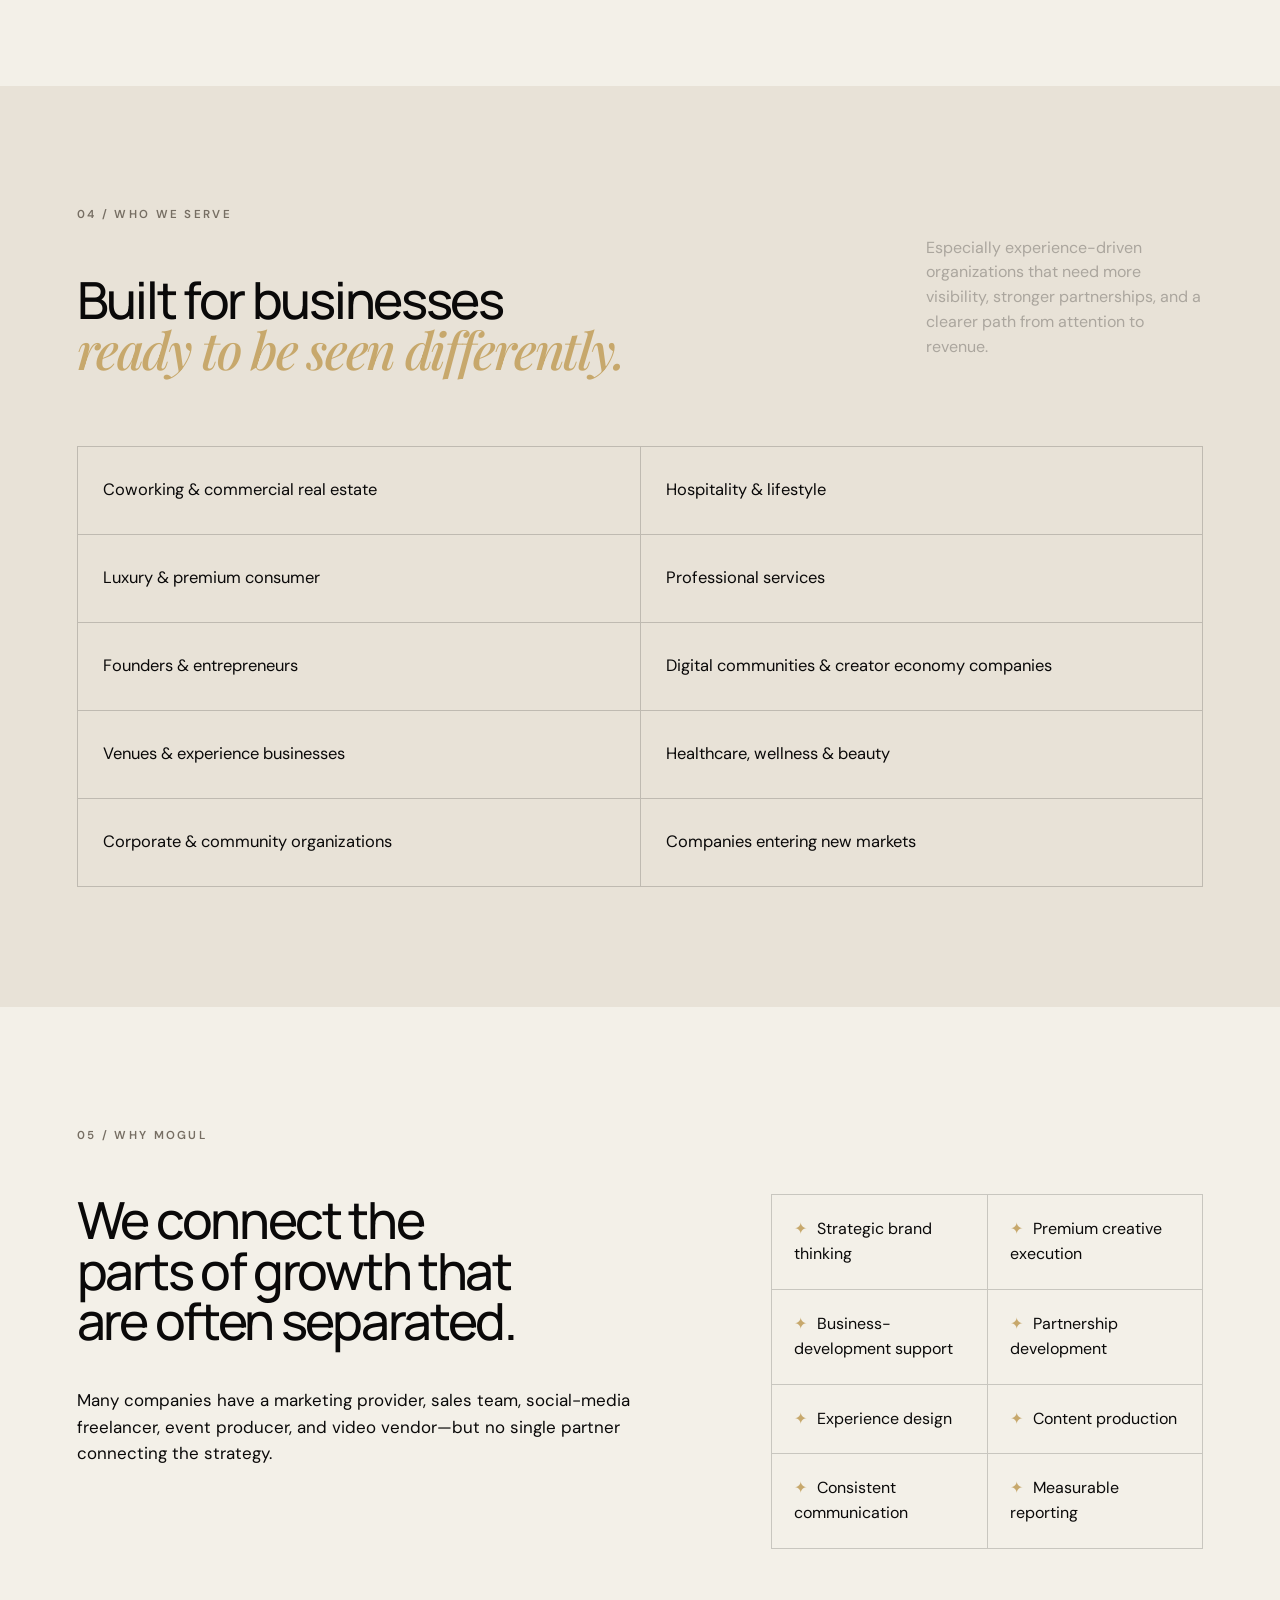
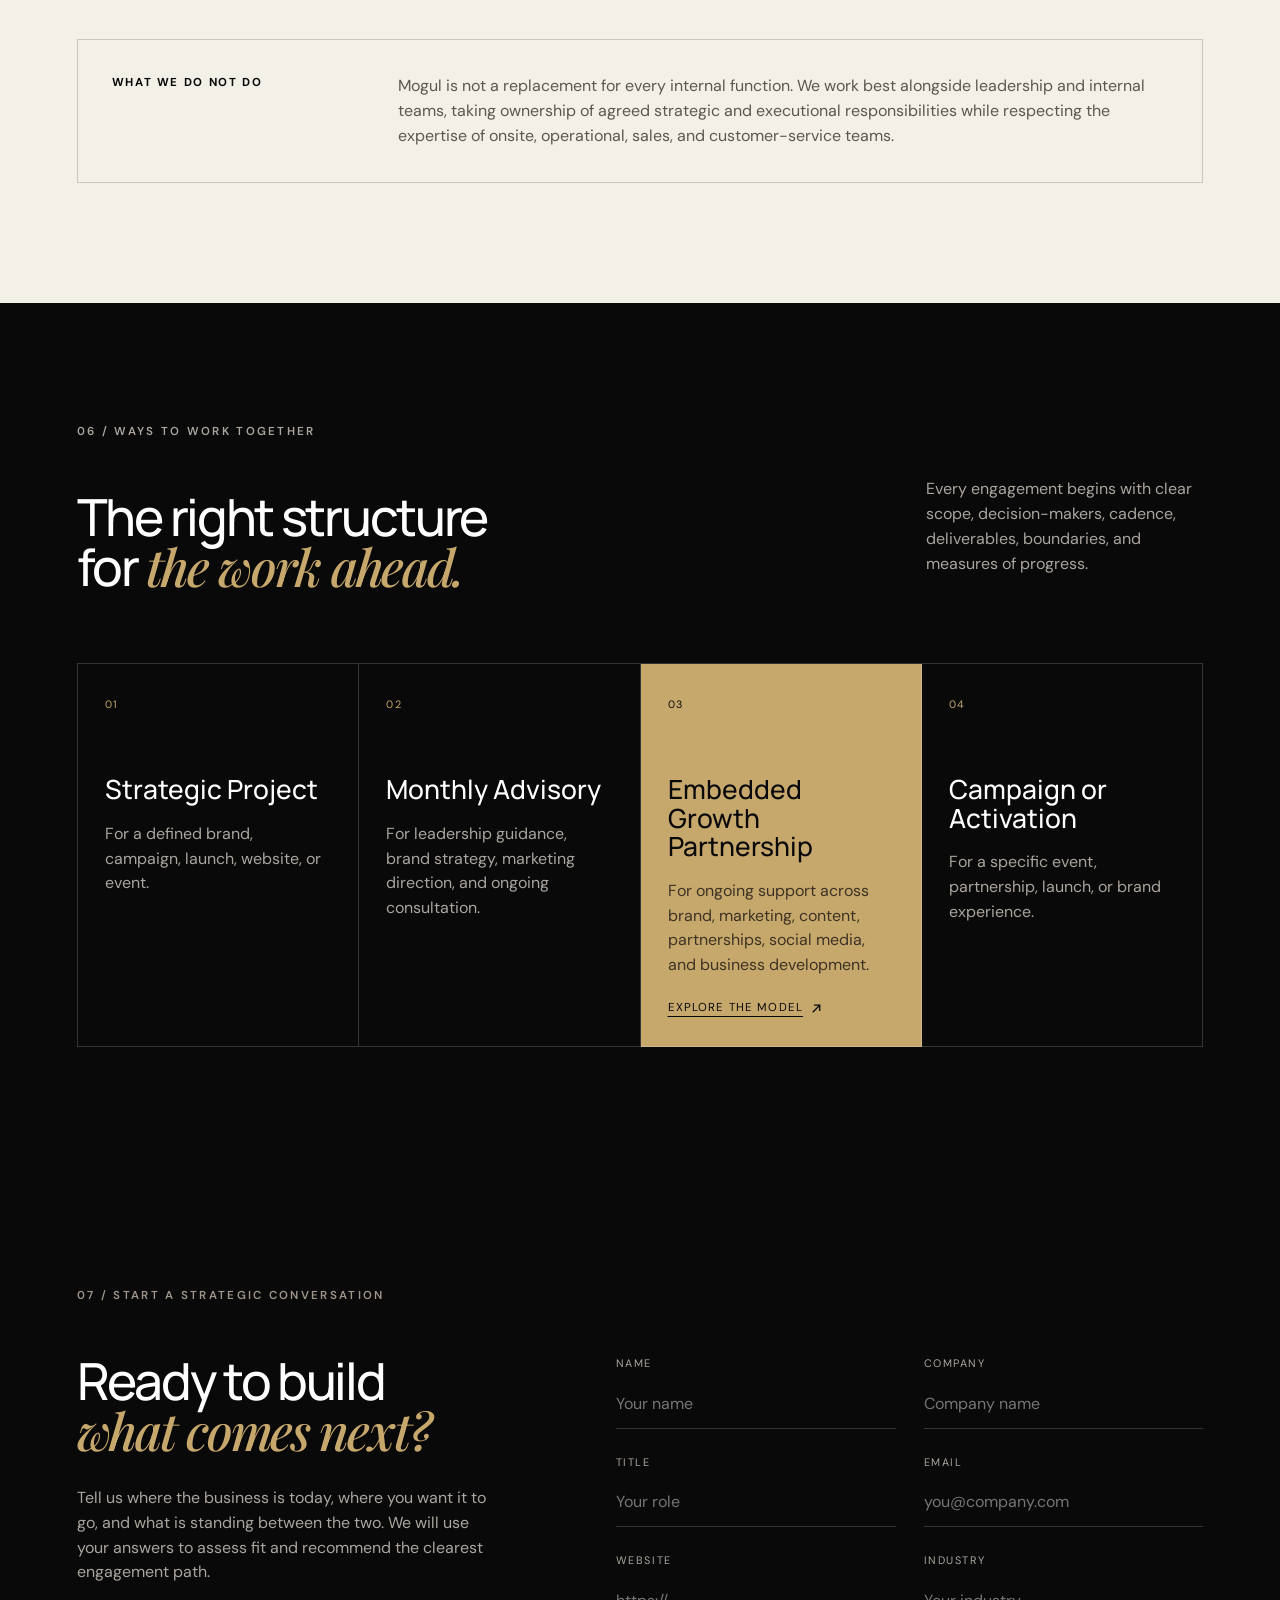
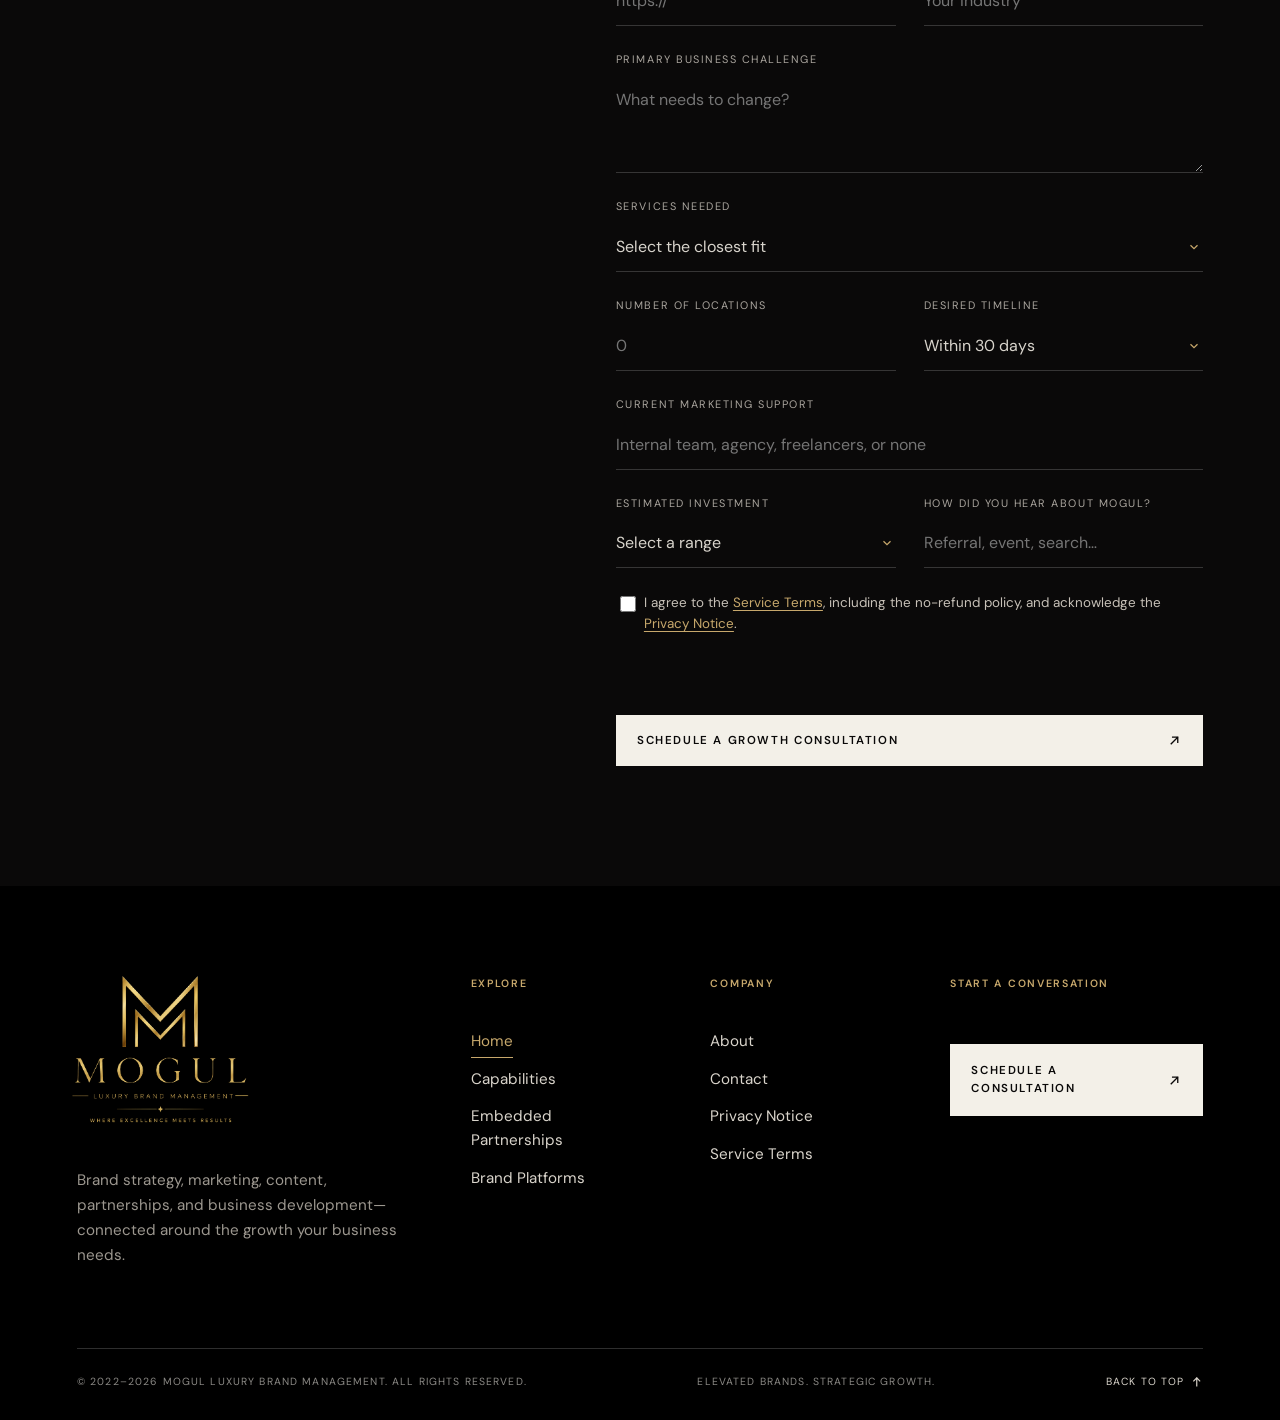
==== commit 142e57b0: "Email Removed" ====
--- a/index.html
+++ b/index.html
@@ -1,116 +1,407 @@
 <!doctype html>
 <html lang="en">
-<head>
-  <meta charset="utf-8">
-  <meta name="viewport" content="width=device-width, initial-scale=1">
-  <meta name="description" content="Mogul Luxury Brand Management helps ambitious companies strengthen positioning, increase visibility, develop strategic partnerships, and create measurable growth.">
-  <title>MLBM — Elevated Brands. Strategic Growth.</title>
-  <link rel="preconnect" href="https://fonts.googleapis.com">
-  <link rel="preconnect" href="https://fonts.gstatic.com" crossorigin>
-  <link href="https://fonts.googleapis.com/css2?family=DM+Sans:wght@400;500;600&family=Manrope:wght@400;500;600&family=Playfair+Display:ital,wght@0,500;1,500&display=swap" rel="stylesheet">
-  <link rel="icon" href="favicon.ico" sizes="48x48">
-  <link rel="icon" type="image/png" sizes="32x32" href="assets/favicon-32.png">
-  <link rel="apple-touch-icon" href="assets/apple-touch-icon.png">
-  <meta name="theme-color" content="#000000">
-  <script>document.documentElement.classList.add("js")</script>
-  <link rel="stylesheet" href="assets/styles.css?v=4">
-</head>
-<body>
-  <div class="grain" aria-hidden="true"></div>
-  <header class="site-header" id="top">
-    <a class="brand" href="#top" aria-label="MLBM home"><img class="brand-logo" src="assets/mlbm-logo.png" alt="Mogul Luxury Brand Management" width="155" height="72"></a>
-    <button class="menu-toggle" type="button" aria-expanded="false" aria-controls="site-nav"><span></span><span></span><span class="sr-only">Menu</span></button>
-    <nav id="site-nav" aria-label="Main navigation"><a href="#top" aria-current="page">Home</a><a href="capabilities.html">Capabilities</a><a href="embedded-partnerships.html">Embedded Partnerships</a><a href="roster.html">Brand Platforms</a><a class="nav-cta" href="#contact">Schedule a consultation <span class="arrow"><svg class="ico ico--ne" viewBox="0 0 16 16" aria-hidden="true" focusable="false"><g class="ico-a"><path d="M4.5 11.5l7-7M6 4.5h5.5V10"/></g><g class="ico-b"><path d="M4.5 11.5l7-7M6 4.5h5.5V10"/></g></svg></span></a></nav>
-  </header>
-  <main>
-    <section class="hero growth-hero">
-      <div class="hero-art" role="img" aria-label="Premium strategic workspace with sculptural objects and an ivory portfolio"></div><div class="hero-shade"></div>
-      <div class="hero-content reveal">
-        <p class="eyebrow"><span></span> Integrated brand management</p>
-        <h1>Elevated brands. <em>Strategic growth.</em></h1>
-        <p class="hero-copy">Mogul Luxury Brand Management helps ambitious companies strengthen positioning, increase visibility, develop strategic partnerships, and create measurable growth through integrated brand strategy, marketing, content, and business development.</p>
-        <p class="growth-line">We turn brand strategy into visibility, relationships, opportunities, and revenue.</p>
-        <div class="hero-actions"><a class="button button-light" href="#contact">Schedule a growth consultation <span class="arrow"><svg class="ico ico--ne" viewBox="0 0 16 16" aria-hidden="true" focusable="false"><g class="ico-a"><path d="M4.5 11.5l7-7M6 4.5h5.5V10"/></g><g class="ico-b"><path d="M4.5 11.5l7-7M6 4.5h5.5V10"/></g></svg></span></a><a class="text-link" href="capabilities.html">Explore our capabilities <span class="arrow"><svg class="ico ico--ne" viewBox="0 0 16 16" aria-hidden="true" focusable="false"><g class="ico-a"><path d="M4.5 11.5l7-7M6 4.5h5.5V10"/></g><g class="ico-b"><path d="M4.5 11.5l7-7M6 4.5h5.5V10"/></g></svg></span></a></div>
+  <head>
+    <meta charset="utf-8" />
+    <meta name="viewport" content="width=device-width, initial-scale=1" />
+    <meta name="description" content="Mogul Luxury Brand Management helps ambitious companies strengthen positioning, increase visibility, develop strategic partnerships, and create measurable growth." />
+    <title>MLBM — Elevated Brands. Strategic Growth.</title>
+    <link rel="preconnect" href="https://fonts.googleapis.com" />
+    <link rel="preconnect" href="https://fonts.gstatic.com" crossorigin />
+    <link href="https://fonts.googleapis.com/css2?family=DM+Sans:wght@400;500;600&family=Manrope:wght@400;500;600&family=Playfair+Display:ital,wght@0,500;1,500&display=swap" rel="stylesheet" />
+    <link rel="icon" href="favicon.ico" sizes="48x48" />
+    <link rel="icon" type="image/png" sizes="32x32" href="assets/favicon-32.png" />
+    <link rel="apple-touch-icon" href="assets/apple-touch-icon.png" />
+    <meta name="theme-color" content="#000000" />
+    <script>
+      document.documentElement.classList.add('js');
+    </script>
+    <link rel="stylesheet" href="assets/styles.css?v=4" />
+  </head>
+  <body>
+    <div class="grain" aria-hidden="true"></div>
+    <header class="site-header" id="top">
+      <a class="brand" href="#top" aria-label="MLBM home"><img class="brand-logo" src="assets/mlbm-logo.png" alt="Mogul Luxury Brand Management" width="155" height="72" /></a>
+      <button class="menu-toggle" type="button" aria-expanded="false" aria-controls="site-nav"><span></span><span></span><span class="sr-only">Menu</span></button>
+      <nav id="site-nav" aria-label="Main navigation">
+        <a href="#top" aria-current="page">Home</a><a href="capabilities.html">Capabilities</a><a href="embedded-partnerships.html">Embedded Partnerships</a><a href="roster.html">Brand Platforms</a
+        ><a class="nav-cta" href="#contact"
+          >Schedule a consultation
+          <span class="arrow"
+            ><svg class="ico ico--ne" viewBox="0 0 16 16" aria-hidden="true" focusable="false">
+              <g class="ico-a"><path d="M4.5 11.5l7-7M6 4.5h5.5V10" /></g>
+              <g class="ico-b"><path d="M4.5 11.5l7-7M6 4.5h5.5V10" /></g></svg></span
+        ></a>
+      </nav>
+    </header>
+    <main>
+      <section class="hero growth-hero">
+        <div class="hero-art" role="img" aria-label="Premium strategic workspace with sculptural objects and an ivory portfolio"></div>
+        <div class="hero-shade"></div>
+        <div class="hero-content reveal">
+          <p class="eyebrow"><span></span> Integrated brand management</p>
+          <h1>Elevated brands. <em>Strategic growth.</em></h1>
+          <p class="hero-copy">Mogul Luxury Brand Management helps ambitious companies strengthen positioning, increase visibility, develop strategic partnerships, and create measurable growth through integrated brand strategy, marketing, content, and business development.</p>
+          <p class="growth-line">We turn brand strategy into visibility, relationships, opportunities, and revenue.</p>
+          <div class="hero-actions">
+            <a class="button button-light" href="#contact"
+              >Schedule a growth consultation
+              <span class="arrow"
+                ><svg class="ico ico--ne" viewBox="0 0 16 16" aria-hidden="true" focusable="false">
+                  <g class="ico-a"><path d="M4.5 11.5l7-7M6 4.5h5.5V10" /></g>
+                  <g class="ico-b"><path d="M4.5 11.5l7-7M6 4.5h5.5V10" /></g></svg></span></a
+            ><a class="text-link" href="capabilities.html"
+              >Explore our capabilities
+              <span class="arrow"
+                ><svg class="ico ico--ne" viewBox="0 0 16 16" aria-hidden="true" focusable="false">
+                  <g class="ico-a"><path d="M4.5 11.5l7-7M6 4.5h5.5V10" /></g>
+                  <g class="ico-b"><path d="M4.5 11.5l7-7M6 4.5h5.5V10" /></g></svg></span
+            ></a>
+          </div>
+        </div>
+        <div class="hero-foot"><span>Established 2022</span><span>Premium execution · Commercial focus</span></div>
+      </section>
+      <section class="statement section-pad" id="about">
+        <p class="section-label reveal">01 / Brand meets business</p>
+        <div class="statement-grid">
+          <h2 class="reveal">Your brand should do more than <em>look good.</em></h2>
+          <div class="statement-copy reveal">
+            <p>It should create confidence, attract the right audience, open doors, support sales, and make your business easier to choose.</p>
+            <p>For us, luxury is not an industry category. It is a standard of execution—intentional positioning, thoughtful experiences, disciplined systems, and attention to every detail.</p>
+          </div>
+        </div>
+        <div class="proof-row reveal">
+          <div><strong>01</strong><span>Integrated strategy</span></div>
+          <div><strong>02</strong><span>Premium execution</span></div>
+          <div><strong>03</strong><span>Growth accountability</span></div>
+        </div>
+      </section>
+      <section class="services section-pad" id="capabilities">
+        <div class="section-head reveal">
+          <div>
+            <p class="section-label">02 / Core capabilities</p>
+            <h2>One connected path from <em>perception to opportunity.</em></h2>
+          </div>
+          <p>Strategy, marketing, content, partnerships, experiences, and operations—aligned around what the business needs to achieve.</p>
+        </div>
+        <div class="capability-grid">
+          <a class="capability-card reveal" href="capabilities.html#strategy"
+            ><span>01</span>
+            <h3>Brand Strategy & Positioning</h3>
+            <p>Clarify how your brand should be understood, valued, and chosen.</p>
+            <b
+              >Explore
+              <span class="arrow"
+                ><svg class="ico ico--ne" viewBox="0 0 16 16" aria-hidden="true" focusable="false">
+                  <g class="ico-a"><path d="M4.5 11.5l7-7M6 4.5h5.5V10" /></g>
+                  <g class="ico-b"><path d="M4.5 11.5l7-7M6 4.5h5.5V10" /></g></svg></span></b
+          ></a>
+          <a class="capability-card reveal" href="capabilities.html#growth"
+            ><span>02</span>
+            <h3>Marketing, PR & Growth</h3>
+            <p>Build visibility and campaigns that support qualified business opportunities.</p>
+            <b
+              >Explore
+              <span class="arrow"
+                ><svg class="ico ico--ne" viewBox="0 0 16 16" aria-hidden="true" focusable="false">
+                  <g class="ico-a"><path d="M4.5 11.5l7-7M6 4.5h5.5V10" /></g>
+                  <g class="ico-b"><path d="M4.5 11.5l7-7M6 4.5h5.5V10" /></g></svg></span></b
+          ></a>
+          <a class="capability-card reveal" href="capabilities.html#content"
+            ><span>03</span>
+            <h3>Social Media & Content</h3>
+            <p>Turn strategy into consistent stories, video, and platform-ready content.</p>
+            <b
+              >Explore
+              <span class="arrow"
+                ><svg class="ico ico--ne" viewBox="0 0 16 16" aria-hidden="true" focusable="false">
+                  <g class="ico-a"><path d="M4.5 11.5l7-7M6 4.5h5.5V10" /></g>
+                  <g class="ico-b"><path d="M4.5 11.5l7-7M6 4.5h5.5V10" /></g></svg></span></b
+          ></a>
+          <a class="capability-card reveal" href="capabilities.html#partnerships"
+            ><span>04</span>
+            <h3>Partnerships & Business Development</h3>
+            <p>Create outreach, relationships, and pipelines that expand access and opportunity.</p>
+            <b
+              >Explore
+              <span class="arrow"
+                ><svg class="ico ico--ne" viewBox="0 0 16 16" aria-hidden="true" focusable="false">
+                  <g class="ico-a"><path d="M4.5 11.5l7-7M6 4.5h5.5V10" /></g>
+                  <g class="ico-b"><path d="M4.5 11.5l7-7M6 4.5h5.5V10" /></g></svg></span></b
+          ></a>
+          <a class="capability-card reveal" href="capabilities.html#experience"
+            ><span>05</span>
+            <h3>Experience Design</h3>
+            <p>Design events, activations, and customer moments people remember.</p>
+            <b
+              >Explore
+              <span class="arrow"
+                ><svg class="ico ico--ne" viewBox="0 0 16 16" aria-hidden="true" focusable="false">
+                  <g class="ico-a"><path d="M4.5 11.5l7-7M6 4.5h5.5V10" /></g>
+                  <g class="ico-b"><path d="M4.5 11.5l7-7M6 4.5h5.5V10" /></g></svg></span></b
+          ></a>
+          <a class="capability-card reveal" href="capabilities.html#operations"
+            ><span>06</span>
+            <h3>Brand Operations</h3>
+            <p>Build workflows, standards, reporting, and systems that keep growth moving.</p>
+            <b
+              >Explore
+              <span class="arrow"
+                ><svg class="ico ico--ne" viewBox="0 0 16 16" aria-hidden="true" focusable="false">
+                  <g class="ico-a"><path d="M4.5 11.5l7-7M6 4.5h5.5V10" /></g>
+                  <g class="ico-b"><path d="M4.5 11.5l7-7M6 4.5h5.5V10" /></g></svg></span></b
+          ></a>
+        </div>
+        <a class="button button-light section-button" href="capabilities.html"
+          >View all capabilities
+          <span class="arrow"
+            ><svg class="ico ico--ne" viewBox="0 0 16 16" aria-hidden="true" focusable="false">
+              <g class="ico-a"><path d="M4.5 11.5l7-7M6 4.5h5.5V10" /></g>
+              <g class="ico-b"><path d="M4.5 11.5l7-7M6 4.5h5.5V10" /></g></svg></span
+        ></a>
+      </section>
+      <section class="embedded-preview section-pad">
+        <div class="embedded-kicker reveal"><span>More than a vendor</span><span>Embedded Brand Growth Partnership</span></div>
+        <div class="embedded-grid">
+          <div class="reveal"><h2>Need an integrated growth partner inside the room?</h2></div>
+          <div class="reveal">
+            <p>Mogul becomes an extension of your team—aligning with leadership, collaborating with internal staff, and taking ownership of agreed brand, marketing, content, partnership, and growth initiatives.</p>
+            <p>Built for organizations that need more than a single freelancer or narrow marketing vendor.</p>
+            <a class="button button-dark" href="embedded-partnerships.html"
+              >Explore embedded partnerships
+              <span class="arrow"
+                ><svg class="ico ico--ne" viewBox="0 0 16 16" aria-hidden="true" focusable="false">
+                  <g class="ico-a"><path d="M4.5 11.5l7-7M6 4.5h5.5V10" /></g>
+                  <g class="ico-b"><path d="M4.5 11.5l7-7M6 4.5h5.5V10" /></g></svg></span
+            ></a>
+          </div>
+        </div>
+      </section>
+      <section class="process section-pad" id="process">
+        <p class="section-label reveal">03 / How we work</p>
+        <div class="process-layout">
+          <div class="process-title reveal">
+            <h2>From clarity to <em>measurable momentum.</em></h2>
+            <p>Six connected stages keep strategy, execution, and reporting moving in the same direction.</p>
+          </div>
+          <ol class="steps six-steps">
+            <li class="reveal">
+              <span>01</span>
+              <div>
+                <h3>Discover</h3>
+                <p>We learn your business, audience, goals, challenges, customer experience, and growth opportunities.</p>
+              </div>
+            </li>
+            <li class="reveal">
+              <span>02</span>
+              <div>
+                <h3>Position</h3>
+                <p>We clarify how the brand should be perceived and what makes it meaningfully different.</p>
+              </div>
+            </li>
+            <li class="reveal">
+              <span>03</span>
+              <div>
+                <h3>Build</h3>
+                <p>We develop the strategy, messaging, campaigns, content systems, partnerships, and sales-support tools.</p>
+              </div>
+            </li>
+            <li class="reveal">
+              <span>04</span>
+              <div>
+                <h3>Activate</h3>
+                <p>We execute across marketing, content, outreach, events, partnerships, and business development.</p>
+              </div>
+            </li>
+            <li class="reveal">
+              <span>05</span>
+              <div>
+                <h3>Measure</h3>
+                <p>We report on activity, engagement, qualified opportunities, pipeline influence, and business outcomes.</p>
+              </div>
+            </li>
+            <li class="reveal">
+              <span>06</span>
+              <div>
+                <h3>Optimize</h3>
+                <p>We refine the strategy around what is producing the strongest results.</p>
+              </div>
+            </li>
+          </ol>
+        </div>
+      </section>
+      <section class="audience section-pad">
+        <div class="section-head reveal">
+          <div>
+            <p class="section-label">04 / Who we serve</p>
+            <h2>Built for businesses <em>ready to be seen differently.</em></h2>
+          </div>
+          <p>Especially experience-driven organizations that need more visibility, stronger partnerships, and a clearer path from attention to revenue.</p>
+        </div>
+        <div class="audience-grid reveal"><span>Coworking & commercial real estate</span><span>Hospitality & lifestyle</span><span>Luxury & premium consumer</span><span>Professional services</span><span>Founders & entrepreneurs</span><span>Digital communities & creator economy companies</span><span>Venues & experience businesses</span><span>Healthcare, wellness & beauty</span><span>Corporate & community organizations</span><span>Companies entering new markets</span></div>
+      </section>
+      <section class="why-mogul section-pad">
+        <p class="section-label reveal">05 / Why Mogul</p>
+        <div class="why-layout">
+          <div class="reveal">
+            <h2>We connect the parts of growth that are often separated.</h2>
+            <p>Many companies have a marketing provider, sales team, social-media freelancer, event producer, and video vendor—but no single partner connecting the strategy.</p>
+          </div>
+          <div class="why-list reveal"><span>Strategic brand thinking</span><span>Premium creative execution</span><span>Business-development support</span><span>Partnership development</span><span>Experience design</span><span>Content production</span><span>Consistent communication</span><span>Measurable reporting</span></div>
+        </div>
+        <div class="boundary reveal">
+          <strong>What we do not do</strong>
+          <p>Mogul is not a replacement for every internal function. We work best alongside leadership and internal teams, taking ownership of agreed strategic and executional responsibilities while respecting the expertise of onsite, operational, sales, and customer-service teams.</p>
+        </div>
+      </section>
+      <section class="engagements section-pad">
+        <div class="section-head reveal">
+          <div>
+            <p class="section-label">06 / Ways to work together</p>
+            <h2>The right structure for <em>the work ahead.</em></h2>
+          </div>
+          <p>Every engagement begins with clear scope, decision-makers, cadence, deliverables, boundaries, and measures of progress.</p>
+        </div>
+        <div class="engagement-grid">
+          <article class="engagement-card reveal">
+            <span>01</span>
+            <h3>Strategic Project</h3>
+            <p>For a defined brand, campaign, launch, website, or event.</p>
+          </article>
+          <article class="engagement-card reveal">
+            <span>02</span>
+            <h3>Monthly Advisory</h3>
+            <p>For leadership guidance, brand strategy, marketing direction, and ongoing consultation.</p>
+          </article>
+          <article class="engagement-card featured reveal">
+            <span>03</span>
+            <h3>Embedded Growth Partnership</h3>
+            <p>For ongoing support across brand, marketing, content, partnerships, social media, and business development.</p>
+            <a href="embedded-partnerships.html"
+              >Explore the model
+              <span class="arrow"
+                ><svg class="ico ico--ne" viewBox="0 0 16 16" aria-hidden="true" focusable="false">
+                  <g class="ico-a"><path d="M4.5 11.5l7-7M6 4.5h5.5V10" /></g>
+                  <g class="ico-b"><path d="M4.5 11.5l7-7M6 4.5h5.5V10" /></g></svg></span
+            ></a>
+          </article>
+          <article class="engagement-card reveal">
+            <span>04</span>
+            <h3>Campaign or Activation</h3>
+            <p>For a specific event, partnership, launch, or brand experience.</p>
+          </article>
+        </div>
+      </section>
+      <section class="contact section-pad" id="contact">
+        <p class="section-label reveal">07 / Start a strategic conversation</p>
+        <div class="contact-grid growth-contact">
+          <div class="reveal">
+            <h2>Ready to build <em>what comes next?</em></h2>
+            <p>Tell us where the business is today, where you want it to go, and what is standing between the two. We will use your answers to assess fit and recommend the clearest engagement path.</p>
+          </div>
+          <form class="inquiry-form qualification-form reveal" id="inquiry-form" action="https://script.google.com/macros/s/AKfycbwG1Fg25ECemOPg0YnmixXAXuB5vjD4PjiWyPDXSkJrMgJCAq-hKrIO8Mza_wnFlm_pEw/exec" method="POST" data-thank-you="thank-you.html">
+            <input type="text" name="_honey" class="form-honey" tabindex="-1" autocomplete="off" aria-hidden="true" />
+            <div class="form-row">
+              <label>Name<input name="name" autocomplete="name" required placeholder="Your name" /></label><label>Company<input name="company" autocomplete="organization" required placeholder="Company name" /></label>
+            </div>
+            <div class="form-row">
+              <label>Title<input name="title" autocomplete="organization-title" placeholder="Your role" /></label><label>Email<input type="email" name="email" autocomplete="email" required placeholder="you@company.com" /></label>
+            </div>
+            <div class="form-row">
+              <label>Website<input type="url" name="website" placeholder="https://" /></label><label>Industry<input name="industry" required placeholder="Your industry" /></label>
+            </div>
+            <label>Primary business challenge<textarea name="primary_challenge" rows="3" required placeholder="What needs to change?"></textarea></label>
+            <label
+              >Services needed<select name="services_needed" required>
+                <option value="" selected disabled>Select the closest fit</option>
+                <option>Brand strategy & positioning</option>
+                <option>Marketing, PR & growth</option>
+                <option>Social media & content</option>
+                <option>Partnerships & business development</option>
+                <option>Experience design</option>
+                <option>Brand operations</option>
+                <option>Embedded growth partnership</option>
+                <option>Not sure yet</option>
+              </select></label
+            >
+            <div class="form-row">
+              <label>Number of locations<input type="number" min="0" name="locations" placeholder="0" /></label
+              ><label
+                >Desired timeline<select name="timeline">
+                  <option>Within 30 days</option>
+                  <option>1–3 months</option>
+                  <option>3–6 months</option>
+                  <option>Exploring options</option>
+                </select></label
+              >
+            </div>
+            <label>Current marketing support<input name="current_support" placeholder="Internal team, agency, freelancers, or none" /></label>
+            <div class="form-row">
+              <label
+                >Estimated investment<select name="investment_range" required>
+                  <option value="" selected disabled>Select a range</option>
+                  <option>Under $5,000</option>
+                  <option>$5,000–$15,000</option>
+                  <option>$15,000–$35,000</option>
+                  <option>$35,000–$75,000</option>
+                  <option>$75,000+</option>
+                  <option>Not determined</option>
+                </select></label
+              ><label>How did you hear about Mogul?<input name="referral_source" placeholder="Referral, event, search…" /></label>
+            </div>
+            <label class="consent"
+              ><input type="checkbox" name="terms_accepted" value="Yes" required /> <span>I agree to the <a href="terms.html">Service Terms</a>, including the no-refund policy, and acknowledge the <a href="privacy.html">Privacy Notice</a>.</span></label
+            >
+            <p class="form-status" role="status" aria-live="polite"></p>
+            <button class="button button-light form-submit" type="submit">
+              <span class="btn-label">Schedule a growth consultation</span
+              ><span class="arrow"
+                ><svg class="ico ico--ne" viewBox="0 0 16 16" aria-hidden="true" focusable="false">
+                  <g class="ico-a"><path d="M4.5 11.5l7-7M6 4.5h5.5V10" /></g>
+                  <g class="ico-b"><path d="M4.5 11.5l7-7M6 4.5h5.5V10" /></g></svg></span
+              ><span class="btn-spinner" aria-hidden="true"
+                ><svg viewBox="0 0 24 24" focusable="false"><circle cx="12" cy="12" r="9" pathLength="100" /></svg></span
+              ><span class="btn-progress" aria-hidden="true"></span>
+            </button>
+          </form>
+        </div>
+      </section>
+    </main>
+    <footer class="site-footer">
+      <div class="footer-top">
+        <div class="footer-intro">
+          <a class="footer-logo-link" href="#top" aria-label="MLBM home"><img class="footer-logo" src="assets/mlbm-logo.png" alt="Mogul Luxury Brand Management" width="300" height="300" loading="lazy" /></a>
+          <p>Brand strategy, marketing, content, partnerships, and business development—connected around the growth your business needs.</p>
+        </div>
+        <nav class="footer-col" aria-label="Explore">
+          <p class="footer-heading">Explore</p>
+          <a href="#top" aria-current="page">Home</a><a href="capabilities.html">Capabilities</a><a href="embedded-partnerships.html">Embedded Partnerships</a><a href="roster.html">Brand Platforms</a>
+        </nav>
+        <nav class="footer-col" aria-label="Company">
+          <p class="footer-heading">Company</p>
+          <a href="#about">About</a><a href="#contact">Contact</a><a href="privacy.html">Privacy Notice</a><a href="terms.html">Service Terms</a>
+        </nav>
+        <div class="footer-col footer-contact">
+          <p class="footer-heading">Start a conversation</p>
+          <a class="button button-light" href="#contact"
+            >Schedule a consultation
+            <span class="arrow"
+              ><svg class="ico ico--ne" viewBox="0 0 16 16" aria-hidden="true" focusable="false">
+                <g class="ico-a"><path d="M4.5 11.5l7-7M6 4.5h5.5V10" /></g>
+                <g class="ico-b"><path d="M4.5 11.5l7-7M6 4.5h5.5V10" /></g></svg></span
+          ></a>
+        </div>
       </div>
-      <div class="hero-foot"><span>Established 2022</span><span>Premium execution · Commercial focus</span></div>
-    </section>
-    <section class="statement section-pad" id="about">
-      <p class="section-label reveal">01 / Brand meets business</p>
-      <div class="statement-grid"><h2 class="reveal">Your brand should do more than <em>look good.</em></h2><div class="statement-copy reveal"><p>It should create confidence, attract the right audience, open doors, support sales, and make your business easier to choose.</p><p>For us, luxury is not an industry category. It is a standard of execution—intentional positioning, thoughtful experiences, disciplined systems, and attention to every detail.</p></div></div>
-      <div class="proof-row reveal"><div><strong>01</strong><span>Integrated strategy</span></div><div><strong>02</strong><span>Premium execution</span></div><div><strong>03</strong><span>Growth accountability</span></div></div>
-    </section>
-    <section class="services section-pad" id="capabilities">
-      <div class="section-head reveal"><div><p class="section-label">02 / Core capabilities</p><h2>One connected path from <em>perception to opportunity.</em></h2></div><p>Strategy, marketing, content, partnerships, experiences, and operations—aligned around what the business needs to achieve.</p></div>
-      <div class="capability-grid">
-        <a class="capability-card reveal" href="capabilities.html#strategy"><span>01</span><h3>Brand Strategy & Positioning</h3><p>Clarify how your brand should be understood, valued, and chosen.</p><b>Explore <span class="arrow"><svg class="ico ico--ne" viewBox="0 0 16 16" aria-hidden="true" focusable="false"><g class="ico-a"><path d="M4.5 11.5l7-7M6 4.5h5.5V10"/></g><g class="ico-b"><path d="M4.5 11.5l7-7M6 4.5h5.5V10"/></g></svg></span></b></a>
-        <a class="capability-card reveal" href="capabilities.html#growth"><span>02</span><h3>Marketing, PR & Growth</h3><p>Build visibility and campaigns that support qualified business opportunities.</p><b>Explore <span class="arrow"><svg class="ico ico--ne" viewBox="0 0 16 16" aria-hidden="true" focusable="false"><g class="ico-a"><path d="M4.5 11.5l7-7M6 4.5h5.5V10"/></g><g class="ico-b"><path d="M4.5 11.5l7-7M6 4.5h5.5V10"/></g></svg></span></b></a>
-        <a class="capability-card reveal" href="capabilities.html#content"><span>03</span><h3>Social Media & Content</h3><p>Turn strategy into consistent stories, video, and platform-ready content.</p><b>Explore <span class="arrow"><svg class="ico ico--ne" viewBox="0 0 16 16" aria-hidden="true" focusable="false"><g class="ico-a"><path d="M4.5 11.5l7-7M6 4.5h5.5V10"/></g><g class="ico-b"><path d="M4.5 11.5l7-7M6 4.5h5.5V10"/></g></svg></span></b></a>
-        <a class="capability-card reveal" href="capabilities.html#partnerships"><span>04</span><h3>Partnerships & Business Development</h3><p>Create outreach, relationships, and pipelines that expand access and opportunity.</p><b>Explore <span class="arrow"><svg class="ico ico--ne" viewBox="0 0 16 16" aria-hidden="true" focusable="false"><g class="ico-a"><path d="M4.5 11.5l7-7M6 4.5h5.5V10"/></g><g class="ico-b"><path d="M4.5 11.5l7-7M6 4.5h5.5V10"/></g></svg></span></b></a>
-        <a class="capability-card reveal" href="capabilities.html#experience"><span>05</span><h3>Experience Design</h3><p>Design events, activations, and customer moments people remember.</p><b>Explore <span class="arrow"><svg class="ico ico--ne" viewBox="0 0 16 16" aria-hidden="true" focusable="false"><g class="ico-a"><path d="M4.5 11.5l7-7M6 4.5h5.5V10"/></g><g class="ico-b"><path d="M4.5 11.5l7-7M6 4.5h5.5V10"/></g></svg></span></b></a>
-        <a class="capability-card reveal" href="capabilities.html#operations"><span>06</span><h3>Brand Operations</h3><p>Build workflows, standards, reporting, and systems that keep growth moving.</p><b>Explore <span class="arrow"><svg class="ico ico--ne" viewBox="0 0 16 16" aria-hidden="true" focusable="false"><g class="ico-a"><path d="M4.5 11.5l7-7M6 4.5h5.5V10"/></g><g class="ico-b"><path d="M4.5 11.5l7-7M6 4.5h5.5V10"/></g></svg></span></b></a>
+      <div class="footer-bottom">
+        <span>© 2022–2026 Mogul Luxury Brand Management. All rights reserved.</span><span>Elevated Brands. Strategic Growth.</span
+        ><a href="#top"
+          >Back to top
+          <span class="arrow"
+            ><svg class="ico ico--up" viewBox="0 0 16 16" aria-hidden="true" focusable="false">
+              <g class="ico-a"><path d="M8 13V3.5M4.5 7 8 3.5 11.5 7" /></g>
+              <g class="ico-b"><path d="M8 13V3.5M4.5 7 8 3.5 11.5 7" /></g></svg></span
+        ></a>
       </div>
-      <a class="button button-light section-button" href="capabilities.html">View all capabilities <span class="arrow"><svg class="ico ico--ne" viewBox="0 0 16 16" aria-hidden="true" focusable="false"><g class="ico-a"><path d="M4.5 11.5l7-7M6 4.5h5.5V10"/></g><g class="ico-b"><path d="M4.5 11.5l7-7M6 4.5h5.5V10"/></g></svg></span></a>
-    </section>
-    <section class="embedded-preview section-pad">
-      <div class="embedded-kicker reveal"><span>More than a vendor</span><span>Embedded Brand Growth Partnership</span></div>
-      <div class="embedded-grid"><div class="reveal"><h2>Need an integrated growth partner inside the room?</h2></div><div class="reveal"><p>Mogul becomes an extension of your team—aligning with leadership, collaborating with internal staff, and taking ownership of agreed brand, marketing, content, partnership, and growth initiatives.</p><p>Built for organizations that need more than a single freelancer or narrow marketing vendor.</p><a class="button button-dark" href="embedded-partnerships.html">Explore embedded partnerships <span class="arrow"><svg class="ico ico--ne" viewBox="0 0 16 16" aria-hidden="true" focusable="false"><g class="ico-a"><path d="M4.5 11.5l7-7M6 4.5h5.5V10"/></g><g class="ico-b"><path d="M4.5 11.5l7-7M6 4.5h5.5V10"/></g></svg></span></a></div></div>
-    </section>
-    <section class="process section-pad" id="process">
-      <p class="section-label reveal">03 / How we work</p>
-      <div class="process-layout"><div class="process-title reveal"><h2>From clarity to <em>measurable momentum.</em></h2><p>Six connected stages keep strategy, execution, and reporting moving in the same direction.</p></div><ol class="steps six-steps">
-        <li class="reveal"><span>01</span><div><h3>Discover</h3><p>We learn your business, audience, goals, challenges, customer experience, and growth opportunities.</p></div></li>
-        <li class="reveal"><span>02</span><div><h3>Position</h3><p>We clarify how the brand should be perceived and what makes it meaningfully different.</p></div></li>
-        <li class="reveal"><span>03</span><div><h3>Build</h3><p>We develop the strategy, messaging, campaigns, content systems, partnerships, and sales-support tools.</p></div></li>
-        <li class="reveal"><span>04</span><div><h3>Activate</h3><p>We execute across marketing, content, outreach, events, partnerships, and business development.</p></div></li>
-        <li class="reveal"><span>05</span><div><h3>Measure</h3><p>We report on activity, engagement, qualified opportunities, pipeline influence, and business outcomes.</p></div></li>
-        <li class="reveal"><span>06</span><div><h3>Optimize</h3><p>We refine the strategy around what is producing the strongest results.</p></div></li>
-      </ol></div>
-    </section>
-    <section class="audience section-pad">
-      <div class="section-head reveal"><div><p class="section-label">04 / Who we serve</p><h2>Built for businesses <em>ready to be seen differently.</em></h2></div><p>Especially experience-driven organizations that need more visibility, stronger partnerships, and a clearer path from attention to revenue.</p></div>
-      <div class="audience-grid reveal"><span>Coworking & commercial real estate</span><span>Hospitality & lifestyle</span><span>Luxury & premium consumer</span><span>Professional services</span><span>Founders & entrepreneurs</span><span>Digital communities & creator economy companies</span><span>Venues & experience businesses</span><span>Healthcare, wellness & beauty</span><span>Corporate & community organizations</span><span>Companies entering new markets</span></div>
-    </section>
-    <section class="why-mogul section-pad">
-      <p class="section-label reveal">05 / Why Mogul</p>
-      <div class="why-layout"><div class="reveal"><h2>We connect the parts of growth that are often separated.</h2><p>Many companies have a marketing provider, sales team, social-media freelancer, event producer, and video vendor—but no single partner connecting the strategy.</p></div><div class="why-list reveal"><span>Strategic brand thinking</span><span>Premium creative execution</span><span>Business-development support</span><span>Partnership development</span><span>Experience design</span><span>Content production</span><span>Consistent communication</span><span>Measurable reporting</span></div></div>
-      <div class="boundary reveal"><strong>What we do not do</strong><p>Mogul is not a replacement for every internal function. We work best alongside leadership and internal teams, taking ownership of agreed strategic and executional responsibilities while respecting the expertise of onsite, operational, sales, and customer-service teams.</p></div>
-    </section>
-    <section class="engagements section-pad">
-      <div class="section-head reveal"><div><p class="section-label">06 / Ways to work together</p><h2>The right structure for <em>the work ahead.</em></h2></div><p>Every engagement begins with clear scope, decision-makers, cadence, deliverables, boundaries, and measures of progress.</p></div>
-      <div class="engagement-grid"><article class="engagement-card reveal"><span>01</span><h3>Strategic Project</h3><p>For a defined brand, campaign, launch, website, or event.</p></article><article class="engagement-card reveal"><span>02</span><h3>Monthly Advisory</h3><p>For leadership guidance, brand strategy, marketing direction, and ongoing consultation.</p></article><article class="engagement-card featured reveal"><span>03</span><h3>Embedded Growth Partnership</h3><p>For ongoing support across brand, marketing, content, partnerships, social media, and business development.</p><a href="embedded-partnerships.html">Explore the model <span class="arrow"><svg class="ico ico--ne" viewBox="0 0 16 16" aria-hidden="true" focusable="false"><g class="ico-a"><path d="M4.5 11.5l7-7M6 4.5h5.5V10"/></g><g class="ico-b"><path d="M4.5 11.5l7-7M6 4.5h5.5V10"/></g></svg></span></a></article><article class="engagement-card reveal"><span>04</span><h3>Campaign or Activation</h3><p>For a specific event, partnership, launch, or brand experience.</p></article></div>
-    </section>
-    <section class="contact section-pad" id="contact">
-      <p class="section-label reveal">07 / Start a strategic conversation</p>
-      <div class="contact-grid growth-contact"><div class="reveal"><h2>Ready to build <em>what comes next?</em></h2><p>Tell us where the business is today, where you want it to go, and what is standing between the two. We will use your answers to assess fit and recommend the clearest engagement path.</p></div>
-        <form class="inquiry-form qualification-form reveal" id="inquiry-form" action="https://script.google.com/macros/s/AKfycbwG1Fg25ECemOPg0YnmixXAXuB5vjD4PjiWyPDXSkJrMgJCAq-hKrIO8Mza_wnFlm_pEw/exec" method="POST" data-thank-you="thank-you.html">
-          <input type="text" name="_honey" class="form-honey" tabindex="-1" autocomplete="off" aria-hidden="true">
-          <div class="form-row"><label>Name<input name="name" autocomplete="name" required placeholder="Your name"></label><label>Company<input name="company" autocomplete="organization" required placeholder="Company name"></label></div>
-          <div class="form-row"><label>Title<input name="title" autocomplete="organization-title" placeholder="Your role"></label><label>Email<input type="email" name="email" autocomplete="email" required placeholder="you@company.com"></label></div>
-          <div class="form-row"><label>Website<input type="url" name="website" placeholder="https://"></label><label>Industry<input name="industry" required placeholder="Your industry"></label></div>
-          <label>Primary business challenge<textarea name="primary_challenge" rows="3" required placeholder="What needs to change?"></textarea></label>
-          <label>Services needed<select name="services_needed" required><option value="" selected disabled>Select the closest fit</option><option>Brand strategy & positioning</option><option>Marketing, PR & growth</option><option>Social media & content</option><option>Partnerships & business development</option><option>Experience design</option><option>Brand operations</option><option>Embedded growth partnership</option><option>Not sure yet</option></select></label>
-          <div class="form-row"><label>Number of locations<input type="number" min="0" name="locations" placeholder="0"></label><label>Desired timeline<select name="timeline"><option>Within 30 days</option><option>1–3 months</option><option>3–6 months</option><option>Exploring options</option></select></label></div>
-          <label>Current marketing support<input name="current_support" placeholder="Internal team, agency, freelancers, or none"></label>
-          <div class="form-row"><label>Estimated investment<select name="investment_range" required><option value="" selected disabled>Select a range</option><option>Under $5,000</option><option>$5,000–$15,000</option><option>$15,000–$35,000</option><option>$35,000–$75,000</option><option>$75,000+</option><option>Not determined</option></select></label><label>How did you hear about Mogul?<input name="referral_source" placeholder="Referral, event, search…"></label></div>
-          <label class="consent"><input type="checkbox" name="terms_accepted" value="Yes" required> <span>I agree to the <a href="terms.html">Service Terms</a>, including the no-refund policy, and acknowledge the <a href="privacy.html">Privacy Notice</a>.</span></label>
-          <p class="form-status" role="status" aria-live="polite"></p>
-          <button class="button button-light form-submit" type="submit"><span class="btn-label">Schedule a growth consultation</span><span class="arrow"><svg class="ico ico--ne" viewBox="0 0 16 16" aria-hidden="true" focusable="false"><g class="ico-a"><path d="M4.5 11.5l7-7M6 4.5h5.5V10"/></g><g class="ico-b"><path d="M4.5 11.5l7-7M6 4.5h5.5V10"/></g></svg></span><span class="btn-spinner" aria-hidden="true"><svg viewBox="0 0 24 24" focusable="false"><circle cx="12" cy="12" r="9" pathLength="100"/></svg></span><span class="btn-progress" aria-hidden="true"></span></button>
-        </form>
-      </div>
-    </section>
-  </main>
-  <footer class="site-footer">
-    <div class="footer-top">
-      <div class="footer-intro">
-        <a class="footer-logo-link" href="#top" aria-label="MLBM home"><img class="footer-logo" src="assets/mlbm-logo.png" alt="Mogul Luxury Brand Management" width="300" height="300" loading="lazy"></a>
-        <p>Brand strategy, marketing, content, partnerships, and business development—connected around the growth your business needs.</p>
-      </div>
-      <nav class="footer-col" aria-label="Explore"><p class="footer-heading">Explore</p><a href="#top" aria-current="page">Home</a><a href="capabilities.html">Capabilities</a><a href="embedded-partnerships.html">Embedded Partnerships</a><a href="roster.html">Brand Platforms</a></nav>
-      <nav class="footer-col" aria-label="Company"><p class="footer-heading">Company</p><a href="#about">About</a><a href="#contact">Contact</a><a href="privacy.html">Privacy Notice</a><a href="terms.html">Service Terms</a></nav>
-      <div class="footer-col footer-contact"><p class="footer-heading">Start a conversation</p><a class="footer-email" href="mailto:Melody@mlbmrep.com">Melody@mlbmrep.com</a><a class="button button-light" href="#contact">Schedule a consultation <span class="arrow"><svg class="ico ico--ne" viewBox="0 0 16 16" aria-hidden="true" focusable="false"><g class="ico-a"><path d="M4.5 11.5l7-7M6 4.5h5.5V10"/></g><g class="ico-b"><path d="M4.5 11.5l7-7M6 4.5h5.5V10"/></g></svg></span></a></div>
-    </div>
-    <div class="footer-bottom"><span>© 2022–2026 Mogul Luxury Brand Management. All rights reserved.</span><span>Elevated Brands. Strategic Growth.</span><a href="#top">Back to top <span class="arrow"><svg class="ico ico--up" viewBox="0 0 16 16" aria-hidden="true" focusable="false"><g class="ico-a"><path d="M8 13V3.5M4.5 7 8 3.5 11.5 7"/></g><g class="ico-b"><path d="M8 13V3.5M4.5 7 8 3.5 11.5 7"/></g></svg></span></a></div>
-  </footer>
-  <script src="assets/site.js?v=4"></script>
-</body>
-</html>
+    </footer>
+    <script src="assets/site.js?v=4"></script>
+  </body>
+</html>
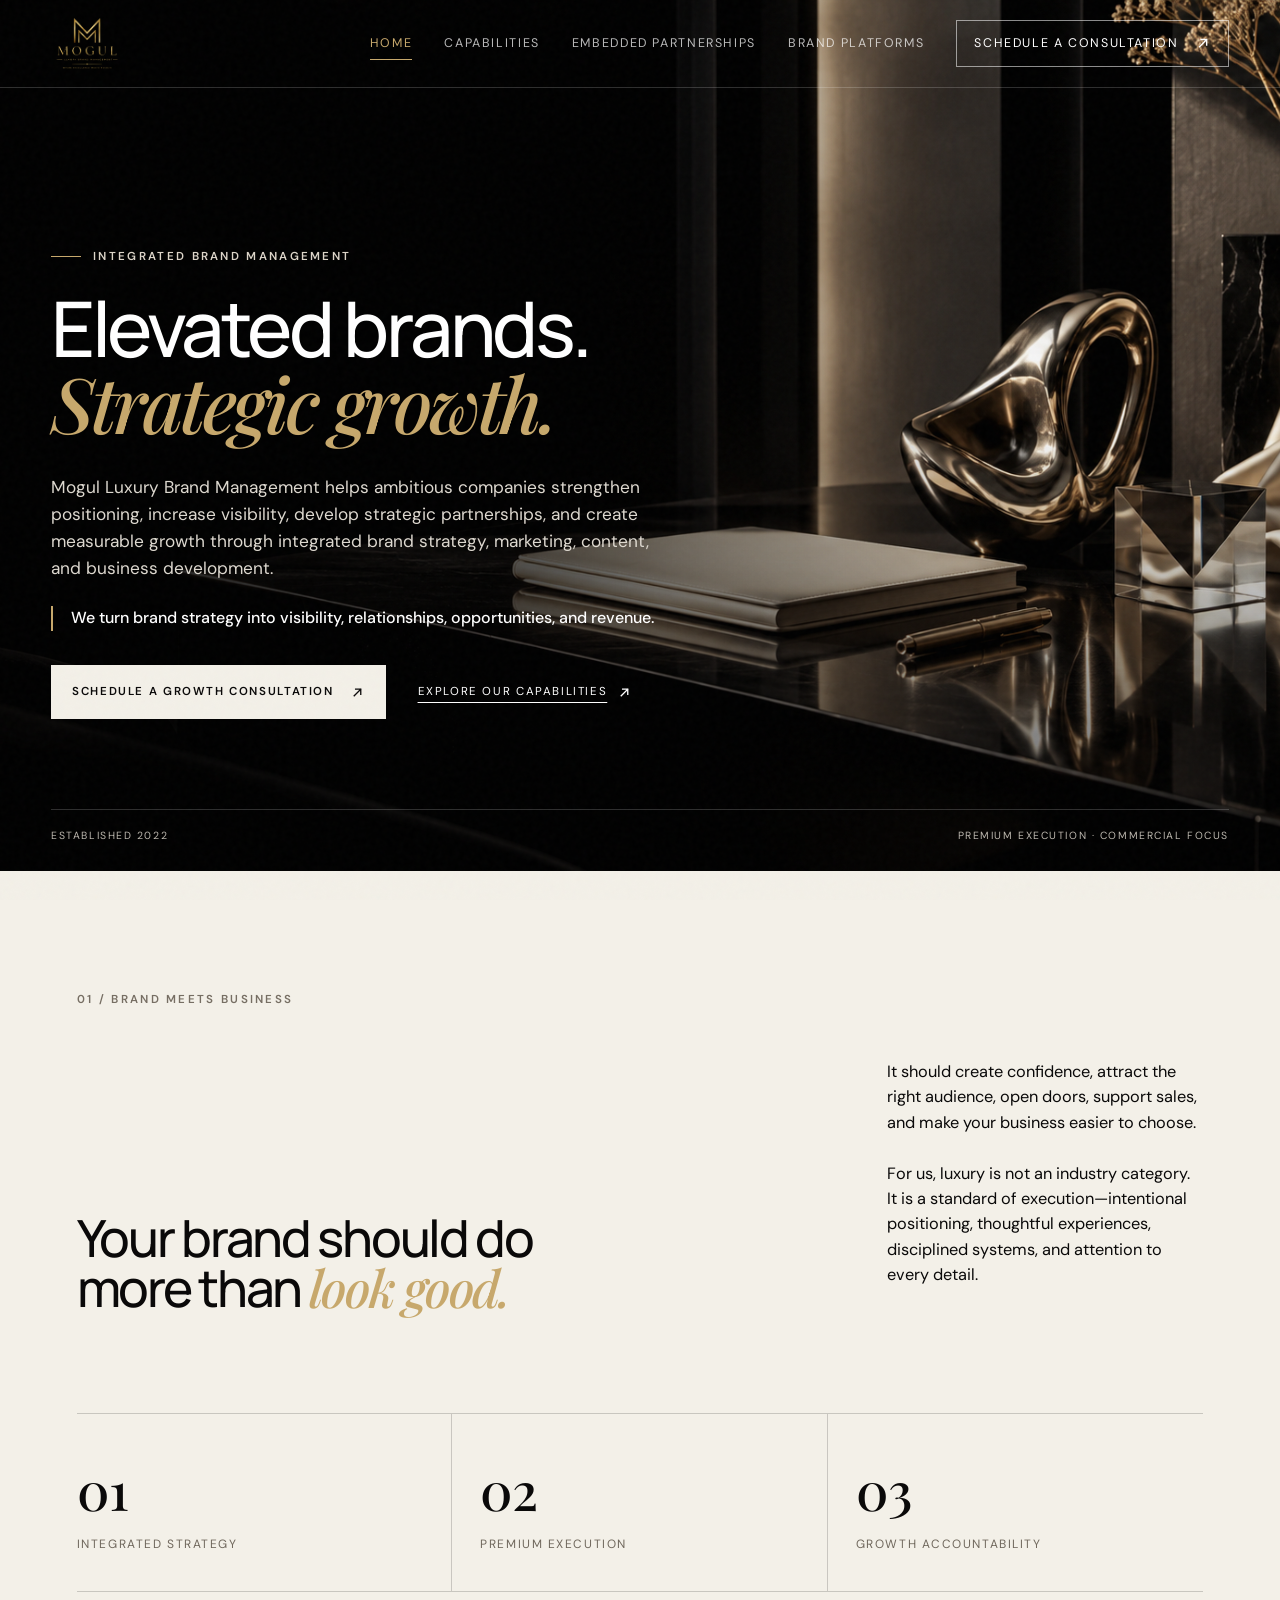
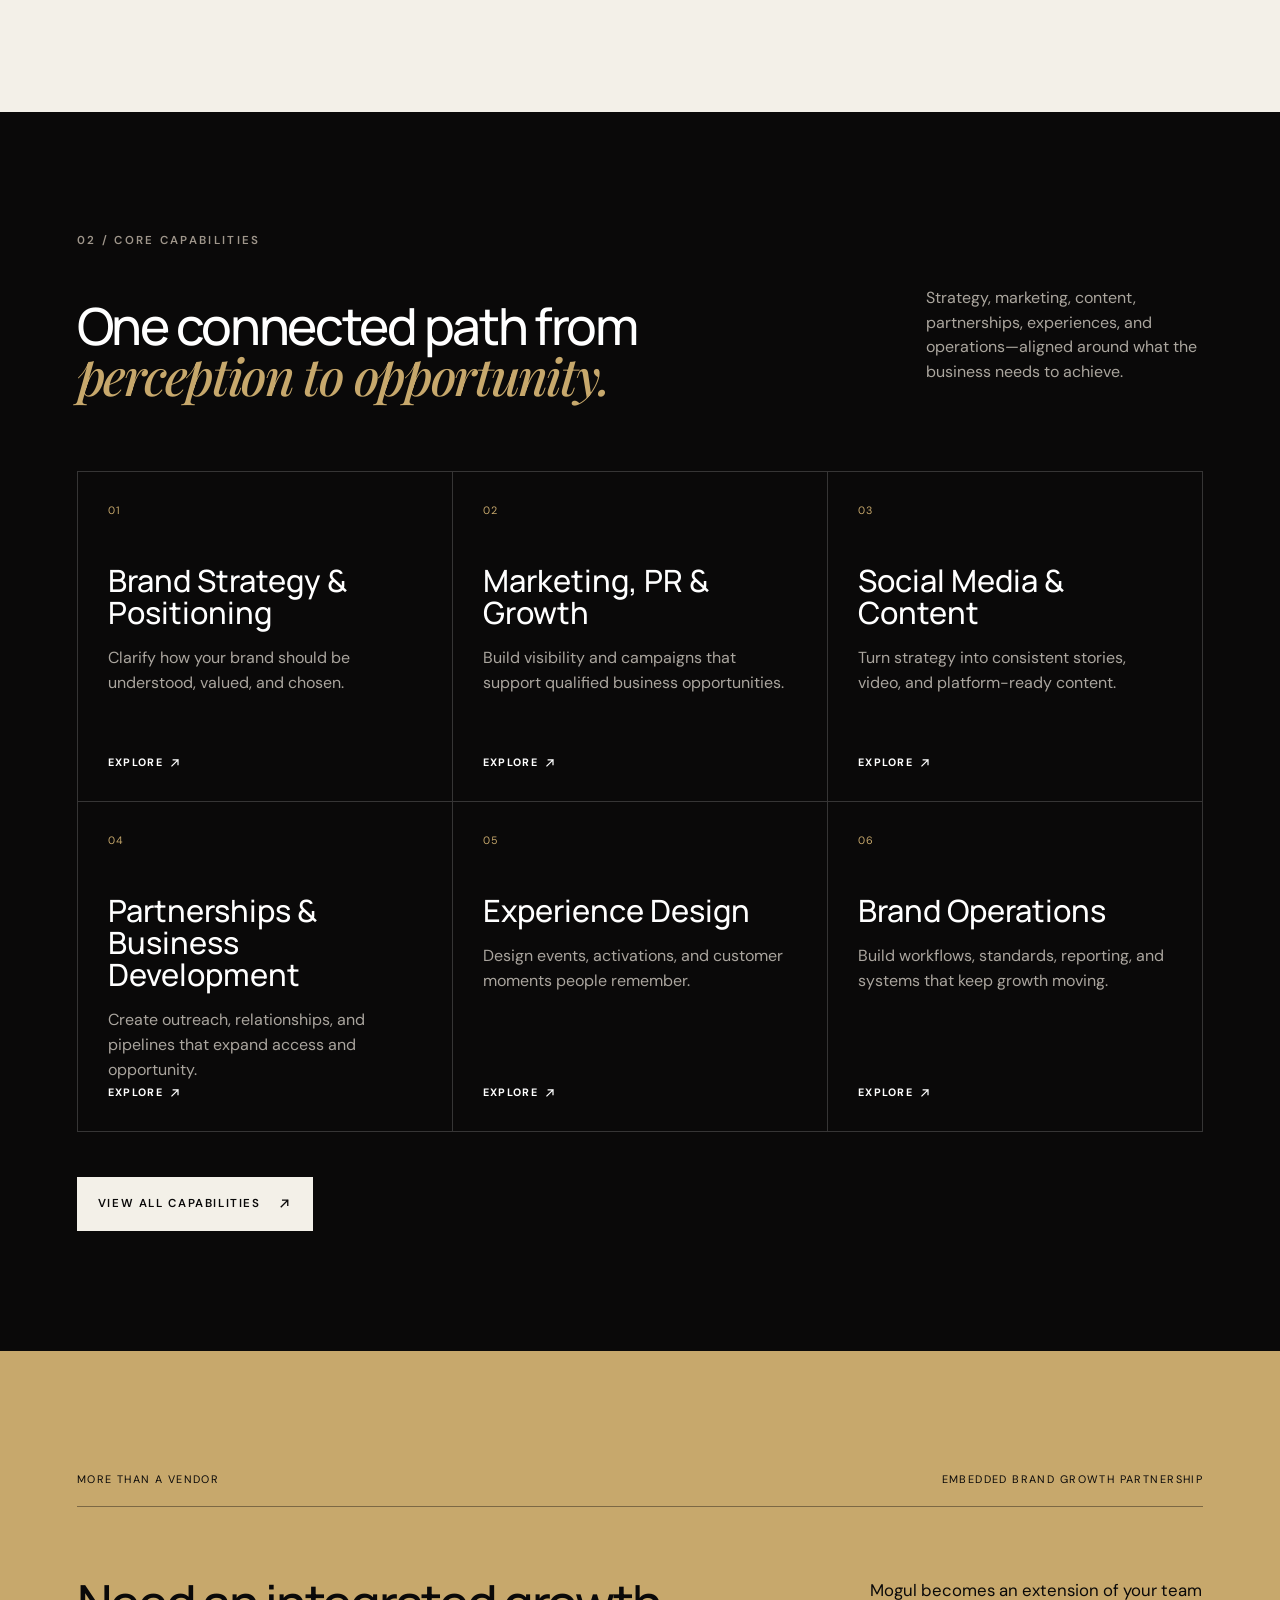
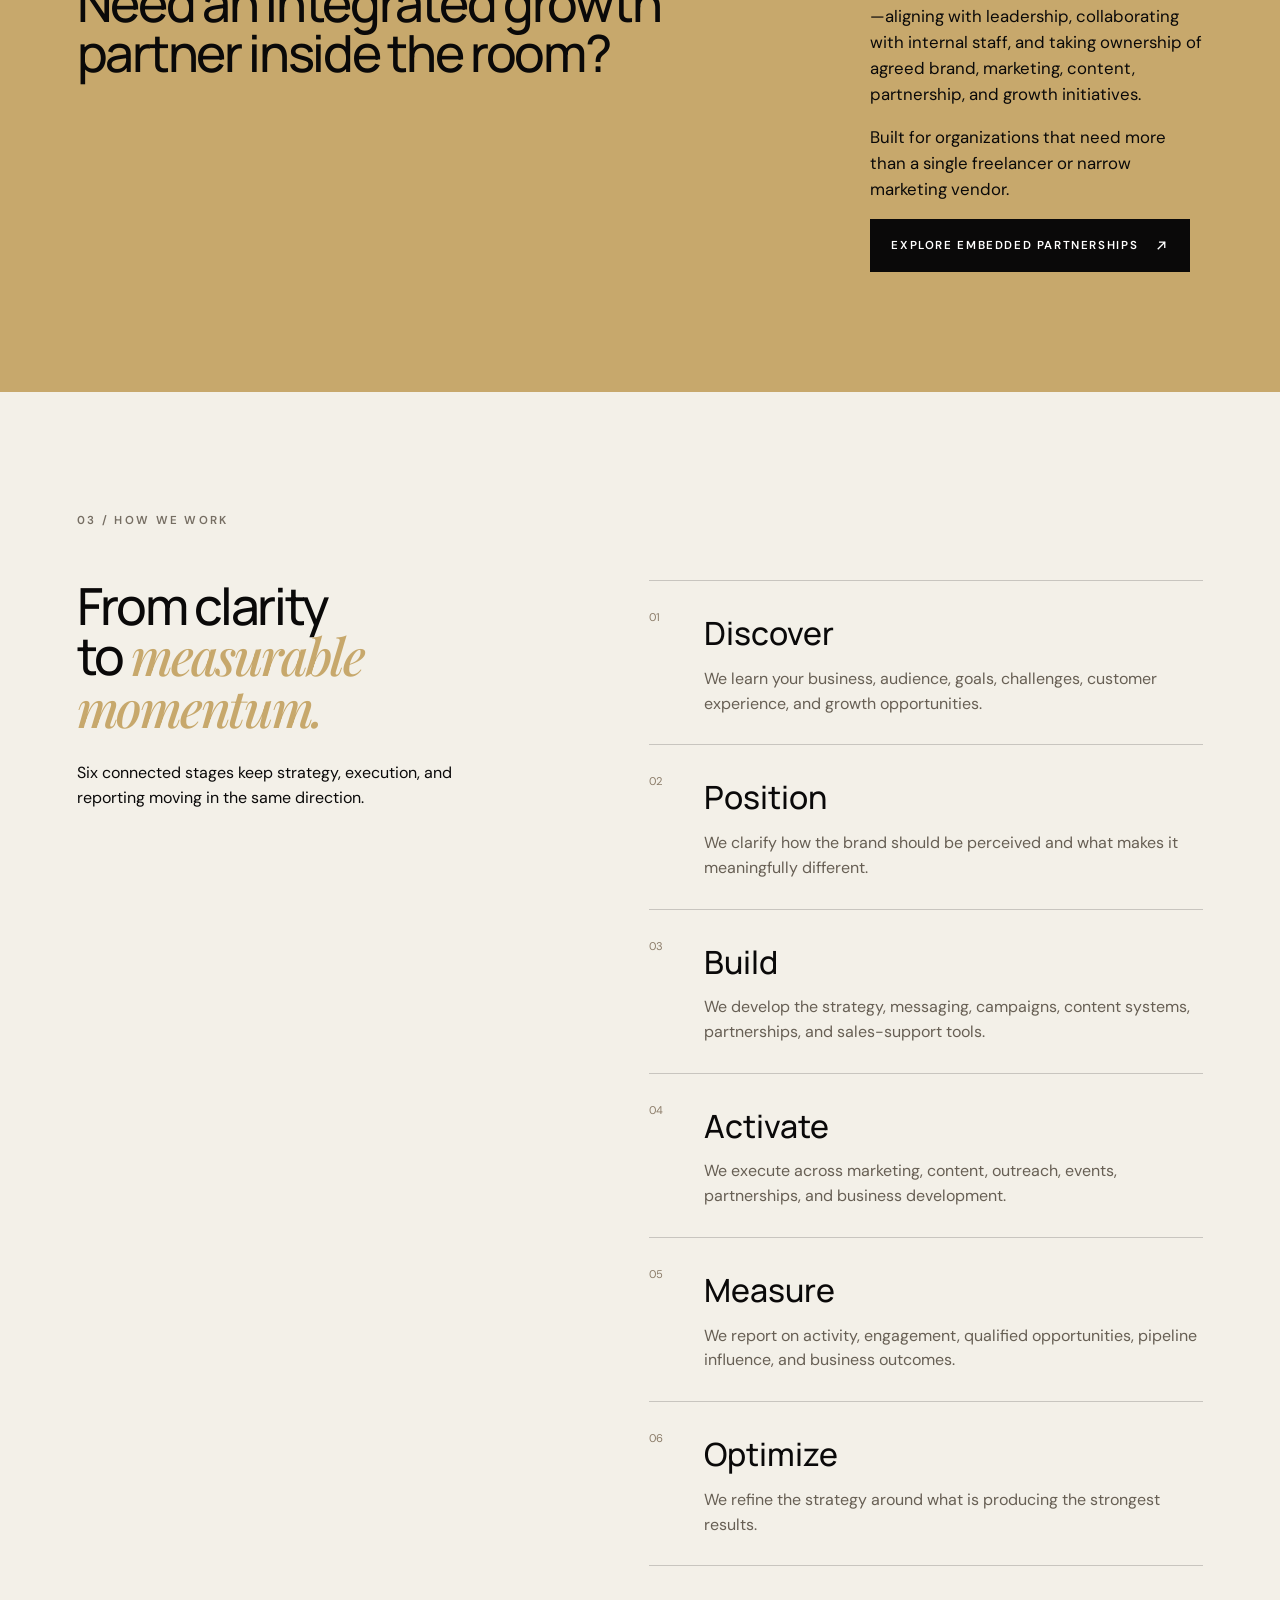
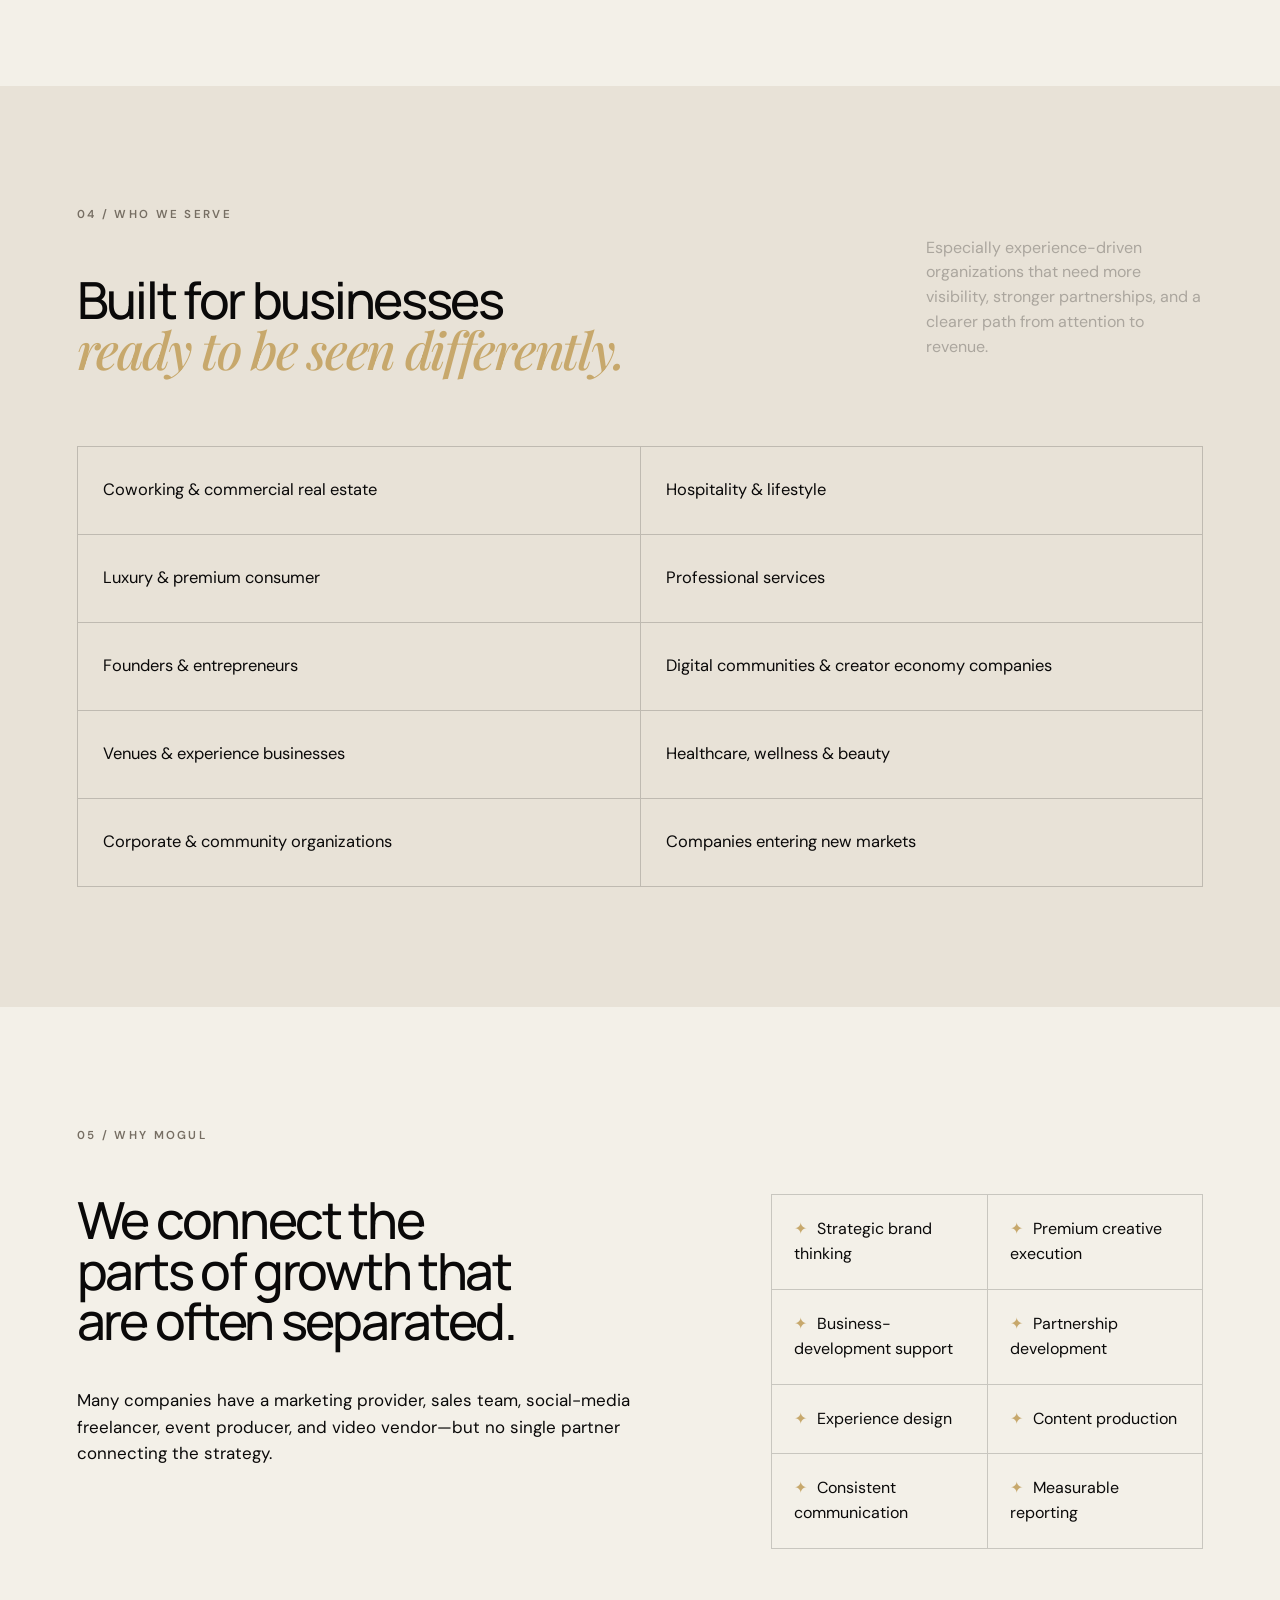
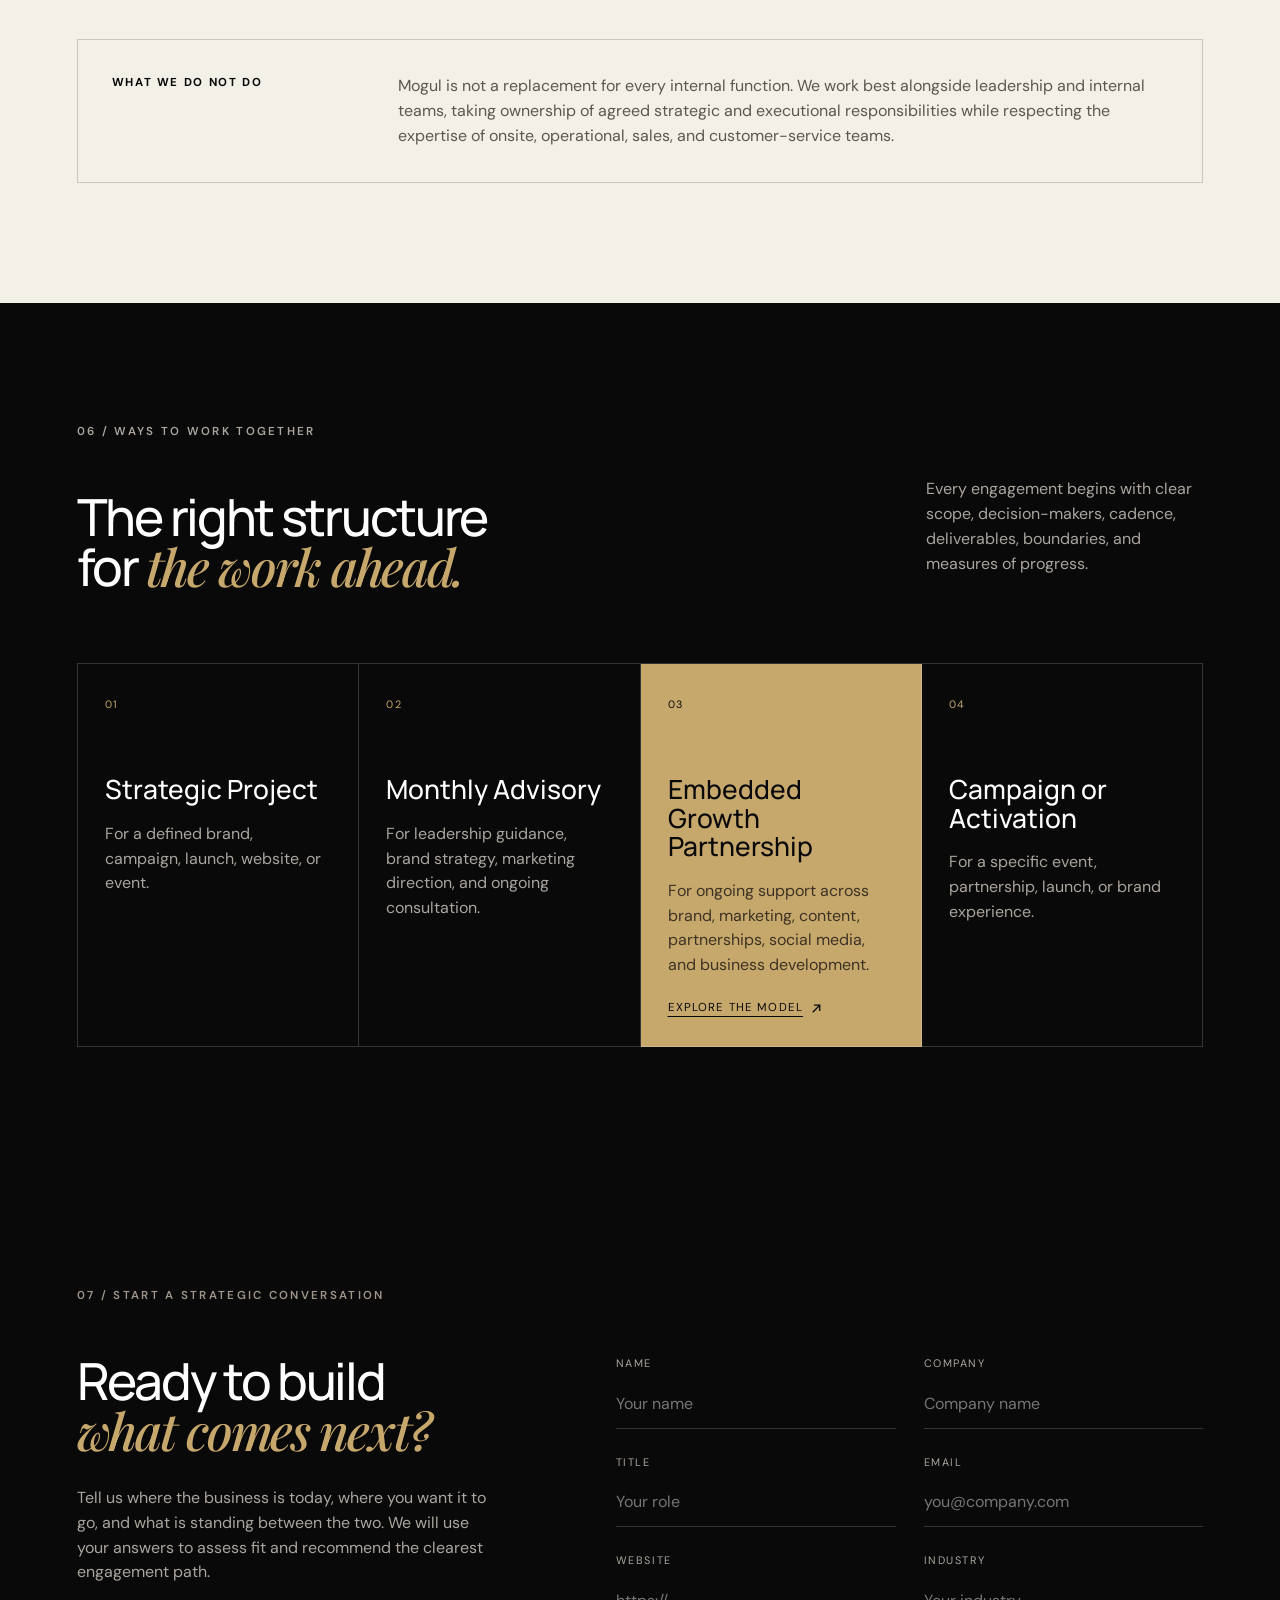
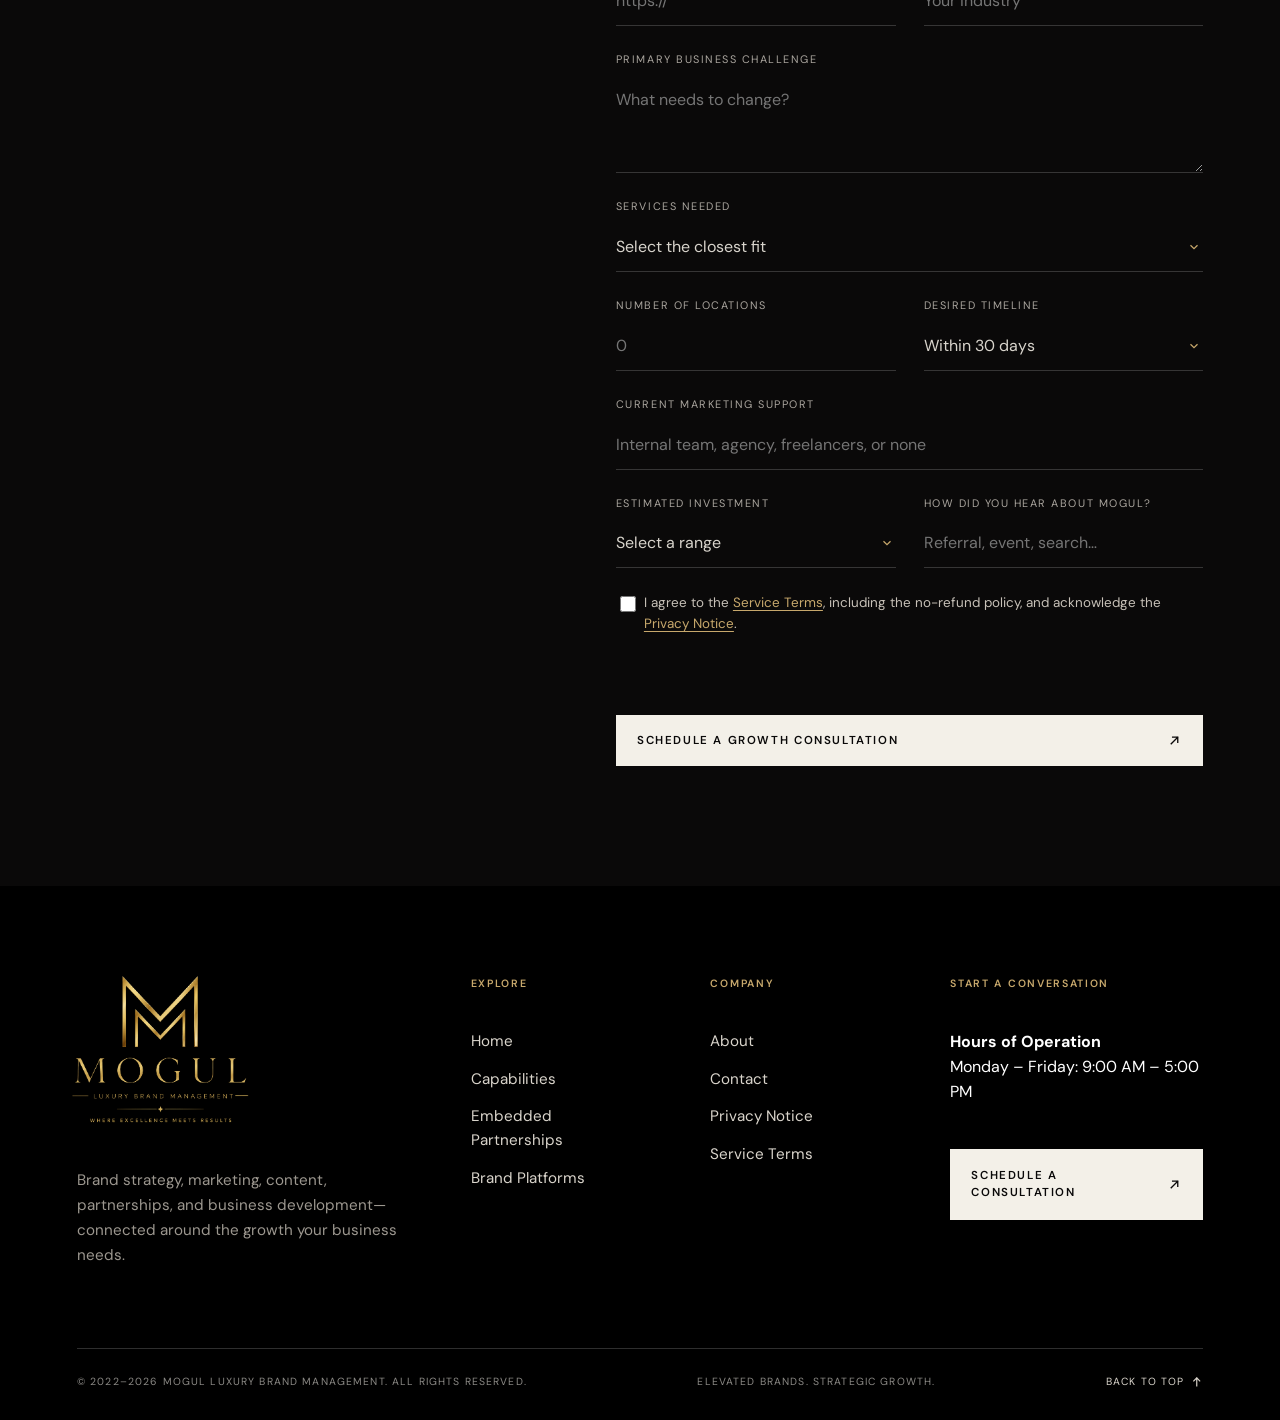
==== commit af236e7c: "Time Added" ====
--- a/index.html
+++ b/index.html
@@ -367,41 +367,22 @@
       </section>
     </main>
     <footer class="site-footer">
-      <div class="footer-top">
-        <div class="footer-intro">
-          <a class="footer-logo-link" href="#top" aria-label="MLBM home"><img class="footer-logo" src="assets/mlbm-logo.png" alt="Mogul Luxury Brand Management" width="300" height="300" loading="lazy" /></a>
-          <p>Brand strategy, marketing, content, partnerships, and business development—connected around the growth your business needs.</p>
-        </div>
-        <nav class="footer-col" aria-label="Explore">
-          <p class="footer-heading">Explore</p>
-          <a href="#top" aria-current="page">Home</a><a href="capabilities.html">Capabilities</a><a href="embedded-partnerships.html">Embedded Partnerships</a><a href="roster.html">Brand Platforms</a>
-        </nav>
-        <nav class="footer-col" aria-label="Company">
-          <p class="footer-heading">Company</p>
-          <a href="#about">About</a><a href="#contact">Contact</a><a href="privacy.html">Privacy Notice</a><a href="terms.html">Service Terms</a>
-        </nav>
-        <div class="footer-col footer-contact">
-          <p class="footer-heading">Start a conversation</p>
-          <a class="button button-light" href="#contact"
-            >Schedule a consultation
-            <span class="arrow"
-              ><svg class="ico ico--ne" viewBox="0 0 16 16" aria-hidden="true" focusable="false">
-                <g class="ico-a"><path d="M4.5 11.5l7-7M6 4.5h5.5V10" /></g>
-                <g class="ico-b"><path d="M4.5 11.5l7-7M6 4.5h5.5V10" /></g></svg></span
-          ></a>
-        </div>
+    <div class="footer-top">
+      <div class="footer-intro">
+        <a class="footer-logo-link" href="/" aria-label="MLBM home"><img class="footer-logo" src="/assets/mlbm-logo.png" alt="Mogul Luxury Brand Management" width="300" height="300" loading="lazy"></a>
+        <p>Brand strategy, marketing, content, partnerships, and business development—connected around the growth your business needs.</p>
       </div>
-      <div class="footer-bottom">
-        <span>© 2022–2026 Mogul Luxury Brand Management. All rights reserved.</span><span>Elevated Brands. Strategic Growth.</span
-        ><a href="#top"
-          >Back to top
-          <span class="arrow"
-            ><svg class="ico ico--up" viewBox="0 0 16 16" aria-hidden="true" focusable="false">
-              <g class="ico-a"><path d="M8 13V3.5M4.5 7 8 3.5 11.5 7" /></g>
-              <g class="ico-b"><path d="M8 13V3.5M4.5 7 8 3.5 11.5 7" /></g></svg></span
-        ></a>
-      </div>
-    </footer>
+      <nav class="footer-col" aria-label="Explore"><p class="footer-heading">Explore</p><a href="/">Home</a><a href="/capabilities.html">Capabilities</a><a href="/embedded-partnerships.html">Embedded Partnerships</a><a href="/roster.html">Brand Platforms</a></nav>
+      <nav class="footer-col" aria-label="Company"><p class="footer-heading">Company</p><a href="/#about">About</a><a href="/#contact">Contact</a><a href="/privacy.html">Privacy Notice</a><a href="/terms.html">Service Terms</a></nav>
+      <div class="footer-col footer-contact"><p class="footer-heading">Start a conversation</p>
+        <p>
+          <b>Hours of Operation</b> <br>Monday – Friday: 9:00 AM – 5:00 PM
+
+        </p>
+        <a class="button button-light" href="/#contact">Schedule a consultation <span class="arrow"><svg class="ico ico--ne" viewBox="0 0 16 16" aria-hidden="true" focusable="false"><g class="ico-a"><path d="M4.5 11.5l7-7M6 4.5h5.5V10"/></g><g class="ico-b"><path d="M4.5 11.5l7-7M6 4.5h5.5V10"/></g></svg></span></a></div>
+    </div>
+    <div class="footer-bottom"><span>© 2022–2026 Mogul Luxury Brand Management. All rights reserved.</span><span>Elevated Brands. Strategic Growth.</span><a href="#top">Back to top <span class="arrow"><svg class="ico ico--up" viewBox="0 0 16 16" aria-hidden="true" focusable="false"><g class="ico-a"><path d="M8 13V3.5M4.5 7 8 3.5 11.5 7"/></g><g class="ico-b"><path d="M8 13V3.5M4.5 7 8 3.5 11.5 7"/></g></svg></span></a></div>
+  </footer>
     <script src="assets/site.js?v=4"></script>
   </body>
 </html>
